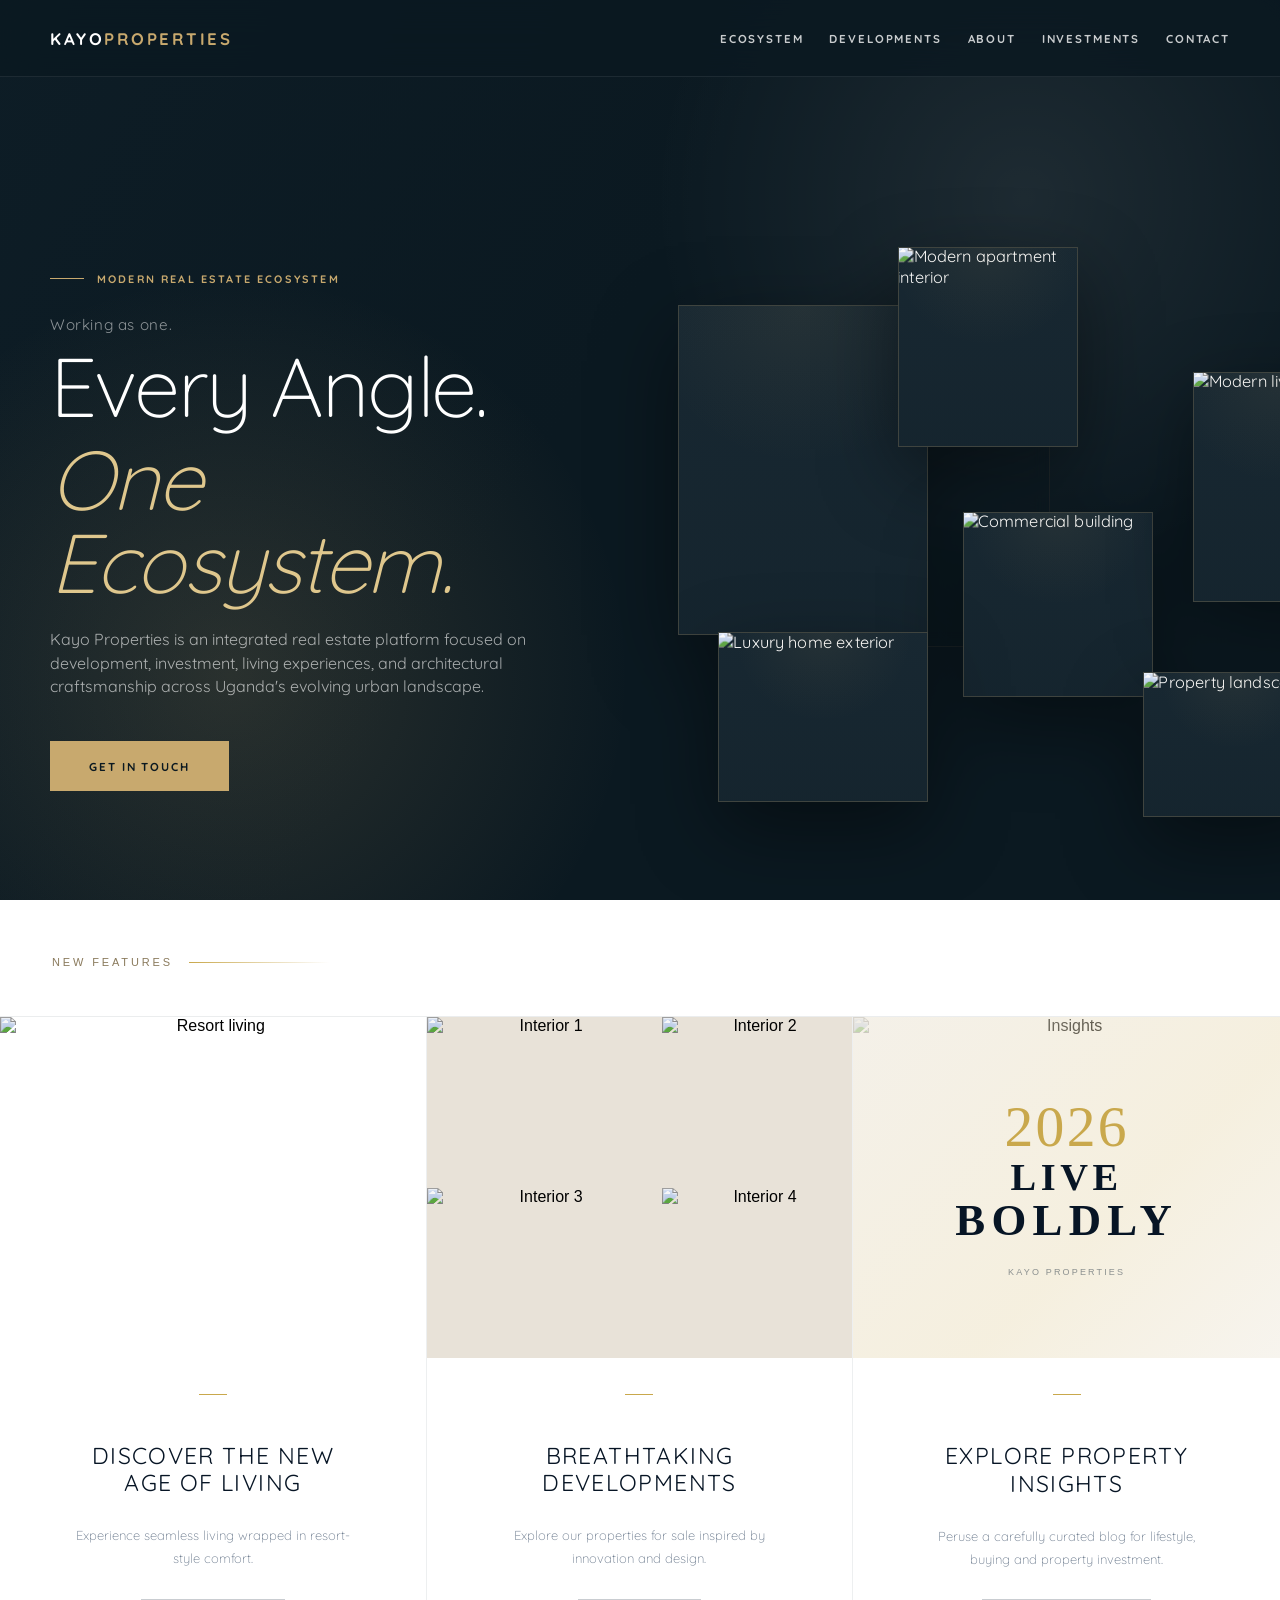
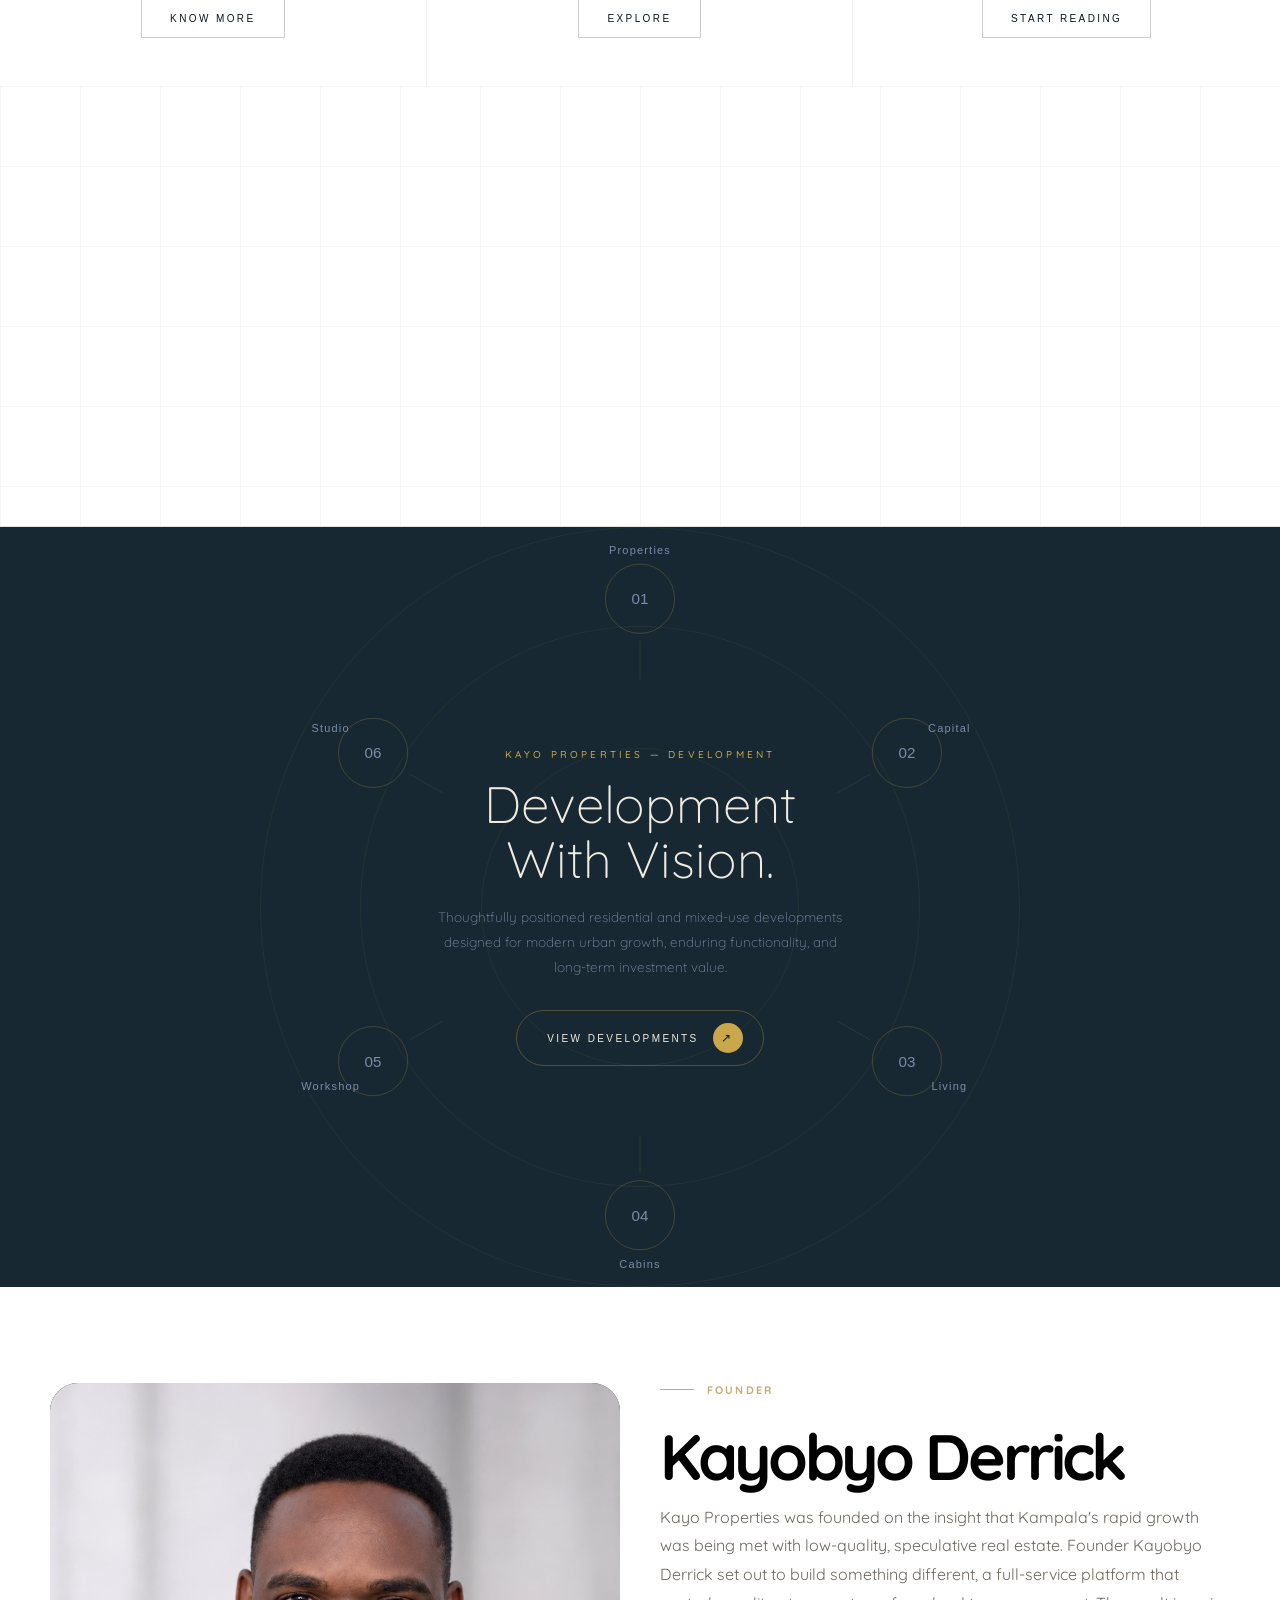
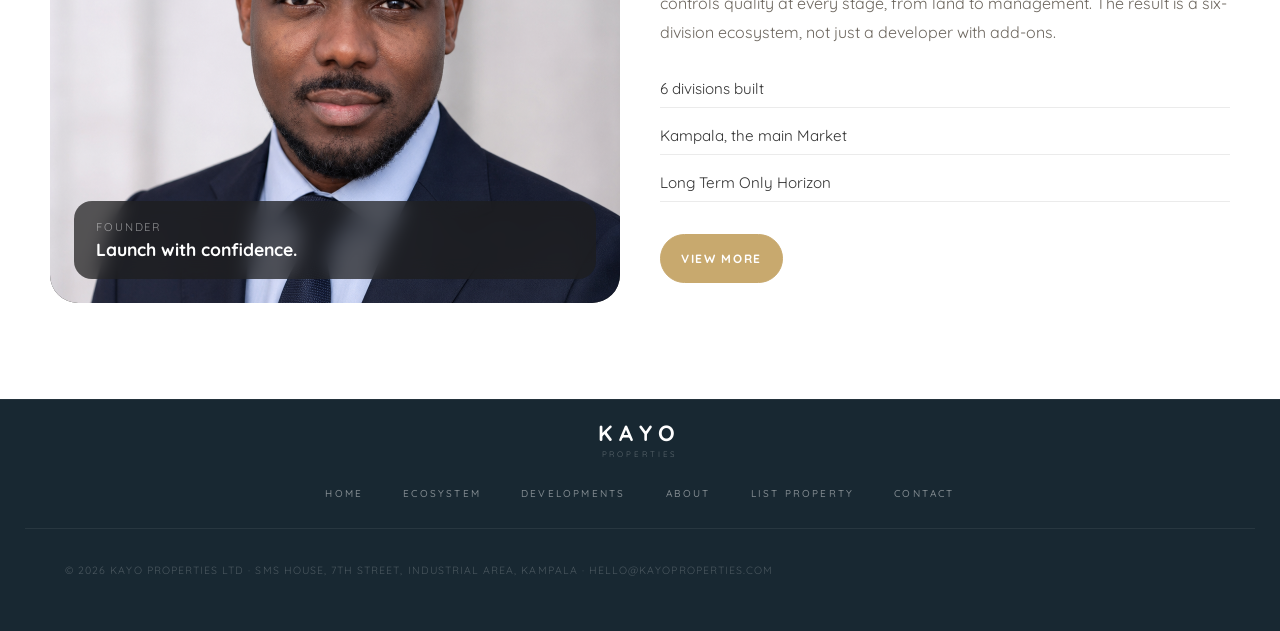
==== hass-inspired/index.html @ 973fdc42 "Initial commit" ====
<!DOCTYPE html>
<html lang="en">
<head>
    <meta charset="UTF-8">
    <meta name="viewport" content="width=device-width, initial-scale=1.0">
    <title>Kayo Properties|Home</title>
    <link rel="preconnect" href="https://fonts.googleapis.com">
    <link rel="preconnect" href="https://fonts.gstatic.com" crossorigin>
    <link href="https://fonts.googleapis.com/css2?family=Quicksand:wght@300..700&display=swap" rel="stylesheet">
    <link rel="stylesheet" href="styles.css">
</head>
<body>
<header class="site-header">
   <div class="container nav">
  <a class="brand" href="index.html">KAYO<span>PROPERTIES</span></a>

  <nav class="nav-links">
    <a href="ecosystem.html">Ecosystem</a>
    <a href="developments.html">Developments</a>
    <a href="about.html">About</a>
    <a href="investments.html">Investments</a>
    <a href="contacts.html">Contact</a>
  </nav>

  <button class="hamb" id="hambBtn" type="button" aria-label="Open menu">
    ☰
  </button>
</div>

<div class="mobile-menu" id="mobileMenu">
  <a href="ecosystem.html">Ecosystem</a>
  <a href="developments.html">Developments</a>
  <a href="about.html">About</a>
  <a href="investments.html">List Property</a>
  <a href="contacts.html">Contact</a>
</div>
               
</header>

    
  <section class="hero">
  <div class="hero-grain"></div>
  <div class="hero-inner">
    <div class="hero-text">
      <div class="kicker">Modern real estate ecosystem</div>
      <p class="hero-subtitle">Working as one.</p>
      <h1>Every Angle.<br><span>One Ecosystem.</span></h1>
      <div class="hero-lines">
        <p>Kayo Properties is an integrated real estate platform focused on development, investment, living experiences, and architectural craftsmanship across Uganda's evolving urban landscape.</p>
      
      </div>
      <div class="hero-actions">
        <a class="btn lime" href="#ecosystem">Get In Touch</a>
      </div>
    </div>
    <div class="hero-tiles">
      <!-- Video tile -->
      <div class="tile tile-video">
        <video autoplay muted loop playsinline>
          <source src="https://videos.pexels.com/video-files/2659434/2659434-hd_1920_1080_30fps.mp4" type="video/mp4">
        </video>
      </div>
      <!-- Image tiles -->
      <div class="tile tile-1">
        <img src="https://images.unsplash.com/photo-1560448204-e02f11c3d0e2?auto=format&fit=crop&w=460&q=80" alt="Modern apartment interior">
      </div>
      <div class="tile tile-2">
        <img src="https://images.unsplash.com/photo-1486406146926-c627a92ad1ab?auto=format&fit=crop&w=460&q=80" alt="Commercial building">
      </div>
      <div class="tile tile-3">
        <img src="https://images.unsplash.com/photo-1600585154340-be6161a56a0c?auto=format&fit=crop&w=460&q=80" alt="Luxury home exterior">
      </div>
      <div class="tile tile-4">
        <img src="https://images.unsplash.com/photo-1600607687939-ce8a6c25118c?auto=format&fit=crop&w=460&q=80" alt="Modern living space">
      </div>
      <div class="tile tile-5">
        <img src="https://images.unsplash.com/photo-1600566753190-17f0baa2a6c3?auto=format&fit=crop&w=460&q=80" alt="Property landscape">
      </div>
    </div>
  </div>
</section>


<!--portfolio section ------>
<section class="hc-features">
 
  <!-- HEADER -->
  <div class="hc-features-header">
    <span>New Features</span>
    <div class="label-line"></div>
  </div>
 
  <!-- TILE GRID -->
  <div class="hc-features-grid">
 
    <!-- TILE 1 — single image -->
    <div class="hf-tile">
      <div class="hf-tile-img">
        <img src="https://images.unsplash.com/photo-1600585154340-be6161a56a0c?auto=format&fit=crop&w=900&q=80" alt="Resort living">
      </div>
      <div class="hf-tile-body">
        <h3 class="hf-tile-title">Discover The New<br>Age of Living</h3>
        <p class="hf-tile-desc">Experience seamless living wrapped in resort-style comfort.</p>
        <a href="#" class="hf-tile-btn">Know More</a>
      </div>
    </div>
 
    <!-- TILE 2 — mosaic -->
    <div class="hf-tile">
      <div class="hf-tile-img mosaic">
        <img src="https://images.unsplash.com/photo-1600607687939-ce8a6c25118c?auto=format&fit=crop&w=400&q=75" alt="Interior 1" class="m-tl">
        <img src="https://images.unsplash.com/photo-1600566753190-17f0baa2a6c3?auto=format&fit=crop&w=400&q=75" alt="Interior 2" class="m-tr">
        <img src="https://images.unsplash.com/photo-1600585154526-990dced4db0d?auto=format&fit=crop&w=400&q=75" alt="Interior 3" class="m-bl">
        <img src="https://images.unsplash.com/photo-1600573472592-401b489a3cdc?auto=format&fit=crop&w=400&q=75" alt="Interior 4" class="m-br">
      </div>
      <div class="hf-tile-body">
        <h3 class="hf-tile-title">Breathtaking<br>Developments</h3>
        <p class="hf-tile-desc">Explore our properties for sale inspired by innovation and design.</p>
        <a href="#" class="hf-tile-btn">Explore</a>
      </div>
    </div>
 
    <!-- TILE 3 — overlay text -->
    <div class="hf-tile">
      <div class="hf-tile-img overlay-card">
        <img src="https://images.unsplash.com/photo-1486406146926-c627a92ad1ab?auto=format&fit=crop&w=900&q=80" alt="Insights">
        <div class="overlay-text">
          <span class="ov-year">2026</span>
          <span class="ov-live">Live</span>
          <span class="ov-boldly">Boldly</span>
          <span class="ov-brand">Kayo Properties</span>
        </div>
      </div>
      <div class="hf-tile-body">
        <h3 class="hf-tile-title">Explore Property<br>Insights</h3>
        <p class="hf-tile-desc">Peruse a carefully curated blog for lifestyle, buying and property investment.</p>
        <a href="#" class="hf-tile-btn">Start Reading</a>
      </div>
    </div>
 
  </div>
</section>
 
<!--about section-->
<section class="dark-feature" id="about">
  <div class="dark-inner">
    <div class="reveal">
      <p class="kicker">About Kayo Properties</p>
      <h2 class="section-title">Built on a<br><em>Clear Point of View.</em></h2>
    </div>

    <div class="dark-copy reveal">
      <p>
        Kayo Properties was founded on a straightforward observation: 
        Kampala was growing fast, and most of the real estate being built wasn't keeping pace with how people actually wanted to live and invest.
      </p>

      <br>

      <p>
        The platform was created to change that — not by building more, but by building more intentionally. 
        Six integrated divisions. A single long-term philosophy. One team that controls quality from land to living.
      </p>
    </div>
  </div>
</section>

  <!-- ── ORBIT WHEEL ── -->
  <div class="hc-wheel-section">
    <div class="hc-orbit-stage">

      <div class="hc-rings"></div>

      <svg id="ring-svg" viewBox="0 0 900 900" aria-hidden="true">
        <g id="orbit-wheel">
          <g id="orbit-lines"></g>
          <g id="orbit-nodes"></g>
        </g>
      </svg>

      <div class="hc-center" id="hc-center">
        <div class="hc-center-tag" id="hc-center-tag">Kayo Properties — Development</div>
        <h3 class="hc-center-title" id="hc-center-title">Development With Vision.</h3>
        <p class="hc-center-desc" id="hc-center-desc">Thoughtfully positioned residential and mixed-use developments designed for modern urban growth, enduring functionality, and long-term investment value.</p>
        <a href="#developments" class="hc-center-btn" id="hc-center-btn">View Developments <span class="btn-dot">↗</span></a>
      </div>

    </div>
  </div>





<!--- Founder section -->
<section class="section owner-section">
  <div class="container split owner-split">

    <div class="image-panel" style="position:relative;">
      <img src="assets/kayo.png" alt="Kayobyo Derrick">
      <div class="panel-card">
        <span>Founder </span>
        <strong>Launch with confidence.</strong>
      </div>
    </div>

    <div>
      <span class="kicker">Founder</span>
      <h2>Kayobyo Derrick</h2>
      <p class="lead">
        Kayo Properties was founded on the insight that Kampala's rapid growth was being
        met with low-quality, speculative real estate. Founder Kayobyo Derrick set out to
        build something different, a full-service platform that controls quality at every stage,
        from land to management. The result is a six-division ecosystem, not just a developer with add-ons.
      </p>
      <div class="owner-list">
        <p>6 divisions built</p>
        <p>Kampala, the main Market</p>
        <p>Long Term Only Horizon</p>
      </div>
      <a class="btn dark" href="developments.html"
         style="background-color:#c8a96e; border-color:#c8a96e; border-radius:999px; color:#fff;">
        View More
      </a>
    </div>

  </div>
</section>

<footer class="footer">

  <!-- Centered logo mark -->
  <div class="footer-logo-wrap">
    <div class="footer-logo">KAYO</div>
    <div class="footer-logo-sub">PROPERTIES</div>
  </div>

  <!-- Horizontal nav -->
  <nav class="footer-nav">
    <a href="#">Home</a>
    <a href="#">Ecosystem</a>
    <a href="#">Developments</a>
    <a href="#">About</a>
    <a href="#">List Property</a>
    <a href="#">Contact</a>
  </nav>

  <!-- Bottom bar -->
  <div class="footer-bottom">
    <p>© 2026 Kayo Properties Ltd · SMS House, 7th Street, Industrial Area, Kampala · <a href="mailto:hello@kayoproperties.com">hello@kayoproperties.com</a></p>
  </div>

</footer>
<script src="app.js"></script>

</body>

    </html>
---- hass-inspired/styles.css ----
:root {
  --hass-navy: #142733;
  --hass-navy-dark: #0b1921;
  --hass-charcoal: #182832;
  --hass-gold: #c8a96e;
  --hass-gold-soft: #dfc78d;
  --hass-cream: #f5f1e8;
  --hass-white: #ffffff;
  --hass-muted: rgba(255, 255, 255, 0.62);
  --serif: "Quicksand", sans-serif;
  --sans: "Quicksand", sans-serif;
}

*{
  box-sizing:border-box
}
html{
  scroll-behavior:smooth
}

body{
  margin:0;
  font-family:var(--sans);
  color:var(--ink);
  background:var(--paper)
}
a{
  color:inherit;
  text-decoration:none
}
img{
  max-width:100%;
  display:block
}
.container{
  width:min(1180px,92vw);
  margin:auto
}
.btn{
  display:inline-flex;
  align-items:center;
  justify-content:center;
  gap:.6rem;
  border:1px solid currentColor;
  padding:1rem 1.25rem;
  border-radius:999px;
  text-transform:uppercase;
  font-size:.75rem;
  letter-spacing:.14em;
  font-weight:700
}
.btn.dark{
  background:#111;
  color:#fff;
  border-color:#111
}
.btn.lime{
  background:var(--lime);
  color:#101010;
  border-color:var(--lime)
}
.btn.ghost{
  color:#fff;
  border-color:rgba(255,255,255,.35)
}


/* ==============================
   HEADER — HassConsult inspired
================================= */

.site-header {
  position: fixed;
  top: 0;
  left: 0;
  width: 100%;
  z-index: 30;
  background: rgba(11, 25, 33, 0.86);
  backdrop-filter: blur(18px);
  border-bottom: 1px solid rgba(255, 255, 255, 0.08);
}

.container {
  width: min(1180px, calc(100% - 42px));
  margin: 0 auto;
}

.nav {
  min-height: 76px;
  display: flex;
  align-items: center;
  justify-content: space-between;
}

.brand {
  color: var(--hass-white);
  font-family: var(--sans);
  font-size: 1.05rem;
  font-weight: 900;
  letter-spacing: 0.15em;
  text-decoration: none;
}

.brand span {
  color: var(--hass-gold);
}

.nav-links {
  display: flex;
  align-items: center;
  gap: 26px;
}

.nav-links a {
  color: rgba(255, 255, 255, 0.78);
  font-size: 0.72rem;
  font-weight: 700;
  letter-spacing: 0.16em;
  text-transform: uppercase;
  text-decoration: none;
  transition: color 0.25s ease;
}

.nav-links a:hover {
  color: var(--hass-gold-soft);
}

.hamb {
  display: none;
  border: 0;
  background: transparent;
  color: var(--hass-white);
  font-size: 1.8rem;
  cursor: pointer;
  line-height: 1;
  z-index: 1001;
}

.mobile-menu {
  display: none;
}

/* show hamburger on mobile/tablet */
@media (max-width: 900px) {
  .nav-links {
    display: none;
  }

  .hamb {
    display: block;
  }

  .mobile-menu {
    display: none;
    background: var(--hass-charcoal);
    padding: 20px 25px 28px;
    border-top: 1px solid rgba(255,255,255,0.08);
  }

  .mobile-menu.open {
    display: flex;
    flex-direction: column;
    gap: 18px;
  }

  .mobile-menu a {
    color: var(--hass-white);
    text-decoration: none;
    font-size: 12px;
    letter-spacing: 0.18em;
    text-transform: uppercase;
  }
}

/* ==============================
   HERO — background + floating tiles
================================= */

.hero {
  min-height: 100vh;
  position: relative;
  display: flex;
  align-items: flex-end;
  overflow: hidden;
  color: var(--hass-white);
  background: var(--hass-navy-dark);
}

/* Main background image */
.hero::before {
  content: "";
  position: absolute;
  inset: 0;
  background:
    linear-gradient(
      90deg,
      rgba(11, 25, 33, 0.96) 0%,
      rgba(11, 25, 33, 0.9) 36%,
      rgba(11, 25, 33, 0.66) 67%,
      rgba(11, 25, 33, 0.54) 100%
    ),
    linear-gradient(
      180deg,
      rgba(11, 25, 33, 0.7) 0%,
      rgba(11, 25, 33, 0.26) 42%,
      rgba(11, 25, 33, 0.92) 100%
    ),
    url("https://images.unsplash.com/photo-1600585154340-be6161a56a0c?auto=format&fit=crop&w=2200&q=85");
  background-size: cover;
  background-position: center;
  transform: scale(1.04);
  z-index: 0;
}

/* Soft editorial glow */
.hero-grain {
  position: absolute;
  inset: 0;
  background:
    radial-gradient(circle at 18% 75%, rgba(200, 169, 110, 0.16), transparent 32%),
    radial-gradient(circle at 80% 22%, rgba(255, 255, 255, 0.08), transparent 30%),
    linear-gradient(120deg, rgba(20, 39, 51, 0.28), transparent 45%);
  pointer-events: none;
  z-index: 1;
}

/* A subtle dark glass block behind floating images */
.hero-grain::after {
  content: "";
  position: absolute;
  right: 18%;
  top: 35%;
  width: 330px;
  height: 330px;
  background: rgba(11, 25, 33, 0.28);
  border: 1px solid rgba(200, 169, 110, 0.08);
  backdrop-filter: blur(8px);
}

.hero-inner {
  position: relative;
  z-index: 2;
  width: min(1180px, calc(100% - 42px));
  margin: 0 auto;
  padding: 11rem 0 5.8rem;
  display: grid;
  grid-template-columns: 0.95fr 1.05fr;
  gap: clamp(3rem, 7vw, 7rem);
  align-items: end;
}

/* ==============================
   LEFT TEXT
================================= */

.hero-text {
  max-width: 720px;
  padding-bottom: 1rem;
}

.kicker {
 
font-size: 0.68rem;
  letter-spacing: 0.2em;
  text-transform: uppercase;
  color: var(--lime, #C8A96E);
  font-weight: 700;
  display: flex;
  align-items: center;
  gap: 0.8rem;
  margin-bottom: 1.8rem;
}

.kicker::before {
  content: "";
  width: 34px;
  height: 1px;
  background: currentColor;
}

.hero-subtitle {
  margin: 0 0 0.7rem;
  color: rgba(255, 255, 255, 0.52);
  font-size: 0.95rem;
  letter-spacing: 0.04em;
}

.hero h1 {
  font-family: var(--serif, 'Georgia', serif);
  font-size: clamp(3.2rem, 6.5vw, 6rem);
  font-weight: 300;
  line-height: 1.0;
  letter-spacing: -0.03em;
  margin: 0 0 1.5rem;
}


.hero h1 span {
  display: block;
  margin-top: 0.12em;
  color: var(--hass-gold-soft);
  font-style: italic;
}

.hero-lines p {
  margin: 0;
  color: var(--hass-muted);
  font-size: clamp(1rem, 1.25vw, 1.14rem);
  line-height: 1.45;
}

.hero-italic {
  margin-top: 0.35rem !important;
  font-family: var(--serif);
  font-style: italic;
  color: rgba(255, 255, 255, 0.88) !important;
}

.hero-actions {
  margin-top: 2.7rem;
}

.hero-actions .btn.lime {
  display: inline-flex;
  align-items: center;
  justify-content: center;
  min-height: 50px;
  padding: 0 2.4rem;
  background: var(--hass-gold);
  color: var(--hass-navy-dark);
  border: 1px solid var(--hass-gold);
  border-radius: 0;
  font-size: 0.72rem;
  font-weight: 800;
  letter-spacing: 0.16em;
  text-transform: uppercase;
  text-decoration: none;
  transition: 0.28s ease;
}

.hero-actions .btn.lime:hover {
  background: var(--hass-gold-soft);
  transform: translateY(-3px);
  box-shadow: 0 18px 45px rgba(0, 0, 0, 0.24);
}

/* ==============================
   FLOATING TILE MOSAIC
================================= */

.hero-tiles {
  position: relative;
  width: 100%;
  height: 540px;
}

.tile {
  position: absolute;
  overflow: hidden;
  border-radius: 0;
  background: var(--hass-charcoal);
  border: 1px solid rgba(200, 169, 110, 0.22);
  box-shadow: 0 28px 80px rgba(0, 0, 0, 0.42);
}

.tile::after {
  content: "";
  position: absolute;
  inset: 0;
  background:
    linear-gradient(180deg, rgba(11, 25, 33, 0.02), rgba(11, 25, 33, 0.22)),
    radial-gradient(circle at 50% 0%, rgba(200, 169, 110, 0.08), transparent 45%);
  pointer-events: none;
}

.tile img,
.tile video {
  width: 100%;
  height: 100%;
  object-fit: cover;
  display: block;
  filter: saturate(0.82) contrast(1.03);
  transform: scale(1.02);
}

/* Large editorial video tile */
.tile-video {
  width: 250px;
  height: 330px;
  top: 38px;
  left: 20px;
  animation: float-1 7s ease-in-out infinite;
}

/* Top image */
.tile-1 {
   width: 180px;
  height: 200px;
  top: -20px;
  left: 240px;
  animation: float-2 7s ease-in-out infinite;
}

/* Middle dark building tile */
.tile-2 {
  width: 190px;
  height: 185px;
  top: 245px;
  left: 305px;
  animation: float-3 6.5s ease-in-out infinite;
}

/* Bottom-left home tile */
.tile-3 {
  width: 210px;
  height: 170px;
  top: 365px;
  left: 60px;
  animation: float-4 7.5s ease-in-out infinite;
}

/* Far-right interior tile */
.tile-4 {
  width: 175px;
  height: 230px;
  top: 105px;
  left: 535px;
  animation: float-5 8s ease-in-out infinite;
}

/* Bottom-right development tile */
.tile-5 {
  width: 185px;
  height: 145px;
  top: 405px;
  left: 485px;
  animation: float-2 7s ease-in-out infinite 0.5s;
}

/* Optional elegant labels on hover */
.tile:hover {
  border-color: rgba(223, 199, 141, 0.52);
}

.tile:hover img,
.tile:hover video {
  transform: scale(1.06);
  transition: transform 0.6s ease;
}

/* ==============================
   FLOATING ANIMATIONS
================================= */

@keyframes float-1 {
  0%, 100% { transform: translate(0, 0); }
  25% { transform: translate(7px, -12px); }
  50% { transform: translate(-5px, -20px); }
  75% { transform: translate(8px, -8px); }
}

@keyframes float-2 {
  0%, 100% { transform: translate(0, 0); }
  33% { transform: translate(-8px, -16px); }
  66% { transform: translate(5px, -10px); }
}

@keyframes float-3 {
  0%, 100% { transform: translate(0, 0); }
  25% { transform: translate(10px, -8px); }
  50% { transform: translate(-6px, -18px); }
  75% { transform: translate(4px, -6px); }
}

@keyframes float-4 {
  0%, 100% { transform: translate(0, 0); }
  30% { transform: translate(-5px, -14px); }
  60% { transform: translate(8px, -22px); }
}

@keyframes float-5 {
  0%, 100% { transform: translate(0, 0); }
  40% { transform: translate(-10px, -15px); }
  70% { transform: translate(6px, -24px); }
}

/* ==============================
   RESPONSIVE
================================= */

@media (max-width: 980px) {
  .nav-links {
    display: none;
  }

  .hamb {
    display: block;
  }

  .mobile-menu {
    padding: 1.1rem 21px 1.5rem;
    background: rgba(11, 25, 33, 0.98);
  }

  .mobile-menu a {
    display: block;
    padding: 0.85rem 0;
    color: rgba(255, 255, 255, 0.78);
    font-size: 0.72rem;
    font-weight: 700;
    letter-spacing: 0.16em;
    text-transform: uppercase;
    text-decoration: none;
  }

  .site-header.menu-open .mobile-menu {
    display: block;
  }

  .hero {
    align-items: flex-start;
  }

  .hero-inner {
    grid-template-columns: 1fr;
    padding: 9rem 0 4rem;
    gap: 3rem;
  }

  .hero::before {
    background:
      linear-gradient(
        180deg,
        rgba(11, 25, 33, 0.92) 0%,
        rgba(11, 25, 33, 0.78) 44%,
        rgba(11, 25, 33, 0.96) 100%
      ),
      url("https://images.unsplash.com/photo-1600585154340-be6161a56a0c?auto=format&fit=crop&w=1600&q=85");
    background-size: cover;
    background-position: center;
  }

  .hero-tiles {
    height: 390px;
    max-width: 460px;
    margin: 0 auto;
  }

  .tile-video {
    width: 165px;
    height: 225px;
    left: 0;
    top: 30px;
  }

  .tile-1 {
    width: 145px;
    height: 145px;
    left: 185px;
    top: 0;
  }

  .tile-2 {
    width: 140px;
    height: 135px;
    left: 200px;
    top: 165px;
  }

  .tile-3 {
    width: 145px;
    height: 120px;
    left: 15px;
    top: 260px;
  }

  .tile-4 {
    width: 120px;
    height: 160px;
    left: 335px;
    top: 80px;
  }

  .tile-5 {
    width: 125px;
    height: 105px;
    left: 310px;
    top: 275px;
  }
}

@media (max-width: 600px) {
  .container,
  .hero-inner {
    width: min(100% - 30px, 1180px);
  }

  .nav {
    min-height: 68px;
  }

  .brand {
    font-size: 0.88rem;
  }

  .hero h1 {
    font-size: clamp(3.25rem, 17vw, 5.3rem);
  }

  .hero-actions .btn.lime {
    width: 100%;
  }

  .hero-tiles {
    height: 330px;
    max-width: 340px;
  }

  .tile-video {
    width: 138px;
    height: 190px;
    left: 0;
    top: 30px;
  }

  .tile-1 {
    width: 120px;
    height: 120px;
    left: 150px;
    top: 0;
  }

  .tile-2 {
    width: 110px;
    height: 110px;
    left: 155px;
    top: 140px;
  }

  .tile-3 {
    width: 120px;
    height: 100px;
    left: 8px;
    top: 225px;
  }

  .tile-4 {
    display: none;
  }

  .tile-5 {
    width: 105px;
    height: 90px;
    left: 235px;
    top: 220px;
  }
}



/**about**/
/* ─── ABOUT SECTION ─────────────────── */
/* ─── ABOUT SECTION ─────────────────── */

.dark-feature{
  background:#ffffff;
  color:#1a2332;
  position:relative;
  overflow:hidden;
  border-bottom:1px solid #e5e2dc;
}

.dark-feature::before{
  content:"";
  position:absolute;
  inset:0;
  background-image:
    linear-gradient(rgba(0,0,0,.035) 1px, transparent 1px),
    linear-gradient(90deg, rgba(0,0,0,.035) 1px, transparent 1px);
  background-size:80px 80px;
  pointer-events:none;
  z-index:0;
}

.dark-inner{
  position:relative;
  z-index:1;
  max-width:1180px;
  margin:0 auto;
  padding:120px 44px;
  display:grid;
  grid-template-columns:1fr 1fr;
  gap:80px;
  align-items:center;
}

.dark-feature .kicker{
  color:#b8924a;
}

.dark-feature .section-title{
  font-family:var(--serif);
  font-size:clamp(2.6rem,5vw,5rem);
  font-weight:300;
  line-height:1;
  letter-spacing:-0.04em;
  color:#1a2332;
  margin:0;
}

.dark-feature .section-title em{
  color:#b8924a;
  font-style:italic;
}

.dark-copy{
  font-size:15px;
  line-height:1.9;
  color:#6b6560;
}

.dark-copy p{
  margin:0;
  color:#6b6560;
}

@media(max-width:768px){
  .dark-inner{
    grid-template-columns:1fr;
    gap:36px;
    padding:80px 24px;
  }

  .dark-feature .section-title{
    font-size:clamp(2.4rem,12vw,3.6rem);
  }

  .dark-copy{
    font-size:14px;
  }
}
/**portfolio section**/
/* Feature Cards Grid */
.feature-cards {
    display: grid;
    grid-template-columns: repeat(3, 1fr);
    gap: 2rem;
    margin-top: 3rem;
}

.feature-card {
    display: flex;
    flex-direction: column;
    background: #ffffff;
}

/* Image containers — fixed aspect ratio, no overflow */
.feature-card__image {
    width: 100%;
    aspect-ratio: 4 / 3;
    overflow: hidden;
    background: #111;
}

.feature-card__image img {
    width: 100%;
    height: 100%;
    object-fit: cover;
    display: block;
}

/* 2×2 photo grid for card 2 */
.feature-card__image--grid {
    display: grid;
    grid-template-columns: 1fr 1fr;
    grid-template-rows: 1fr 1fr;
    gap: 2px;
}

.feature-card__image--grid img {
    width: 100%;
    height: 100%;
    object-fit: cover;
}

/* Branded dark card */
.feature-card__image--branded {
    background: #0d1b2a;
    display: flex;
    align-items: center;
    justify-content: center;
}

.branded-card {
    text-align: center;
    color: #fff;
    padding: 1.5rem;
}

.branded-card__year {
    display: block;
    font-size: 3.5rem;
    font-weight: 300;
    color: #c9a84c; /* gold */
    letter-spacing: 0.05em;
    line-height: 1;
}

.branded-card__headline {
    display: block;
    font-size: 2.2rem;
    font-weight: 600;
    letter-spacing: 0.08em;
    line-height: 1.15;
    margin: 0.25rem 0 1rem;
    text-transform: uppercase;
}

.branded-card__logo {
    display: block;
    font-size: 0.65rem;
    letter-spacing: 0.15em;
    text-transform: uppercase;
    color: #aaa;
    line-height: 1.5;
}

/* Card body — text sits cleanly below image */
.feature-card__body {
    padding: 1.75rem 0 0;
    display: flex;
    flex-direction: column;
    gap: 0.75rem;
}

.feature-card__title {
    font-family: 'Georgia', 'Times New Roman', serif;
    font-size: 1.5rem;
    font-weight: 400;
    font-variant: small-caps;
    line-height: 1.2;
    color: #111;
    margin: 0;
    text-align: center;
}

.feature-card__desc {
    font-size: 0.875rem;
    color: #555;
    text-align: center;
    line-height: 1.6;
    margin: 0;
}

/* CTA Button */
.btn--dark {
    display: inline-block;
    background: #1a2332;
    color: #fff;
    padding: 0.85rem 2rem;
    font-size: 0.7rem;
    letter-spacing: 0.15em;
    text-transform: uppercase;
    text-decoration: none;
    text-align: center;
    border: none;
    cursor: pointer;
    align-self: center;
    width: 100%;
    margin-top: 0.5rem;
    transition: background 0.2s ease;
}

.btn--dark:hover {
    background: #2d3f55;
}

/* Responsive */
@media (max-width: 768px) {
    .feature-cards {
        grid-template-columns: 1fr;
    }
}


/* insight section */
/* INSIGHT SECTION */
@import url('https://fonts.googleapis.com/css2?family=Cormorant+Garamond:ital,wght@0,300;0,400;0,600;1,300&family=Jost:wght@300;400;500&display=swap');

.hc-features {
    width: 100%;
    background: #ffffff;
    font-family: 'Jost', sans-serif;
    overflow: hidden;
  }
 
  /* ══════════════════════════════════════
     SECTION HEADER
  ══════════════════════════════════════ */
  .hc-features-header {
    display: flex;
    align-items: center;
    gap: 16px;
    padding: 56px 52px 48px;
    border-bottom: 1px solid rgba(10, 28, 46, 0.08);
  }
  .hc-features-header span {
    font-family: 'Jost', sans-serif;
    font-size: 11px;
    font-weight: 500;
    letter-spacing: 0.26em;
    text-transform: uppercase;
    color: #8a7a5c;
    flex-shrink: 0;
  }
  .label-line {
    height: 1px;
    width: 140px;
    background: linear-gradient(90deg, #c9a84c 0%, transparent 100%);
  }
 
  /* ══════════════════════════════════════
     THREE-COLUMN TILE GRID — full width, no container
  ══════════════════════════════════════ */
  .hc-features-grid {
    display: grid;
    grid-template-columns: repeat(3, 1fr);
    width: 100%;
  }
 
  /* ══════════════════════════════════════
     INDIVIDUAL TILE
  ══════════════════════════════════════ */
  .hf-tile {
    display: flex;
    flex-direction: column;
    align-items: center;
    text-align: center;
    background: #ffffff;
    border-right: 1px solid rgba(10, 28, 46, 0.07);
    transition: background 0.35s ease;
    overflow: hidden;
  }
  .hf-tile:last-child {
    border-right: none;
  }
  .hf-tile:hover {
    background: #faf8f4;
  }
 
  /* ── IMAGE BLOCK ── */
  .hf-tile-img {
    width: 100%;
    aspect-ratio: 4 / 3.2;
    overflow: hidden;
    position: relative;
  }
  .hf-tile-img > img {
    width: 100%;
    height: 100%;
    object-fit: cover;
    display: block;
    transition: transform 0.7s ease;
    filter: brightness(0.97) saturate(0.9);
  }
  .hf-tile:hover .hf-tile-img > img {
    transform: scale(1.05);
  }
 
  /* ── MOSAIC ── */
  .hf-tile-img.mosaic {
    display: grid;
    grid-template-columns: 1.1fr 0.9fr;
    grid-template-rows: 1fr 1fr;
    gap: 2px;
    background: #e8e2d8;
  }
  .hf-tile-img.mosaic > img {
    width: 100%;
    height: 100%;
    object-fit: cover;
    transition: transform 0.7s ease;
  }
  .hf-tile:hover .hf-tile-img.mosaic > img { transform: scale(1.05); }
  .m-tl { grid-row: 1; grid-column: 1; }
  .m-tr { grid-row: 1; grid-column: 2; }
  .m-bl { grid-row: 2; grid-column: 1; }
  .m-br { grid-row: 2; grid-column: 2; }
 
  /* ── OVERLAY CARD ── */
  .hf-tile-img.overlay-card {
    position: relative;
  }
  .hf-tile-img.overlay-card > img {
    position: absolute;
    inset: 0;
    width: 100%;
    height: 100%;
    object-fit: cover;
  }
  .hf-tile-img.overlay-card::after {
    content: "";
    position: absolute;
    inset: 0;
    background: linear-gradient(135deg,
      rgba(240,235,224,0.72) 0%,
      rgba(201,168,76,0.18) 60%,
      rgba(240,235,224,0.55) 100%);
    z-index: 1;
  }
  .overlay-text {
    position: absolute;
    inset: 0;
    z-index: 2;
    display: flex;
    flex-direction: column;
    align-items: center;
    justify-content: center;
    padding: 2rem;
  }
  .ov-year {
    font-family: 'Cormorant Garamond', serif;
    font-size: clamp(2.8rem, 4.5vw, 4.4rem);
    font-weight: 300;
    color: #c9a84c;
    line-height: 1;
    letter-spacing: 0.04em;
  }
  .ov-live {
    font-family: 'Cormorant Garamond', serif;
    font-size: clamp(1.8rem, 3vw, 2.8rem);
    font-weight: 600;
    color: #071525;
    text-transform: uppercase;
    letter-spacing: 0.12em;
    line-height: 1.1;
  }
  .ov-boldly {
    font-family: 'Cormorant Garamond', serif;
    font-size: clamp(2rem, 3.5vw, 3.2rem);
    font-weight: 600;
    color: #071525;
    text-transform: uppercase;
    letter-spacing: 0.14em;
    line-height: 1;
  }
  .ov-brand {
    font-family: 'Jost', sans-serif;
    font-size: 9px;
    letter-spacing: 0.24em;
    text-transform: uppercase;
    color: rgba(10, 28, 46, 0.45);
    margin-top: 24px;
    font-weight: 400;
  }
 
  /* ── CONTENT BLOCK ── */
  .hf-tile-body {
    display: flex;
    flex-direction: column;
    align-items: center;
    padding: 36px 40px 48px;
    flex: 1;
  }
 
  /* thin gold rule above title */
  .hf-tile-body::before {
    content: "";
    display: block;
    width: 28px;
    height: 1px;
    background: #c9a84c;
    margin-bottom: 24px;
  }
 
  .hf-tile-title {
    font-family: var(--serif);
    font-size: clamp(1.25rem, 1.8vw, 1.6rem);
    font-weight: 400;
    color: #071525;
    line-height: 1.2;
    letter-spacing: 0.06em;
    text-transform: uppercase;
    margin-bottom: 14px;
  }
 
  .hf-tile-desc {
    font-family: var(--serif);
    font-size: 13px;
    color: #6b7a8d;
    line-height: 1.8;
    font-weight: 300;
    max-width: 280px;
    margin-bottom: 28px;
  }
 
  .hf-tile-btn {
    display: inline-block;
    padding: 13px 28px;
    background: transparent;
    border: 1px solid rgba(10, 28, 46, 0.22);
    color: #071525;
    font-family: 'Jost', sans-serif;
    font-size: 10px;
    letter-spacing: 0.24em;
    text-transform: uppercase;
    text-align: center;
    text-decoration: none;
    font-weight: 500;
    transition: background 0.3s ease, border-color 0.3s ease, color 0.3s ease;
    margin-top: auto;
  }
  .hf-tile-btn:hover {
    background: #c9a84c;
    border-color: #c9a84c;
    color: #ffffff;
  }
 
  /* ══════════════════════════════════════
     RESPONSIVE
  ══════════════════════════════════════ */
  @media (max-width: 900px) {
    .hc-features-header { padding: 40px 24px 36px; }
    .hc-features-grid { grid-template-columns: 1fr; }
    .hf-tile { border-right: none; border-bottom: 1px solid rgba(10,28,46,0.07); }
    .hf-tile:last-child { border-bottom: none; }
    .hf-tile-body { padding: 32px 28px 40px; }
  }


/* ══════════════════════════════════════
   WHEEL AREA
   ══════════════════════════════════════ */
.hc-wheel-section {
  position: relative;
  min-height: 660px;
  display: flex;
  align-items: center;
  justify-content: center;
  overflow: hidden;
  background: var(--hass-charcoal);
}

.hc-orbit-stage {
  position: relative;
  width: min(760px, 78vw);
  aspect-ratio: 1 / 1;
  display: flex;
  align-items: center;
  justify-content: center;
}

/* ── BACKGROUND RINGS ── */
.hc-rings,
.hc-rings::before,
.hc-rings::after {
  position: absolute;
  border-radius: 50%;
  border: 1px solid rgba(201, 168, 76, 0.07);
  pointer-events: none;
}
.hc-rings { inset: 0; }
.hc-rings::before { content: ""; inset: 13%; }
.hc-rings::after  { content: ""; inset: 29%; }

/* ── SVG ── */
#ring-svg {
  position: absolute;
  inset: 0;
  width: 100%;
  height: 100%;
  overflow: visible;
  z-index: 2;
}

#orbit-lines line {
  stroke: rgba(201, 168, 76, 0.14);
  stroke-width: 1;
}

/* ── NODES ── */
.orbit-node {
  cursor: pointer;
  pointer-events: all;
}
.node-circle {
  fill: transparent;
  stroke: rgba(201, 168, 76, 0.28);
  stroke-width: 1;
  transition: fill 0.35s ease, stroke 0.35s ease;
}
.orbit-node.active .node-circle {
  fill: #c9a84c;
  stroke: #c9a84c;
}
.orbit-node:hover .node-circle {
  fill: rgba(201, 168, 76, 0.06);
  stroke: rgba(201, 168, 76, 0.65);
}

.node-num {
  font-family: 'Jost', sans-serif;
  font-size: 18px;
  font-weight: 300;
  fill: #7a8ca8;
  text-anchor: middle;
  dominant-baseline: central;
  transition: fill 0.35s ease;
  user-select: none;
}
.orbit-node.active .node-num {
  fill: #071525;
  font-weight: 500;
}
.orbit-node:hover .node-num { fill: #f0ebe0; }

.node-label {
  font-family: 'Jost', sans-serif;
  font-size: 13px;
  font-weight: 400;
  letter-spacing: 0.11em;
  fill: #7a8ca8;
  text-anchor: middle;
  dominant-baseline: central;
  transition: fill 0.35s ease;
  user-select: none;
}
.orbit-node.active .node-label { fill: #c9a84c; }

/* ══════════════════════════════════════
   CENTER CONTENT
   ══════════════════════════════════════ */
.hc-center {
  position: relative;
  z-index: 5;
  width: min(420px, 74vw);
  text-align: center;
  display: flex;
  flex-direction: column;
  align-items: center;
}

.hc-center-tag {
  font-size: 10px;
  letter-spacing: 0.32em;
  text-transform: uppercase;
  color: #c9a84c;
  font-weight: 500;
  margin-bottom: 16px;
  transition: opacity 0.3s ease, transform 0.3s ease;
}

.hc-center-title {
  font-family: var(--serif);
  font-size: clamp(2.2rem, 4vw, 3.2rem);
  font-weight: 300;
  color: #f0ebe0;
  line-height: 1.08;
  margin: 0 0 18px;
  transition: opacity 0.3s ease, transform 0.3s ease;
}

.hc-center-desc {
  font-size: 13.5px;
  color: #7a8ca8;
  line-height: 1.85;
  font-weight: 300;
  max-width: 480px;
  margin: 0 0 30px;
  transition: opacity 0.3s ease, transform 0.3s ease;
}

/* fade-out during swap */
.hc-center.fading .hc-center-tag,
.hc-center.fading .hc-center-title,
.hc-center.fading .hc-center-desc {
  opacity: 0;
  transform: translateY(-8px);
}

/* ── CTA PILL ── */
.hc-center-btn {
  display: inline-flex;
  align-items: center;
  gap: 14px;
  background: transparent;
  border: 1px solid rgba(201, 168, 76, 0.32);
  color: #f0ebe0;
  font-family: 'Jost', sans-serif;
  font-size: 10px;
  letter-spacing: 0.24em;
  text-transform: uppercase;
  padding: 12px 20px 12px 30px;
  cursor: pointer;
  border-radius: 999px;
  text-decoration: none;
  transition: border-color 0.3s ease, background 0.3s ease;
}
.hc-center-btn:hover {
  background: rgba(201, 168, 76, 0.06);
  border-color: #c9a84c;
}
.btn-dot {
  width: 30px;
  height: 30px;
  border-radius: 50%;
  background: #c9a84c;
  display: flex;
  align-items: center;
  justify-content: center;
  color: #071525;
  font-size: 12px;
  transition: transform 0.35s ease;
  flex-shrink: 0;
}
.hc-center-btn:hover .btn-dot { transform: rotate(45deg); }

/* ══════════════════════════════════════
   RESPONSIVE
   ══════════════════════════════════════ */
@media (max-width: 900px) {
  .hc-intro { grid-template-columns: 1fr; padding: 42px 24px 36px; }
  .hc-wheel-section { min-height: 560px; }
  .hc-orbit-stage { width: min(660px, 96vw); }
}
@media (max-width: 620px) {
  .hc-wheel-section { min-height: 520px; }
  .hc-orbit-stage { width: 112vw; }
  .hc-center { width: 72vw; }
  .hc-center-title { font-size: 2rem; }
  .hc-center-desc { font-size: 12px; line-height: 1.7; }
  .hc-center-btn { font-size: 8.5px; padding: 11px 16px 11px 22px; }
  .node-label { font-size: 11px; }
  .node-num { font-size: 15px; }
}


.tab{
  padding:.8rem;
  border-radius:18px;
  background:rgba(255,255,255,.08);
  font-size:.74rem;
  text-align:center;
  text-transform:uppercase;
  letter-spacing:.12em
}
.tab.active{
  background:var(--lime);
  color:#111;
  font-weight:800
}
.search-panel{
  display:grid;
  gap:.7rem;
  margin-top:1rem
}
.field{
  background:rgba(255,255,255,.08);
  border:1px solid rgba(255,255,255,.14);
  border-radius:18px;
  padding:1rem
}
.field label{
  display:block;
  font-size:.66rem;
  text-transform:uppercase;
  letter-spacing:.15em;
  color:#aaa;
  margin-bottom:.3rem
}
.field strong{
  font-size:.95rem
}
.marquee{
  position:absolute;
  z-index:3;
  left:0;
  right:0;
  bottom:0;
  background:var(--lime);
  color:#111;
  white-space:nowrap;
  overflow:hidden;
  font-weight:900;
  text-transform:uppercase;
  letter-spacing:.14em;
  font-size:.76rem;
}
.marquee div{
  display:inline-block;
  padding:.9rem 0;
  animation:slide 22s linear infinite
}
@keyframes slide{
  from{
    transform:translateX(0)}to{transform:translateX(-50%)}
  }
.section{
  padding:6rem 0
}
.section.dark{
  background:#111;
  color:#fff;
}
.section h2{
  font-family:var(--serif);
  font-size:clamp(2.4rem,5vw,5rem);
  line-height:.95;
  margin:0 0 1rem;
  letter-spacing:-.06em
}
.lead{
  max-width:720px;
  line-height:1.8;
  color:#6d675f;
}
.dark .lead{
  color:#cfc8bd
}
.split{
  display:grid;
  grid-template-columns:1fr 1fr;
  gap:3rem;
  align-items:center
}
.cards{
  display:grid;
  grid-template-columns:repeat(3,1fr);
  gap:1rem;
  margin-top:2rem
}
.property-card{
  background:#fff;
  border-radius:28px;
  overflow:hidden;
  box-shadow:0 18px 60px rgba(0,0,0,.08);
  border:1px solid rgba(0,0,0,.06);
}
.thumb{
  height:245px;
  background:linear-gradient(135deg,#272727,#767064);
  position:relative;
}
.thumb::after{
  content:"Image placeholder";
  position:absolute;
  inset:auto 1rem 1rem auto;
  color:#fff;
  font-size:.7rem;
  letter-spacing:.14em;
  text-transform:uppercase
}
.badge{
  position:absolute;
  top:1rem;
  left:1rem;
  background:#fff;
  border-radius:999px;
  padding:.45rem .7rem;
  font-size:.66rem;
  text-transform:uppercase;
  font-weight:800;
  letter-spacing:.12em;
}
.property-body{
  padding:1.2rem;
}
.property-body h3{
  margin:.2rem 0 .7rem;
  font-size:1.05rem;
}
.meta{
  display:flex;
  gap:.8rem;
  flex-wrap:wrap;
  color:#777;
  font-size:.85rem;
}
.price{
  margin-top:1rem;
  font-weight:900
}
.feature-grid{
  display:grid;
  grid-template-columns:repeat(4,1fr);
  gap:1rem;
  margin-top:2rem
}
.feature{
  border:1px solid rgba(255,255,255,.14);
  border-radius:26px;
  padding:1.4rem;
  background:rgba(255,255,255,.04)
}
.feature h3{
  margin:.4rem 0
}
.feature p{
  color:#bbb;
  line-height:1.6;
}
.image-panel {
  border-radius: 28px;
  background: linear-gradient(135deg, #161616, #51514b);
  position: relative;
  overflow: hidden;

  /* Let height follow the image naturally on mobile */
  min-height: 520px;
}

.image-panel > img {
  width: 100%;
  height: 100%;
  object-fit: cover;
  object-position: center top;
  display: block;
  position: absolute;
  inset: 0;
}

/* ── MOBILE FIX ── */
@media (max-width: 860px) {
  .image-panel {
    min-height: unset;      /* remove fixed height */
    height: auto;           /* let it breathe */
    aspect-ratio: 4 / 5;   /* portrait ratio — shows full face + shoulders */
    position: relative;
  }

  .image-panel > img {
    position: absolute;
    inset: 0;
    width: 100%;
    height: 100%;
    object-fit: cover;
    object-position: center 10%;  /* pulls image up slightly to show full face */
  }
}

@media (max-width: 500px) {
  .image-panel {
    aspect-ratio: 3 / 4;   /* slightly taller on small phones */
    border-radius: 22px;
  }
}
.page-hero{
  padding:11rem 0 5rem;
  background:#111;
  color:#fff;
}
.page-hero h1{
  font-family:var(--serif);
  font-size:clamp(3.2rem,8vw,8rem);
  line-height:.86;margin:0;
  letter-spacing:-.06em;
}
.filters{
  display:grid;
  grid-template-columns:repeat(4,1fr);
  gap:.8rem;margin:2rem 0
}
.filters input,
.filters select,
.filters button,
.contact input,
.contact textarea{
  width:100%;
  padding:1rem;
  border-radius:999px;
  border:1px solid rgba(0,0,0,.12);
  background:#fff
}
.contact textarea{
  border-radius:24px;
  min-height:140px;
}
.contact{
  display:grid;
  gap:.8rem;
}

/**********************************owner section**************************/
/* ── OWNER SECTION ── */
.owner-split {
  align-items: start;
  gap: 2.5rem;
}

.owner-section .image-panel {
  min-height: 520px;
  border-radius: 28px;
}

.panel-card {
  position: absolute;
  bottom: 1.5rem;
  left: 1.5rem;
  right: 1.5rem;
  background: rgba(30, 30, 30, 0.72);
  backdrop-filter: blur(10px);
  border-radius: 18px;
  padding: 1.2rem 1.4rem;
  display: flex;
  flex-direction: column;
  gap: 0.3rem;
}
.panel-card span {
  font-size: 0.7rem;
  letter-spacing: 0.16em;
  text-transform: uppercase;
  color: rgba(255,255,255,0.5);
}
.panel-card strong {
  font-size: 1.1rem;
  color: #fff;
  font-weight: 700;
  line-height: 1.2;
}

.owner-list {
  margin: 1.4rem 0 2rem;
  display: flex;
  flex-direction: column;
  gap: 0.5rem;
}
.owner-list p {
  margin: 0;
  font-size: 0.95rem;
  color: #333;
  padding: 0.6rem 0;
  border-bottom: 1px solid rgba(0,0,0,0.08);
}

/* ── MOBILE ── */
@media (max-width: 860px) {
  .owner-split {
    grid-template-columns: 1fr !important;
    gap: 2rem;
  }

  .owner-section .image-panel {
    min-height: 360px;
    border-radius: 22px;
    width: 100%;
  }

  .owner-section h2 {
    font-size: clamp(2.4rem, 10vw, 3.4rem);
    letter-spacing: -0.03em;
  }

  .owner-section .lead {
    font-size: 0.95rem;
    line-height: 1.75;
  }
}

@media (max-width: 500px) {
  .owner-section .image-panel {
    min-height: 300px;
  }
}

/* ══════════════════════════════════════
   FOOTER
══════════════════════════════════════ */
.footer {
  background : var(--hass-charcoal);
  
  font-family: var(--sans);
  display: flex;
  flex-direction: column;
  align-items: center;
  padding: 22px 25px 18px;
  border-top: 1px solid rgba(255,255,255,0.05);
}

/* ── Logo ── */
.footer-logo-wrap {
  display: flex;
  flex-direction: column;
  align-items: center;
  margin-bottom: 28px;
}
.footer-logo {
  font-family: var(--serif);
  font-size: 22px;
  font-weight: 700;
  letter-spacing: 0.32em;
  color: #ffffff;
  line-height: 1;
}
.footer-logo-sub {
  font-size: 8px;
  letter-spacing: 0.36em;
  text-transform: uppercase;
  color: rgba(255,255,255,0.3);
  font-weight: 400;
  margin-top: 5px;
}

/* ── Nav ── */
.footer-nav {
  display: flex;
  align-items: center;
  gap: 40px;
  margin-bottom: 28px;
  flex-wrap: wrap;
  justify-content: center;
}
.footer-nav a {
  font-size: 10px;
  font-weight: 500;
  letter-spacing: 0.22em;
  text-transform: uppercase;
  color: rgba(255,255,255,0.45);
  text-decoration: none;
  transition: color 0.25s;
}
.footer-nav a:hover {
  color: #c9a84c;
}

/* ── Bottom bar ── */
.footer-bottom {
  border-top: 1px solid rgba(255,255,255,0.07);
  width: 100%;
  padding-top: 16px;
  text-align: center;
}
.footer-bottom p {
  font-size: 10.5px;
  color: rgba(255,255,255,0.22);
  letter-spacing: 0.1em;
  text-transform: uppercase;
  line-height: 1.8;
}
.footer-bottom a {
  color: rgba(255,255,255,0.22);
  text-decoration: none;
  transition: color 0.25s;
}
.footer-bottom a:hover {
  color: #c9a84c;
}

/* ── Responsive ── */
@media (max-width: 640px) {
  .footer {
    padding: 26px 10px 16px;
  }
  .footer-nav {
    gap: 20px;
    margin-bottom: 22px;
  }
  .footer-bottom p {
    font-size: 9.5px;
    letter-spacing: 0.06em;
  }
}

/****************developments page**************************************/

 .lc-page {
   width: 100%; 
   padding: 60px 0 80px; 
  }

/* ══ FILTER BAR ══ */
.lc-filter-bar {
  max-width: 1240px;
  margin: 0 auto;
  padding: 48px 40px 0;
  display: flex;
  align-items: center;
  gap: 10px;
  flex-wrap: wrap;
}

.lc-filter-group {
  display: flex;
  align-items: center;
  gap: 10px;
}

.lc-filter-divider {
  width: 1px;
  height: 28px;
  background: rgba(13,28,38,0.15);
  margin: 0 6px;
  flex-shrink: 0;
}

.lc-filter-btn {
  padding: 9px 22px;
  font-family: var(--sans);
  font-size: 10px;
  font-weight: 600;
  letter-spacing: 0.18em;
  text-transform: uppercase;
  border: 1px solid rgba(13,28,38,0.18);
  background: transparent;
  color: var(--navy);
  cursor: pointer;
  transition: all 0.25s ease;
  white-space: nowrap;
  flex-shrink: 0;
}
.lc-filter-btn:hover { 
  background: var(--navy); 
  border-color: var(--navy); 
  color: #fff; 
}
.lc-filter-btn.active { 
  background: var(--gold); 
  border-color: var(--gold); 
  color: var(--navy); 
}
.lc-filter-btn.active:hover { 
  background: #1a3244;
   border-color: #1a3244; 
   color: white; 
  }

/* ── DROPDOWNS ── */
.lc-filter-dropdown { 
  position: relative; 
  flex-shrink: 0; 
}

.lc-dropdown-menu {
  display: none;
  position: absolute;
  top: calc(100% + 6px);
  left: 0;
  min-width: 220px;
  background: #fff;
  border: 1px solid rgba(13,28,38,0.12);
  box-shadow: 0 8px 24px rgba(13,28,38,0.12);
  z-index: 300;
  padding: 8px 0;
}
.lc-dropdown-menu.open { 
  display: block; 
}

.lc-dropdown-item {
  display: flex;
  align-items: center;
  gap: 10px;
  padding: 11px 18px;
  font-family: var(--sans);
  font-size: 10px;
  font-weight: 600;
  letter-spacing: 0.15em;
  text-transform: uppercase;
  color: var(--navy);
  cursor: pointer;
  transition: background 0.2s;
  white-space: nowrap;
}
.lc-dropdown-item:hover { 
  background: rgba(13,28,38,0.05); 
}
.lc-dropdown-item input[type="radio"] { 
  accent-color: var(--gold); 
  cursor: pointer; flex-shrink: 0;
 }

/* ── ACTIVE TAGS ── */
.lc-active-filters { 
  display: flex; 
  flex-wrap: wrap; 
  gap: 6px; 
  align-items: center; 
}
.lc-filter-tag {
  display: inline-flex;
   align-items: center; 
   gap: 6px; 
   padding: 5px 12px;
  background: rgba(13,28,38,0.06);
   border: 1px solid rgba(13,28,38,0.12);
  font-family: var(--sans); 
  font-size: 9px; 
  font-weight: 600;
  letter-spacing: 0.15em; 
  text-transform: uppercase; 
  color: var(--navy);
}
.lc-filter-tag button { 
  background: none; 
  border: none; 
  cursor: pointer; 
  color: var(--navy); 
  font-size: 13px; 
  line-height: 1; 
  padding: 0; 
  opacity: 0.5; 
  transition: opacity 0.2s;
 }
.lc-filter-tag button:hover { 
  opacity: 1; 
}

/* ── NO RESULTS ── */
.lc-no-results { 
  display: none; 
  text-align: center; 
  padding: 80px 40px; 
  font-size: 13px; 
  font-weight: 600; 
  letter-spacing: 0.1em; 
  text-transform: uppercase; 
  color: var(--muted); 
}

/* ══ GROUP ══ */
.lc-group { 
  max-width: 1240px; 
  margin: 0 auto; 
  padding: 56px 40px 0; 
}
.lc-group-heading {
  font-family: var(--serif); 
  font-size: clamp(1.5rem, 2.5vw, 2rem); 
  font-weight: 300;
  color: var(--navy); 
  letter-spacing: 0.05em; 
  margin-bottom: 32px; 
  padding-bottom: 16px;
  border-bottom: 1px solid rgba(13,28,38,0.1); 
  display: flex; 
  align-items: center;
   gap: 18px;
}
.lc-group-heading::before { 
  content: ""; 
  display: inline-block; 
  width: 28px; 
  height: 1px; 
  background: var(--gold);
   flex-shrink: 0; 
  }

/* ══ GRID ══ */
.lc-grid { 
  display: grid; 
  grid-template-columns: repeat(3, 1fr); 
  gap: 2px; 
  background: rgba(13,28,38,0.07);
 }

/* ══ CARD ══ */
.lc-card {
   background: var(--card-bg); 
   display: flex;
    flex-direction: column; 
    position: relative; 
    transition: box-shadow 0.35s ease; 
  }
.lc-card:hover { 
  z-index: 2; 
  box-shadow: 0 14px 52px rgba(13,28,38,0.13); 
}

.lc-card__img {
   width: 100%; 
   aspect-ratio: 407 / 365; 
   overflow: hidden; 
   position: relative;
   background: #d6cfc4;
   }
.lc-card__img img { 
  width: 100%; 
  height: 100%; 
  object-fit: cover; 
  display: block; 
  transition: transform 0.7s ease; 
}
.lc-card:hover .lc-card__img img { 
  transform: scale(1.05); 
}

.lc-card__status { 
  position: absolute; 
  top: 14px; 
  left: 14px; 
  background: var(--navy); 
  color: #fff; 
  font-size: 9px; 
  font-weight: 600; 
  letter-spacing: 0.18em; 
  text-transform: uppercase; 
  padding: 5px 12px; 
  z-index: 2; 
}
.lc-card__status.sold {
   background: rgba(13,28,38,0.52); 
  }

.lc-card__body { 
  padding: 26px 28px 30px; 
  display: flex;
  flex-direction: column; 
  flex: 1; 
  border-top: 1px solid rgba(13,28,38,0.06); 
}

.lc-card__name { 
  font-family: var(--serif); 
  font-size: 1.3rem; 
  font-weight: 600; 
  letter-spacing: 0.06em; 
  color: var(--navy); 
  margin-bottom: 5px; 
  text-transform: uppercase; 
}
.lc-card__location { 
  font-size: 9.5px; 
  font-weight: 500; 
  letter-spacing: 0.2em;
   text-transform: uppercase; 
   color: var(--muted); 
   margin-bottom: 20px; 
  }

.lc-card__stats {
   display: flex; 
   gap: 32px; 
   margin-bottom: 18px; 
   padding-bottom: 18px; 
   border-bottom: 1px solid rgba(13,28,38,0.07); 
  }
.lc-stat {
   display: flex; 
   flex-direction: column; 
   gap: 4px; 
  }
.lc-stat__label { 
  font-size: 9px; 
  font-weight: 600; 
  letter-spacing: 0.2em; 
  text-transform: uppercase; 
  color: var(--muted); 
  display: flex; 
  align-items: center; 
  gap: 5px; 
}
.lc-stat__label svg {
   opacity: 0.45; 
   flex-shrink: 0; 
  }
.lc-stat__value {
   font-family: var(--serif);
    font-size: 1rem;
     font-weight: 400; 
     color: var(--navy);
     }
.lc-stat__value.sold-out { 
  color: var(--muted); 
  font-style: italic; 
  font-size: 0.88rem; 
}

.lc-card__floorplan { 
  display: flex; 
  align-items: center; 
  gap: 7px; 
  margin-bottom: 16px; 
  font-size: 9.5px; 
  font-weight: 600; 
  letter-spacing: 0.17em; 
  text-transform: uppercase; 
  color: var(--muted);
 }
.lc-card__floorplan a { 
  color: var(--gold);
   text-decoration: none; 
   transition: color 0.2s; 
  }
.lc-card__floorplan a:hover { 
  color: var(--navy); 
}

.lc-card__actions { 
  display: flex; 
  gap: 8px; 
  flex-wrap: wrap; 
  margin-top: auto; 
}
.lc-btn { 
  display: inline-flex; 
  align-items: center; 
  justify-content: center; 
  padding: 10px 18px;
  font-family: var(--sans); 
  font-size: 9.5px; 
  font-weight: 600; 
  letter-spacing: 0.17em; 
  text-transform: uppercase;
  text-decoration: none; 
  cursor: pointer; 
  transition: background 0.25s, color 0.25s, border-color 0.25s; 
  white-space: nowrap; 
}
.lc-btn--outline { 
  background: transparent; 
  border: 1px solid rgba(13,28,38,0.4); 
  color: var(--navy); 
}
.lc-btn--outline:hover { 
   background: #1a3244; 
  border-color: #1a3244; 
  color: white;

}
.lc-btn--dark { 
 background: #1a3244; 
  border-color: #1a3244; 
  color: white;
}
.lc-btn--dark:hover { 
 background: transparent; 
  border: 1px solid rgba(13,28,38,0.4); 
  color: var(--navy); 
}


/* ══ RESPONSIVE ══ */
@media (max-width: 768px) {
  .nav { 
    padding: 0 20px; 
  }
  .nav-links { 
    display: none; 
  }
  .hamb {
     display: block;
    }

  .lc-filter-bar {
    padding: 24px 16px 16px;
    gap: 12px;
    flex-direction: column;
    align-items: stretch;
  }

  /* ── Status row: compact scrollable pills ── */
  .lc-filter-group.status-group {
    display: flex;
    flex-wrap: nowrap;
    overflow-x: auto;
    -webkit-overflow-scrolling: touch;
    scrollbar-width: none;
    gap: 6px;
    padding-bottom: 2px;
  }
  .lc-filter-group.status-group::-webkit-scrollbar { 
    display: none; 
  }
  .lc-filter-group.status-group .lc-filter-btn {
    flex-shrink: 0;
    padding: 7px 14px;
    font-size: 9px;
    letter-spacing: 0.14em;
  }

  /* ── Price + Location: compact side by side ── */
  .lc-filter-group.dropdown-group {
    display: grid;
    grid-template-columns: 1fr 1fr;
    gap: 6px;
  }
  .lc-filter-group.dropdown-group .lc-filter-dropdown { width: 100%; }
  .lc-filter-group.dropdown-group .lc-filter-btn {
    width: 100%;
    justify-content: center;
    padding: 7px 10px;
    font-size: 9px;
    letter-spacing: 0.12em;
  }

  /* Dropdown panel full width */
  .lc-filter-group.dropdown-group .lc-dropdown-menu {
    left: 0;
    right: 0;
    min-width: unset;
    width: 100%;
  }

  /* ── Active tags ── */
  .lc-active-filters {
    width: 100%;
    display: flex;
    flex-wrap: wrap;
    gap: 6px;
  }
  .lc-filter-tag {
    font-size: 8.5px;
    padding: 4px 10px;
  }

  /* Hide desktop divider */
  .lc-filter-divider { display: none; }

  .lc-group { padding: 36px 16px 0; }
}

@media (max-width: 580px) {
  .lc-grid { grid-template-columns: 1fr; background: transparent; gap: 16px; }
  .lc-card { border: 1px solid rgba(13,28,38,0.07); }
  .lc-card__body { padding: 20px 18px 24px; }
}

/**kwetu residence details**/
.site-nav {
  position: fixed;
  top: 0; left: 0; right: 0;
  z-index: 500;
  display: grid;
  grid-template-columns: 1fr auto 1fr;
  align-items: center;
  padding: 0 40px;
  height: 68px;
  background: rgba(13,28,38,0.95);
  backdrop-filter: blur(14px);
  border-bottom: 1px solid rgba(201,168,76,0.18);
  transition: background 0.3s;
}

.nav-back {
  display: inline-flex;
  align-items: center;
  gap: 8px;
  font-size: 9px;
  font-weight: 700;
  letter-spacing: 0.2em;
  text-transform: uppercase;
  color: rgba(255,255,255,0.5);
  text-decoration: none;
  transition: color 0.2s;
  justify-self: start;
}
.nav-back svg {
  flex-shrink: 0;
  transition: transform 0.2s;
}
.nav-back:hover {
    color: var(--gold); 
}
.nav-back:hover svg { 
    transform: translateX(-4px); 
}

.nav-logo {
  font-family: var(--sans);
  font-weight: 700;
  font-size: 13px;
  letter-spacing: 0.2em;
  text-transform: uppercase;
  color: #fff;
  text-decoration: none;
  justify-self: center;
}
.nav-logo span {
     color: var(--gold); 
    }

.nav-cta {
  justify-self: end;
  padding: 8px 20px;
  border: 1px solid var(--gold);
  color: var(--gold);
  font-size: 9px;
  font-weight: 700;
  letter-spacing: 0.2em;
  text-transform: uppercase;
  text-decoration: none;
  transition: all 0.25s;
  white-space: nowrap;
}
.nav-cta:hover { 
    background: var(--gold); 
    color: var(--navy); 
}

@media (max-width: 600px) {
  .site-nav { 
    padding: 0 20px; 
}
  .nav-logo { 
    font-size: 11px; 
    letter-spacing: 0.14em; 
}
  .nav-back span {
     display: none; 
    } /* show only the arrow on very small screens */
  .nav-cta {
     padding: 7px 14px; 
     font-size: 8.5px; 
    }
}


/* ════════════ HERO VIDEO ════════════ */
.hero{
  position:relative;height:100vh;min-height:580px;
  display:flex;flex-direction:column;justify-content:flex-end;
  overflow:hidden;
  background:cover no-repeat;
}
.hero-video{
  position:absolute;inset:0;width:100%;height:100%;
  object-fit:cover;z-index:0;
}
.hero-overlay{
  position:absolute;inset:0;z-index:1;
  background:linear-gradient(
    to top,
    rgba(13,28,38,0.88) 0%,
    rgba(13,28,38,0.4) 45%,
    rgba(13,28,38,0.15) 100%
  );
}
.hero-badge{
  position:absolute;top:100px;left:52px;z-index:2;
  display:inline-flex;align-items:center;gap:8px;
  font-size:8.5px;font-weight:700;letter-spacing:0.3em;text-transform:uppercase;
  color:var(--gold);border:1px solid rgba(201,168,76,0.35);
  padding:7px 16px;background:rgba(13,28,38,0.5);
  backdrop-filter:blur(8px);
}
.hero-badge::before{
    content:'';
    width:6px;
    height:6px;
    border-radius:50%;
    background:var(--gold);
    animation:pulse 2s infinite;
}
@keyframes pulse{
    0%,100%{opacity:1;}50%{opacity:0.3;}
}

.hero-content{
  position:relative;z-index:2;
  padding:0 52px 72px;
}
.hero-dev-name{
  font-family:var(--serif);
  font-size:clamp(3.5rem,8vw,6.5rem);
  font-weight:300;color:#fff;
  letter-spacing:0.06em;line-height:0.92;
  margin-bottom:14px;
}
.hero-dev-sub{
  font-size:10px;font-weight:600;letter-spacing:0.28em;text-transform:uppercase;
  color:rgba(255,255,255,0.5);margin-bottom:44px;
}
.hero-stats{
  display:flex;gap:0;
  border:1px solid rgba(255,255,255,0.1);
  backdrop-filter:blur(8px);
  background:rgba(13,28,38,0.45);
  width:fit-content;
}
.hero-stat{
  padding:20px 36px;
  border-right:1px solid rgba(255,255,255,0.1);
  display:flex;flex-direction:column;gap:7px;
}
.hero-stat:last-child{border-right:none;}
.hero-stat__icon-label{
  display:flex;align-items:center;gap:7px;
  font-size:8px;font-weight:700;letter-spacing:0.24em;text-transform:uppercase;
  color:rgba(255,255,255,0.4);
}
.hero-stat__value{
  font-family:var(--serif);font-size:1.2rem;font-weight:300;
  color:#fff;letter-spacing:0.04em;
}
.hero-stat__value a{color:var(--gold);text-decoration:none;}
.hero-stat__value a:hover{text-decoration:underline;}

.hero-scroll-hint{
  position:absolute;right:52px;bottom:52px;z-index:2;
  display:flex;flex-direction:column;align-items:center;gap:10px;
  font-size:7.5px;letter-spacing:0.28em;text-transform:uppercase;
  color:rgba(255,255,255,0.35);
}
.scroll-line{
    width:1px;
    height:56px;
    background:linear-gradient(to bottom,var(--gold),transparent);
    animation:grow 2s ease-in-out infinite;
}
@keyframes grow{0%,100%{transform:scaleY(1);opacity:0.8;}50%{transform:scaleY(0.4);opacity:0.2;}}

/* ════════════ SECTION TAG ════════════ */
.section-tag{
  display:flex;align-items:center;gap:12px;
  font-size:8.5px;font-weight:700;letter-spacing:0.32em;text-transform:uppercase;
  color:var(--gold);margin-bottom:18px;
}
.section-tag::before{content:'';display:block;width:22px;height:1px;background:var(--gold);flex-shrink:0;}

/* ════════════ WELCOME SPLIT ════════════ */
.welcome{display:grid;grid-template-columns:1fr 1fr;min-height:85vh;}
.welcome-text{
  background:var(--cream);padding:96px 72px;
  display:flex;flex-direction:column;justify-content:center;
}
.welcome-text h2{
  font-family:var(--serif);font-size:clamp(2rem,3.2vw,2.8rem);
  font-weight:300;color:var(--navy);letter-spacing:0.03em;
  line-height:1.28;margin-bottom:26px;
}
.welcome-text p{
  font-size:13.5px;line-height:1.95;color:#4e5e6a;
  font-weight:400;max-width:500px;margin-bottom:18px;
}
.welcome-img{position:relative;overflow:hidden;}
.welcome-img img{width:100%;height:100%;object-fit:cover;display:block;transition:transform 0.9s ease;}
.welcome-img:hover img{transform:scale(1.04);}

.quick-facts{
  display:flex;gap:0;margin-top:36px;
  border:1px solid rgba(13,28,38,0.1);
}
.quick-fact{
  padding:18px 28px;border-right:1px solid rgba(13,28,38,0.1);
  flex:1;
}
.quick-fact:last-child{border-right:none;}
.quick-fact__label{font-size:8px;font-weight:700;letter-spacing:0.22em;text-transform:uppercase;color:var(--muted);margin-bottom:6px;}
.quick-fact__value{font-family:var(--serif);font-size:1.1rem;font-weight:400;color:var(--navy);}

.cta-link{
  display:inline-flex;align-items:center;gap:10px;margin-top:32px;
  font-size:9.5px;font-weight:700;letter-spacing:0.2em;text-transform:uppercase;
  color:var(--navy);text-decoration:none;
  border-bottom:1px solid var(--gold);padding-bottom:4px;width:fit-content;
  transition:color 0.2s,gap 0.2s;
}
.cta-link:hover{color:var(--gold);gap:16px;}
.cta-link svg{transition:transform 0.2s;}
.cta-link:hover svg{transform:translateX(4px);}

/* ════════════ FEATURE SECTIONS ════════════ */
.feature{display:grid;grid-template-columns:1fr 1fr;min-height:68vh;}
.feature.flip{direction:rtl;}
.feature.flip>*{direction:ltr;}
.feat-img{overflow:hidden;position:relative;}
.feat-img img{width:100%;height:100%;object-fit:cover;display:block;transition:transform 0.9s ease;}
.feat-img:hover img{transform:scale(1.04);}
.feat-text{
  padding:76px 68px;
  display:flex;flex-direction:column;justify-content:center;
  background:#fff;
}
.feature.cream .feat-text{background:var(--cream);}
.feat-text h3{
  font-family:var(--serif);font-size:clamp(1.7rem,2.6vw,2.4rem);
  font-weight:300;color:var(--navy);letter-spacing:0.03em;
  line-height:1.28;margin-bottom:22px;
}
.feat-text p{font-size:13.5px;line-height:1.92;color:#4e5e6a;margin-bottom:16px;}

/* ════════════ FULL WIDTH IMAGE ════════════ */
.full-img{position:relative;height:65vh;overflow:hidden;}
.full-img img{width:100%;height:100%;object-fit:cover;display:block;}
.full-img-cover{
  position:absolute;inset:0;
  background:rgba(13,28,38,0.42);
  display:flex;flex-direction:column;align-items:center;justify-content:center;
  text-align:center;gap:14px;padding:40px;
}
.full-img-cover span{font-size:9px;font-weight:700;letter-spacing:0.3em;text-transform:uppercase;color:rgba(255,255,255,0.5);}
.full-img-cover h2{
  font-family:var(--serif);font-size:clamp(2.2rem,5vw,4rem);
  font-weight:300;color:#fff;letter-spacing:0.06em;max-width:680px;line-height:1.2;
}

/* ════════════ TWO IMAGE ROW ════════════ */
.img-row{display:grid;grid-template-columns:1fr 1fr;}
.img-row-col{position:relative;height:480px;overflow:hidden;}
.img-row-col img{width:100%;height:100%;object-fit:cover;display:block;transition:transform 0.9s ease;}
.img-row-col:hover img{transform:scale(1.04);}
.img-cap{
  position:absolute;bottom:0;left:0;right:0;
  padding:22px 26px;
  background:linear-gradient(to top,rgba(13,28,38,0.78),transparent);
  font-family:var(--serif);font-size:1rem;font-weight:300;
  color:#fff;letter-spacing:0.05em;
}

/* ════════════ PERKS ════════════ */
.perks{background:var(--navy);padding:96px 72px;text-align:center;}
.perks .section-tag{justify-content:center;}
.perks h2{
  font-family:var(--serif);font-size:clamp(1.9rem,3.5vw,3rem);
  font-weight:300;color:#fff;letter-spacing:0.04em;margin-bottom:60px;
}
.perks-grid{
  display:grid;grid-template-columns:repeat(4,1fr);
  gap:1px;background:rgba(201,168,76,0.1);
  max-width:1100px;margin:0 auto 56px;
  border:1px solid rgba(201,168,76,0.1);
}
.perk{
  background:#0d1c26;padding:36px 24px;
  display:flex;flex-direction:column;align-items:center;gap:16px;
  transition:background 0.3s;
}
.perk:hover{background:rgba(201,168,76,0.07);}
.perk-ico{
  width:44px;height:44px;
  border:1px solid rgba(201,168,76,0.28);
  display:flex;align-items:center;justify-content:center;
  color:var(--gold);flex-shrink:0;
}
.perk-lbl{font-family:var(--serif);font-size:0.95rem;font-weight:400;color:rgba(255,255,255,0.85);letter-spacing:0.04em;text-align:center;line-height:1.4;}
.perks-dl{
  display:inline-flex;align-items:center;gap:10px;
  padding:13px 30px;border:1px solid var(--gold);
  font-size:9px;font-weight:700;letter-spacing:0.2em;text-transform:uppercase;
  color:var(--gold);text-decoration:none;transition:all 0.25s;
}
.perks-dl:hover{background:var(--gold);color:var(--navy);}

/* ════════════ SUMMARY BAR ════════════ */
.summary{
  background:var(--stone);
  padding:60px 72px;
  display:flex;align-items:center;justify-content:space-between;
  flex-wrap:wrap;gap:36px;
}
.sum-dev{display:flex;flex-direction:column;gap:4px;}
.sum-eyebrow{font-size:8px;font-weight:700;letter-spacing:0.28em;text-transform:uppercase;color:var(--muted);}
.sum-name{font-family:var(--serif);font-size:2.2rem;font-weight:300;color:var(--navy);letter-spacing:0.07em;}
.sum-facts{display:flex;gap:52px;flex-wrap:wrap;}
.sum-fact{display:flex;flex-direction:column;gap:6px;}
.sum-fact-label{font-size:8px;font-weight:700;letter-spacing:0.24em;text-transform:uppercase;color:var(--muted);}
.sum-fact-val{font-family:var(--serif);font-size:1.4rem;font-weight:300;color:var(--navy);}
.sum-btn{
  display:inline-flex;align-items:center;gap:10px;
  padding:13px 28px;background:var(--navy);
  font-size:9px;font-weight:700;letter-spacing:0.2em;text-transform:uppercase;
  color:#fff;text-decoration:none;border:1px solid var(--navy);transition:all 0.25s;
}
.sum-btn:hover{background:transparent;color:var(--navy);}

/* ════════════ CONTACT / ENQUIRY ════════════ */
.enquiry{display:grid;grid-template-columns:1fr 1fr;min-height:620px;}
.enquiry-img{position:relative;overflow:hidden;}
.enquiry-img img{width:100%;height:100%;object-fit:cover;display:block;}
.enquiry-img::after{content:'';position:absolute;inset:0;background:rgba(13,28,38,0.28);}
.enquiry-form-wrap{
  background:var(--navy);
  padding:72px 64px;
  display:flex;flex-direction:column;justify-content:center;
}
.enquiry-form-wrap .section-tag{color:var(--gold);}
.enquiry-form-wrap h3{
  font-family:var(--serif);font-size:2.2rem;font-weight:300;
  color:#fff;margin-bottom:8px;letter-spacing:0.04em;
}
.enquiry-form-wrap > p{
  font-size:12px;line-height:1.85;color:rgba(255,255,255,0.45);margin-bottom:32px;
}
.f-row{display:grid;grid-template-columns:1fr 1fr;gap:14px;margin-bottom:14px;}
.f-field{display:flex;flex-direction:column;gap:7px;margin-bottom:14px;}
.f-field label{font-size:8px;font-weight:700;letter-spacing:0.24em;text-transform:uppercase;color:rgba(255,255,255,0.38);}
.f-field input,
.f-field select,
.f-field textarea{
  background:rgba(255,255,255,0.05);
  border:1px solid rgba(255,255,255,0.1);
  padding:13px 15px;font-family:var(--sans);font-size:12px;font-weight:500;
  color:#fff;outline:none;width:100%;transition:border-color 0.2s;
}
.f-field input::placeholder,.f-field textarea::placeholder{color:rgba(255,255,255,0.2);}
.f-field input:focus,.f-field select:focus,.f-field textarea:focus{border-color:var(--gold);}
.f-field select option{background:var(--navy);color:#fff;}
.f-field textarea{resize:vertical;min-height:90px;}
.f-submit{
  display:flex;align-items:center;justify-content:center;gap:10px;
  width:100%;padding:14px;margin-top:6px;
  background:var(--gold);border:1px solid var(--gold);
  font-family:var(--sans);font-size:9.5px;font-weight:700;letter-spacing:0.2em;
  text-transform:uppercase;color:var(--navy);cursor:pointer;transition:all 0.25s;
}
.f-submit:hover{background:transparent;color:var(--gold);}

/* ════════════ FOOTER ════════════ */
.site-footer{background:#060f15;padding:80px 72px 36px;}
.ft-grid{display:grid;grid-template-columns:2fr 1fr 1fr 1fr;gap:56px;margin-bottom:60px;}
.ft-brand-name{font-family:var(--sans);font-weight:700;font-size:13px;letter-spacing:0.2em;text-transform:uppercase;color:#fff;text-decoration:none;display:block;margin-bottom:18px;}
.ft-brand-name span{color:var(--gold);}
.ft-brand p{font-size:12px;line-height:1.85;color:rgba(255,255,255,0.35);max-width:270px;margin-bottom:22px;}
.ft-contact{font-size:11.5px;color:rgba(255,255,255,0.4);line-height:2.1;}
.ft-contact a{color:var(--gold);text-decoration:none;}
.ft-col h4{font-size:8px;font-weight:700;letter-spacing:0.28em;text-transform:uppercase;color:rgba(255,255,255,0.25);margin-bottom:18px;}
.ft-col a{display:block;font-size:11.5px;font-weight:500;color:rgba(255,255,255,0.45);text-decoration:none;margin-bottom:9px;letter-spacing:0.04em;transition:color 0.2s;}
.ft-col a:hover{color:var(--gold);}
.ft-bottom{border-top:1px solid rgba(255,255,255,0.06);padding-top:28px;display:flex;align-items:center;justify-content:space-between;flex-wrap:wrap;gap:14px;}
.ft-copy{font-size:10px;color:rgba(255,255,255,0.2);letter-spacing:0.1em;}
.ft-socials{display:flex;gap:10px;}
.ft-socials a{width:32px;height:32px;border:1px solid rgba(255,255,255,0.1);display:flex;align-items:center;justify-content:center;color:rgba(255,255,255,0.35);text-decoration:none;font-size:12px;transition:all 0.25s;}
.ft-socials a:hover{border-color:var(--gold);color:var(--gold);}

/* ════════════ REVEAL ════════════ */
.reveal{opacity:0;transform:translateY(28px);transition:opacity 0.75s ease,transform 0.75s ease;}
.reveal.in{opacity:1;transform:none;}
.reveal-l{opacity:0;transform:translateX(-28px);transition:opacity 0.75s ease,transform 0.75s ease;}
.reveal-l.in{opacity:1;transform:none;}
.reveal-r{opacity:0;transform:translateX(28px);transition:opacity 0.75s ease,transform 0.75s ease;}
.reveal-r.in{opacity:1;transform:none;}

/* ════════════ RESPONSIVE ════════════ */
@media(max-width:1024px){
  .perks-grid{grid-template-columns:repeat(2,1fr);}
  .ft-grid{grid-template-columns:1fr 1fr;gap:36px;}
}
@media(max-width:768px){
  .site-nav{padding:0 20px;}
  .nav-links{display:none;}
  .hamb{display:block;}

  .hero-badge{left:20px;top:88px;}
  .hero-content{padding:0 20px 56px;}
  .hero-stats{flex-direction:column;width:100%;}
  .hero-stat{border-right:none;border-bottom:1px solid rgba(255,255,255,0.1);padding:16px 20px;}
  .hero-stat:last-child{border-bottom:none;}
  .hero-scroll-hint{display:none;}

  .welcome{grid-template-columns:1fr;}
  .welcome-text{padding:56px 24px;}
  .welcome-img{height:340px;}
  .quick-facts{flex-direction:column;}
  .quick-fact{border-right:none;border-bottom:1px solid rgba(13,28,38,0.08);}

  .feature{grid-template-columns:1fr;}
  .feature.flip{direction:ltr;}
  .feat-img{height:300px;}
  .feat-text{padding:48px 24px;}

  .full-img{height:52vh;}

  .img-row{grid-template-columns:1fr;}
  .img-row-col{height:300px;}

  .perks{padding:60px 20px;}
  .perks-grid{grid-template-columns:repeat(2,1fr);}

  .summary{padding:48px 20px;flex-direction:column;align-items:flex-start;}
  .sum-facts{gap:28px;}

  .enquiry{grid-template-columns:1fr;}
  .enquiry-img{height:260px;}
  .enquiry-form-wrap{padding:48px 24px;}
  .f-row{grid-template-columns:1fr;}

  .site-footer{padding:56px 20px 28px;}
  .ft-grid{grid-template-columns:1fr;gap:32px;}
  .ft-bottom{flex-direction:column;align-items:flex-start;}

}

/**ecosystem**/



/* ════════════════════════════════════════════
   INTRO SECTION — HASS layout:
   Left column: "THE HASS INDEX" heading + 3 paragraphs
   Right column: 4 big stats stacked vertically
   Full-width, white background
════════════════════════════════════════════ */
.intro-section {
  border-bottom: 1px solid var(--border);
}
 
.intro-inner {
  max-width: var(--page-max);
  margin: 0 auto;
  display: grid;
  grid-template-columns: 1fr 320px;
  gap: 0;
  padding: 0 40px;
  min-height: 480px;
}
 
/* Left */
.intro-left {
  padding: 72px 60px 72px 0;
  border-right: 1px solid var(--border);
}
 
.intro-heading {
  font-family: 'Cormorant Garamond', serif;
  font-size: clamp(28px, 3.5vw, 44px);
  font-weight: 400;
  color: var(--navy);
  letter-spacing: 0.04em;
  margin-bottom: 36px;
  line-height: 1.1;
}
 
.intro-body {
  font-size: 14px;
  line-height: 1.85;
  color: var(--muted);
  font-weight: 300;
  margin-bottom: 22px;
  max-width: 640px;
}
 
.intro-body:last-child { margin-bottom: 0; }
 
/* Right — stats stacked vertically, like HASS */
.intro-right {
  display: flex;
  flex-direction: column;
}
 
.stat-block {
  padding: 36px 32px;
  border-bottom: 1px solid var(--border);
  flex: 1;
  display: flex;
  flex-direction: column;
  justify-content: center;
}
 
.stat-block.last { border-bottom: none; }
 
.stat-num {
  font-family: 'Cormorant Garamond', serif;
  font-size: clamp(44px, 5.5vw, 72px);
  font-weight: 300;
  color: var(--navy);
  line-height: 1;
  letter-spacing: -0.02em;
  margin-bottom: 8px;
}
 
/* Text-based stat (e.g. "Kampala") */
.stat-num.stat-text {
  font-size: clamp(22px, 2.8vw, 34px);
  font-weight: 400;
  letter-spacing: 0.02em;
}
 
.stat-num.small {
  font-size: clamp(18px, 2.2vw, 26px);
}
 
.stat-label {
  font-size: 9px;
  letter-spacing: 0.28em;
  text-transform: uppercase;
  color: var(--lighter);
  font-weight: 500;
  line-height: 1.4;
}
 
 
/* ════════════════════════════════════════════
   IMAGE GRID — HASS: 1 large image left,
   2 small images stacked right, caption below
════════════════════════════════════════════ */
.img-grid-section {
  border-bottom: 1px solid var(--border);
  max-width: var(--page-max);
  margin: 0 auto;
  padding: 0 40px;
}
 
.img-grid-inner {
  display: grid;
  grid-template-columns: 1fr 296px;
  gap: 0;
  height: 380px;
  border-left: 1px solid var(--border);
  border-right: 1px solid var(--border);
}
 
.img-large {
  border-right: 1px solid var(--border);
  overflow: hidden;
}
 
.img-small-stack {
  display: grid;
  grid-template-rows: 1fr 1fr;
}
 
.img-small {
  border-bottom: 1px solid var(--border);
  overflow: hidden;
}
 
.img-small:last-child { border-bottom: none; }
 
/* Placeholder visuals (stand in for real photos) */
.img-placeholder {
  width: 100%;
  height: 100%;
  position: relative;
  overflow: hidden;
  display: flex;
  align-items: flex-end;
  padding: 14px 18px;
}
 
.img-grid-overlay {
  position: absolute;
  inset: 0;
  background-image:
    linear-gradient(rgba(255,255,255,0.035) 1px, transparent 1px),
    linear-gradient(90deg, rgba(255,255,255,0.035) 1px, transparent 1px);
  background-size: 32px 32px;
}
 
.img-caption-label {
  position: relative;
  z-index: 2;
  font-size: 9px;
  letter-spacing: 0.22em;
  text-transform: uppercase;
  color: rgba(255,255,255,0.4);
}
 
.img-watermark {
  position: absolute;
  bottom: -10px;
  right: 14px;
  font-family: 'Cormorant Garamond', serif;
  font-size: 110px;
  font-weight: 300;
  color: rgba(255,255,255,0.05);
  line-height: 1;
  user-select: none;
  z-index: 1;
}
 
/* Per-placeholder colour tones */
.vis-01 { background: linear-gradient(145deg, #1a2340 0%, #243060 100%); }
.vis-02 { background: linear-gradient(145deg, #0f1e2e 0%, #1a3248 100%); }
.vis-03 { background: linear-gradient(145deg, #1c1a10 0%, #342e18 100%); }
.vis-04 { background: linear-gradient(145deg, #0a1810 0%, #152818 100%); }
.vis-05 { background: linear-gradient(145deg, #1e100a 0%, #321a10 100%); }
.vis-06 { background: linear-gradient(145deg, #180a22 0%, #280f38 100%); }
 
/* Caption below image grid */
.img-grid-caption {
  font-size: 9px;
  letter-spacing: 0.28em;
  text-transform: uppercase;
  color: var(--lighter);
  text-align: right;
  padding: 12px 0 0;
  font-weight: 500;
}
 
 
/* ════════════════════════════════════════════
   REPORT BLOCKS — HASS "special reports":
   Large image left + text right (or reversed)
   Separated by full-width border
════════════════════════════════════════════ */
.report-block {
  border-bottom: 1px solid var(--border);
  max-width: var(--page-max);
  margin: 0 auto;
  padding: 0 40px;
  display: grid;
  grid-template-columns: 280px 1fr;
  gap: 0;
  min-height: 360px;
}
 
/* Alternating: image on right */
.report-block.reverse {
  grid-template-columns: 1fr 280px;
}
 
.report-block.reverse .report-img-col { order: 2; }
.report-block.reverse .report-text-col { order: 1; }
 
.report-img-col {
  border-right: 1px solid var(--border);
  overflow: hidden;
}
 
.report-block.reverse .report-img-col {
  border-right: none;
  border-left: 1px solid var(--border);
}
 
.report-img {
  width: 100%;
  height: 100%;
  min-height: 360px;
}
 
.report-text-col {
  padding: 52px 56px;
  display: flex;
  flex-direction: column;
  justify-content: center;
}
 
/* Small gold tag above title — like HASS "Coast Report" label */
.report-tag {
  font-size: 9px;
  letter-spacing: 0.26em;
  text-transform: uppercase;
  color: var(--gold);
  font-weight: 500;
  margin-bottom: 16px;
  display: block;
}
 
.report-title {
  font-family: 'Cormorant Garamond', serif;
  font-size: clamp(22px, 2.8vw, 34px);
  font-weight: 400;
  color: var(--navy);
  line-height: 1.2;
  letter-spacing: 0.01em;
  margin-bottom: 20px;
}
 
.report-body {
  font-size: 14px;
  line-height: 1.82;
  color: var(--muted);
  font-weight: 300;
  margin-bottom: 14px;
  max-width: 560px;
}
 
.report-body:last-of-type { margin-bottom: 28px; }
 
/* "READ THE FULL REPORT" style link — HASS exact */
.report-read-link {
  font-size: 10px;
  letter-spacing: 0.22em;
  text-transform: uppercase;
  color: var(--navy);
  font-weight: 600;
  display: inline-flex;
  align-items: center;
  gap: 8px;
  border-bottom: 1px solid var(--navy);
  padding-bottom: 3px;
  width: fit-content;
  transition: color 0.2s, border-color 0.2s, gap 0.2s;
}
 
.report-read-link:hover {
  color: var(--gold);
  border-bottom-color: var(--gold);
  gap: 14px;
}
 
 
/* ════════════════════════════════════════════
   INDEX SECTION — HASS quarterly archive:
   Thumbnail dots across top, then entries below
   Each entry: year | quarter | two links
════════════════════════════════════════════ */
.index-section {
  max-width: var(--page-max);
  margin: 0 auto;
  padding: 0 40px;
  border-bottom: 2px solid var(--border);
}
 
/* Dot thumbnails — pagination like HASS numbered dots */
.index-thumb-row {
  display: flex;
  gap: 6px;
  padding: 40px 0 0;
  border-top: 1px solid var(--border);
}
 
.index-thumb {
  width: 38px;
  height: 38px;
  background: var(--offwhite);
  border: 1px solid var(--border);
  cursor: pointer;
  transition: background 0.2s, border-color 0.2s;
  position: relative;
  overflow: hidden;
}
 
.index-thumb::after {
  content: '';
  position: absolute;
  inset: 0;
  background: var(--navy);
  transform: scaleY(0);
  transform-origin: bottom;
  transition: transform 0.2s ease;
}
 
.index-thumb.active::after { transform: scaleY(1); }
.index-thumb:hover::after  { transform: scaleY(0.5); }
 
/* "Division Index" label — like HASS "Quarter Index" */
.index-label-row {
  font-size: 10px;
  letter-spacing: 0.24em;
  text-transform: uppercase;
  color: var(--lighter);
  padding: 20px 0 0;
  font-weight: 500;
}
 
/* Entry rows */
.index-entries {}
 
.index-entry {
  display: grid;
  grid-template-columns: 140px 80px 1fr;
  gap: 0;
  border-top: 1px solid var(--border);
  min-height: 80px;
  align-items: center;
  transition: background 0.2s;
  cursor: default;
}
 
.index-entry:hover { background: var(--offwhite); }
 
/* Hidden entries (not on current page) */
.index-entry.hidden { display: none; }
 
/* Year — big serif like HASS "2026" */
.index-year {
  font-family: 'Cormorant Garamond', serif;
  font-size: 32px;
  font-weight: 300;
  color: var(--navy);
  letter-spacing: -0.01em;
  padding: 20px 0;
  border-right: 1px solid var(--border);
  padding-right: 24px;
}
 
/* Quarter — bold serif, like HASS "Q1" */
.index-quarter {
  font-family: 'Cormorant Garamond', serif;
  font-size: 32px;
  font-weight: 300;
  color: var(--navy);
  padding: 20px 24px;
  border-right: 1px solid var(--border);
  letter-spacing: -0.01em;
}
 
/* Links — "Property Index / Land Index" style */
.index-links {
  display: flex;
  gap: 24px;
  padding: 20px 32px;
}
 
.index-link {
  font-size: 11px;
  letter-spacing: 0.12em;
  text-transform: uppercase;
  color: var(--navy);
  font-weight: 500;
  border-bottom: 1px solid var(--border);
  padding-bottom: 2px;
  transition: color 0.2s, border-color 0.2s;
}
 
.index-link:hover {
  color: var(--gold);
  border-bottom-color: var(--gold);
}
 
 
/* ════════════════════════════════════════════
   FOOTER — HASS dark navy footer exactly:
   4 columns, subscribe row, social row, bottom
════════════════════════════════════════════ */
.site-footer {
  background: var(--navy);
  color: rgba(255,255,255,0.65);
}
 
/* Columns */
.footer-cols {
  display: grid;
  grid-template-columns: 2fr 1fr 1fr 1fr;
  gap: 0;
  padding: 60px 40px;
  border-bottom: 1px solid rgba(255,255,255,0.08);
  max-width: var(--page-max);
  margin: 0 auto;
}
 
.footer-col { padding-right: 40px; }
.footer-col:last-child { padding-right: 0; }
 
.footer-brand-name {
  font-family: 'Cormorant Garamond', serif;
  font-size: 18px;
  font-weight: 600;
  color: #ffffff;
  letter-spacing: 0.08em;
  margin-bottom: 14px;
}
 
.footer-tagline {
  font-size: 13px;
  line-height: 1.75;
  color: rgba(255,255,255,0.45);
  font-weight: 300;
  margin-bottom: 24px;
}
 
.footer-address {
  font-size: 12px;
  line-height: 1.9;
  color: rgba(255,255,255,0.35);
  font-weight: 300;
}
 
.footer-col-title {
  font-size: 9px;
  letter-spacing: 0.28em;
  text-transform: uppercase;
  color: rgba(255,255,255,0.35);
  font-weight: 500;
  margin-bottom: 20px;
}
 
.footer-links { list-style: none; }
 
.footer-links li { margin-bottom: 10px; }
 
.footer-links a {
  font-size: 12px;
  letter-spacing: 0.04em;
  color: rgba(255,255,255,0.55);
  font-weight: 300;
  transition: color 0.2s;
}
 
.footer-links a:hover { color: rgba(255,255,255,0.9); }
 
/* Subscribe row — "SUBSCRIBE / input / SUBMIT / WE'LL BE IN TOUCH" */
.footer-subscribe-row {
  max-width: var(--page-max);
  margin: 0 auto;
  display: flex;
  align-items: center;
  gap: 24px;
  padding: 32px 40px;
  border-bottom: 1px solid rgba(255,255,255,0.08);
  flex-wrap: wrap;
}
 
.footer-subscribe-label {
  font-size: 10px;
  letter-spacing: 0.28em;
  text-transform: uppercase;
  color: rgba(255,255,255,0.45);
  font-weight: 500;
  flex-shrink: 0;
}
 
.footer-subscribe-form {
  display: flex;
  gap: 0;
  flex: 1;
  max-width: 400px;
}
 
.footer-sub-input {
  font-family: 'Helvetica Neue', Arial, sans-serif;
  font-size: 12px;
  letter-spacing: 0.06em;
  padding: 10px 18px;
  background: transparent;
  border: 1px solid rgba(255,255,255,0.18);
  border-right: none;
  color: #ffffff;
  outline: none;
  flex: 1;
  transition: border-color 0.2s;
}
 
.footer-sub-input::placeholder {
  color: rgba(255,255,255,0.3);
  text-transform: uppercase;
  letter-spacing: 0.1em;
  font-size: 10px;
}
 
.footer-sub-input:focus { border-color: var(--gold); }
 
.footer-sub-btn {
  font-family: 'Helvetica Neue', Arial, sans-serif;
  font-size: 10px;
  letter-spacing: 0.22em;
  text-transform: uppercase;
  background: var(--gold);
  color: #ffffff;
  border: none;
  padding: 10px 22px;
  cursor: pointer;
  font-weight: 500;
  transition: opacity 0.2s;
  flex-shrink: 0;
}
 
.footer-sub-btn:hover { opacity: 0.85; }
 
.footer-sub-confirm {
  font-size: 10px;
  letter-spacing: 0.22em;
  text-transform: uppercase;
  color: var(--gold);
  font-weight: 500;
  display: none; /* shown by JS after submit */
  flex-shrink: 0;
}
 
/* Social row */
.footer-social-row {
  max-width: var(--page-max);
  margin: 0 auto;
  display: flex;
  align-items: center;
  gap: 28px;
  padding: 24px 40px;
  border-bottom: 1px solid rgba(255,255,255,0.08);
}
 
.footer-social-label {
  font-size: 9px;
  letter-spacing: 0.28em;
  text-transform: uppercase;
  color: rgba(255,255,255,0.3);
  font-weight: 500;
  flex-shrink: 0;
}
 
.footer-social-links {
  display: flex;
  gap: 24px;
  flex-wrap: wrap;
}
 
.footer-social-links a {
  font-size: 10px;
  letter-spacing: 0.14em;
  text-transform: uppercase;
  color: rgba(255,255,255,0.4);
  transition: color 0.2s;
}
 
.footer-social-links a:hover { color: rgba(255,255,255,0.85); }
 
/* Bottom bar */
.footer-bottom {
  max-width: var(--page-max);
  margin: 0 auto;
  display: flex;
  justify-content: space-between;
  align-items: center;
  padding: 22px 40px;
}
 
.footer-copy {
  font-size: 11px;
  color: rgba(255,255,255,0.25);
  font-weight: 300;
  letter-spacing: 0.04em;
}
 
.footer-legal {
  display: flex;
  gap: 24px;
}
 
.footer-legal a {
  font-size: 10px;
  letter-spacing: 0.12em;
  text-transform: uppercase;
  color: rgba(255,255,255,0.25);
  transition: color 0.2s;
}
 
.footer-legal a:hover { color: rgba(255,255,255,0.6); }
 
 
/* ════════════════════════════════════════════
   SCROLL REVEAL
════════════════════════════════════════════ */
.reveal {
  opacity: 0;
  transform: translateY(16px);
  transition:
    opacity  0.6s cubic-bezier(0.22,1,0.36,1),
    transform 0.6s cubic-bezier(0.22,1,0.36,1);
}
 
.reveal.visible {
  opacity: 1;
  transform: none;
}
 
 
/* ════════════════════════════════════════════
   RESPONSIVE
════════════════════════════════════════════ */
@media (max-width: 1024px) {
  .intro-inner       { grid-template-columns: 1fr; padding: 0 32px; }
  .intro-left        { border-right: none; border-bottom: 1px solid var(--border); padding: 56px 0; }
  .intro-right       { flex-direction: row; flex-wrap: wrap; }
  .stat-block        { flex: 1 1 50%; border-bottom: 1px solid var(--border); border-right: 1px solid var(--border); min-width: 160px; }
  .stat-block:nth-child(2n) { border-right: none; }
  .stat-block.last   { border-bottom: none; }
 
  .img-grid-section  { padding: 0 32px; }
  .img-grid-inner    { height: 280px; }
 
  .report-block,
  .report-block.reverse { grid-template-columns: 1fr; padding: 0 32px; }
  .report-block.reverse .report-img-col,
  .report-block.reverse .report-text-col { order: unset; }
  .report-img-col    { border-right: none; border-bottom: 1px solid var(--border); }
  .report-block.reverse .report-img-col { border-left: none; border-bottom: 1px solid var(--border); }
  .report-img        { min-height: 220px; }
  .report-text-col   { padding: 40px 0; }
 
  .index-section     { padding: 0 32px; }
  .footer-cols       { grid-template-columns: 1fr 1fr; gap: 40px; padding: 48px 32px; }
  .footer-subscribe-row { padding: 28px 32px; }
  .footer-social-row { padding: 20px 32px; }
  .footer-bottom     { padding: 20px 32px; }
}
 
@media (max-width: 768px) {
  .topbar            { padding: 8px 20px; }
 
  /* Nav collapse */
  .header-inner      { grid-template-columns: 1fr auto; padding: 0 20px; }
  .nav-left,
  .nav-right         { display: none; }
  .hamb              { display: block; }
  .brand             { justify-self: start; }
 
  .intro-inner       { padding: 0 20px; }
  .intro-left        { padding: 48px 0; }
  .intro-right       { flex-direction: column; }
  .stat-block        { flex: 1 1 auto; border-right: none !important; }
  .stat-block.last   { border-bottom: 1px solid var(--border); }
 
  .img-grid-section  { padding: 0 20px; }
  .img-grid-inner    { grid-template-columns: 1fr; height: auto; }
  .img-large         { border-right: none; height: 220px; }
  .img-small-stack   { grid-template-columns: 1fr 1fr; height: 140px; grid-template-rows: 1fr; }
  .img-small         { border-bottom: none; }
  .img-small:first-child { border-right: 1px solid var(--border); }
 
  .report-block,
  .report-block.reverse { padding: 0 20px; }
  .report-text-col   { padding: 36px 0; }
 
  .index-section     { padding: 0 20px; }
  .index-entry       { grid-template-columns: 100px 60px 1fr; }
  .index-year,
  .index-quarter     { font-size: 24px; padding: 16px 16px 16px 0; }
  .index-links       { padding: 16px 16px; gap: 14px; flex-wrap: wrap; }
 
  .footer-cols       { grid-template-columns: 1fr; padding: 40px 20px; gap: 32px; }
  .footer-col        { padding-right: 0; }
  .footer-subscribe-row { flex-direction: column; align-items: flex-start; padding: 24px 20px; gap: 16px; }
  .footer-subscribe-form { max-width: 100%; width: 100%; }
  .footer-sub-input  { flex: 1; }
  .footer-social-row { padding: 20px; flex-direction: column; align-items: flex-start; gap: 14px; }
  .footer-bottom     { flex-direction: column; gap: 12px; align-items: flex-start; padding: 20px; }
}
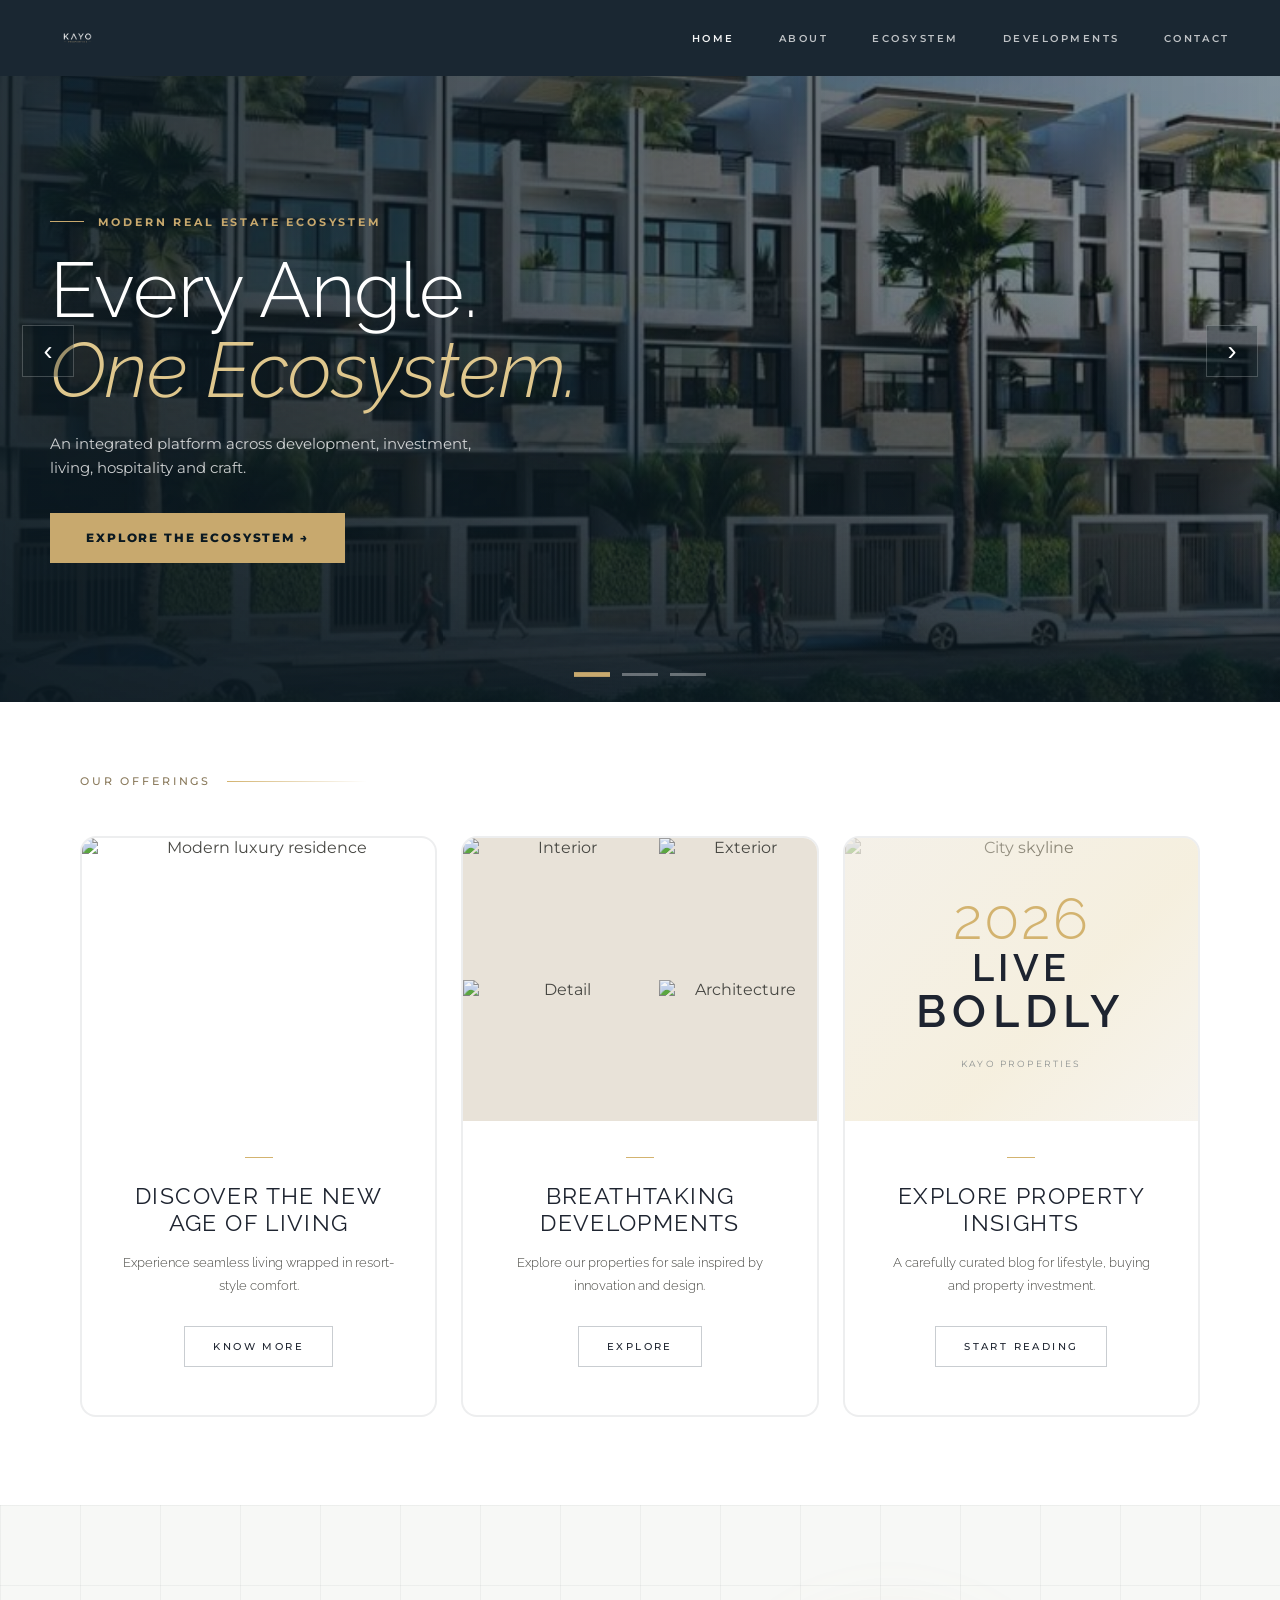
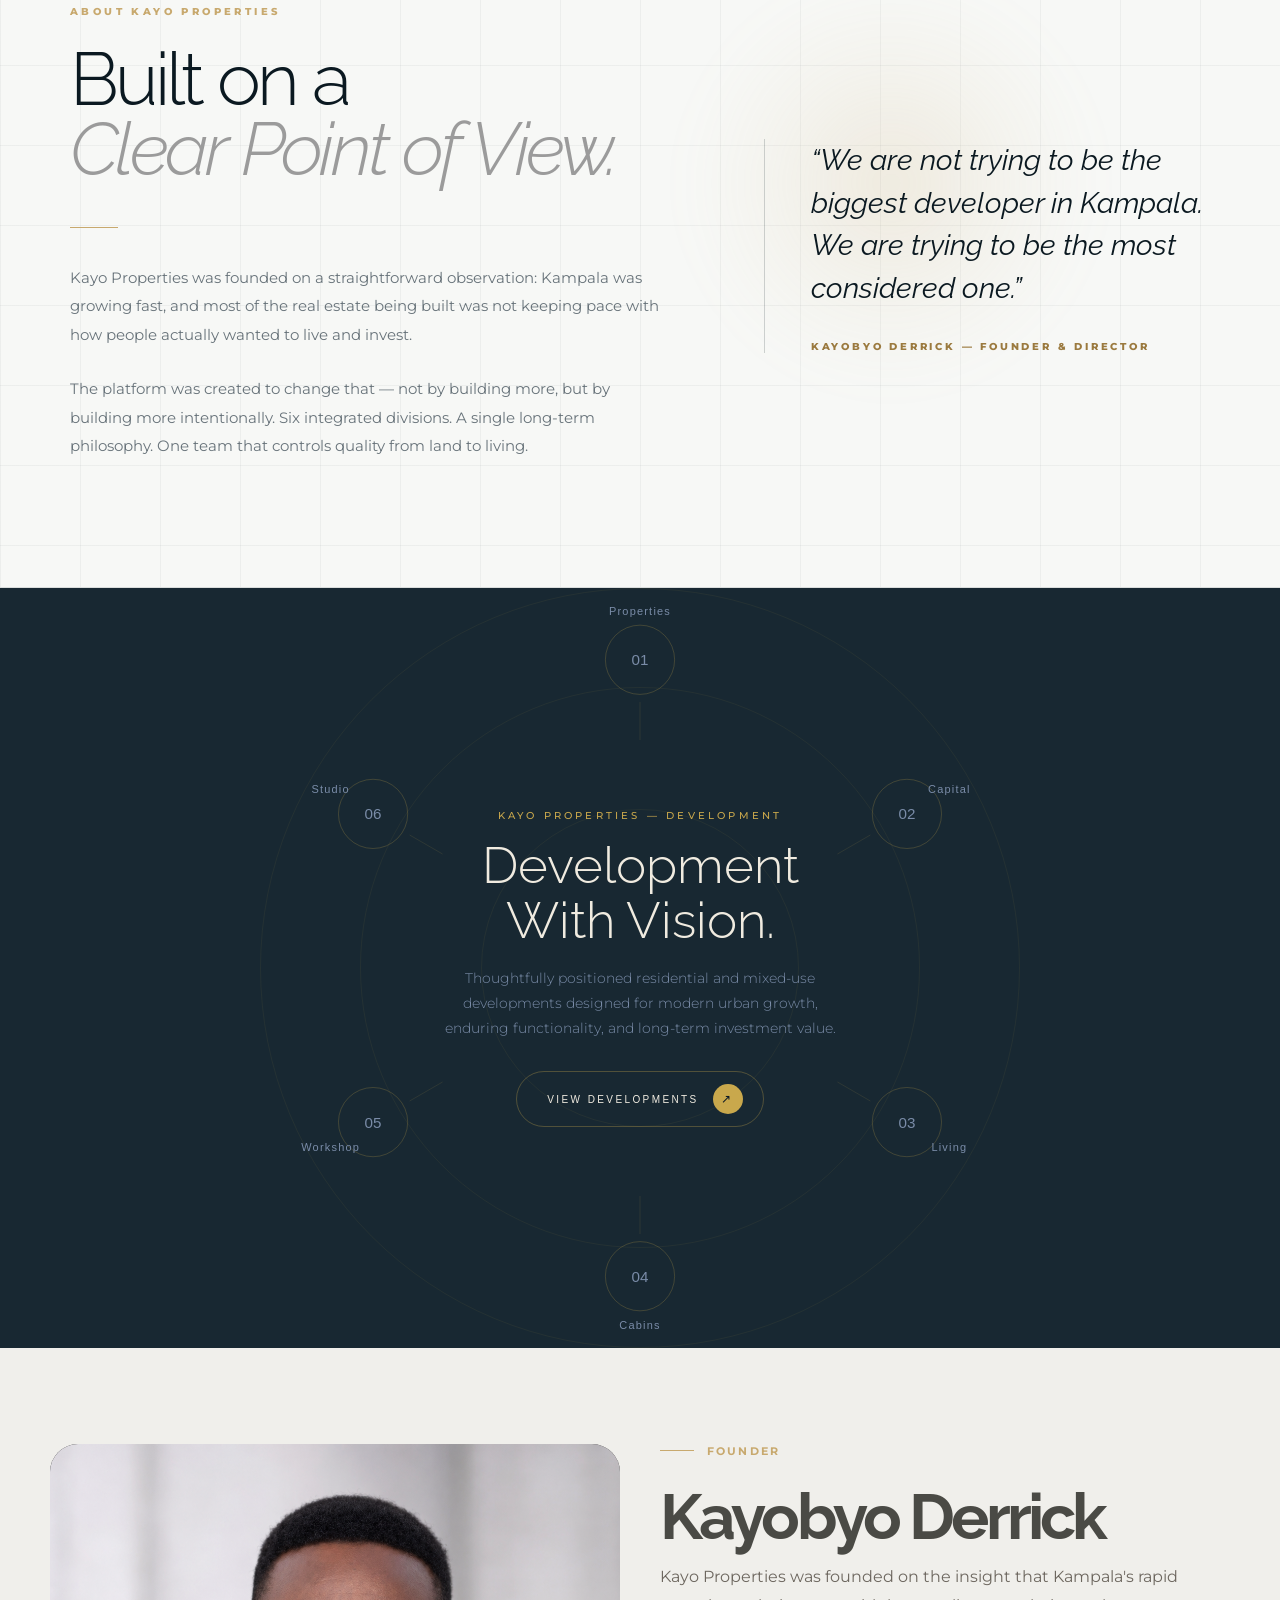
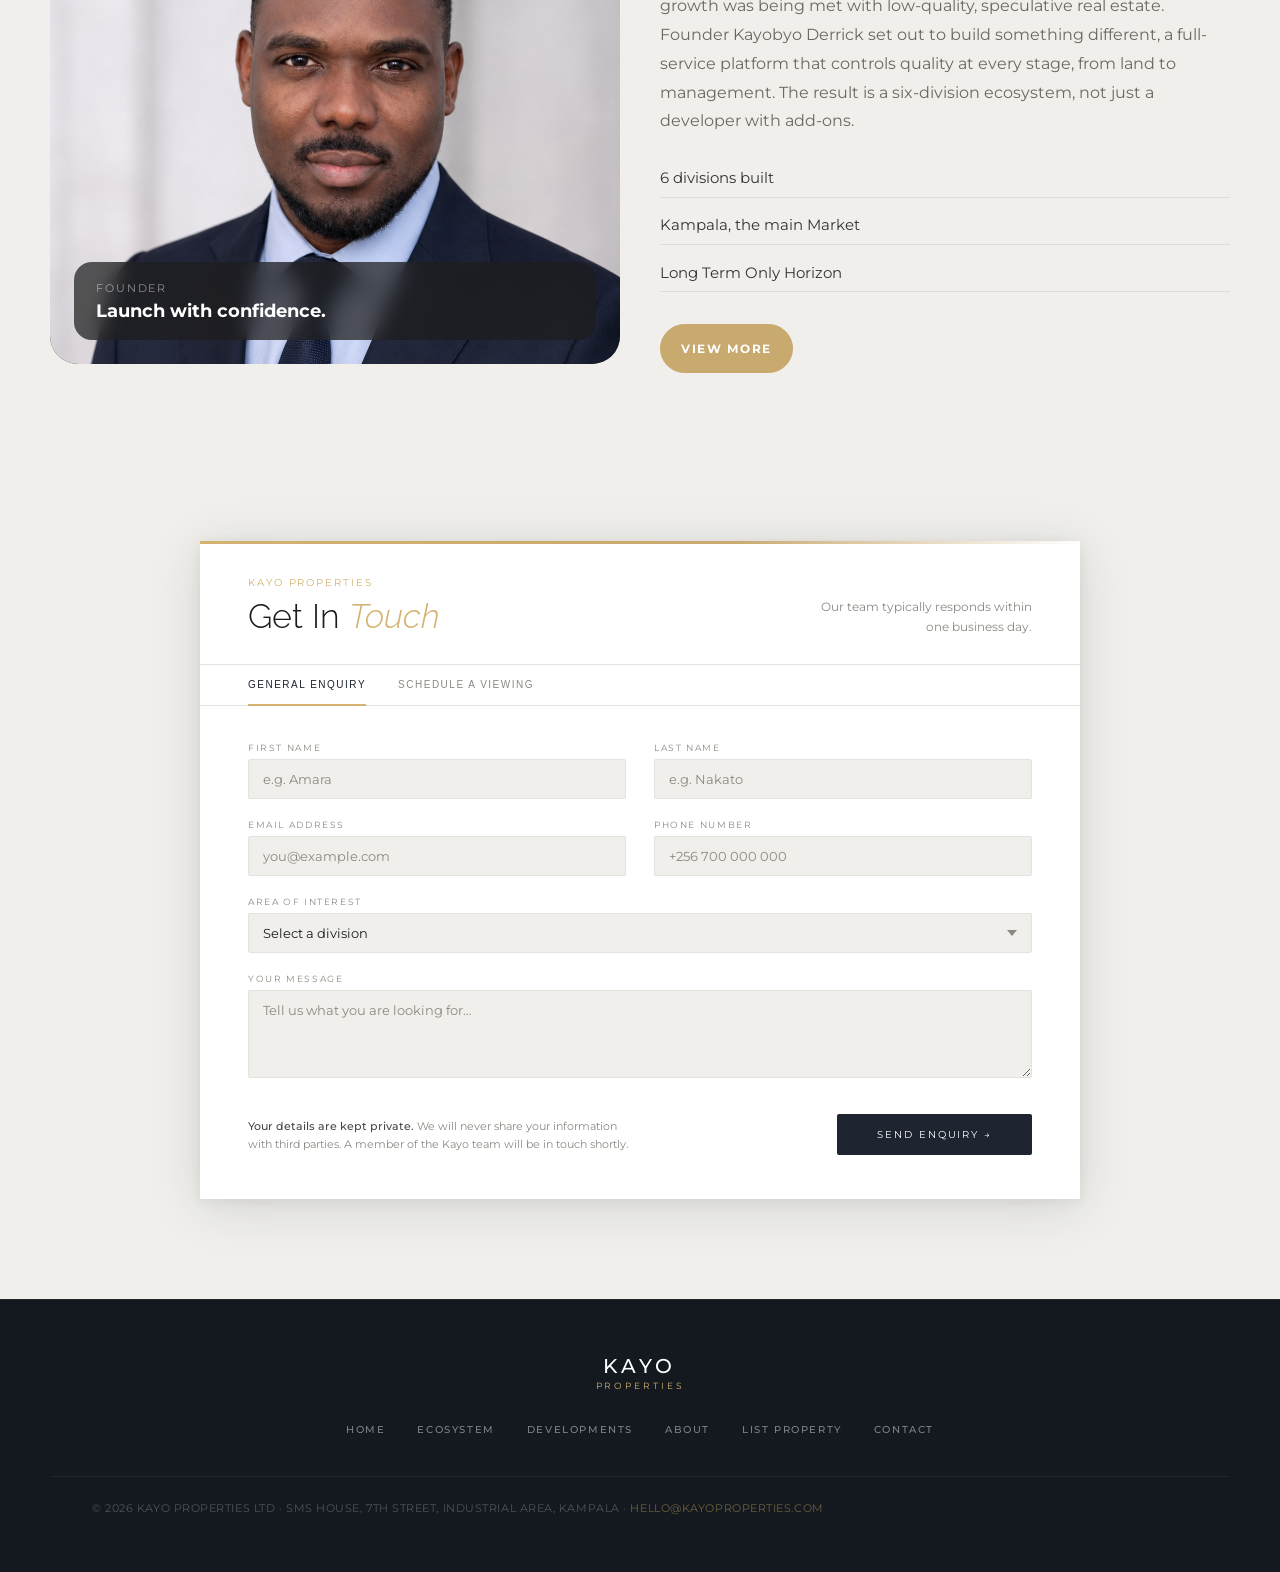
==== commit 75b824d7: "adjusted details page, changed hero section on ladning page to image slider" ====
--- a/hass-inspired/index.html
+++ b/hass-inspired/index.html
@@ -12,13 +12,16 @@
 <body>
 <header class="site-header">
    <div class="container nav">
-  <a class="brand" href="index.html">KAYO<span>PROPERTIES</span></a>
+  <a class="brand" href="index.html" aria-label="Kayo Properties home">
+    <img class="brand-logo" src="assets/logo.png" alt="Kayo Properties logo"
+         onerror="this.onerror=null;this.src='https://placehold.co/150x40?text=Kayo+Logo';">
+  </a>
 
   <nav class="nav-links">
+    <a href="index.html">Home</a>
+    <a href="#about">About</a>
     <a href="ecosystem.html">Ecosystem</a>
     <a href="developments.html">Developments</a>
-    <a href="about.html">About</a>
-    <a href="investments.html">Investments</a>
     <a href="contacts.html">Contact</a>
   </nav>
 
@@ -28,140 +31,163 @@
 </div>
 
 <div class="mobile-menu" id="mobileMenu">
-  <a href="ecosystem.html">Ecosystem</a>
-  <a href="developments.html">Developments</a>
-  <a href="about.html">About</a>
-  <a href="investments.html">List Property</a>
-  <a href="contacts.html">Contact</a>
+  <a href="index.html">Home</a>
+    <a href="#about">About</a>
+    <a href="ecosystem.html">Ecosystem</a>
+    <a href="developments.html">Developments</a>
+    <a href="contacts.html">Contact</a>
 </div>
                
 </header>
 
     
-  <section class="hero">
-  <div class="hero-grain"></div>
-  <div class="hero-inner">
-    <div class="hero-text">
-      <div class="kicker">Modern real estate ecosystem</div>
-      <p class="hero-subtitle">Working as one.</p>
-      <h1>Every Angle.<br><span>One Ecosystem.</span></h1>
-      <div class="hero-lines">
-        <p>Kayo Properties is an integrated real estate platform focused on development, investment, living experiences, and architectural craftsmanship across Uganda's evolving urban landscape.</p>
-      
-      </div>
-      <div class="hero-actions">
-        <a class="btn lime" href="#ecosystem">Get In Touch</a>
-      </div>
-    </div>
-    <div class="hero-tiles">
-      <!-- Video tile -->
-      <div class="tile tile-video">
-        <video autoplay muted loop playsinline>
-          <source src="https://videos.pexels.com/video-files/2659434/2659434-hd_1920_1080_30fps.mp4" type="video/mp4">
-        </video>
-      </div>
-      <!-- Image tiles -->
-      <div class="tile tile-1">
-        <img src="https://images.unsplash.com/photo-1560448204-e02f11c3d0e2?auto=format&fit=crop&w=460&q=80" alt="Modern apartment interior">
-      </div>
-      <div class="tile tile-2">
-        <img src="https://images.unsplash.com/photo-1486406146926-c627a92ad1ab?auto=format&fit=crop&w=460&q=80" alt="Commercial building">
-      </div>
-      <div class="tile tile-3">
-        <img src="https://images.unsplash.com/photo-1600585154340-be6161a56a0c?auto=format&fit=crop&w=460&q=80" alt="Luxury home exterior">
-      </div>
-      <div class="tile tile-4">
-        <img src="https://images.unsplash.com/photo-1600607687939-ce8a6c25118c?auto=format&fit=crop&w=460&q=80" alt="Modern living space">
-      </div>
-      <div class="tile tile-5">
-        <img src="https://images.unsplash.com/photo-1600566753190-17f0baa2a6c3?auto=format&fit=crop&w=460&q=80" alt="Property landscape">
-      </div>
-    </div>
-  </div>
-</section>
+  <!-- HERO IMAGE SLIDER — replace assets/slide-*.jpg with real images later -->
+  <section class="hero-slider" id="heroSlider" aria-label="Featured properties" aria-roledescription="carousel">
+    <div class="hero-track">
+
+      <article class="hero-slide is-active" aria-roledescription="slide">
+        <img class="hero-slide-img" src="assets/house1.jpeg" alt="Modern real estate ecosystem"
+             onerror="this.onerror=null;this.src='https://placehold.co/1600x900/0b1921/c8a96e?text=Slide+1';">
+        <div class="hero-slide-scrim"></div>
+        <div class="hero-slide-content">
+          <p class="hero-slide-eyebrow">Modern Real Estate Ecosystem</p>
+          <h1 class="hero-slide-title">Every Angle.<br><em>One Ecosystem.</em></h1>
+          <p class="hero-slide-text">An integrated platform across development, investment, living, hospitality and craft.</p>
+          <a class="hero-slide-btn" href="#ecosystem">Explore the Ecosystem →</a>
+        </div>
+      </article>
+
+      <article class="hero-slide" aria-roledescription="slide" aria-hidden="true">
+        <img class="hero-slide-img" src="assets/kwetu2.jpg" alt="Developments"
+             onerror="this.onerror=null;this.src='https://placehold.co/1600x900/142733/dfc78d?text=Slide+2';">
+        <div class="hero-slide-scrim"></div>
+        <div class="hero-slide-content">
+          <p class="hero-slide-eyebrow">Now Selling — Naguru</p>
+          <h1 class="hero-slide-title">Kwetu Residence.<br><em>City Living.</em></h1>
+          <p class="hero-slide-text">Contemporary condominium living in one of Kampala's most connected neighbourhoods.</p>
+          <a class="hero-slide-btn" href="developments.html">View Developments →</a>
+        </div>
+      </article>
+
+      <article class="hero-slide" aria-roledescription="slide" aria-hidden="true">
+        <img class="hero-slide-img" src="assets/house3.jpeg" alt="Investment"
+             onerror="this.onerror=null;this.src='https://placehold.co/1600x900/182832/c8a96e?text=Slide+3';">
+        <div class="hero-slide-scrim"></div>
+        <div class="hero-slide-content">
+          <p class="hero-slide-eyebrow">Built for the Long Term</p>
+          <h1 class="hero-slide-title">Invest With<br><em>Conviction.</em></h1>
+          <p class="hero-slide-text">Carefully selected opportunities shaped around rental yield and lasting value.</p>
+          <a class="hero-slide-btn" href="contacts.html">Get in Touch →</a>
+        </div>
+      </article>
+
+    </div>
+
+    <button class="hero-arrow hero-prev" type="button" aria-label="Previous slide">&#8249;</button>
+    <button class="hero-arrow hero-next" type="button" aria-label="Next slide">&#8250;</button>
+    <div class="hero-dots" id="heroDots" role="tablist" aria-label="Choose slide"></div>
+  </section>
 
 
 <!--portfolio section ------>
 <section class="hc-features">
- 
-  <!-- HEADER -->
-  <div class="hc-features-header">
-    <span>New Features</span>
-    <div class="label-line"></div>
-  </div>
- 
-  <!-- TILE GRID -->
-  <div class="hc-features-grid">
- 
-    <!-- TILE 1 — single image -->
-    <div class="hf-tile">
-      <div class="hf-tile-img">
-        <img src="https://images.unsplash.com/photo-1600585154340-be6161a56a0c?auto=format&fit=crop&w=900&q=80" alt="Resort living">
-      </div>
-      <div class="hf-tile-body">
-        <h3 class="hf-tile-title">Discover The New<br>Age of Living</h3>
-        <p class="hf-tile-desc">Experience seamless living wrapped in resort-style comfort.</p>
-        <a href="#" class="hf-tile-btn">Know More</a>
-      </div>
-    </div>
- 
-    <!-- TILE 2 — mosaic -->
-    <div class="hf-tile">
-      <div class="hf-tile-img mosaic">
-        <img src="https://images.unsplash.com/photo-1600607687939-ce8a6c25118c?auto=format&fit=crop&w=400&q=75" alt="Interior 1" class="m-tl">
-        <img src="https://images.unsplash.com/photo-1600566753190-17f0baa2a6c3?auto=format&fit=crop&w=400&q=75" alt="Interior 2" class="m-tr">
-        <img src="https://images.unsplash.com/photo-1600585154526-990dced4db0d?auto=format&fit=crop&w=400&q=75" alt="Interior 3" class="m-bl">
-        <img src="https://images.unsplash.com/photo-1600573472592-401b489a3cdc?auto=format&fit=crop&w=400&q=75" alt="Interior 4" class="m-br">
-      </div>
-      <div class="hf-tile-body">
-        <h3 class="hf-tile-title">Breathtaking<br>Developments</h3>
-        <p class="hf-tile-desc">Explore our properties for sale inspired by innovation and design.</p>
-        <a href="#" class="hf-tile-btn">Explore</a>
-      </div>
-    </div>
- 
-    <!-- TILE 3 — overlay text -->
-    <div class="hf-tile">
-      <div class="hf-tile-img overlay-card">
-        <img src="https://images.unsplash.com/photo-1486406146926-c627a92ad1ab?auto=format&fit=crop&w=900&q=80" alt="Insights">
-        <div class="overlay-text">
-          <span class="ov-year">2026</span>
-          <span class="ov-live">Live</span>
-          <span class="ov-boldly">Boldly</span>
-          <span class="ov-brand">Kayo Properties</span>
-        </div>
-      </div>
-      <div class="hf-tile-body">
-        <h3 class="hf-tile-title">Explore Property<br>Insights</h3>
-        <p class="hf-tile-desc">Peruse a carefully curated blog for lifestyle, buying and property investment.</p>
-        <a href="#" class="hf-tile-btn">Start Reading</a>
-      </div>
-    </div>
- 
+  <div class="hc-features-inner">
+ 
+    <div class="hc-features-header">
+      <span>Our Offerings</span>
+      <div class="label-line"></div>
+    </div>
+ 
+    <div class="hc-features-grid">
+ 
+      <!-- Tile 1: Single hero image -->
+      <div class="hf-tile">
+        <div class="hf-tile-img">
+          <img src="https://images.unsplash.com/photo-1600585154340-be6161a56a0c?w=900&q=80" alt="Modern luxury residence" />
+        </div>
+        <div class="hf-tile-body">
+          <h3 class="hf-tile-title">Discover the New<br>Age of Living</h3>
+          <p class="hf-tile-desc">Experience seamless living wrapped in resort-style comfort.</p>
+          <a href="#" class="hf-tile-btn">Know More</a>
+        </div>
+      </div>
+ 
+      <!-- Tile 2: Mosaic image grid -->
+      <div class="hf-tile">
+        <div class="hf-tile-img mosaic">
+          <img class="m-tl" src="https://images.unsplash.com/photo-1512917774080-9991f1c4c750?w=600&q=80" alt="Interior" />
+          <img class="m-tr" src="https://images.unsplash.com/photo-1600607687920-4e2a09cf159d?w=600&q=80" alt="Exterior" />
+          <img class="m-bl" src="https://images.unsplash.com/photo-1600566753086-00f18fb6b3ea?w=600&q=80" alt="Detail" />
+          <img class="m-br" src="https://images.unsplash.com/photo-1600585154526-990dced4db0d?w=600&q=80" alt="Architecture" />
+        </div>
+        <div class="hf-tile-body">
+          <h3 class="hf-tile-title">Breathtaking<br>Developments</h3>
+          <p class="hf-tile-desc">Explore our properties for sale inspired by innovation and design.</p>
+          <a href="#" class="hf-tile-btn">Explore</a>
+        </div>
+      </div>
+ 
+      <!-- Tile 3: Overlay card -->
+      <div class="hf-tile">
+        <div class="hf-tile-img overlay-card">
+          <img src="https://images.unsplash.com/photo-1486325212027-8081e485255e?w=900&q=80" alt="City skyline" />
+          <div class="overlay-text">
+            <span class="ov-year">2026</span>
+            <span class="ov-live">Live</span>
+            <span class="ov-boldly">Boldly</span>
+            <span class="ov-brand">Kayo Properties</span>
+          </div>
+        </div>
+        <div class="hf-tile-body">
+          <h3 class="hf-tile-title">Explore Property<br>Insights</h3>
+          <p class="hf-tile-desc">A carefully curated blog for lifestyle, buying and property investment.</p>
+          <a href="#" class="hf-tile-btn">Start Reading</a>
+        </div>
+      </div>
+ 
+    </div>
   </div>
 </section>
  
-<!--about section-->
-<section class="dark-feature" id="about">
-  <div class="dark-inner">
-    <div class="reveal">
-      <p class="kicker">About Kayo Properties</p>
-      <h2 class="section-title">Built on a<br><em>Clear Point of View.</em></h2>
-    </div>
-
-    <div class="dark-copy reveal">
+<!-- ABOUT SECTION -->
+<section class="about-feature" id="about">
+  <div class="about-inner">
+
+    <div class="about-left">
+      <p class="about-kicker">About Kayo Properties</p>
+
+      <h2 class="about-title">
+        Built on a<br>
+        <em>Clear Point of View.</em>
+      </h2>
+
+      <div class="about-line"></div>
+
+      <div class="about-copy">
+        <p>
+          Kayo Properties was founded on a straightforward observation:
+          Kampala was growing fast, and most of the real estate being built
+          was not keeping pace with how people actually wanted to live and invest.
+        </p>
+
+        <p>
+          The platform was created to change that — not by building more,
+          but by building more intentionally. Six integrated divisions.
+          A single long-term philosophy. One team that controls quality
+          from land to living.
+        </p>
+      </div>
+    </div>
+
+    <div class="about-quote">
       <p>
-        Kayo Properties was founded on a straightforward observation: 
-        Kampala was growing fast, and most of the real estate being built wasn't keeping pace with how people actually wanted to live and invest.
+        “We are not trying to be the biggest developer in Kampala.
+        We are trying to be the most considered one.”
       </p>
 
-      <br>
-
-      <p>
-        The platform was created to change that — not by building more, but by building more intentionally. 
-        Six integrated divisions. A single long-term philosophy. One team that controls quality from land to living.
-      </p>
-    </div>
+      <span>Kayobyo Derrick — Founder & Director</span>
+    </div>
+
   </div>
 </section>
 
@@ -227,6 +253,170 @@
   </div>
 </section>
 
+<!----form-->
+<div class="kayo-enquiry-wrap">
+  <div class="kayo-enquiry" id="kayoForm">
+ 
+    <div class="kayo-enquiry__header">
+      <div>
+        <p class="kayo-enquiry__eyebrow">Kayo Properties</p>
+        <h2 class="kayo-enquiry__title">Get In <em>Touch</em></h2>
+      </div>
+      <p class="kayo-enquiry__subtitle">Our team typically responds within one business day.</p>
+    </div>
+ 
+    <div class="kayo-enquiry__tabs">
+      <button class="kayo-tab active" data-tab="enquiry">General Enquiry</button>
+      <button class="kayo-tab" data-tab="booking">Schedule a Viewing</button>
+    </div>
+ 
+    <form id="kayoFormEl" novalidate>
+ 
+      <div class="kayo-enquiry__body">
+ 
+        <!-- General Enquiry -->
+        <div class="kayo-panel active" id="panel-enquiry">
+          <div class="kayo-grid">
+            <div class="kayo-field">
+              <label for="eq-fname">First Name</label>
+              <input id="eq-fname" type="text" placeholder="e.g. Amara" />
+            </div>
+            <div class="kayo-field">
+              <label for="eq-lname">Last Name</label>
+              <input id="eq-lname" type="text" placeholder="e.g. Nakato" />
+            </div>
+            <div class="kayo-field">
+              <label for="eq-email">Email Address</label>
+              <input id="eq-email" type="email" placeholder="you@example.com" />
+            </div>
+            <div class="kayo-field">
+              <label for="eq-phone">Phone Number</label>
+              <input id="eq-phone" type="tel" placeholder="+256 700 000 000" />
+            </div>
+            <div class="kayo-field kayo-span3">
+              <label for="eq-interest">Area of Interest</label>
+              <select id="eq-interest">
+                <option value="" disabled selected>Select a division</option>
+                <option>Development &amp; Investment</option>
+                <option>Property Management</option>
+                <option>Hospitality &amp; Living</option>
+                <option>Architectural Finishing</option>
+                <option>Land Acquisition</option>
+                <option>General Information</option>
+              </select>
+            </div>
+            <div class="kayo-field kayo-span3">
+              <label for="eq-message">Your Message</label>
+              <textarea id="eq-message" placeholder="Tell us what you are looking for…"></textarea>
+            </div>
+          </div>
+        </div>
+ 
+        <!-- Schedule a Viewing -->
+        <div class="kayo-panel" id="panel-booking">
+          <div class="kayo-grid">
+            <div class="kayo-field">
+              <label for="bk-fname">First Name</label>
+              <input id="bk-fname" type="text" placeholder="e.g. Amara" />
+            </div>
+            <div class="kayo-field">
+              <label for="bk-lname">Last Name</label>
+              <input id="bk-lname" type="text" placeholder="e.g. Nakato" />
+            </div>
+            <div class="kayo-field">
+              <label for="bk-email">Email Address</label>
+              <input id="bk-email" type="email" placeholder="you@example.com" />
+            </div>
+            <div class="kayo-field">
+              <label for="bk-phone">Phone Number</label>
+              <input id="bk-phone" type="tel" placeholder="+256 700 000 000" />
+            </div>
+          </div>
+ 
+          <div class="kayo-form-divider"></div>
+ 
+          <div class="kayo-grid kayo-grid--3">
+            <div class="kayo-field kayo-span2">
+              <label for="bk-property">Development / Property</label>
+              <select id="bk-property">
+                <option value="" disabled selected>Select a development</option>
+                <option>Kayo Residences — Kololo</option>
+                <option>Kayo Heights — Naguru</option>
+                <option>Kayo Court — Muyenga</option>
+                <option>Kayo Office Suites — CBD</option>
+                <option>Other / Not Sure Yet</option>
+              </select>
+            </div>
+            <div class="kayo-field">
+              <label for="bk-type">Unit Type</label>
+              <select id="bk-type">
+                <option value="" disabled selected>Type</option>
+                <option>Studio</option>
+                <option>1 Bedroom</option>
+                <option>2 Bedrooms</option>
+                <option>3 Bedrooms</option>
+                <option>Penthouse</option>
+                <option>Commercial</option>
+              </select>
+            </div>
+            <div class="kayo-field">
+              <label for="bk-date">Preferred Date</label>
+              <input id="bk-date" type="date" />
+            </div>
+            <div class="kayo-field">
+              <label for="bk-time">Preferred Time</label>
+              <select id="bk-time">
+                <option value="" disabled selected>Time slot</option>
+                <option>9:00 AM – 10:00 AM</option>
+                <option>10:00 AM – 11:00 AM</option>
+                <option>11:00 AM – 12:00 PM</option>
+                <option>1:00 PM – 2:00 PM</option>
+                <option>2:00 PM – 3:00 PM</option>
+                <option>3:00 PM – 4:00 PM</option>
+              </select>
+            </div>
+            <div class="kayo-field">
+              <label for="bk-budget">Budget Range (USD)</label>
+              <select id="bk-budget">
+                <option value="" disabled selected>Budget</option>
+                <option>Under $50,000</option>
+                <option>$50,000 – $100,000</option>
+                <option>$100,000 – $250,000</option>
+                <option>$250,000 – $500,000</option>
+                <option>Above $500,000</option>
+              </select>
+            </div>
+            <div class="kayo-field kayo-span3">
+              <label for="bk-notes">Additional Notes</label>
+              <textarea id="bk-notes" placeholder="Anything we should know before the viewing…" style="min-height:72px;"></textarea>
+            </div>
+          </div>
+        </div>
+ 
+      </div>
+ 
+      <div class="kayo-enquiry__footer">
+        <p class="kayo-enquiry__note">
+          <strong>Your details are kept private.</strong> We will never share your information with third parties. A member of the Kayo team will be in touch shortly.
+        </p>
+        <button type="submit" class="kayo-btn" id="submitBtn">Send Enquiry →</button>
+      </div>
+ 
+    </form>
+ 
+    <div class="kayo-success" id="kayoSuccess">
+      <div class="kayo-success__icon">
+        <svg width="20" height="20" viewBox="0 0 20 20" fill="none" stroke="currentColor" stroke-width="1.5" stroke-linecap="round" stroke-linejoin="round">
+          <polyline points="4 10 8 14 16 6"/>
+        </svg>
+      </div>
+      <h3 class="kayo-success__heading">Thank You</h3>
+      <p class="kayo-success__text">Your enquiry has been received. A member of the Kayo Properties team will be in contact within one business day.</p>
+    </div>
+ 
+  </div>
+</div>
+
 <footer class="footer">
 
   <!-- Centered logo mark -->
@@ -253,6 +443,59 @@
 </footer>
 <script src="app.js"></script>
 
+<!-- HERO SLIDER -->
+<script>
+(function () {
+  const slider = document.getElementById('heroSlider');
+  if (!slider) return;
+  const slides = Array.from(slider.querySelectorAll('.hero-slide'));
+  const dotsWrap = slider.querySelector('#heroDots');
+  const prev = slider.querySelector('.hero-prev');
+  const next = slider.querySelector('.hero-next');
+  let i = 0, timer = null;
+  const DELAY = 5500;
+
+  // build dots
+  slides.forEach((_, idx) => {
+    const d = document.createElement('button');
+    d.type = 'button';
+    d.className = 'hero-dot' + (idx === 0 ? ' is-active' : '');
+    d.setAttribute('role', 'tab');
+    d.setAttribute('aria-label', 'Go to slide ' + (idx + 1));
+    d.addEventListener('click', () => go(idx, true));
+    dotsWrap.appendChild(d);
+  });
+  const dots = Array.from(dotsWrap.children);
+
+  function go(n, user) {
+    i = (n + slides.length) % slides.length;
+    slides.forEach((s, idx) => {
+      const active = idx === i;
+      s.classList.toggle('is-active', active);
+      s.setAttribute('aria-hidden', active ? 'false' : 'true');
+    });
+    dots.forEach((d, idx) => d.classList.toggle('is-active', idx === i));
+    if (user) restart();
+  }
+  const nextSlide = () => go(i + 1);
+  const prevSlide = () => go(i - 1);
+
+  function restart() { stop(); timer = setInterval(nextSlide, DELAY); }
+  function stop() { if (timer) clearInterval(timer); }
+
+  next.addEventListener('click', () => go(i + 1, true));
+  prev.addEventListener('click', () => go(i - 1, true));
+  slider.addEventListener('mouseenter', stop);
+  slider.addEventListener('mouseleave', restart);
+  document.addEventListener('keydown', e => {
+    if (e.key === 'ArrowRight') nextSlide();
+    if (e.key === 'ArrowLeft') prevSlide();
+  });
+
+  restart();
+})();
+</script>
+
 </body>
 
     </html>
--- a/hass-inspired/styles.css
+++ b/hass-inspired/styles.css
@@ -1,3 +1,14 @@
+@import url('https://fonts.googleapis.com/css2?family=Montserrat:wght@400;500;600;700;800&family=Raleway:wght@200;300;400;500&display=swap');
+
+/* Cascade layer order — lowest priority first. The universal reset lives in the
+   lowest layer so it no longer clobbers the (layered) ecosystem section rules,
+   while unlayered rules still win over both, exactly as before. */
+@layer reset, kayo-snippet-additions;
+/* Cleaned CSS: duplicate rules merged and sections grouped once. */
+
+/* =========================================================
+   01 Global / Base
+   ========================================================= */
 :root {
   --hass-navy: #142733;
   --hass-navy-dark: #0b1921;
@@ -7,77 +18,201 @@
   --hass-cream: #f5f1e8;
   --hass-white: #ffffff;
   --hass-muted: rgba(255, 255, 255, 0.62);
-  --serif: "Quicksand", sans-serif;
-  --sans: "Quicksand", sans-serif;
-}
-
-*{
-  box-sizing:border-box
-}
-html{
-  scroll-behavior:smooth
-}
-
-body{
-  margin:0;
-  font-family:var(--sans);
-  color:var(--ink);
-  background:var(--paper)
-}
-a{
-  color:inherit;
-  text-decoration:none
-}
-img{
-  max-width:100%;
-  display:block
-}
-.container{
-  width:min(1180px,92vw);
-  margin:auto
-}
-.btn{
-  display:inline-flex;
-  align-items:center;
-  justify-content:center;
-  gap:.6rem;
-  border:1px solid currentColor;
-  padding:1rem 1.25rem;
-  border-radius:999px;
-  text-transform:uppercase;
-  font-size:.75rem;
-  letter-spacing:.14em;
-  font-weight:700
-}
-.btn.dark{
-  background:#111;
-  color:#fff;
-  border-color:#111
-}
-.btn.lime{
-  background:var(--lime);
-  color:#101010;
-  border-color:var(--lime)
-}
-.btn.ghost{
-  color:#fff;
-  border-color:rgba(255,255,255,.35)
-}
-
-
-/* ==============================
-   HEADER — HassConsult inspired
-================================= */
-
+ --serif:'Raleway','Helvetica Neue',Arial,sans-serif;
+  --sans:'Montserrat','Helvetica Neue',Arial,sans-serif;
+  --navy: #1e2430;
+  --navy-light: #2c3345;
+  --gold-muted: #8a7a5c;
+  --stone: #f0efeb;
+  --stone-mid: #e4e2dc;
+  --text-dark: #1a1c20;
+  --text-body: #4a4a45;
+  --text-subtle: #8a8a82;
+  --white: #ffffff;
+  
+  --radius: 2px;
+  --shadow: 0 8px 48px rgba(30,36,48,0.13), 0 2px 12px rgba(30,36,48,0.07);
+  --navy-deep: #141920;
+  --gold-soft: #d4b87a;
+  --stone-dark: #d6d3cb;
+  --ease-out: cubic-bezier(0.16, 1, 0.3, 1); 
+  --text:#13222a;
+  --muted:#6f7b7d;
+  --light:#9aa5a8;
+  --gold:#d3b36f;
+  --gold2:#e2c784;
+  --page:1280px;
+
+  /* ---- Shared font tokens (uniform across every page) ---- */
+  --ff-body: 'Montserrat','Helvetica Neue',Arial,sans-serif;
+  --ff-display: 'Raleway','Helvetica Neue',Arial,sans-serif;
+
+  /* ---- Tokens required by the merged Ecosystem sections ---- */
+  --border:#d9d8d1;
+  --warm:#eef0ec;
+  --off:#f7f7f3;
+  --offwhite:#f7f7f3;   /* alias used by older ecosystem rules */
+  --black:#06141b;
+  --navy2:#0b202b;
+  --lighter:#9aa5a8;    /* alias of --light */
+  --page-max:1280px;    /* alias of --page */
+
+  /* ---- Accent fallbacks referenced elsewhere in the sheet ---- */
+  --lime:#c8a96e;
+  --cream:#f5f1e8;
+}
+
+  
+
+
+* {
+  box-sizing: border-box;
+}
+
+html {
+  scroll-behavior: smooth;
+}
+
+body {
+  margin: 0;
+  font-family: var(--ff-body);
+  color: var(--text-body);
+  background: var(--stone);
+  overflow-x: hidden;
+}
+
+a {
+  color: inherit;
+  text-decoration: none;
+}
+
+img {
+  max-width: 100%;
+  display: block;
+}
+
+.container {
+  width: min(1180px, calc(100% - 42px));
+  margin: 0 auto;
+}
+
+.btn {
+  display: inline-flex;
+  align-items: center;
+  justify-content: center;
+  gap: .6rem;
+  border: 1px solid currentColor;
+  padding: 1rem 1.25rem;
+  border-radius: 999px;
+  text-transform: uppercase;
+  font-size: .75rem;
+  letter-spacing: .14em;
+  font-weight: 700;
+}
+
+.btn.dark {
+  background: #111;
+  color: #fff;
+  border-color: #111;
+}
+
+.btn.lime {
+  background: var(--lime);
+  color: #101010;
+  border-color: var(--lime);
+}
+
+.btn.ghost {
+  color: #fff;
+  border-color: rgba(255,255,255,.35);
+}
+
+.btn--dark {
+  display: inline-block;
+  background: #1a2332;
+  color: #fff;
+  padding: 0.85rem 2rem;
+  font-size: 0.7rem;
+  letter-spacing: 0.15em;
+  text-transform: uppercase;
+  text-decoration: none;
+  text-align: center;
+  border: none;
+  cursor: pointer;
+  align-self: center;
+  width: 100%;
+  margin-top: 0.5rem;
+  transition: background 0.2s ease;
+}
+
+.btn--dark:hover {
+  background: #2d3f55;
+}
+
+.btn-dot {
+  width: 30px;
+  height: 30px;
+  border-radius: 50%;
+  background: #c9a84c;
+  display: flex;
+  align-items: center;
+  justify-content: center;
+  color: #071525;
+  font-size: 12px;
+  transition: transform 0.35s ease;
+  flex-shrink: 0;
+}
+
+@layer reset {
+  *, *::before, *::after {
+    box-sizing: border-box;
+    margin: 0;
+    padding: 0;
+  }
+}
+
+.btn-primary {
+  font-family: var(--ff-body);
+  font-size: 10px;
+  letter-spacing: 0.22em;
+  text-transform: uppercase;
+  color: var(--navy-deep);
+  background: var(--gold);
+  border: none;
+  padding: 16px 44px;
+  cursor: pointer;
+  transition: background 0.25s, transform 0.25s;
+}
+
+.btn-primary:hover {
+  background: var(--gold-soft);
+  transform: translateY(-1px);
+}
+
+@media (prefers-reduced-motion: reduce) {
+  *, *::before, *::after {
+    animation-duration: 0.01ms !important;
+    transition-duration: 0.01ms !important;
+  }
+}
+
+/* =========================================================
+   02 Header / Main Navigation
+   ========================================================= */
 .site-header {
   position: fixed;
   top: 0;
   left: 0;
   width: 100%;
-  z-index: 30;
-  background: rgba(11, 25, 33, 0.86);
-  backdrop-filter: blur(18px);
-  border-bottom: 1px solid rgba(255, 255, 255, 0.08);
+  z-index: 1000;
+  background: #1a2732;           /* was: rgba(11,25,33,0.86) */
+  backdrop-filter: none;         /* was: blur(18px) */
+  -webkit-backdrop-filter: none;
+  border-bottom: none;           /* was: 1px solid rgba(255,255,255,0.08) */
+}
+/* prevents fixed header from covering the first section */
+body {
+  padding-top: 76px;
 }
 
 .container {
@@ -92,39 +227,57 @@
   justify-content: space-between;
 }
 
+/* LOGO */
+/* NEW — logo becomes an image placeholder box */
 .brand {
-  color: var(--hass-white);
+  color: rgba(255, 255, 255, 0.85);   /* was: var(--hass-white) */
   font-family: var(--sans);
-  font-size: 1.05rem;
-  font-weight: 900;
-  letter-spacing: 0.15em;
+  font-size: 0.82rem;                 /* was: 1.05rem */
+  font-weight: 700;                   /* was: 900 */
+  letter-spacing: 0.22em;            /* was: 0.15em */
   text-decoration: none;
+  text-transform: uppercase;
 }
 
 .brand span {
-  color: var(--hass-gold);
-}
-
+  color: rgba(255, 255, 255, 0.85);   /* was: var(--hass-gold) — removes gold tint */
+}
+
+/* Logo image placeholder (drop a real logo into the src to replace) */
+.brand {
+  display: inline-flex;
+  align-items: center;
+}
+
+.brand-logo {
+  display: block;
+  height: 40px;
+  width: auto;
+  object-fit: contain;
+}
+/* DESKTOP NAV */
 .nav-links {
   display: flex;
   align-items: center;
-  gap: 26px;
+  gap: 44px; /* even spacing between nav items */
 }
 
 .nav-links a {
-  color: rgba(255, 255, 255, 0.78);
-  font-size: 0.72rem;
-  font-weight: 700;
-  letter-spacing: 0.16em;
+  color: rgba(255, 255, 255, 0.72);
+  font-size: 0.65rem;
+  font-weight: 600;
+  letter-spacing: 0.24em; /* increased spacing inside each word */
   text-transform: uppercase;
   text-decoration: none;
   transition: color 0.25s ease;
-}
-
-.nav-links a:hover {
-  color: var(--hass-gold-soft);
-}
-
+  white-space: nowrap;
+}
+
+.nav-links a:hover,
+.nav-links a.active {
+  color: rgba(255, 255, 255, 0.95);
+}
+/* HAMBURGER */
 .hamb {
   display: none;
   border: 0;
@@ -136,11 +289,12 @@
   z-index: 1001;
 }
 
+/* MOBILE MENU */
 .mobile-menu {
   display: none;
 }
 
-/* show hamburger on mobile/tablet */
+/* MOBILE / TABLET */
 @media (max-width: 900px) {
   .nav-links {
     display: none;
@@ -154,7 +308,7 @@
     display: none;
     background: var(--hass-charcoal);
     padding: 20px 25px 28px;
-    border-top: 1px solid rgba(255,255,255,0.08);
+    border-top: 1px solid rgba(255, 255, 255, 0.08);
   }
 
   .mobile-menu.open {
@@ -172,27 +326,26 @@
   }
 }
 
-/* ==============================
-   HERO — background + floating tiles
-================================= */
-
+/* =========================================================
+   03 Hero
+   ========================================================= */
 .hero {
-  min-height: 100vh;
+  min-height: 400px;
   position: relative;
   display: flex;
   align-items: flex-end;
   overflow: hidden;
   color: var(--hass-white);
-  background: var(--hass-navy-dark);
-}
-
-/* Main background image */
+  background: var(--navy-deep);
+  height: 56vh;
+  padding-top: 68px;
+}
+
 .hero::before {
   content: "";
   position: absolute;
   inset: 0;
-  background:
-    linear-gradient(
+  background: linear-gradient(
       90deg,
       rgba(11, 25, 33, 0.96) 0%,
       rgba(11, 25, 33, 0.9) 36%,
@@ -212,19 +365,16 @@
   z-index: 0;
 }
 
-/* Soft editorial glow */
 .hero-grain {
   position: absolute;
   inset: 0;
-  background:
-    radial-gradient(circle at 18% 75%, rgba(200, 169, 110, 0.16), transparent 32%),
+  background: radial-gradient(circle at 18% 75%, rgba(200, 169, 110, 0.16), transparent 32%),
     radial-gradient(circle at 80% 22%, rgba(255, 255, 255, 0.08), transparent 30%),
     linear-gradient(120deg, rgba(20, 39, 51, 0.28), transparent 45%);
   pointer-events: none;
   z-index: 1;
 }
 
-/* A subtle dark glass block behind floating images */
 .hero-grain::after {
   content: "";
   position: absolute;
@@ -249,18 +399,13 @@
   align-items: end;
 }
 
-/* ==============================
-   LEFT TEXT
-================================= */
-
 .hero-text {
   max-width: 720px;
   padding-bottom: 1rem;
 }
 
 .kicker {
- 
-font-size: 0.68rem;
+  font-size: 0.68rem;
   letter-spacing: 0.2em;
   text-transform: uppercase;
   color: var(--lime, #C8A96E);
@@ -293,7 +438,6 @@
   letter-spacing: -0.03em;
   margin: 0 0 1.5rem;
 }
-
 
 .hero h1 span {
   display: block;
@@ -344,179 +488,65 @@
   box-shadow: 0 18px 45px rgba(0, 0, 0, 0.24);
 }
 
-/* ==============================
-   FLOATING TILE MOSAIC
-================================= */
-
-.hero-tiles {
+.hero-content {
   position: relative;
+  z-index: 2;
+  padding: 0 52px 56px;
   width: 100%;
-  height: 540px;
-}
-
-.tile {
-  position: absolute;
-  overflow: hidden;
-  border-radius: 0;
-  background: var(--hass-charcoal);
-  border: 1px solid rgba(200, 169, 110, 0.22);
-  box-shadow: 0 28px 80px rgba(0, 0, 0, 0.42);
-}
-
-.tile::after {
-  content: "";
-  position: absolute;
-  inset: 0;
-  background:
-    linear-gradient(180deg, rgba(11, 25, 33, 0.02), rgba(11, 25, 33, 0.22)),
-    radial-gradient(circle at 50% 0%, rgba(200, 169, 110, 0.08), transparent 45%);
-  pointer-events: none;
-}
-
-.tile img,
-.tile video {
-  width: 100%;
-  height: 100%;
-  object-fit: cover;
+}
+
+.hero-eyebrow {
+  font-size: 10px;
+  letter-spacing: 0.24em;
+  text-transform: uppercase;
+  color: var(--gold);
+  margin-bottom: 16px;
+  display: flex;
+  align-items: center;
+  gap: 14px;
+  opacity: 0;
+  transform: translateY(16px);
+  animation: fadeUp 0.9s var(--ease-out) 0.2s forwards;
+}
+
+.hero-eyebrow::before {
+  content: '';
   display: block;
-  filter: saturate(0.82) contrast(1.03);
-  transform: scale(1.02);
-}
-
-/* Large editorial video tile */
-.tile-video {
-  width: 250px;
-  height: 330px;
-  top: 38px;
-  left: 20px;
-  animation: float-1 7s ease-in-out infinite;
-}
-
-/* Top image */
-.tile-1 {
-   width: 180px;
-  height: 200px;
-  top: -20px;
-  left: 240px;
-  animation: float-2 7s ease-in-out infinite;
-}
-
-/* Middle dark building tile */
-.tile-2 {
-  width: 190px;
-  height: 185px;
-  top: 245px;
-  left: 305px;
-  animation: float-3 6.5s ease-in-out infinite;
-}
-
-/* Bottom-left home tile */
-.tile-3 {
-  width: 210px;
-  height: 170px;
-  top: 365px;
-  left: 60px;
-  animation: float-4 7.5s ease-in-out infinite;
-}
-
-/* Far-right interior tile */
-.tile-4 {
-  width: 175px;
-  height: 230px;
-  top: 105px;
-  left: 535px;
-  animation: float-5 8s ease-in-out infinite;
-}
-
-/* Bottom-right development tile */
-.tile-5 {
-  width: 185px;
-  height: 145px;
-  top: 405px;
-  left: 485px;
-  animation: float-2 7s ease-in-out infinite 0.5s;
-}
-
-/* Optional elegant labels on hover */
-.tile:hover {
-  border-color: rgba(223, 199, 141, 0.52);
-}
-
-.tile:hover img,
-.tile:hover video {
-  transform: scale(1.06);
-  transition: transform 0.6s ease;
-}
-
-/* ==============================
-   FLOATING ANIMATIONS
-================================= */
-
-@keyframes float-1 {
-  0%, 100% { transform: translate(0, 0); }
-  25% { transform: translate(7px, -12px); }
-  50% { transform: translate(-5px, -20px); }
-  75% { transform: translate(8px, -8px); }
-}
-
-@keyframes float-2 {
-  0%, 100% { transform: translate(0, 0); }
-  33% { transform: translate(-8px, -16px); }
-  66% { transform: translate(5px, -10px); }
-}
-
-@keyframes float-3 {
-  0%, 100% { transform: translate(0, 0); }
-  25% { transform: translate(10px, -8px); }
-  50% { transform: translate(-6px, -18px); }
-  75% { transform: translate(4px, -6px); }
-}
-
-@keyframes float-4 {
-  0%, 100% { transform: translate(0, 0); }
-  30% { transform: translate(-5px, -14px); }
-  60% { transform: translate(8px, -22px); }
-}
-
-@keyframes float-5 {
-  0%, 100% { transform: translate(0, 0); }
-  40% { transform: translate(-10px, -15px); }
-  70% { transform: translate(6px, -24px); }
-}
-
-/* ==============================
-   RESPONSIVE
-================================= */
+  width: 40px;
+  height: 1px;
+  background: var(--gold);
+  opacity: 0.5;
+}
+
+.hero-title {
+  font-family: var(--ff-display);
+  font-size: clamp(3rem, 6vw, 5.5rem);
+  font-weight: 300;
+  color: var(--white);
+  line-height: 1.05;
+  letter-spacing: 0.01em;
+  opacity: 0;
+  transform: translateY(24px);
+  animation: fadeUp 1s var(--ease-out) 0.4s forwards;
+}
+
+.hero-title em {
+  font-style: italic;
+  color: var(--gold-soft);
+}
+
+.hero-rule {
+  width: 52px;
+  height: 1px;
+  background: var(--gold);
+  margin-top: 28px;
+  opacity: 0;
+  transform: scaleX(0);
+  transform-origin: left;
+  animation: scaleIn 0.8s var(--ease-out) 0.7s forwards;
+}
 
 @media (max-width: 980px) {
-  .nav-links {
-    display: none;
-  }
-
-  .hamb {
-    display: block;
-  }
-
-  .mobile-menu {
-    padding: 1.1rem 21px 1.5rem;
-    background: rgba(11, 25, 33, 0.98);
-  }
-
-  .mobile-menu a {
-    display: block;
-    padding: 0.85rem 0;
-    color: rgba(255, 255, 255, 0.78);
-    font-size: 0.72rem;
-    font-weight: 700;
-    letter-spacing: 0.16em;
-    text-transform: uppercase;
-    text-decoration: none;
-  }
-
-  .site-header.menu-open .mobile-menu {
-    display: block;
-  }
-
   .hero {
     align-items: flex-start;
   }
@@ -528,8 +558,7 @@
   }
 
   .hero::before {
-    background:
-      linear-gradient(
+    background: linear-gradient(
         180deg,
         rgba(11, 25, 33, 0.92) 0%,
         rgba(11, 25, 33, 0.78) 44%,
@@ -590,17 +619,8 @@
 }
 
 @media (max-width: 600px) {
-  .container,
-  .hero-inner {
+  .container, .hero-inner {
     width: min(100% - 30px, 1180px);
-  }
-
-  .nav {
-    min-height: 68px;
-  }
-
-  .brand {
-    font-size: 0.88rem;
   }
 
   .hero h1 {
@@ -656,481 +676,487 @@
   }
 }
 
-
-
-/**about**/
-/* ─── ABOUT SECTION ─────────────────── */
-/* ─── ABOUT SECTION ─────────────────── */
-
-.dark-feature{
-  background:#ffffff;
-  color:#1a2332;
-  position:relative;
-  overflow:hidden;
-  border-bottom:1px solid #e5e2dc;
-}
-
-.dark-feature::before{
-  content:"";
-  position:absolute;
-  inset:0;
-  background-image:
-    linear-gradient(rgba(0,0,0,.035) 1px, transparent 1px),
-    linear-gradient(90deg, rgba(0,0,0,.035) 1px, transparent 1px);
-  background-size:80px 80px;
-  pointer-events:none;
-  z-index:0;
-}
-
-.dark-inner{
-  position:relative;
-  z-index:1;
-  max-width:1180px;
-  margin:0 auto;
-  padding:120px 44px;
-  display:grid;
-  grid-template-columns:1fr 1fr;
-  gap:80px;
-  align-items:center;
-}
-
-.dark-feature .kicker{
-  color:#b8924a;
-}
-
-.dark-feature .section-title{
-  font-family:var(--serif);
-  font-size:clamp(2.6rem,5vw,5rem);
-  font-weight:300;
-  line-height:1;
-  letter-spacing:-0.04em;
-  color:#1a2332;
-  margin:0;
-}
-
-.dark-feature .section-title em{
-  color:#b8924a;
-  font-style:italic;
-}
-
-.dark-copy{
-  font-size:15px;
-  line-height:1.9;
-  color:#6b6560;
-}
-
-.dark-copy p{
-  margin:0;
-  color:#6b6560;
-}
-
-@media(max-width:768px){
-  .dark-inner{
-    grid-template-columns:1fr;
-    gap:36px;
-    padding:80px 24px;
-  }
-
-  .dark-feature .section-title{
-    font-size:clamp(2.4rem,12vw,3.6rem);
-  }
-
-  .dark-copy{
-    font-size:14px;
-  }
-}
-/**portfolio section**/
-/* Feature Cards Grid */
-.feature-cards {
-    display: grid;
-    grid-template-columns: repeat(3, 1fr);
-    gap: 2rem;
-    margin-top: 3rem;
-}
-
-.feature-card {
-    display: flex;
+@media (max-width: 640px) {
+  .hero-content {
+    padding: 0 24px 44px;
+  }
+}
+
+@media (max-width:768px) {
+  .hero-badge {
+    left: 20px;
+    top: 88px;
+  }
+
+  .hero-content {
+    padding: 0 20px 56px;
+  }
+
+  .hero-stats {
     flex-direction: column;
-    background: #ffffff;
-}
-
-/* Image containers — fixed aspect ratio, no overflow */
-.feature-card__image {
     width: 100%;
-    aspect-ratio: 4 / 3;
-    overflow: hidden;
-    background: #111;
-}
-
-.feature-card__image img {
-    width: 100%;
-    height: 100%;
-    object-fit: cover;
-    display: block;
-}
-
-/* 2×2 photo grid for card 2 */
-.feature-card__image--grid {
-    display: grid;
-    grid-template-columns: 1fr 1fr;
-    grid-template-rows: 1fr 1fr;
-    gap: 2px;
-}
-
-.feature-card__image--grid img {
-    width: 100%;
-    height: 100%;
-    object-fit: cover;
-}
-
-/* Branded dark card */
-.feature-card__image--branded {
-    background: #0d1b2a;
-    display: flex;
-    align-items: center;
-    justify-content: center;
-}
-
-.branded-card {
-    text-align: center;
-    color: #fff;
-    padding: 1.5rem;
-}
-
-.branded-card__year {
-    display: block;
-    font-size: 3.5rem;
-    font-weight: 300;
-    color: #c9a84c; /* gold */
-    letter-spacing: 0.05em;
-    line-height: 1;
-}
-
-.branded-card__headline {
-    display: block;
-    font-size: 2.2rem;
-    font-weight: 600;
-    letter-spacing: 0.08em;
-    line-height: 1.15;
-    margin: 0.25rem 0 1rem;
-    text-transform: uppercase;
-}
-
-.branded-card__logo {
-    display: block;
-    font-size: 0.65rem;
-    letter-spacing: 0.15em;
-    text-transform: uppercase;
-    color: #aaa;
-    line-height: 1.5;
-}
-
-/* Card body — text sits cleanly below image */
-.feature-card__body {
-    padding: 1.75rem 0 0;
-    display: flex;
-    flex-direction: column;
-    gap: 0.75rem;
-}
-
-.feature-card__title {
-    font-family: 'Georgia', 'Times New Roman', serif;
-    font-size: 1.5rem;
-    font-weight: 400;
-    font-variant: small-caps;
-    line-height: 1.2;
-    color: #111;
-    margin: 0;
-    text-align: center;
-}
-
-.feature-card__desc {
-    font-size: 0.875rem;
-    color: #555;
-    text-align: center;
-    line-height: 1.6;
-    margin: 0;
-}
-
-/* CTA Button */
-.btn--dark {
-    display: inline-block;
-    background: #1a2332;
-    color: #fff;
-    padding: 0.85rem 2rem;
-    font-size: 0.7rem;
-    letter-spacing: 0.15em;
-    text-transform: uppercase;
-    text-decoration: none;
-    text-align: center;
-    border: none;
-    cursor: pointer;
-    align-self: center;
-    width: 100%;
-    margin-top: 0.5rem;
-    transition: background 0.2s ease;
-}
-
-.btn--dark:hover {
-    background: #2d3f55;
-}
-
-/* Responsive */
-@media (max-width: 768px) {
-    .feature-cards {
-        grid-template-columns: 1fr;
-    }
-}
-
-
-/* insight section */
-/* INSIGHT SECTION */
-@import url('https://fonts.googleapis.com/css2?family=Cormorant+Garamond:ital,wght@0,300;0,400;0,600;1,300&family=Jost:wght@300;400;500&display=swap');
-
+  }
+
+  .hero-stat {
+    border-right: none;
+    border-bottom: 1px solid rgba(255,255,255,0.1);
+    padding: 16px 20px;
+  }
+
+  .hero-stat:last-child {
+    border-bottom: none;
+  }
+
+  .hero-scroll-hint {
+    display: none;
+  }
+}
+
+/* =========================================================
+   04 About Section
+   ========================================================= */
+.about-feature {
+  position: relative;
+  overflow: hidden;
+  background: #f7f8f6;
+  color: #0b1921;
+  border-bottom: 1px solid rgba(11,25,33,.12);
+}
+
+.about-feature::before {
+  content: "";
+  position: absolute;
+  inset: 0;
+  background-image: linear-gradient(rgba(11,25,33,.045) 1px, transparent 1px),
+    linear-gradient(90deg, rgba(11,25,33,.045) 1px, transparent 1px);
+  background-size: 80px 80px;
+  pointer-events: none;
+  z-index: 0;
+}
+
+.about-feature::after {
+  content: "";
+  position: absolute;
+  width: 420px;
+  height: 420px;
+  border-radius: 50%;
+  right: 14%;
+  top: 10%;
+  background: radial-gradient(
+    circle,
+    rgba(200,169,110,.18),
+    rgba(200,169,110,.06) 38%,
+    transparent 70%
+  );
+  filter: blur(22px);
+  pointer-events: none;
+  z-index: 0;
+}
+
+.about-inner {
+  position: relative;
+  z-index: 1;
+  max-width: 1180px;
+  margin: 0 auto;
+  padding: 100px 20px;
+  display: grid;
+  grid-template-columns: 1.15fr .85fr;
+  gap: 90px;
+  align-items: center;
+}
+
+.about-kicker {
+  margin: 0 0 26px;
+  font-size: 10px;
+  letter-spacing: .34em;
+  text-transform: uppercase;
+  color: #c8a96e;
+  font-weight: 800;
+}
+
+.about-title {
+  margin: 0;
+  font-family: var(--serif);
+  font-size: clamp(3.2rem,5.8vw,5.8rem);
+  font-weight: 300;
+  line-height: .95;
+  letter-spacing: -.05em;
+  color: #0b1921;
+}
+
+.about-title em {
+  color: #9b9b9b;
+  font-style: italic;
+  font-weight: 300;
+}
+
+.about-line {
+  width: 48px;
+  height: 1px;
+  background: #c8a96e;
+  margin: 42px 0 36px;
+}
+
+.about-copy {
+  max-width: 760px;
+}
+
+.about-copy p {
+  margin: 0 0 26px;
+  font-size: 15px;
+  line-height: 1.9;
+  color: #68737a;
+}
+
+.about-quote {
+  position: relative;
+  padding-left: 46px;
+  border-left: 1px solid rgba(11,25,33,.18);
+}
+
+.about-quote p {
+  margin: 0 0 30px;
+  font-family: var(--serif);
+  font-size: clamp(1.5rem,2.3vw,2.2rem);
+  line-height: 1.45;
+  font-style: italic;
+  color: #0b1921;
+}
+
+.about-quote span {
+  display: block;
+  font-size: 10px;
+  letter-spacing: .28em;
+  text-transform: uppercase;
+  color: #9b7a3f;
+  font-weight: 800;
+}
+
+@media (max-width:900px) {
+  .about-inner {
+    grid-template-columns: 1fr;
+    gap: 54px;
+    padding: 96px 30px;
+  }
+
+  .about-title {
+    font-size: clamp(3rem,12vw,4.8rem);
+  }
+
+  .about-quote {
+    padding-left: 28px;
+  }
+}
+
+@media (max-width:560px) {
+  .about-inner {
+    padding: 78px 24px;
+  }
+
+  .about-kicker {
+    font-size: 9px;
+    letter-spacing: .28em;
+  }
+
+  .about-title {
+    font-size: clamp(2.8rem,15vw,4rem);
+  }
+
+  .about-copy p {
+    font-size: 14px;
+    line-height: 1.8;
+  }
+
+  .about-quote p {
+    font-size: 1.35rem;
+  }
+
+  .about-quote span {
+    font-size: 8.5px;
+    letter-spacing: .22em;
+  }
+}
+
+/* =========================================================
+   05 Portfolio / Feature Cards
+   ========================================================= */
 .hc-features {
-    width: 100%;
-    background: #ffffff;
-    font-family: 'Jost', sans-serif;
-    overflow: hidden;
-  }
- 
-  /* ══════════════════════════════════════
-     SECTION HEADER
-  ══════════════════════════════════════ */
-  .hc-features-header {
-    display: flex;
-    align-items: center;
-    gap: 16px;
-    padding: 56px 52px 48px;
-    border-bottom: 1px solid rgba(10, 28, 46, 0.08);
-  }
-  .hc-features-header span {
-    font-family: 'Jost', sans-serif;
-    font-size: 11px;
-    font-weight: 500;
-    letter-spacing: 0.26em;
-    text-transform: uppercase;
-    color: #8a7a5c;
-    flex-shrink: 0;
-  }
-  .label-line {
-    height: 1px;
-    width: 140px;
-    background: linear-gradient(90deg, #c9a84c 0%, transparent 100%);
-  }
- 
-  /* ══════════════════════════════════════
-     THREE-COLUMN TILE GRID — full width, no container
-  ══════════════════════════════════════ */
+  width: 100%;
+  background: #ffffff;
+  font-family: var(--sans);
+  padding: 72px 0 88px;
+}
+
+.hc-features-inner {
+  max-width: 1200px;
+  margin: 0 auto;
+  padding: 0 40px;
+}
+
+.hc-features-header {
+  display: flex;
+  align-items: center;
+  gap: 16px;
+  margin-bottom: 48px;
+}
+
+.hc-features-header span {
+  font-family: var(--sans);
+  font-size: 11px;
+  font-weight: 500;
+  letter-spacing: 0.26em;
+  text-transform: uppercase;
+  color: var(--gold-muted);
+  flex-shrink: 0;
+}
+
+.label-line {
+  height: 1px;
+  width: 140px;
+  background: linear-gradient(90deg, var(--gold) 0%, transparent 100%);
+}
+
+.hc-features-grid {
+  display: grid;
+  grid-template-columns: repeat(3, 1fr);
+  gap: 24px;
+}
+
+.hf-tile {
+  display: flex;
+  flex-direction: column;
+  align-items: center;
+  text-align: center;
+  background: #ffffff;
+  border-radius: 16px;
+  border: 2px solid rgba(7,21,37,0.07);
+  box-shadow: var(--shadow-tile);
+  overflow: hidden;
+  transition: box-shadow 0.35s ease, transform 0.35s ease;
+}
+
+.hf-tile:hover {
+  box-shadow: var(--shadow-hover);
+  transform: translateY(-6px);
+}
+
+.hf-tile-img {
+  width: 100%;
+  aspect-ratio: 4 / 3.2;
+  overflow: hidden;
+  position: relative;
+  border-radius: var(--radius-tile) var(--radius-tile) 0 0;
+}
+
+.hf-tile-img > img {
+  width: 100%;
+  height: 100%;
+  object-fit: cover;
+  display: block;
+  transition: transform 0.7s ease;
+  filter: brightness(0.97) saturate(0.9);
+}
+
+.hf-tile:hover .hf-tile-img > img {
+  transform: scale(1.05);
+}
+
+.hf-tile-img.mosaic {
+  display: grid;
+  grid-template-columns: 1.1fr 0.9fr;
+  grid-template-rows: 1fr 1fr;
+  gap: 2px;
+  background: #e8e2d8;
+}
+
+.hf-tile-img.mosaic > img {
+  width: 100%;
+  height: 100%;
+  object-fit: cover;
+  transition: transform 0.7s ease;
+}
+
+.hf-tile:hover .hf-tile-img.mosaic > img {
+  transform: scale(1.05);
+}
+
+.m-tl {
+  grid-row: 1;
+  grid-column: 1;
+}
+
+.m-tr {
+  grid-row: 1;
+  grid-column: 2;
+}
+
+.m-bl {
+  grid-row: 2;
+  grid-column: 1;
+}
+
+.m-br {
+  grid-row: 2;
+  grid-column: 2;
+}
+
+.hf-tile-img.overlay-card {
+  position: relative;
+}
+
+.hf-tile-img.overlay-card > img {
+  position: absolute;
+  inset: 0;
+  width: 100%;
+  height: 100%;
+  object-fit: cover;
+}
+
+.hf-tile-img.overlay-card::after {
+  content: "";
+  position: absolute;
+  inset: 0;
+  background: linear-gradient(135deg,
+        rgba(240,235,224,0.72) 0%,
+        rgba(201,168,76,0.18) 60%,
+        rgba(240,235,224,0.55) 100%);
+  z-index: 1;
+}
+
+.overlay-text {
+  position: absolute;
+  inset: 0;
+  z-index: 2;
+  display: flex;
+  flex-direction: column;
+  align-items: center;
+  justify-content: center;
+  padding: 2rem;
+}
+
+.ov-year {
+  font-family: var(--serif);
+  font-size: clamp(2.8rem, 4.5vw, 4.4rem);
+  font-weight: 300;
+  color: var(--gold);
+  line-height: 1;
+  letter-spacing: 0.04em;
+}
+
+.ov-live {
+  font-family: var(--serif);
+  font-size: clamp(1.8rem, 3vw, 2.8rem);
+  font-weight: 600;
+  color: var(--navy);
+  text-transform: uppercase;
+  letter-spacing: 0.12em;
+  line-height: 1.1;
+}
+
+.ov-boldly {
+  font-family: var(--serif);
+  font-size: clamp(2rem, 3.5vw, 3.2rem);
+  font-weight: 600;
+  color: var(--navy);
+  text-transform: uppercase;
+  letter-spacing: 0.14em;
+  line-height: 1;
+}
+
+.ov-brand {
+  font-family: var(--sans);
+  font-size: 9px;
+  letter-spacing: 0.24em;
+  text-transform: uppercase;
+  color: rgba(10,28,46,0.45);
+  margin-top: 24px;
+  font-weight: 400;
+}
+
+.hf-tile-body {
+  display: flex;
+  flex-direction: column;
+  align-items: center;
+  padding: 36px 40px 48px;
+  flex: 1;
+}
+
+.hf-tile-body::before {
+  content: "";
+  display: block;
+  width: 28px;
+  height: 1px;
+  background: var(--gold);
+  margin-bottom: 24px;
+}
+
+.hf-tile-title {
+  font-family: var(--serif);
+  font-size: clamp(1.25rem, 1.8vw, 1.6rem);
+  font-weight: 400;
+  color: var(--navy);
+  line-height: 1.2;
+  letter-spacing: 0.06em;
+  text-transform: uppercase;
+  margin-bottom: 14px;
+}
+
+.hf-tile-desc {
+  font-family: var(--serif);
+  font-size: 13px;
+  color: var(--text-soft);
+  line-height: 1.8;
+  font-weight: 300;
+  max-width: 280px;
+  margin-bottom: 28px;
+}
+
+.hf-tile-btn {
+  display: inline-block;
+  padding: 13px 28px;
+  background: transparent;
+  border: 1px solid rgba(10,28,46,0.22);
+  color: var(--navy);
+  font-family: var(--sans);
+  font-size: 10px;
+  letter-spacing: 0.24em;
+  text-transform: uppercase;
+  text-decoration: none;
+  font-weight: 500;
+  transition: background 0.3s ease, border-color 0.3s ease, color 0.3s ease;
+  margin-top: auto;
+}
+
+.hf-tile-btn:hover {
+  background: var(--gold);
+  border-color: var(--gold);
+  color: #ffffff;
+}
+
+@media (max-width: 960px) {
+  .hc-features-inner {
+    padding: 0 24px;
+  }
+
   .hc-features-grid {
-    display: grid;
-    grid-template-columns: repeat(3, 1fr);
-    width: 100%;
-  }
- 
-  /* ══════════════════════════════════════
-     INDIVIDUAL TILE
-  ══════════════════════════════════════ */
-  .hf-tile {
-    display: flex;
-    flex-direction: column;
-    align-items: center;
-    text-align: center;
-    background: #ffffff;
-    border-right: 1px solid rgba(10, 28, 46, 0.07);
-    transition: background 0.35s ease;
-    overflow: hidden;
-  }
-  .hf-tile:last-child {
-    border-right: none;
-  }
-  .hf-tile:hover {
-    background: #faf8f4;
-  }
- 
-  /* ── IMAGE BLOCK ── */
-  .hf-tile-img {
-    width: 100%;
-    aspect-ratio: 4 / 3.2;
-    overflow: hidden;
-    position: relative;
-  }
-  .hf-tile-img > img {
-    width: 100%;
-    height: 100%;
-    object-fit: cover;
-    display: block;
-    transition: transform 0.7s ease;
-    filter: brightness(0.97) saturate(0.9);
-  }
-  .hf-tile:hover .hf-tile-img > img {
-    transform: scale(1.05);
-  }
- 
-  /* ── MOSAIC ── */
-  .hf-tile-img.mosaic {
-    display: grid;
-    grid-template-columns: 1.1fr 0.9fr;
-    grid-template-rows: 1fr 1fr;
-    gap: 2px;
-    background: #e8e2d8;
-  }
-  .hf-tile-img.mosaic > img {
-    width: 100%;
-    height: 100%;
-    object-fit: cover;
-    transition: transform 0.7s ease;
-  }
-  .hf-tile:hover .hf-tile-img.mosaic > img { transform: scale(1.05); }
-  .m-tl { grid-row: 1; grid-column: 1; }
-  .m-tr { grid-row: 1; grid-column: 2; }
-  .m-bl { grid-row: 2; grid-column: 1; }
-  .m-br { grid-row: 2; grid-column: 2; }
- 
-  /* ── OVERLAY CARD ── */
-  .hf-tile-img.overlay-card {
-    position: relative;
-  }
-  .hf-tile-img.overlay-card > img {
-    position: absolute;
-    inset: 0;
-    width: 100%;
-    height: 100%;
-    object-fit: cover;
-  }
-  .hf-tile-img.overlay-card::after {
-    content: "";
-    position: absolute;
-    inset: 0;
-    background: linear-gradient(135deg,
-      rgba(240,235,224,0.72) 0%,
-      rgba(201,168,76,0.18) 60%,
-      rgba(240,235,224,0.55) 100%);
-    z-index: 1;
-  }
-  .overlay-text {
-    position: absolute;
-    inset: 0;
-    z-index: 2;
-    display: flex;
-    flex-direction: column;
-    align-items: center;
-    justify-content: center;
-    padding: 2rem;
-  }
-  .ov-year {
-    font-family: 'Cormorant Garamond', serif;
-    font-size: clamp(2.8rem, 4.5vw, 4.4rem);
-    font-weight: 300;
-    color: #c9a84c;
-    line-height: 1;
-    letter-spacing: 0.04em;
-  }
-  .ov-live {
-    font-family: 'Cormorant Garamond', serif;
-    font-size: clamp(1.8rem, 3vw, 2.8rem);
-    font-weight: 600;
-    color: #071525;
-    text-transform: uppercase;
-    letter-spacing: 0.12em;
-    line-height: 1.1;
-  }
-  .ov-boldly {
-    font-family: 'Cormorant Garamond', serif;
-    font-size: clamp(2rem, 3.5vw, 3.2rem);
-    font-weight: 600;
-    color: #071525;
-    text-transform: uppercase;
-    letter-spacing: 0.14em;
-    line-height: 1;
-  }
-  .ov-brand {
-    font-family: 'Jost', sans-serif;
-    font-size: 9px;
-    letter-spacing: 0.24em;
-    text-transform: uppercase;
-    color: rgba(10, 28, 46, 0.45);
-    margin-top: 24px;
-    font-weight: 400;
-  }
- 
-  /* ── CONTENT BLOCK ── */
+    grid-template-columns: 1fr;
+    gap: 20px;
+  }
+
   .hf-tile-body {
-    display: flex;
-    flex-direction: column;
-    align-items: center;
-    padding: 36px 40px 48px;
-    flex: 1;
-  }
- 
-  /* thin gold rule above title */
-  .hf-tile-body::before {
-    content: "";
-    display: block;
-    width: 28px;
-    height: 1px;
-    background: #c9a84c;
-    margin-bottom: 24px;
-  }
- 
-  .hf-tile-title {
-    font-family: var(--serif);
-    font-size: clamp(1.25rem, 1.8vw, 1.6rem);
-    font-weight: 400;
-    color: #071525;
-    line-height: 1.2;
-    letter-spacing: 0.06em;
-    text-transform: uppercase;
-    margin-bottom: 14px;
-  }
- 
-  .hf-tile-desc {
-    font-family: var(--serif);
-    font-size: 13px;
-    color: #6b7a8d;
-    line-height: 1.8;
-    font-weight: 300;
-    max-width: 280px;
-    margin-bottom: 28px;
-  }
- 
-  .hf-tile-btn {
-    display: inline-block;
-    padding: 13px 28px;
-    background: transparent;
-    border: 1px solid rgba(10, 28, 46, 0.22);
-    color: #071525;
-    font-family: 'Jost', sans-serif;
-    font-size: 10px;
-    letter-spacing: 0.24em;
-    text-transform: uppercase;
-    text-align: center;
-    text-decoration: none;
-    font-weight: 500;
-    transition: background 0.3s ease, border-color 0.3s ease, color 0.3s ease;
-    margin-top: auto;
-  }
-  .hf-tile-btn:hover {
-    background: #c9a84c;
-    border-color: #c9a84c;
-    color: #ffffff;
-  }
- 
-  /* ══════════════════════════════════════
-     RESPONSIVE
-  ══════════════════════════════════════ */
-  @media (max-width: 900px) {
-    .hc-features-header { padding: 40px 24px 36px; }
-    .hc-features-grid { grid-template-columns: 1fr; }
-    .hf-tile { border-right: none; border-bottom: 1px solid rgba(10,28,46,0.07); }
-    .hf-tile:last-child { border-bottom: none; }
-    .hf-tile-body { padding: 32px 28px 40px; }
-  }
-
-
-/* ══════════════════════════════════════
-   WHEEL AREA
-   ══════════════════════════════════════ */
+    padding: 32px 28px 40px;
+  }
+}
+
+@media (min-width: 961px) and (max-width: 1100px) {
+  .hc-features-grid {
+    gap: 18px;
+  }
+}
+
+/* =========================================================
+   06 Ecosystem Wheel
+   ========================================================= */
 .hc-wheel-section {
   position: relative;
   min-height: 660px;
@@ -1150,20 +1176,27 @@
   justify-content: center;
 }
 
-/* ── BACKGROUND RINGS ── */
-.hc-rings,
-.hc-rings::before,
-.hc-rings::after {
+.hc-rings, .hc-rings::before, .hc-rings::after {
   position: absolute;
   border-radius: 50%;
   border: 1px solid rgba(201, 168, 76, 0.07);
   pointer-events: none;
 }
-.hc-rings { inset: 0; }
-.hc-rings::before { content: ""; inset: 13%; }
-.hc-rings::after  { content: ""; inset: 29%; }
-
-/* ── SVG ── */
+
+.hc-rings {
+  inset: 0;
+}
+
+.hc-rings::before {
+  content: "";
+  inset: 13%;
+}
+
+.hc-rings::after {
+  content: "";
+  inset: 29%;
+}
+
 #ring-svg {
   position: absolute;
   inset: 0;
@@ -1178,21 +1211,23 @@
   stroke-width: 1;
 }
 
-/* ── NODES ── */
 .orbit-node {
   cursor: pointer;
   pointer-events: all;
 }
+
 .node-circle {
   fill: transparent;
   stroke: rgba(201, 168, 76, 0.28);
   stroke-width: 1;
   transition: fill 0.35s ease, stroke 0.35s ease;
 }
+
 .orbit-node.active .node-circle {
   fill: #c9a84c;
   stroke: #c9a84c;
 }
+
 .orbit-node:hover .node-circle {
   fill: rgba(201, 168, 76, 0.06);
   stroke: rgba(201, 168, 76, 0.65);
@@ -1208,11 +1243,15 @@
   transition: fill 0.35s ease;
   user-select: none;
 }
+
 .orbit-node.active .node-num {
   fill: #071525;
   font-weight: 500;
 }
-.orbit-node:hover .node-num { fill: #f0ebe0; }
+
+.orbit-node:hover .node-num {
+  fill: #f0ebe0;
+}
 
 .node-label {
   font-family: 'Jost', sans-serif;
@@ -1225,11 +1264,11 @@
   transition: fill 0.35s ease;
   user-select: none;
 }
-.orbit-node.active .node-label { fill: #c9a84c; }
-
-/* ══════════════════════════════════════
-   CENTER CONTENT
-   ══════════════════════════════════════ */
+
+.orbit-node.active .node-label {
+  fill: #c9a84c;
+}
+
 .hc-center {
   position: relative;
   z-index: 5;
@@ -1270,15 +1309,11 @@
   transition: opacity 0.3s ease, transform 0.3s ease;
 }
 
-/* fade-out during swap */
-.hc-center.fading .hc-center-tag,
-.hc-center.fading .hc-center-title,
-.hc-center.fading .hc-center-desc {
+.hc-center.fading .hc-center-tag, .hc-center.fading .hc-center-title, .hc-center.fading .hc-center-desc {
   opacity: 0;
   transform: translateY(-8px);
 }
 
-/* ── CTA PILL ── */
 .hc-center-btn {
   display: inline-flex;
   align-items: center;
@@ -1296,216 +1331,261 @@
   text-decoration: none;
   transition: border-color 0.3s ease, background 0.3s ease;
 }
+
 .hc-center-btn:hover {
   background: rgba(201, 168, 76, 0.06);
   border-color: #c9a84c;
 }
-.btn-dot {
-  width: 30px;
-  height: 30px;
-  border-radius: 50%;
-  background: #c9a84c;
-  display: flex;
-  align-items: center;
-  justify-content: center;
-  color: #071525;
-  font-size: 12px;
-  transition: transform 0.35s ease;
-  flex-shrink: 0;
-}
-.hc-center-btn:hover .btn-dot { transform: rotate(45deg); }
-
-/* ══════════════════════════════════════
-   RESPONSIVE
-   ══════════════════════════════════════ */
+
+.hc-center-btn:hover .btn-dot {
+  transform: rotate(45deg);
+}
+
 @media (max-width: 900px) {
-  .hc-intro { grid-template-columns: 1fr; padding: 42px 24px 36px; }
-  .hc-wheel-section { min-height: 560px; }
-  .hc-orbit-stage { width: min(660px, 96vw); }
-}
+  .hc-intro {
+    grid-template-columns: 1fr;
+    padding: 42px 24px 36px;
+  }
+
+  .hc-wheel-section {
+    min-height: 560px;
+  }
+
+  .hc-orbit-stage {
+    width: min(660px, 96vw);
+  }
+}
+
 @media (max-width: 620px) {
-  .hc-wheel-section { min-height: 520px; }
-  .hc-orbit-stage { width: 112vw; }
-  .hc-center { width: 72vw; }
-  .hc-center-title { font-size: 2rem; }
-  .hc-center-desc { font-size: 12px; line-height: 1.7; }
-  .hc-center-btn { font-size: 8.5px; padding: 11px 16px 11px 22px; }
-  .node-label { font-size: 11px; }
-  .node-num { font-size: 15px; }
-}
-
-
-.tab{
-  padding:.8rem;
-  border-radius:18px;
-  background:rgba(255,255,255,.08);
-  font-size:.74rem;
-  text-align:center;
-  text-transform:uppercase;
-  letter-spacing:.12em
-}
-.tab.active{
-  background:var(--lime);
-  color:#111;
-  font-weight:800
-}
-.search-panel{
-  display:grid;
-  gap:.7rem;
-  margin-top:1rem
-}
-.field{
-  background:rgba(255,255,255,.08);
-  border:1px solid rgba(255,255,255,.14);
-  border-radius:18px;
-  padding:1rem
-}
-.field label{
-  display:block;
-  font-size:.66rem;
-  text-transform:uppercase;
-  letter-spacing:.15em;
-  color:#aaa;
-  margin-bottom:.3rem
-}
-.field strong{
-  font-size:.95rem
-}
-.marquee{
-  position:absolute;
-  z-index:3;
-  left:0;
-  right:0;
-  bottom:0;
-  background:var(--lime);
-  color:#111;
-  white-space:nowrap;
-  overflow:hidden;
-  font-weight:900;
-  text-transform:uppercase;
-  letter-spacing:.14em;
-  font-size:.76rem;
-}
-.marquee div{
-  display:inline-block;
-  padding:.9rem 0;
-  animation:slide 22s linear infinite
-}
-@keyframes slide{
-  from{
-    transform:translateX(0)}to{transform:translateX(-50%)}
-  }
-.section{
-  padding:6rem 0
-}
-.section.dark{
-  background:#111;
-  color:#fff;
-}
-.section h2{
-  font-family:var(--serif);
-  font-size:clamp(2.4rem,5vw,5rem);
-  line-height:.95;
-  margin:0 0 1rem;
-  letter-spacing:-.06em
-}
-.lead{
-  max-width:720px;
-  line-height:1.8;
-  color:#6d675f;
-}
-.dark .lead{
-  color:#cfc8bd
-}
-.split{
-  display:grid;
-  grid-template-columns:1fr 1fr;
-  gap:3rem;
-  align-items:center
-}
-.cards{
-  display:grid;
-  grid-template-columns:repeat(3,1fr);
-  gap:1rem;
-  margin-top:2rem
-}
-.property-card{
-  background:#fff;
-  border-radius:28px;
-  overflow:hidden;
-  box-shadow:0 18px 60px rgba(0,0,0,.08);
-  border:1px solid rgba(0,0,0,.06);
-}
-.thumb{
-  height:245px;
-  background:linear-gradient(135deg,#272727,#767064);
-  position:relative;
-}
-.thumb::after{
-  content:"Image placeholder";
-  position:absolute;
-  inset:auto 1rem 1rem auto;
-  color:#fff;
-  font-size:.7rem;
-  letter-spacing:.14em;
-  text-transform:uppercase
-}
-.badge{
-  position:absolute;
-  top:1rem;
-  left:1rem;
-  background:#fff;
-  border-radius:999px;
-  padding:.45rem .7rem;
-  font-size:.66rem;
-  text-transform:uppercase;
-  font-weight:800;
-  letter-spacing:.12em;
-}
-.property-body{
-  padding:1.2rem;
-}
-.property-body h3{
-  margin:.2rem 0 .7rem;
-  font-size:1.05rem;
-}
-.meta{
-  display:flex;
-  gap:.8rem;
-  flex-wrap:wrap;
-  color:#777;
-  font-size:.85rem;
-}
-.price{
-  margin-top:1rem;
-  font-weight:900
-}
-.feature-grid{
-  display:grid;
-  grid-template-columns:repeat(4,1fr);
-  gap:1rem;
-  margin-top:2rem
-}
-.feature{
-  border:1px solid rgba(255,255,255,.14);
-  border-radius:26px;
-  padding:1.4rem;
-  background:rgba(255,255,255,.04)
-}
-.feature h3{
-  margin:.4rem 0
-}
-.feature p{
-  color:#bbb;
-  line-height:1.6;
-}
+  .hc-wheel-section {
+    min-height: 520px;
+  }
+
+  .hc-orbit-stage {
+    width: 112vw;
+  }
+
+  .hc-center {
+    width: 72vw;
+  }
+
+  .hc-center-title {
+    font-size: 2rem;
+  }
+
+  .hc-center-desc {
+    font-size: 12px;
+    line-height: 1.7;
+  }
+
+  .hc-center-btn {
+    font-size: 8.5px;
+    padding: 11px 16px 11px 22px;
+  }
+
+  .node-label {
+    font-size: 11px;
+  }
+
+  .node-num {
+    font-size: 15px;
+  }
+}
+
+/* =========================================================
+   07 General Sections / Cards
+   ========================================================= */
+.tab {
+  padding: .8rem;
+  border-radius: 18px;
+  background: rgba(255,255,255,.08);
+  font-size: .74rem;
+  text-align: center;
+  text-transform: uppercase;
+  letter-spacing: .12em;
+}
+
+.tab.active {
+  background: var(--lime);
+  color: #111;
+  font-weight: 800;
+}
+
+.search-panel {
+  display: grid;
+  gap: .7rem;
+  margin-top: 1rem;
+}
+
+.field {
+  background: rgba(255,255,255,.08);
+  border: 1px solid rgba(255,255,255,.14);
+  border-radius: 18px;
+  padding: 1rem;
+}
+
+.field label {
+  display: block;
+  font-size: .66rem;
+  text-transform: uppercase;
+  letter-spacing: .15em;
+  color: #aaa;
+  margin-bottom: .3rem;
+}
+
+.field strong {
+  font-size: .95rem;
+}
+
+.marquee {
+  position: absolute;
+  z-index: 3;
+  left: 0;
+  right: 0;
+  bottom: 0;
+  background: var(--lime);
+  color: #111;
+  white-space: nowrap;
+  overflow: hidden;
+  font-weight: 900;
+  text-transform: uppercase;
+  letter-spacing: .14em;
+  font-size: .76rem;
+}
+
+.marquee div {
+  display: inline-block;
+  padding: .9rem 0;
+  animation: slide 22s linear infinite;
+}
+
+.section {
+  padding: 6rem 0;
+}
+
+.section.dark {
+  background: #111;
+  color: #fff;
+}
+
+.section h2 {
+  font-family: var(--serif);
+  font-size: clamp(2.4rem,5vw,5rem);
+  line-height: .95;
+  margin: 0 0 1rem;
+  letter-spacing: -.06em;
+}
+
+.lead {
+  max-width: 720px;
+  line-height: 1.8;
+  color: #6d675f;
+}
+
+.split {
+  display: grid;
+  grid-template-columns: 1fr 1fr;
+  gap: 3rem;
+  align-items: center;
+}
+
+.cards {
+  display: grid;
+  grid-template-columns: repeat(3,1fr);
+  gap: 1rem;
+  margin-top: 2rem;
+}
+
+.property-card {
+  background: #fff;
+  border-radius: 28px;
+  overflow: hidden;
+  box-shadow: 0 18px 60px rgba(0,0,0,.08);
+  border: 1px solid rgba(0,0,0,.06);
+}
+
+.thumb {
+  height: 245px;
+  background: linear-gradient(135deg,#272727,#767064);
+  position: relative;
+}
+
+.thumb::after {
+  content: "Image placeholder";
+  position: absolute;
+  inset: auto 1rem 1rem auto;
+  color: #fff;
+  font-size: .7rem;
+  letter-spacing: .14em;
+  text-transform: uppercase;
+}
+
+.badge {
+  position: absolute;
+  top: 1rem;
+  left: 1rem;
+  background: #fff;
+  border-radius: 999px;
+  padding: .45rem .7rem;
+  font-size: .66rem;
+  text-transform: uppercase;
+  font-weight: 800;
+  letter-spacing: .12em;
+}
+
+.property-body {
+  padding: 1.2rem;
+}
+
+.property-body h3 {
+  margin: .2rem 0 .7rem;
+  font-size: 1.05rem;
+}
+
+.meta {
+  display: flex;
+  gap: .8rem;
+  flex-wrap: wrap;
+  color: #777;
+  font-size: .85rem;
+}
+
+.price {
+  margin-top: 1rem;
+  font-weight: 900;
+}
+
+.feature-grid {
+  display: grid;
+  grid-template-columns: repeat(4,1fr);
+  gap: 1rem;
+  margin-top: 2rem;
+}
+
+.feature {
+  border: 1px solid rgba(255,255,255,.14);
+  border-radius: 26px;
+  padding: 1.4rem;
+  background: rgba(255,255,255,.04);
+  display: grid;
+  grid-template-columns: 1fr 1fr;
+  min-height: 68vh;
+}
+
+.feature h3 {
+  margin: .4rem 0;
+}
+
+.feature p {
+  color: #bbb;
+  line-height: 1.6;
+}
+
 .image-panel {
   border-radius: 28px;
   background: linear-gradient(135deg, #161616, #51514b);
   position: relative;
   overflow: hidden;
-
-  /* Let height follow the image naturally on mobile */
   min-height: 520px;
 }
 
@@ -1519,12 +1599,102 @@
   inset: 0;
 }
 
-/* ── MOBILE FIX ── */
+.page-hero {
+  padding: 11rem 0 5rem;
+  background: #111;
+  color: #fff;
+}
+
+.page-hero h1 {
+  font-family: var(--serif);
+  font-size: clamp(3.2rem,8vw,8rem);
+  line-height: .86;
+  margin: 0;
+  letter-spacing: -.06em;
+}
+
+.filters {
+  display: grid;
+  grid-template-columns: repeat(4,1fr);
+  gap: .8rem;
+  margin: 2rem 0;
+}
+
+.filters input, .filters select, .filters button, .contact input, .contact textarea {
+  width: 100%;
+  padding: 1rem;
+  border-radius: 999px;
+  border: 1px solid rgba(0,0,0,.12);
+  background: #fff;
+}
+
+.contact textarea {
+  border-radius: 24px;
+  min-height: 140px;
+}
+
+.contact {
+  display: grid;
+  gap: .8rem;
+}
+
+.section-tag {
+  display: flex;
+  align-items: center;
+  gap: 12px;
+  font-size: 8.5px;
+  font-weight: 700;
+  letter-spacing: 0.32em;
+  text-transform: uppercase;
+  color: var(--gold);
+  margin-bottom: 18px;
+}
+
+.section-tag::before {
+  content: '';
+  display: block;
+  width: 22px;
+  height: 1px;
+  background: var(--gold);
+  flex-shrink: 0;
+}
+
+.feature.flip {
+  direction: rtl;
+}
+
+.feature.flip>* {
+  direction: ltr;
+}
+
+.feature.cream .feat-text {
+  background: var(--cream);
+}
+
+.section-label {
+  font-size: 9px;
+  letter-spacing: 0.22em;
+  text-transform: uppercase;
+  color: var(--gold);
+  display: flex;
+  align-items: center;
+  gap: 12px;
+  margin-bottom: 32px;
+}
+
+.section-label::after {
+  content: '';
+  display: block;
+  width: 48px;
+  height: 1px;
+  background: linear-gradient(90deg, var(--gold) 0%, transparent 100%);
+}
+
 @media (max-width: 860px) {
   .image-panel {
-    min-height: unset;      /* remove fixed height */
-    height: auto;           /* let it breathe */
-    aspect-ratio: 4 / 5;   /* portrait ratio — shows full face + shoulders */
+    min-height: unset;
+    height: auto;
+    aspect-ratio: 4 / 5;
     position: relative;
   }
 
@@ -1534,54 +1704,30 @@
     width: 100%;
     height: 100%;
     object-fit: cover;
-    object-position: center 10%;  /* pulls image up slightly to show full face */
+    object-position: center 10%;
   }
 }
 
 @media (max-width: 500px) {
   .image-panel {
-    aspect-ratio: 3 / 4;   /* slightly taller on small phones */
+    aspect-ratio: 3 / 4;
     border-radius: 22px;
   }
 }
-.page-hero{
-  padding:11rem 0 5rem;
-  background:#111;
-  color:#fff;
-}
-.page-hero h1{
-  font-family:var(--serif);
-  font-size:clamp(3.2rem,8vw,8rem);
-  line-height:.86;margin:0;
-  letter-spacing:-.06em;
-}
-.filters{
-  display:grid;
-  grid-template-columns:repeat(4,1fr);
-  gap:.8rem;margin:2rem 0
-}
-.filters input,
-.filters select,
-.filters button,
-.contact input,
-.contact textarea{
-  width:100%;
-  padding:1rem;
-  border-radius:999px;
-  border:1px solid rgba(0,0,0,.12);
-  background:#fff
-}
-.contact textarea{
-  border-radius:24px;
-  min-height:140px;
-}
-.contact{
-  display:grid;
-  gap:.8rem;
-}
-
-/**********************************owner section**************************/
-/* ── OWNER SECTION ── */
+
+@media (max-width:768px) {
+  .feature {
+    grid-template-columns: 1fr;
+  }
+
+  .feature.flip {
+    direction: ltr;
+  }
+}
+
+/* =========================================================
+   08 Owner Section
+   ========================================================= */
 .owner-split {
   align-items: start;
   gap: 2.5rem;
@@ -1605,12 +1751,14 @@
   flex-direction: column;
   gap: 0.3rem;
 }
+
 .panel-card span {
   font-size: 0.7rem;
   letter-spacing: 0.16em;
   text-transform: uppercase;
   color: rgba(255,255,255,0.5);
 }
+
 .panel-card strong {
   font-size: 1.1rem;
   color: #fff;
@@ -1624,6 +1772,7 @@
   flex-direction: column;
   gap: 0.5rem;
 }
+
 .owner-list p {
   margin: 0;
   font-size: 0.95rem;
@@ -1632,7 +1781,6 @@
   border-bottom: 1px solid rgba(0,0,0,0.08);
 }
 
-/* ── MOBILE ── */
 @media (max-width: 860px) {
   .owner-split {
     grid-template-columns: 1fr !important;
@@ -1662,112 +1810,339 @@
   }
 }
 
-/* ══════════════════════════════════════
-   FOOTER
-══════════════════════════════════════ */
+/* =========================================================
+   09 Footer
+   ========================================================= */
 .footer {
-  background : var(--hass-charcoal);
-  
+  background: var(--navy-deep);
   font-family: var(--sans);
   display: flex;
   flex-direction: column;
   align-items: center;
-  padding: 22px 25px 18px;
-  border-top: 1px solid rgba(255,255,255,0.05);
-}
-
-/* ── Logo ── */
+  padding: 56px 52px 32px;
+  border-top: 1px solid rgba(196,165,90,0.10);
+  text-align: center;
+}
+
 .footer-logo-wrap {
   display: flex;
   flex-direction: column;
   align-items: center;
-  margin-bottom: 28px;
-}
+  margin-bottom: 32px;
+}
+
 .footer-logo {
-  font-family: var(--serif);
-  font-size: 22px;
-  font-weight: 700;
+  font-family: var(--ff-body);
+  font-size: 20px;
+  font-weight: 500;
+  letter-spacing: 0.22em;
+  color: var(--white);
+  line-height: 1;
+}
+
+.footer-logo-sub {
+  font-size: 9px;
   letter-spacing: 0.32em;
-  color: #ffffff;
-  line-height: 1;
-}
-.footer-logo-sub {
-  font-size: 8px;
-  letter-spacing: 0.36em;
-  text-transform: uppercase;
-  color: rgba(255,255,255,0.3);
+  text-transform: uppercase;
+  color: var(--gold);
   font-weight: 400;
-  margin-top: 5px;
-}
-
-/* ── Nav ── */
+  margin-top: 4px;
+  font-family: var(--ff-body);
+}
+
 .footer-nav {
   display: flex;
   align-items: center;
-  gap: 40px;
-  margin-bottom: 28px;
+  gap: 8px 32px;
+  margin-bottom: 40px;
   flex-wrap: wrap;
   justify-content: center;
 }
+
 .footer-nav a {
   font-size: 10px;
   font-weight: 500;
-  letter-spacing: 0.22em;
+  letter-spacing: 0.16em;
   text-transform: uppercase;
   color: rgba(255,255,255,0.45);
   text-decoration: none;
-  transition: color 0.25s;
-}
+  transition: color 0.2s;
+}
+
 .footer-nav a:hover {
-  color: #c9a84c;
-}
-
-/* ── Bottom bar ── */
+  color: var(--gold);
+}
+
 .footer-bottom {
-  border-top: 1px solid rgba(255,255,255,0.07);
+  border-top: 1px solid rgba(255,255,255,0.06);
   width: 100%;
-  padding-top: 16px;
+  padding-top: 24px;
   text-align: center;
-}
+  max-width: var(--page-max);
+  margin: 0 auto;
+  display: flex;
+  justify-content: space-between;
+  align-items: center;
+  padding: 22px 40px;
+}
+
 .footer-bottom p {
-  font-size: 10.5px;
-  color: rgba(255,255,255,0.22);
+  font-size: 11px;
+  color: rgba(255,255,255,0.25);
+  letter-spacing: 0.05em;
+  text-transform: uppercase;
+  line-height: 1.7;
+}
+
+.footer-bottom a {
+  color: rgba(196,165,90,0.5);
+  text-decoration: none;
+  transition: color 0.2s;
+}
+
+.footer-bottom a:hover {
+  color: var(--gold);
+}
+
+.site-footer {
+  background: var(--navy);
+  padding: 80px 72px 36px;
+  color: rgba(255,255,255,0.65);
+}
+
+.ft-grid {
+  display: grid;
+  grid-template-columns: 2fr 1fr 1fr 1fr;
+  gap: 56px;
+  margin-bottom: 60px;
+}
+
+.ft-brand-name {
+  font-family: var(--sans);
+  font-weight: 700;
+  font-size: 13px;
+  letter-spacing: 0.2em;
+  text-transform: uppercase;
+  color: #fff;
+  text-decoration: none;
+  display: block;
+  margin-bottom: 18px;
+}
+
+.ft-brand-name span {
+  color: var(--gold);
+}
+
+.ft-brand p {
+  font-size: 12px;
+  line-height: 1.85;
+  color: rgba(255,255,255,0.35);
+  max-width: 270px;
+  margin-bottom: 22px;
+}
+
+.ft-contact {
+  font-size: 11.5px;
+  color: rgba(255,255,255,0.4);
+  line-height: 2.1;
+}
+
+.ft-contact a {
+  color: var(--gold);
+  text-decoration: none;
+}
+
+.ft-col h4 {
+  font-size: 8px;
+  font-weight: 700;
+  letter-spacing: 0.28em;
+  text-transform: uppercase;
+  color: rgba(255,255,255,0.25);
+  margin-bottom: 18px;
+}
+
+.ft-col a {
+  display: block;
+  font-size: 11.5px;
+  font-weight: 500;
+  color: rgba(255,255,255,0.45);
+  text-decoration: none;
+  margin-bottom: 9px;
+  letter-spacing: 0.04em;
+  transition: color 0.2s;
+}
+
+.ft-col a:hover {
+  color: var(--gold);
+}
+
+.ft-bottom {
+  border-top: 1px solid rgba(255,255,255,0.06);
+  padding-top: 28px;
+  display: flex;
+  align-items: center;
+  justify-content: space-between;
+  flex-wrap: wrap;
+  gap: 14px;
+}
+
+.ft-copy {
+  font-size: 10px;
+  color: rgba(255,255,255,0.2);
   letter-spacing: 0.1em;
-  text-transform: uppercase;
-  line-height: 1.8;
-}
-.footer-bottom a {
-  color: rgba(255,255,255,0.22);
+}
+
+.ft-socials {
+  display: flex;
+  gap: 10px;
+}
+
+.ft-socials a {
+  width: 32px;
+  height: 32px;
+  border: 1px solid rgba(255,255,255,0.1);
+  display: flex;
+  align-items: center;
+  justify-content: center;
+  color: rgba(255,255,255,0.35);
   text-decoration: none;
-  transition: color 0.25s;
-}
-.footer-bottom a:hover {
-  color: #c9a84c;
-}
-
-/* ── Responsive ── */
+  font-size: 12px;
+  transition: all 0.25s;
+}
+
+.ft-socials a:hover {
+  border-color: var(--gold);
+  color: var(--gold);
+}
+
+.footer-cols {
+  display: grid;
+  grid-template-columns: 2fr 1fr 1fr 1fr;
+  gap: 0;
+  padding: 60px 40px;
+  border-bottom: 1px solid rgba(255,255,255,0.08);
+  max-width: var(--page-max);
+  margin: 0 auto;
+}
+
+.footer-links {
+  list-style: none;
+}
+
+.footer-links li {
+  margin-bottom: 10px;
+}
+
+.footer-links a {
+  font-size: 12px;
+  letter-spacing: 0.04em;
+  color: rgba(255,255,255,0.55);
+  font-weight: 300;
+  transition: color 0.2s;
+}
+
+.footer-links a:hover {
+  color: rgba(255,255,255,0.9);
+}
+
+.footer-copy {
+  font-size: 11px;
+  color: rgba(255,255,255,0.25);
+  font-weight: 300;
+  letter-spacing: 0.04em;
+}
+
+.footer-legal {
+  display: flex;
+  gap: 24px;
+}
+
+.footer-legal a {
+  font-size: 10px;
+  letter-spacing: 0.12em;
+  text-transform: uppercase;
+  color: rgba(255,255,255,0.25);
+  transition: color 0.2s;
+}
+
+.footer-legal a:hover {
+  color: rgba(255,255,255,0.6);
+}
+
+@media (max-width: 768px) {
+  .footer-cols {
+    grid-template-columns: 1fr;
+    padding: 40px 20px;
+    gap: 32px;
+  }
+
+  .footer-bottom {
+    flex-direction: column;
+    gap: 12px;
+    align-items: flex-start;
+    padding: 20px;
+  }
+}
+
 @media (max-width: 640px) {
   .footer {
-    padding: 26px 10px 16px;
-  }
+    padding: 44px 28px 28px;
+  }
+
   .footer-nav {
-    gap: 20px;
+    gap: 8px 20px;
     margin-bottom: 22px;
   }
+
   .footer-bottom p {
     font-size: 9.5px;
     letter-spacing: 0.06em;
   }
 }
 
-/****************developments page**************************************/
-
- .lc-page {
-   width: 100%; 
-   padding: 60px 0 80px; 
-  }
-
-/* ══ FILTER BAR ══ */
+@media (max-width:1024px) {
+  .ft-grid {
+    grid-template-columns: 1fr 1fr;
+    gap: 36px;
+  }
+}
+
+@media (max-width:768px) {
+  .site-footer {
+    padding: 56px 20px 28px;
+  }
+
+  .ft-grid {
+    grid-template-columns: 1fr;
+    gap: 32px;
+  }
+
+  .ft-bottom {
+    flex-direction: column;
+    align-items: flex-start;
+  }
+}
+
+@media (max-width: 1024px) {
+  .footer-cols {
+    grid-template-columns: 1fr 1fr;
+    gap: 40px;
+    padding: 48px 32px;
+  }
+
+  .footer-bottom {
+    padding: 20px 32px;
+  }
+}
+
+/* =========================================================
+   10 Developments Page
+   ========================================================= */
+.lc-page {
+  width: 100%;
+  padding: 60px 0 80px;
+}
+
 .lc-filter-bar {
   max-width: 1240px;
   margin: 0 auto;
@@ -1807,26 +2182,28 @@
   white-space: nowrap;
   flex-shrink: 0;
 }
-.lc-filter-btn:hover { 
-  background: var(--navy); 
-  border-color: var(--navy); 
-  color: #fff; 
-}
-.lc-filter-btn.active { 
-  background: var(--gold); 
-  border-color: var(--gold); 
-  color: var(--navy); 
-}
-.lc-filter-btn.active:hover { 
+
+.lc-filter-btn:hover {
+  background: var(--navy);
+  border-color: var(--navy);
+  color: #fff;
+}
+
+.lc-filter-btn.active {
+  background: var(--gold);
+  border-color: var(--gold);
+  color: var(--navy);
+}
+
+.lc-filter-btn.active:hover {
   background: #1a3244;
-   border-color: #1a3244; 
-   color: white; 
-  }
-
-/* ── DROPDOWNS ── */
-.lc-filter-dropdown { 
-  position: relative; 
-  flex-shrink: 0; 
+  border-color: #1a3244;
+  color: white;
+}
+
+.lc-filter-dropdown {
+  position: relative;
+  flex-shrink: 0;
 }
 
 .lc-dropdown-menu {
@@ -1841,8 +2218,9 @@
   z-index: 300;
   padding: 8px 0;
 }
-.lc-dropdown-menu.open { 
-  display: block; 
+
+.lc-dropdown-menu.open {
+  display: block;
 }
 
 .lc-dropdown-item {
@@ -1860,286 +2238,293 @@
   transition: background 0.2s;
   white-space: nowrap;
 }
-.lc-dropdown-item:hover { 
-  background: rgba(13,28,38,0.05); 
-}
-.lc-dropdown-item input[type="radio"] { 
-  accent-color: var(--gold); 
-  cursor: pointer; flex-shrink: 0;
- }
-
-/* ── ACTIVE TAGS ── */
-.lc-active-filters { 
-  display: flex; 
-  flex-wrap: wrap; 
-  gap: 6px; 
-  align-items: center; 
-}
+
+.lc-dropdown-item:hover {
+  background: rgba(13,28,38,0.05);
+}
+
+.lc-dropdown-item input[type="radio"] {
+  accent-color: var(--gold);
+  cursor: pointer;
+  flex-shrink: 0;
+}
+
+.lc-active-filters {
+  display: flex;
+  flex-wrap: wrap;
+  gap: 6px;
+  align-items: center;
+}
+
 .lc-filter-tag {
   display: inline-flex;
-   align-items: center; 
-   gap: 6px; 
-   padding: 5px 12px;
+  align-items: center;
+  gap: 6px;
+  padding: 5px 12px;
   background: rgba(13,28,38,0.06);
-   border: 1px solid rgba(13,28,38,0.12);
-  font-family: var(--sans); 
-  font-size: 9px; 
+  border: 1px solid rgba(13,28,38,0.12);
+  font-family: var(--sans);
+  font-size: 9px;
   font-weight: 600;
-  letter-spacing: 0.15em; 
-  text-transform: uppercase; 
+  letter-spacing: 0.15em;
+  text-transform: uppercase;
   color: var(--navy);
 }
-.lc-filter-tag button { 
-  background: none; 
-  border: none; 
-  cursor: pointer; 
-  color: var(--navy); 
-  font-size: 13px; 
-  line-height: 1; 
-  padding: 0; 
-  opacity: 0.5; 
+
+.lc-filter-tag button {
+  background: none;
+  border: none;
+  cursor: pointer;
+  color: var(--navy);
+  font-size: 13px;
+  line-height: 1;
+  padding: 0;
+  opacity: 0.5;
   transition: opacity 0.2s;
- }
-.lc-filter-tag button:hover { 
-  opacity: 1; 
-}
-
-/* ── NO RESULTS ── */
-.lc-no-results { 
-  display: none; 
-  text-align: center; 
-  padding: 80px 40px; 
-  font-size: 13px; 
-  font-weight: 600; 
-  letter-spacing: 0.1em; 
-  text-transform: uppercase; 
-  color: var(--muted); 
-}
-
-/* ══ GROUP ══ */
-.lc-group { 
-  max-width: 1240px; 
-  margin: 0 auto; 
-  padding: 56px 40px 0; 
-}
+}
+
+.lc-filter-tag button:hover {
+  opacity: 1;
+}
+
+.lc-no-results {
+  display: none;
+  text-align: center;
+  padding: 80px 40px;
+  font-size: 13px;
+  font-weight: 600;
+  letter-spacing: 0.1em;
+  text-transform: uppercase;
+  color: var(--muted);
+}
+
+.lc-group {
+  max-width: 1240px;
+  margin: 0 auto;
+  padding: 56px 40px 0;
+}
+
 .lc-group-heading {
-  font-family: var(--serif); 
-  font-size: clamp(1.5rem, 2.5vw, 2rem); 
+  font-family: var(--serif);
+  font-size: clamp(1.5rem, 2.5vw, 2rem);
   font-weight: 300;
-  color: var(--navy); 
-  letter-spacing: 0.05em; 
-  margin-bottom: 32px; 
+  color: var(--navy);
+  letter-spacing: 0.05em;
+  margin-bottom: 32px;
   padding-bottom: 16px;
-  border-bottom: 1px solid rgba(13,28,38,0.1); 
-  display: flex; 
-  align-items: center;
-   gap: 18px;
-}
-.lc-group-heading::before { 
-  content: ""; 
-  display: inline-block; 
-  width: 28px; 
-  height: 1px; 
+  border-bottom: 1px solid rgba(13,28,38,0.1);
+  display: flex;
+  align-items: center;
+  gap: 18px;
+}
+
+.lc-group-heading::before {
+  content: "";
+  display: inline-block;
+  width: 28px;
+  height: 1px;
   background: var(--gold);
-   flex-shrink: 0; 
-  }
-
-/* ══ GRID ══ */
-.lc-grid { 
-  display: grid; 
-  grid-template-columns: repeat(3, 1fr); 
-  gap: 2px; 
+  flex-shrink: 0;
+}
+
+.lc-grid {
+  display: grid;
+  grid-template-columns: repeat(3, 1fr);
+  gap: 2px;
   background: rgba(13,28,38,0.07);
- }
-
-/* ══ CARD ══ */
+}
+
 .lc-card {
-   background: var(--card-bg); 
-   display: flex;
-    flex-direction: column; 
-    position: relative; 
-    transition: box-shadow 0.35s ease; 
-  }
-.lc-card:hover { 
-  z-index: 2; 
-  box-shadow: 0 14px 52px rgba(13,28,38,0.13); 
+  background: var(--card-bg);
+  display: flex;
+  flex-direction: column;
+  position: relative;
+  transition: box-shadow 0.35s ease;
+}
+
+.lc-card:hover {
+  z-index: 2;
+  box-shadow: 0 14px 52px rgba(13,28,38,0.13);
 }
 
 .lc-card__img {
-   width: 100%; 
-   aspect-ratio: 407 / 365; 
-   overflow: hidden; 
-   position: relative;
-   background: #d6cfc4;
-   }
-.lc-card__img img { 
-  width: 100%; 
-  height: 100%; 
-  object-fit: cover; 
-  display: block; 
-  transition: transform 0.7s ease; 
-}
-.lc-card:hover .lc-card__img img { 
-  transform: scale(1.05); 
-}
-
-.lc-card__status { 
-  position: absolute; 
-  top: 14px; 
-  left: 14px; 
-  background: var(--navy); 
-  color: #fff; 
-  font-size: 9px; 
-  font-weight: 600; 
-  letter-spacing: 0.18em; 
-  text-transform: uppercase; 
-  padding: 5px 12px; 
-  z-index: 2; 
-}
+  width: 100%;
+  aspect-ratio: 407 / 365;
+  overflow: hidden;
+  position: relative;
+  background: #d6cfc4;
+}
+
+.lc-card__img img {
+  width: 100%;
+  height: 100%;
+  object-fit: cover;
+  display: block;
+  transition: transform 0.7s ease;
+}
+
+.lc-card:hover .lc-card__img img {
+  transform: scale(1.05);
+}
+
+.lc-card__status {
+  position: absolute;
+  top: 14px;
+  left: 14px;
+  background: var(--navy);
+  color: #fff;
+  font-size: 9px;
+  font-weight: 600;
+  letter-spacing: 0.18em;
+  text-transform: uppercase;
+  padding: 5px 12px;
+  z-index: 2;
+}
+
 .lc-card__status.sold {
-   background: rgba(13,28,38,0.52); 
-  }
-
-.lc-card__body { 
-  padding: 26px 28px 30px; 
-  display: flex;
-  flex-direction: column; 
-  flex: 1; 
-  border-top: 1px solid rgba(13,28,38,0.06); 
-}
-
-.lc-card__name { 
-  font-family: var(--serif); 
-  font-size: 1.3rem; 
-  font-weight: 600; 
-  letter-spacing: 0.06em; 
-  color: var(--navy); 
-  margin-bottom: 5px; 
-  text-transform: uppercase; 
-}
-.lc-card__location { 
-  font-size: 9.5px; 
-  font-weight: 500; 
+  background: rgba(13,28,38,0.52);
+}
+
+.lc-card__body {
+  padding: 26px 28px 30px;
+  display: flex;
+  flex-direction: column;
+  flex: 1;
+  border-top: 1px solid rgba(13,28,38,0.06);
+}
+
+.lc-card__name {
+  font-family: var(--serif);
+  font-size: 1.3rem;
+  font-weight: 600;
+  letter-spacing: 0.06em;
+  color: var(--navy);
+  margin-bottom: 5px;
+  text-transform: uppercase;
+}
+
+.lc-card__location {
+  font-size: 9.5px;
+  font-weight: 500;
   letter-spacing: 0.2em;
-   text-transform: uppercase; 
-   color: var(--muted); 
-   margin-bottom: 20px; 
-  }
+  text-transform: uppercase;
+  color: var(--muted);
+  margin-bottom: 20px;
+}
 
 .lc-card__stats {
-   display: flex; 
-   gap: 32px; 
-   margin-bottom: 18px; 
-   padding-bottom: 18px; 
-   border-bottom: 1px solid rgba(13,28,38,0.07); 
-  }
+  display: flex;
+  gap: 32px;
+  margin-bottom: 18px;
+  padding-bottom: 18px;
+  border-bottom: 1px solid rgba(13,28,38,0.07);
+}
+
 .lc-stat {
-   display: flex; 
-   flex-direction: column; 
-   gap: 4px; 
-  }
-.lc-stat__label { 
-  font-size: 9px; 
-  font-weight: 600; 
-  letter-spacing: 0.2em; 
-  text-transform: uppercase; 
-  color: var(--muted); 
-  display: flex; 
-  align-items: center; 
-  gap: 5px; 
-}
+  display: flex;
+  flex-direction: column;
+  gap: 4px;
+}
+
+.lc-stat__label {
+  font-size: 9px;
+  font-weight: 600;
+  letter-spacing: 0.2em;
+  text-transform: uppercase;
+  color: var(--muted);
+  display: flex;
+  align-items: center;
+  gap: 5px;
+}
+
 .lc-stat__label svg {
-   opacity: 0.45; 
-   flex-shrink: 0; 
-  }
+  opacity: 0.45;
+  flex-shrink: 0;
+}
+
 .lc-stat__value {
-   font-family: var(--serif);
-    font-size: 1rem;
-     font-weight: 400; 
-     color: var(--navy);
-     }
-.lc-stat__value.sold-out { 
-  color: var(--muted); 
-  font-style: italic; 
-  font-size: 0.88rem; 
-}
-
-.lc-card__floorplan { 
-  display: flex; 
-  align-items: center; 
-  gap: 7px; 
-  margin-bottom: 16px; 
-  font-size: 9.5px; 
-  font-weight: 600; 
-  letter-spacing: 0.17em; 
-  text-transform: uppercase; 
+  font-family: var(--serif);
+  font-size: 1rem;
+  font-weight: 400;
+  color: var(--navy);
+}
+
+.lc-stat__value.sold-out {
   color: var(--muted);
- }
-.lc-card__floorplan a { 
+  font-style: italic;
+  font-size: 0.88rem;
+}
+
+.lc-card__floorplan {
+  display: flex;
+  align-items: center;
+  gap: 7px;
+  margin-bottom: 16px;
+  font-size: 9.5px;
+  font-weight: 600;
+  letter-spacing: 0.17em;
+  text-transform: uppercase;
+  color: var(--muted);
+}
+
+.lc-card__floorplan a {
   color: var(--gold);
-   text-decoration: none; 
-   transition: color 0.2s; 
-  }
-.lc-card__floorplan a:hover { 
-  color: var(--navy); 
-}
-
-.lc-card__actions { 
-  display: flex; 
-  gap: 8px; 
-  flex-wrap: wrap; 
-  margin-top: auto; 
-}
-.lc-btn { 
-  display: inline-flex; 
-  align-items: center; 
-  justify-content: center; 
+  text-decoration: none;
+  transition: color 0.2s;
+}
+
+.lc-card__floorplan a:hover {
+  color: var(--navy);
+}
+
+.lc-card__actions {
+  display: flex;
+  gap: 8px;
+  flex-wrap: wrap;
+  margin-top: auto;
+}
+
+.lc-btn {
+  display: inline-flex;
+  align-items: center;
+  justify-content: center;
   padding: 10px 18px;
-  font-family: var(--sans); 
-  font-size: 9.5px; 
-  font-weight: 600; 
-  letter-spacing: 0.17em; 
-  text-transform: uppercase;
-  text-decoration: none; 
-  cursor: pointer; 
-  transition: background 0.25s, color 0.25s, border-color 0.25s; 
-  white-space: nowrap; 
-}
-.lc-btn--outline { 
-  background: transparent; 
-  border: 1px solid rgba(13,28,38,0.4); 
-  color: var(--navy); 
-}
-.lc-btn--outline:hover { 
-   background: #1a3244; 
-  border-color: #1a3244; 
+  font-family: var(--sans);
+  font-size: 9.5px;
+  font-weight: 600;
+  letter-spacing: 0.17em;
+  text-transform: uppercase;
+  text-decoration: none;
+  cursor: pointer;
+  transition: background 0.25s, color 0.25s, border-color 0.25s;
+  white-space: nowrap;
+}
+
+.lc-btn--outline {
+  background: transparent;
+  border: 1px solid rgba(13,28,38,0.4);
+  color: var(--navy);
+}
+
+.lc-btn--outline:hover {
+  background: #1a3244;
+  border-color: #1a3244;
   color: white;
-
-}
-.lc-btn--dark { 
- background: #1a3244; 
-  border-color: #1a3244; 
+}
+
+.lc-btn--dark {
+  background: #1a3244;
+  border-color: #1a3244;
   color: white;
 }
-.lc-btn--dark:hover { 
- background: transparent; 
-  border: 1px solid rgba(13,28,38,0.4); 
-  color: var(--navy); 
-}
-
-
-/* ══ RESPONSIVE ══ */
+
+.lc-btn--dark:hover {
+  background: transparent;
+  border: 1px solid rgba(13,28,38,0.4);
+  color: var(--navy);
+}
+
 @media (max-width: 768px) {
-  .nav { 
-    padding: 0 20px; 
-  }
-  .nav-links { 
-    display: none; 
-  }
-  .hamb {
-     display: block;
-    }
-
   .lc-filter-bar {
     padding: 24px 16px 16px;
     gap: 12px;
@@ -2147,7 +2532,6 @@
     align-items: stretch;
   }
 
-  /* ── Status row: compact scrollable pills ── */
   .lc-filter-group.status-group {
     display: flex;
     flex-wrap: nowrap;
@@ -2157,9 +2541,11 @@
     gap: 6px;
     padding-bottom: 2px;
   }
-  .lc-filter-group.status-group::-webkit-scrollbar { 
-    display: none; 
-  }
+
+  .lc-filter-group.status-group::-webkit-scrollbar {
+    display: none;
+  }
+
   .lc-filter-group.status-group .lc-filter-btn {
     flex-shrink: 0;
     padding: 7px 14px;
@@ -2167,13 +2553,16 @@
     letter-spacing: 0.14em;
   }
 
-  /* ── Price + Location: compact side by side ── */
   .lc-filter-group.dropdown-group {
     display: grid;
     grid-template-columns: 1fr 1fr;
     gap: 6px;
   }
-  .lc-filter-group.dropdown-group .lc-filter-dropdown { width: 100%; }
+
+  .lc-filter-group.dropdown-group .lc-filter-dropdown {
+    width: 100%;
+  }
+
   .lc-filter-group.dropdown-group .lc-filter-btn {
     width: 100%;
     justify-content: center;
@@ -2182,7 +2571,6 @@
     letter-spacing: 0.12em;
   }
 
-  /* Dropdown panel full width */
   .lc-filter-group.dropdown-group .lc-dropdown-menu {
     left: 0;
     right: 0;
@@ -2190,34 +2578,51 @@
     width: 100%;
   }
 
-  /* ── Active tags ── */
   .lc-active-filters {
     width: 100%;
     display: flex;
     flex-wrap: wrap;
     gap: 6px;
   }
+
   .lc-filter-tag {
     font-size: 8.5px;
     padding: 4px 10px;
   }
 
-  /* Hide desktop divider */
-  .lc-filter-divider { display: none; }
-
-  .lc-group { padding: 36px 16px 0; }
+  .lc-filter-divider {
+    display: none;
+  }
+
+  .lc-group {
+    padding: 36px 16px 0;
+  }
 }
 
 @media (max-width: 580px) {
-  .lc-grid { grid-template-columns: 1fr; background: transparent; gap: 16px; }
-  .lc-card { border: 1px solid rgba(13,28,38,0.07); }
-  .lc-card__body { padding: 20px 18px 24px; }
-}
-
-/**kwetu residence details**/
+  .lc-grid {
+    grid-template-columns: 1fr;
+    background: transparent;
+    gap: 16px;
+  }
+
+  .lc-card {
+    border: 1px solid rgba(13,28,38,0.07);
+  }
+
+  .lc-card__body {
+    padding: 20px 18px 24px;
+  }
+}
+
+/* =========================================================
+   11 Kwetu Details Navigation
+   ========================================================= */
 .site-nav {
   position: fixed;
-  top: 0; left: 0; right: 0;
+  top: 0;
+  left: 0;
+  right: 0;
   z-index: 500;
   display: grid;
   grid-template-columns: 1fr auto 1fr;
@@ -2243,15 +2648,18 @@
   transition: color 0.2s;
   justify-self: start;
 }
+
 .nav-back svg {
   flex-shrink: 0;
   transition: transform 0.2s;
 }
+
 .nav-back:hover {
-    color: var(--gold); 
-}
-.nav-back:hover svg { 
-    transform: translateX(-4px); 
+  color: var(--gold);
+}
+
+.nav-back:hover svg {
+  transform: translateX(-4px);
 }
 
 .nav-logo {
@@ -2264,9 +2672,10 @@
   text-decoration: none;
   justify-self: center;
 }
+
 .nav-logo span {
-     color: var(--gold); 
-    }
+  color: var(--gold);
+}
 
 .nav-cta {
   justify-self: end;
@@ -2281,408 +2690,950 @@
   transition: all 0.25s;
   white-space: nowrap;
 }
-.nav-cta:hover { 
-    background: var(--gold); 
-    color: var(--navy); 
+
+.nav-cta:hover {
+  background: var(--gold);
+  color: var(--navy);
 }
 
 @media (max-width: 600px) {
-  .site-nav { 
-    padding: 0 20px; 
-}
-  .nav-logo { 
-    font-size: 11px; 
-    letter-spacing: 0.14em; 
-}
+  .site-nav {
+    padding: 0 20px;
+  }
+
+  .nav-logo {
+    font-size: 11px;
+    letter-spacing: 0.14em;
+  }
+
   .nav-back span {
-     display: none; 
-    } /* show only the arrow on very small screens */
+    display: none;
+  }
+
   .nav-cta {
-     padding: 7px 14px; 
-     font-size: 8.5px; 
-    }
-}
-
-
-/* ════════════ HERO VIDEO ════════════ */
-.hero{
-  position:relative;height:100vh;min-height:580px;
-  display:flex;flex-direction:column;justify-content:flex-end;
-  overflow:hidden;
-  background:cover no-repeat;
-}
-.hero-video{
-  position:absolute;inset:0;width:100%;height:100%;
-  object-fit:cover;z-index:0;
-}
-.hero-overlay{
-  position:absolute;inset:0;z-index:1;
-  background:linear-gradient(
-    to top,
-    rgba(13,28,38,0.88) 0%,
-    rgba(13,28,38,0.4) 45%,
-    rgba(13,28,38,0.15) 100%
-  );
-}
-.hero-badge{
-  position:absolute;top:100px;left:52px;z-index:2;
-  display:inline-flex;align-items:center;gap:8px;
-  font-size:8.5px;font-weight:700;letter-spacing:0.3em;text-transform:uppercase;
-  color:var(--gold);border:1px solid rgba(201,168,76,0.35);
-  padding:7px 16px;background:rgba(13,28,38,0.5);
-  backdrop-filter:blur(8px);
-}
-.hero-badge::before{
-    content:'';
-    width:6px;
-    height:6px;
-    border-radius:50%;
-    background:var(--gold);
-    animation:pulse 2s infinite;
-}
-@keyframes pulse{
-    0%,100%{opacity:1;}50%{opacity:0.3;}
-}
-
-.hero-content{
-  position:relative;z-index:2;
-  padding:0 52px 72px;
-}
-.hero-dev-name{
-  font-family:var(--serif);
-  font-size:clamp(3.5rem,8vw,6.5rem);
-  font-weight:300;color:#fff;
-  letter-spacing:0.06em;line-height:0.92;
-  margin-bottom:14px;
-}
-.hero-dev-sub{
-  font-size:10px;font-weight:600;letter-spacing:0.28em;text-transform:uppercase;
-  color:rgba(255,255,255,0.5);margin-bottom:44px;
-}
-.hero-stats{
-  display:flex;gap:0;
-  border:1px solid rgba(255,255,255,0.1);
-  backdrop-filter:blur(8px);
-  background:rgba(13,28,38,0.45);
-  width:fit-content;
-}
-.hero-stat{
-  padding:20px 36px;
-  border-right:1px solid rgba(255,255,255,0.1);
-  display:flex;flex-direction:column;gap:7px;
-}
-.hero-stat:last-child{border-right:none;}
-.hero-stat__icon-label{
-  display:flex;align-items:center;gap:7px;
-  font-size:8px;font-weight:700;letter-spacing:0.24em;text-transform:uppercase;
-  color:rgba(255,255,255,0.4);
-}
-.hero-stat__value{
-  font-family:var(--serif);font-size:1.2rem;font-weight:300;
-  color:#fff;letter-spacing:0.04em;
-}
-.hero-stat__value a{color:var(--gold);text-decoration:none;}
-.hero-stat__value a:hover{text-decoration:underline;}
-
-.hero-scroll-hint{
-  position:absolute;right:52px;bottom:52px;z-index:2;
-  display:flex;flex-direction:column;align-items:center;gap:10px;
-  font-size:7.5px;letter-spacing:0.28em;text-transform:uppercase;
-  color:rgba(255,255,255,0.35);
-}
-.scroll-line{
-    width:1px;
-    height:56px;
-    background:linear-gradient(to bottom,var(--gold),transparent);
-    animation:grow 2s ease-in-out infinite;
-}
-@keyframes grow{0%,100%{transform:scaleY(1);opacity:0.8;}50%{transform:scaleY(0.4);opacity:0.2;}}
-
-/* ════════════ SECTION TAG ════════════ */
-.section-tag{
-  display:flex;align-items:center;gap:12px;
-  font-size:8.5px;font-weight:700;letter-spacing:0.32em;text-transform:uppercase;
-  color:var(--gold);margin-bottom:18px;
-}
-.section-tag::before{content:'';display:block;width:22px;height:1px;background:var(--gold);flex-shrink:0;}
-
-/* ════════════ WELCOME SPLIT ════════════ */
-.welcome{display:grid;grid-template-columns:1fr 1fr;min-height:85vh;}
-.welcome-text{
-  background:var(--cream);padding:96px 72px;
-  display:flex;flex-direction:column;justify-content:center;
-}
-.welcome-text h2{
-  font-family:var(--serif);font-size:clamp(2rem,3.2vw,2.8rem);
-  font-weight:300;color:var(--navy);letter-spacing:0.03em;
-  line-height:1.28;margin-bottom:26px;
-}
-.welcome-text p{
-  font-size:13.5px;line-height:1.95;color:#4e5e6a;
-  font-weight:400;max-width:500px;margin-bottom:18px;
-}
-.welcome-img{position:relative;overflow:hidden;}
-.welcome-img img{width:100%;height:100%;object-fit:cover;display:block;transition:transform 0.9s ease;}
-.welcome-img:hover img{transform:scale(1.04);}
-
-.quick-facts{
-  display:flex;gap:0;margin-top:36px;
-  border:1px solid rgba(13,28,38,0.1);
-}
-.quick-fact{
-  padding:18px 28px;border-right:1px solid rgba(13,28,38,0.1);
-  flex:1;
-}
-.quick-fact:last-child{border-right:none;}
-.quick-fact__label{font-size:8px;font-weight:700;letter-spacing:0.22em;text-transform:uppercase;color:var(--muted);margin-bottom:6px;}
-.quick-fact__value{font-family:var(--serif);font-size:1.1rem;font-weight:400;color:var(--navy);}
-
-.cta-link{
-  display:inline-flex;align-items:center;gap:10px;margin-top:32px;
-  font-size:9.5px;font-weight:700;letter-spacing:0.2em;text-transform:uppercase;
-  color:var(--navy);text-decoration:none;
-  border-bottom:1px solid var(--gold);padding-bottom:4px;width:fit-content;
-  transition:color 0.2s,gap 0.2s;
-}
-.cta-link:hover{color:var(--gold);gap:16px;}
-.cta-link svg{transition:transform 0.2s;}
-.cta-link:hover svg{transform:translateX(4px);}
-
-/* ════════════ FEATURE SECTIONS ════════════ */
-.feature{display:grid;grid-template-columns:1fr 1fr;min-height:68vh;}
-.feature.flip{direction:rtl;}
-.feature.flip>*{direction:ltr;}
-.feat-img{overflow:hidden;position:relative;}
-.feat-img img{width:100%;height:100%;object-fit:cover;display:block;transition:transform 0.9s ease;}
-.feat-img:hover img{transform:scale(1.04);}
-.feat-text{
-  padding:76px 68px;
-  display:flex;flex-direction:column;justify-content:center;
-  background:#fff;
-}
-.feature.cream .feat-text{background:var(--cream);}
-.feat-text h3{
-  font-family:var(--serif);font-size:clamp(1.7rem,2.6vw,2.4rem);
-  font-weight:300;color:var(--navy);letter-spacing:0.03em;
-  line-height:1.28;margin-bottom:22px;
-}
-.feat-text p{font-size:13.5px;line-height:1.92;color:#4e5e6a;margin-bottom:16px;}
-
-/* ════════════ FULL WIDTH IMAGE ════════════ */
-.full-img{position:relative;height:65vh;overflow:hidden;}
-.full-img img{width:100%;height:100%;object-fit:cover;display:block;}
-.full-img-cover{
-  position:absolute;inset:0;
-  background:rgba(13,28,38,0.42);
-  display:flex;flex-direction:column;align-items:center;justify-content:center;
-  text-align:center;gap:14px;padding:40px;
-}
-.full-img-cover span{font-size:9px;font-weight:700;letter-spacing:0.3em;text-transform:uppercase;color:rgba(255,255,255,0.5);}
-.full-img-cover h2{
-  font-family:var(--serif);font-size:clamp(2.2rem,5vw,4rem);
-  font-weight:300;color:#fff;letter-spacing:0.06em;max-width:680px;line-height:1.2;
-}
-
-/* ════════════ TWO IMAGE ROW ════════════ */
-.img-row{display:grid;grid-template-columns:1fr 1fr;}
-.img-row-col{position:relative;height:480px;overflow:hidden;}
-.img-row-col img{width:100%;height:100%;object-fit:cover;display:block;transition:transform 0.9s ease;}
-.img-row-col:hover img{transform:scale(1.04);}
-.img-cap{
-  position:absolute;bottom:0;left:0;right:0;
-  padding:22px 26px;
-  background:linear-gradient(to top,rgba(13,28,38,0.78),transparent);
-  font-family:var(--serif);font-size:1rem;font-weight:300;
-  color:#fff;letter-spacing:0.05em;
-}
-
-/* ════════════ PERKS ════════════ */
-.perks{background:var(--navy);padding:96px 72px;text-align:center;}
-.perks .section-tag{justify-content:center;}
-.perks h2{
-  font-family:var(--serif);font-size:clamp(1.9rem,3.5vw,3rem);
-  font-weight:300;color:#fff;letter-spacing:0.04em;margin-bottom:60px;
-}
-.perks-grid{
-  display:grid;grid-template-columns:repeat(4,1fr);
-  gap:1px;background:rgba(201,168,76,0.1);
-  max-width:1100px;margin:0 auto 56px;
-  border:1px solid rgba(201,168,76,0.1);
-}
-.perk{
-  background:#0d1c26;padding:36px 24px;
-  display:flex;flex-direction:column;align-items:center;gap:16px;
-  transition:background 0.3s;
-}
-.perk:hover{background:rgba(201,168,76,0.07);}
-.perk-ico{
-  width:44px;height:44px;
-  border:1px solid rgba(201,168,76,0.28);
-  display:flex;align-items:center;justify-content:center;
-  color:var(--gold);flex-shrink:0;
-}
-.perk-lbl{font-family:var(--serif);font-size:0.95rem;font-weight:400;color:rgba(255,255,255,0.85);letter-spacing:0.04em;text-align:center;line-height:1.4;}
-.perks-dl{
-  display:inline-flex;align-items:center;gap:10px;
-  padding:13px 30px;border:1px solid var(--gold);
-  font-size:9px;font-weight:700;letter-spacing:0.2em;text-transform:uppercase;
-  color:var(--gold);text-decoration:none;transition:all 0.25s;
-}
-.perks-dl:hover{background:var(--gold);color:var(--navy);}
-
-/* ════════════ SUMMARY BAR ════════════ */
-.summary{
-  background:var(--stone);
-  padding:60px 72px;
-  display:flex;align-items:center;justify-content:space-between;
-  flex-wrap:wrap;gap:36px;
-}
-.sum-dev{display:flex;flex-direction:column;gap:4px;}
-.sum-eyebrow{font-size:8px;font-weight:700;letter-spacing:0.28em;text-transform:uppercase;color:var(--muted);}
-.sum-name{font-family:var(--serif);font-size:2.2rem;font-weight:300;color:var(--navy);letter-spacing:0.07em;}
-.sum-facts{display:flex;gap:52px;flex-wrap:wrap;}
-.sum-fact{display:flex;flex-direction:column;gap:6px;}
-.sum-fact-label{font-size:8px;font-weight:700;letter-spacing:0.24em;text-transform:uppercase;color:var(--muted);}
-.sum-fact-val{font-family:var(--serif);font-size:1.4rem;font-weight:300;color:var(--navy);}
-.sum-btn{
-  display:inline-flex;align-items:center;gap:10px;
-  padding:13px 28px;background:var(--navy);
-  font-size:9px;font-weight:700;letter-spacing:0.2em;text-transform:uppercase;
-  color:#fff;text-decoration:none;border:1px solid var(--navy);transition:all 0.25s;
-}
-.sum-btn:hover{background:transparent;color:var(--navy);}
-
-/* ════════════ CONTACT / ENQUIRY ════════════ */
-.enquiry{display:grid;grid-template-columns:1fr 1fr;min-height:620px;}
-.enquiry-img{position:relative;overflow:hidden;}
-.enquiry-img img{width:100%;height:100%;object-fit:cover;display:block;}
-.enquiry-img::after{content:'';position:absolute;inset:0;background:rgba(13,28,38,0.28);}
-.enquiry-form-wrap{
-  background:var(--navy);
-  padding:72px 64px;
-  display:flex;flex-direction:column;justify-content:center;
-}
-.enquiry-form-wrap .section-tag{color:var(--gold);}
-.enquiry-form-wrap h3{
-  font-family:var(--serif);font-size:2.2rem;font-weight:300;
-  color:#fff;margin-bottom:8px;letter-spacing:0.04em;
-}
-.enquiry-form-wrap > p{
-  font-size:12px;line-height:1.85;color:rgba(255,255,255,0.45);margin-bottom:32px;
-}
-.f-row{display:grid;grid-template-columns:1fr 1fr;gap:14px;margin-bottom:14px;}
-.f-field{display:flex;flex-direction:column;gap:7px;margin-bottom:14px;}
-.f-field label{font-size:8px;font-weight:700;letter-spacing:0.24em;text-transform:uppercase;color:rgba(255,255,255,0.38);}
-.f-field input,
-.f-field select,
-.f-field textarea{
-  background:rgba(255,255,255,0.05);
-  border:1px solid rgba(255,255,255,0.1);
-  padding:13px 15px;font-family:var(--sans);font-size:12px;font-weight:500;
-  color:#fff;outline:none;width:100%;transition:border-color 0.2s;
-}
-.f-field input::placeholder,.f-field textarea::placeholder{color:rgba(255,255,255,0.2);}
-.f-field input:focus,.f-field select:focus,.f-field textarea:focus{border-color:var(--gold);}
-.f-field select option{background:var(--navy);color:#fff;}
-.f-field textarea{resize:vertical;min-height:90px;}
-.f-submit{
-  display:flex;align-items:center;justify-content:center;gap:10px;
-  width:100%;padding:14px;margin-top:6px;
-  background:var(--gold);border:1px solid var(--gold);
-  font-family:var(--sans);font-size:9.5px;font-weight:700;letter-spacing:0.2em;
-  text-transform:uppercase;color:var(--navy);cursor:pointer;transition:all 0.25s;
-}
-.f-submit:hover{background:transparent;color:var(--gold);}
-
-/* ════════════ FOOTER ════════════ */
-.site-footer{background:#060f15;padding:80px 72px 36px;}
-.ft-grid{display:grid;grid-template-columns:2fr 1fr 1fr 1fr;gap:56px;margin-bottom:60px;}
-.ft-brand-name{font-family:var(--sans);font-weight:700;font-size:13px;letter-spacing:0.2em;text-transform:uppercase;color:#fff;text-decoration:none;display:block;margin-bottom:18px;}
-.ft-brand-name span{color:var(--gold);}
-.ft-brand p{font-size:12px;line-height:1.85;color:rgba(255,255,255,0.35);max-width:270px;margin-bottom:22px;}
-.ft-contact{font-size:11.5px;color:rgba(255,255,255,0.4);line-height:2.1;}
-.ft-contact a{color:var(--gold);text-decoration:none;}
-.ft-col h4{font-size:8px;font-weight:700;letter-spacing:0.28em;text-transform:uppercase;color:rgba(255,255,255,0.25);margin-bottom:18px;}
-.ft-col a{display:block;font-size:11.5px;font-weight:500;color:rgba(255,255,255,0.45);text-decoration:none;margin-bottom:9px;letter-spacing:0.04em;transition:color 0.2s;}
-.ft-col a:hover{color:var(--gold);}
-.ft-bottom{border-top:1px solid rgba(255,255,255,0.06);padding-top:28px;display:flex;align-items:center;justify-content:space-between;flex-wrap:wrap;gap:14px;}
-.ft-copy{font-size:10px;color:rgba(255,255,255,0.2);letter-spacing:0.1em;}
-.ft-socials{display:flex;gap:10px;}
-.ft-socials a{width:32px;height:32px;border:1px solid rgba(255,255,255,0.1);display:flex;align-items:center;justify-content:center;color:rgba(255,255,255,0.35);text-decoration:none;font-size:12px;transition:all 0.25s;}
-.ft-socials a:hover{border-color:var(--gold);color:var(--gold);}
-
-/* ════════════ REVEAL ════════════ */
-.reveal{opacity:0;transform:translateY(28px);transition:opacity 0.75s ease,transform 0.75s ease;}
-.reveal.in{opacity:1;transform:none;}
-.reveal-l{opacity:0;transform:translateX(-28px);transition:opacity 0.75s ease,transform 0.75s ease;}
-.reveal-l.in{opacity:1;transform:none;}
-.reveal-r{opacity:0;transform:translateX(28px);transition:opacity 0.75s ease,transform 0.75s ease;}
-.reveal-r.in{opacity:1;transform:none;}
-
-/* ════════════ RESPONSIVE ════════════ */
-@media(max-width:1024px){
-  .perks-grid{grid-template-columns:repeat(2,1fr);}
-  .ft-grid{grid-template-columns:1fr 1fr;gap:36px;}
-}
-@media(max-width:768px){
-  .site-nav{padding:0 20px;}
-  .nav-links{display:none;}
-  .hamb{display:block;}
-
-  .hero-badge{left:20px;top:88px;}
-  .hero-content{padding:0 20px 56px;}
-  .hero-stats{flex-direction:column;width:100%;}
-  .hero-stat{border-right:none;border-bottom:1px solid rgba(255,255,255,0.1);padding:16px 20px;}
-  .hero-stat:last-child{border-bottom:none;}
-  .hero-scroll-hint{display:none;}
-
-  .welcome{grid-template-columns:1fr;}
-  .welcome-text{padding:56px 24px;}
-  .welcome-img{height:340px;}
-  .quick-facts{flex-direction:column;}
-  .quick-fact{border-right:none;border-bottom:1px solid rgba(13,28,38,0.08);}
-
-  .feature{grid-template-columns:1fr;}
-  .feature.flip{direction:ltr;}
-  .feat-img{height:300px;}
-  .feat-text{padding:48px 24px;}
-
-  .full-img{height:52vh;}
-
-  .img-row{grid-template-columns:1fr;}
-  .img-row-col{height:300px;}
-
-  .perks{padding:60px 20px;}
-  .perks-grid{grid-template-columns:repeat(2,1fr);}
-
-  .summary{padding:48px 20px;flex-direction:column;align-items:flex-start;}
-  .sum-facts{gap:28px;}
-
-  .enquiry{grid-template-columns:1fr;}
-  .enquiry-img{height:260px;}
-  .enquiry-form-wrap{padding:48px 24px;}
-  .f-row{grid-template-columns:1fr;}
-
-  .site-footer{padding:56px 20px 28px;}
-  .ft-grid{grid-template-columns:1fr;gap:32px;}
-  .ft-bottom{flex-direction:column;align-items:flex-start;}
-
-}
-
-/**ecosystem**/
-
-
-
-/* ════════════════════════════════════════════
-   INTRO SECTION — HASS layout:
-   Left column: "THE HASS INDEX" heading + 3 paragraphs
-   Right column: 4 big stats stacked vertically
-   Full-width, white background
-════════════════════════════════════════════ */
+    padding: 7px 14px;
+    font-size: 8.5px;
+  }
+}
+
+@media (max-width:768px) {
+  .site-nav {
+    padding: 0 20px;
+  }
+}
+
+/* =========================================================
+   12 Enquiry Form
+   ========================================================= */
+.kayo-enquiry-wrap {
+  display: flex;
+  justify-content: center;
+  padding: 72px 24px 100px;
+}
+
+.kayo-enquiry {
+  width: 100%;
+  max-width: 880px;
+  background: var(--hass-white);
+  border: 1px solid var(--hass-stone-mid);
+  box-shadow: var(--shadow);
+  position: relative;
+  overflow: hidden;
+}
+
+.kayo-enquiry::before {
+  content: '';
+  position: absolute;
+  top: 0;
+  left: 0;
+  right: 0;
+  height: 3px;
+  background: linear-gradient(90deg, var(--gold) 0%, var(--hass-gold) 60%, transparent 100%);
+}
+
+.kayo-enquiry__header {
+  padding: 36px 48px 28px;
+  border-bottom: 1px solid var(--stone-mid);
+  display: flex;
+  align-items: flex-end;
+  justify-content: space-between;
+  gap: 24px;
+}
+
+.kayo-enquiry__eyebrow {
+  font-size: 9.5px;
+  letter-spacing: 0.2em;
+  text-transform: uppercase;
+  color: var(--gold);
+  margin-bottom: 8px;
+}
+
+.kayo-enquiry__title {
+  font-family: var(--ff-display);
+  font-size: 2.1rem;
+  font-weight: 300;
+  color: var(--text-dark);
+  line-height: 1.2;
+}
+
+.kayo-enquiry__title em {
+  font-style: italic;
+  color: var(--gold);
+}
+
+.kayo-enquiry__subtitle {
+  font-size: 12px;
+  color: var(--text-subtle);
+  line-height: 1.65;
+  max-width: 220px;
+  text-align: right;
+  flex-shrink: 0;
+}
+
+.kayo-enquiry__tabs {
+  display: flex;
+  border-bottom: 1px solid var(--stone-mid);
+  padding: 0 48px;
+}
+
+.kayo-tab {
+  font-size: 10px;
+  letter-spacing: 0.15em;
+  text-transform: uppercase;
+  color: var(--text-subtle);
+  padding: 14px 0;
+  margin-right: 32px;
+  cursor: pointer;
+  border: none;
+  border-bottom: 2px solid transparent;
+  margin-bottom: -1px;
+  background: none;
+  outline: none;
+  transition: color .2s, border-color .2s;
+}
+
+.kayo-tab:hover {
+  color: var(--text-dark);
+}
+
+.kayo-tab.active {
+  color: var(--navy);
+  border-bottom-color: var(--gold);
+}
+
+.kayo-enquiry__body {
+  padding: 36px 48px 36px;
+}
+
+.kayo-panel {
+  display: none;
+}
+
+.kayo-panel.active {
+  display: block;
+}
+
+.kayo-grid {
+  display: grid;
+  grid-template-columns: 1fr 1fr;
+  gap: 20px 28px;
+}
+
+.kayo-grid--3 {
+  grid-template-columns: 1fr 1fr 1fr;
+}
+
+.kayo-span2 {
+  grid-column: span 2;
+}
+
+.kayo-span3 {
+  grid-column: 1 / -1;
+}
+
+.kayo-field {
+  display: flex;
+  flex-direction: column;
+  gap: 6px;
+}
+
+.kayo-field label {
+  font-size: 9px;
+  letter-spacing: 0.18em;
+  text-transform: uppercase;
+  color: var(--text-subtle);
+}
+
+.kayo-field input, .kayo-field select, .kayo-field textarea {
+  font-family: var(--ff-body);
+  font-size: 13px;
+  color: var(--text-dark);
+  background: var(--stone);
+  border: 1px solid var(--stone-mid);
+  border-radius: var(--radius);
+  padding: 11px 14px;
+  outline: none;
+  transition: border-color .2s, background .2s;
+  -webkit-appearance: none;
+  appearance: none;
+}
+
+.kayo-field input::placeholder, .kayo-field textarea::placeholder {
+  color: var(--text-subtle);
+}
+
+.kayo-field input:focus, .kayo-field select:focus, .kayo-field textarea:focus {
+  border-color: var(--gold);
+  background: var(--white);
+}
+
+.kayo-field textarea {
+  resize: vertical;
+  min-height: 88px;
+}
+
+.kayo-field select {
+  background-image: url("data:image/svg+xml,%3Csvg xmlns='http://www.w3.org/2000/svg' width='10' height='6'%3E%3Cpath d='M0 0l5 6 5-6z' fill='%238a8a82'/%3E%3C/svg%3E");
+  background-repeat: no-repeat;
+  background-position: right 14px center;
+  padding-right: 36px;
+  cursor: pointer;
+}
+
+.kayo-form-divider {
+  height: 1px;
+  background: var(--stone-mid);
+  margin: 28px 0;
+}
+
+.kayo-enquiry__footer {
+  padding: 0 48px 44px;
+  display: flex;
+  align-items: center;
+  justify-content: space-between;
+  gap: 24px;
+  flex-wrap: wrap;
+}
+
+.kayo-enquiry__note {
+  font-size: 11px;
+  color: var(--text-subtle);
+  line-height: 1.65;
+  max-width: 380px;
+}
+
+.kayo-enquiry__note strong {
+  color: var(--text-body);
+  font-weight: 500;
+}
+
+.kayo-btn {
+  font-family: var(--ff-body);
+  font-size: 9.5px;
+  letter-spacing: 0.2em;
+  text-transform: uppercase;
+  background: var(--navy);
+  color: var(--white);
+  border: none;
+  padding: 15px 40px;
+  cursor: pointer;
+  transition: background .2s;
+  white-space: nowrap;
+  border-radius: var(--radius);
+}
+
+.kayo-btn:hover {
+  background: var(--navy-light);
+}
+
+.kayo-success {
+  display: none;
+  flex-direction: column;
+  align-items: center;
+  justify-content: center;
+  padding: 64px 48px;
+  text-align: center;
+}
+
+.kayo-success__icon {
+  width: 52px;
+  height: 52px;
+  border: 1.5px solid var(--gold);
+  border-radius: 50%;
+  display: flex;
+  align-items: center;
+  justify-content: center;
+  margin-bottom: 24px;
+}
+
+.kayo-success__icon svg {
+  stroke: var(--gold);
+}
+
+.kayo-success__heading {
+  font-family: var(--ff-display);
+  font-size: 1.75rem;
+  font-weight: 300;
+  color: var(--text-dark);
+  margin-bottom: 12px;
+}
+
+.kayo-success__text {
+  font-size: 13px;
+  color: var(--text-subtle);
+  line-height: 1.75;
+  max-width: 360px;
+}
+
+@media (max-width: 700px) {
+  .kayo-enquiry__header {
+    flex-direction: column;
+    align-items: flex-start;
+    padding: 28px 24px 22px;
+  }
+
+  .kayo-enquiry__subtitle {
+    text-align: left;
+    max-width: 100%;
+  }
+
+  .kayo-enquiry__tabs {
+    padding: 0 24px;
+  }
+
+  .kayo-enquiry__body {
+    padding: 28px 24px 28px;
+  }
+
+  .kayo-enquiry__footer {
+    padding: 0 24px 36px;
+    flex-direction: column;
+    align-items: flex-start;
+  }
+
+  .kayo-grid, .kayo-grid--3 {
+    grid-template-columns: 1fr;
+  }
+
+  .kayo-span2, .kayo-span3 {
+    grid-column: span 1;
+  }
+
+  .kayo-success {
+    padding: 48px 24px;
+  }
+}
+
+/* =========================================================
+   13 Kwetu Residence Detail Sections
+   ========================================================= */
+.welcome {
+  display: grid;
+  grid-template-columns: 1fr 1fr;
+  min-height: 85vh;
+}
+
+.welcome-text {
+  background: var(--cream);
+  padding: 96px 72px;
+  display: flex;
+  flex-direction: column;
+  justify-content: center;
+}
+
+.welcome-text h2 {
+  font-family: var(--serif);
+  font-size: clamp(2rem,3.2vw,2.8rem);
+  font-weight: 300;
+  color: var(--navy);
+  letter-spacing: 0.03em;
+  line-height: 1.28;
+  margin-bottom: 26px;
+}
+
+.welcome-text p {
+  font-size: 13.5px;
+  line-height: 1.95;
+  color: #4e5e6a;
+  font-weight: 400;
+  max-width: 500px;
+  margin-bottom: 18px;
+}
+
+.welcome-img {
+  position: relative;
+  overflow: hidden;
+}
+
+.welcome-img img {
+  width: 100%;
+  height: 100%;
+  object-fit: cover;
+  display: block;
+  transition: transform 0.9s ease;
+}
+
+.welcome-img:hover img {
+  transform: scale(1.04);
+}
+
+.quick-facts {
+  display: flex;
+  gap: 0;
+  margin-top: 36px;
+  border: 1px solid rgba(13,28,38,0.1);
+}
+
+.quick-fact {
+  padding: 18px 28px;
+  border-right: 1px solid rgba(13,28,38,0.1);
+  flex: 1;
+}
+
+.quick-fact:last-child {
+  border-right: none;
+}
+
+.quick-fact__label {
+  font-size: 8px;
+  font-weight: 700;
+  letter-spacing: 0.22em;
+  text-transform: uppercase;
+  color: var(--muted);
+  margin-bottom: 6px;
+}
+
+.quick-fact__value {
+  font-family: var(--serif);
+  font-size: 1.1rem;
+  font-weight: 400;
+  color: var(--navy);
+}
+
+.cta-link {
+  display: inline-flex;
+  align-items: center;
+  gap: 10px;
+  margin-top: 32px;
+  font-size: 9.5px;
+  font-weight: 700;
+  letter-spacing: 0.2em;
+  text-transform: uppercase;
+  color: var(--navy);
+  text-decoration: none;
+  border-bottom: 1px solid var(--gold);
+  padding-bottom: 4px;
+  width: fit-content;
+  transition: color 0.2s,gap 0.2s;
+}
+
+.cta-link:hover {
+  color: var(--gold);
+  gap: 16px;
+}
+
+.cta-link svg {
+  transition: transform 0.2s;
+}
+
+.cta-link:hover svg {
+  transform: translateX(4px);
+}
+
+.feat-img {
+  overflow: hidden;
+  position: relative;
+}
+
+.feat-img img {
+  width: 100%;
+  height: 100%;
+  object-fit: cover;
+  display: block;
+  transition: transform 0.9s ease;
+}
+
+.feat-img:hover img {
+  transform: scale(1.04);
+}
+
+.feat-text {
+  padding: 76px 68px;
+  display: flex;
+  flex-direction: column;
+  justify-content: center;
+  background: #fff;
+}
+
+.feat-text h3 {
+  font-family: var(--serif);
+  font-size: clamp(1.7rem,2.6vw,2.4rem);
+  font-weight: 300;
+  color: var(--navy);
+  letter-spacing: 0.03em;
+  line-height: 1.28;
+  margin-bottom: 22px;
+}
+
+.feat-text p {
+  font-size: 13.5px;
+  line-height: 1.92;
+  color: #4e5e6a;
+  margin-bottom: 16px;
+}
+
+.full-img {
+  position: relative;
+  height: 65vh;
+  overflow: hidden;
+}
+
+.full-img img {
+  width: 100%;
+  height: 100%;
+  object-fit: cover;
+  display: block;
+}
+
+.full-img-cover {
+  position: absolute;
+  inset: 0;
+  background: rgba(13,28,38,0.42);
+  display: flex;
+  flex-direction: column;
+  align-items: center;
+  justify-content: center;
+  text-align: center;
+  gap: 14px;
+  padding: 40px;
+}
+
+.full-img-cover span {
+  font-size: 9px;
+  font-weight: 700;
+  letter-spacing: 0.3em;
+  text-transform: uppercase;
+  color: rgba(255,255,255,0.5);
+}
+
+.full-img-cover h2 {
+  font-family: var(--serif);
+  font-size: clamp(2.2rem,5vw,4rem);
+  font-weight: 300;
+  color: #fff;
+  letter-spacing: 0.06em;
+  max-width: 680px;
+  line-height: 1.2;
+}
+
+.img-row {
+  display: grid;
+  grid-template-columns: 1fr 1fr;
+}
+
+.img-row-col {
+  position: relative;
+  height: 480px;
+  overflow: hidden;
+}
+
+.img-row-col img {
+  width: 100%;
+  height: 100%;
+  object-fit: cover;
+  display: block;
+  transition: transform 0.9s ease;
+}
+
+.img-row-col:hover img {
+  transform: scale(1.04);
+}
+
+.perks {
+  background: var(--navy);
+  padding: 96px 72px;
+  text-align: center;
+}
+
+.perks .section-tag {
+  justify-content: center;
+}
+
+.perks h2 {
+  font-family: var(--serif);
+  font-size: clamp(1.9rem,3.5vw,3rem);
+  font-weight: 300;
+  color: #fff;
+  letter-spacing: 0.04em;
+  margin-bottom: 60px;
+}
+
+.perks-grid {
+  display: grid;
+  grid-template-columns: repeat(4,1fr);
+  gap: 1px;
+  background: rgba(201,168,76,0.1);
+  max-width: 1100px;
+  margin: 0 auto 56px;
+  border: 1px solid rgba(201,168,76,0.1);
+}
+
+.perk {
+  background: #0d1c26;
+  padding: 36px 24px;
+  display: flex;
+  flex-direction: column;
+  align-items: center;
+  gap: 16px;
+  transition: background 0.3s;
+}
+
+.perk:hover {
+  background: rgba(201,168,76,0.07);
+}
+
+.perk-ico {
+  width: 44px;
+  height: 44px;
+  border: 1px solid rgba(201,168,76,0.28);
+  display: flex;
+  align-items: center;
+  justify-content: center;
+  color: var(--gold);
+  flex-shrink: 0;
+}
+
+.perk-lbl {
+  font-family: var(--serif);
+  font-size: 0.95rem;
+  font-weight: 400;
+  color: rgba(255,255,255,0.85);
+  letter-spacing: 0.04em;
+  text-align: center;
+  line-height: 1.4;
+}
+
+.perks-dl {
+  display: inline-flex;
+  align-items: center;
+  gap: 10px;
+  padding: 13px 30px;
+  border: 1px solid var(--gold);
+  font-size: 9px;
+  font-weight: 700;
+  letter-spacing: 0.2em;
+  text-transform: uppercase;
+  color: var(--gold);
+  text-decoration: none;
+  transition: all 0.25s;
+}
+
+.perks-dl:hover {
+  background: var(--gold);
+  color: var(--navy);
+}
+
+.summary {
+  background: var(--stone);
+  padding: 60px 72px;
+  display: flex;
+  align-items: center;
+  justify-content: space-between;
+  flex-wrap: wrap;
+  gap: 36px;
+}
+
+.sum-dev {
+  display: flex;
+  flex-direction: column;
+  gap: 4px;
+}
+
+.sum-eyebrow {
+  font-size: 8px;
+  font-weight: 700;
+  letter-spacing: 0.28em;
+  text-transform: uppercase;
+  color: var(--muted);
+}
+
+.sum-name {
+  font-family: var(--serif);
+  font-size: 2.2rem;
+  font-weight: 300;
+  color: var(--navy);
+  letter-spacing: 0.07em;
+}
+
+.sum-facts {
+  display: flex;
+  gap: 52px;
+  flex-wrap: wrap;
+}
+
+.sum-fact {
+  display: flex;
+  flex-direction: column;
+  gap: 6px;
+}
+
+.sum-fact-label {
+  font-size: 8px;
+  font-weight: 700;
+  letter-spacing: 0.24em;
+  text-transform: uppercase;
+  color: var(--muted);
+}
+
+.sum-fact-val {
+  font-family: var(--serif);
+  font-size: 1.4rem;
+  font-weight: 300;
+  color: var(--navy);
+}
+
+.sum-btn {
+  display: inline-flex;
+  align-items: center;
+  gap: 10px;
+  padding: 13px 28px;
+  background: var(--navy);
+  font-size: 9px;
+  font-weight: 700;
+  letter-spacing: 0.2em;
+  text-transform: uppercase;
+  color: #fff;
+  text-decoration: none;
+  border: 1px solid var(--navy);
+  transition: all 0.25s;
+}
+
+.sum-btn:hover {
+  background: transparent;
+  color: var(--navy);
+}
+
+.enquiry {
+  display: grid;
+  grid-template-columns: 1fr 1fr;
+  min-height: 620px;
+}
+
+.enquiry-img {
+  position: relative;
+  overflow: hidden;
+}
+
+.enquiry-img img {
+  width: 100%;
+  height: 100%;
+  object-fit: cover;
+  display: block;
+}
+
+.enquiry-img::after {
+  content: '';
+  position: absolute;
+  inset: 0;
+  background: rgba(13,28,38,0.28);
+}
+
+.enquiry-form-wrap {
+  background: var(--navy);
+  padding: 72px 64px;
+  display: flex;
+  flex-direction: column;
+  justify-content: center;
+}
+
+.enquiry-form-wrap .section-tag {
+  color: var(--gold);
+}
+
+.enquiry-form-wrap h3 {
+  font-family: var(--serif);
+  font-size: 2.2rem;
+  font-weight: 300;
+  color: #fff;
+  margin-bottom: 8px;
+  letter-spacing: 0.04em;
+}
+
+.enquiry-form-wrap > p {
+  font-size: 12px;
+  line-height: 1.85;
+  color: rgba(255,255,255,0.45);
+  margin-bottom: 32px;
+}
+
+.f-row {
+  display: grid;
+  grid-template-columns: 1fr 1fr;
+  gap: 14px;
+  margin-bottom: 14px;
+}
+
+.f-field {
+  display: flex;
+  flex-direction: column;
+  gap: 7px;
+  margin-bottom: 14px;
+}
+
+.f-field label {
+  font-size: 8px;
+  font-weight: 700;
+  letter-spacing: 0.24em;
+  text-transform: uppercase;
+  color: rgba(255,255,255,0.38);
+}
+
+.f-field input, .f-field select, .f-field textarea {
+  background: rgba(255,255,255,0.05);
+  border: 1px solid rgba(255,255,255,0.1);
+  padding: 13px 15px;
+  font-family: var(--sans);
+  font-size: 12px;
+  font-weight: 500;
+  color: #fff;
+  outline: none;
+  width: 100%;
+  transition: border-color 0.2s;
+}
+
+.f-field input::placeholder,.f-field textarea::placeholder {
+  color: rgba(255,255,255,0.2);
+}
+
+.f-field input:focus,.f-field select:focus,.f-field textarea:focus {
+  border-color: var(--gold);
+}
+
+.f-field select option {
+  background: var(--navy);
+  color: #fff;
+}
+
+.f-field textarea {
+  resize: vertical;
+  min-height: 90px;
+}
+
+.f-submit {
+  display: flex;
+  align-items: center;
+  justify-content: center;
+  gap: 10px;
+  width: 100%;
+  padding: 14px;
+  margin-top: 6px;
+  background: var(--gold);
+  border: 1px solid var(--gold);
+  font-family: var(--sans);
+  font-size: 9.5px;
+  font-weight: 700;
+  letter-spacing: 0.2em;
+  text-transform: uppercase;
+  color: var(--navy);
+  cursor: pointer;
+  transition: all 0.25s;
+}
+
+.f-submit:hover {
+  background: transparent;
+  color: var(--gold);
+}
+
+@media (max-width:1024px) {
+  .perks-grid {
+    grid-template-columns: repeat(2,1fr);
+  }
+}
+
+@media (max-width:768px) {
+  .welcome {
+    grid-template-columns: 1fr;
+  }
+
+  .welcome-text {
+    padding: 56px 24px;
+  }
+
+  .welcome-img {
+    height: 340px;
+  }
+
+  .quick-facts {
+    flex-direction: column;
+  }
+
+  .quick-fact {
+    border-right: none;
+    border-bottom: 1px solid rgba(13,28,38,0.08);
+  }
+
+  .feat-img {
+    height: 300px;
+  }
+
+  .feat-text {
+    padding: 48px 24px;
+  }
+
+  .full-img {
+    height: 52vh;
+  }
+
+  .img-row {
+    grid-template-columns: 1fr;
+  }
+
+  .img-row-col {
+    height: 300px;
+  }
+
+  .perks {
+    padding: 60px 20px;
+  }
+
+  .perks-grid {
+    grid-template-columns: repeat(2,1fr);
+  }
+
+  .summary {
+    padding: 48px 20px;
+    flex-direction: column;
+    align-items: flex-start;
+  }
+
+  .sum-facts {
+    gap: 28px;
+  }
+
+  .enquiry {
+    grid-template-columns: 1fr;
+  }
+
+  .enquiry-img {
+    height: 260px;
+  }
+
+  .enquiry-form-wrap {
+    padding: 48px 24px;
+  }
+
+  .f-row {
+    grid-template-columns: 1fr;
+  }
+}
+
+/* =========================================================
+   14 HASS-Style Ecosystem / Index Sections
+   ========================================================= */
 .intro-section {
   border-bottom: 1px solid var(--border);
 }
- 
+
 .intro-inner {
   max-width: var(--page-max);
   margin: 0 auto;
@@ -2692,15 +3643,14 @@
   padding: 0 40px;
   min-height: 480px;
 }
- 
-/* Left */
+
 .intro-left {
   padding: 72px 60px 72px 0;
   border-right: 1px solid var(--border);
 }
- 
+
 .intro-heading {
-  font-family: 'Cormorant Garamond', serif;
+  font-family: var(--ff-display);
   font-size: clamp(28px, 3.5vw, 44px);
   font-weight: 400;
   color: var(--navy);
@@ -2708,7 +3658,7 @@
   margin-bottom: 36px;
   line-height: 1.1;
 }
- 
+
 .intro-body {
   font-size: 14px;
   line-height: 1.85;
@@ -2717,15 +3667,16 @@
   margin-bottom: 22px;
   max-width: 640px;
 }
- 
-.intro-body:last-child { margin-bottom: 0; }
- 
-/* Right — stats stacked vertically, like HASS */
+
+.intro-body:last-child {
+  margin-bottom: 0;
+}
+
 .intro-right {
   display: flex;
   flex-direction: column;
 }
- 
+
 .stat-block {
   padding: 36px 32px;
   border-bottom: 1px solid var(--border);
@@ -2734,11 +3685,13 @@
   flex-direction: column;
   justify-content: center;
 }
- 
-.stat-block.last { border-bottom: none; }
- 
+
+.stat-block.last {
+  border-bottom: none;
+}
+
 .stat-num {
-  font-family: 'Cormorant Garamond', serif;
+  font-family: var(--ff-display);
   font-size: clamp(44px, 5.5vw, 72px);
   font-weight: 300;
   color: var(--navy);
@@ -2746,18 +3699,17 @@
   letter-spacing: -0.02em;
   margin-bottom: 8px;
 }
- 
-/* Text-based stat (e.g. "Kampala") */
+
 .stat-num.stat-text {
   font-size: clamp(22px, 2.8vw, 34px);
   font-weight: 400;
   letter-spacing: 0.02em;
 }
- 
+
 .stat-num.small {
   font-size: clamp(18px, 2.2vw, 26px);
 }
- 
+
 .stat-label {
   font-size: 9px;
   letter-spacing: 0.28em;
@@ -2766,19 +3718,14 @@
   font-weight: 500;
   line-height: 1.4;
 }
- 
- 
-/* ════════════════════════════════════════════
-   IMAGE GRID — HASS: 1 large image left,
-   2 small images stacked right, caption below
-════════════════════════════════════════════ */
+
 .img-grid-section {
   border-bottom: 1px solid var(--border);
   max-width: var(--page-max);
   margin: 0 auto;
   padding: 0 40px;
 }
- 
+
 .img-grid-inner {
   display: grid;
   grid-template-columns: 1fr 296px;
@@ -2787,25 +3734,26 @@
   border-left: 1px solid var(--border);
   border-right: 1px solid var(--border);
 }
- 
+
 .img-large {
   border-right: 1px solid var(--border);
   overflow: hidden;
 }
- 
+
 .img-small-stack {
   display: grid;
   grid-template-rows: 1fr 1fr;
 }
- 
+
 .img-small {
   border-bottom: 1px solid var(--border);
   overflow: hidden;
 }
- 
-.img-small:last-child { border-bottom: none; }
- 
-/* Placeholder visuals (stand in for real photos) */
+
+.img-small:last-child {
+  border-bottom: none;
+}
+
 .img-placeholder {
   width: 100%;
   height: 100%;
@@ -2815,16 +3763,530 @@
   align-items: flex-end;
   padding: 14px 18px;
 }
- 
+
 .img-grid-overlay {
   position: absolute;
   inset: 0;
-  background-image:
-    linear-gradient(rgba(255,255,255,0.035) 1px, transparent 1px),
+  background-image: linear-gradient(rgba(255,255,255,0.035) 1px, transparent 1px),
     linear-gradient(90deg, rgba(255,255,255,0.035) 1px, transparent 1px);
   background-size: 32px 32px;
 }
- 
+
+.vis-01 {
+  background: linear-gradient(145deg, #1a2340 0%, #243060 100%);
+}
+
+.vis-02 {
+  background: linear-gradient(145deg, #0f1e2e 0%, #1a3248 100%);
+}
+
+.vis-03 {
+  background: linear-gradient(145deg, #1c1a10 0%, #342e18 100%);
+}
+
+.vis-04 {
+  background: linear-gradient(145deg, #0a1810 0%, #152818 100%);
+}
+
+.vis-05 {
+  background: linear-gradient(145deg, #1e100a 0%, #321a10 100%);
+}
+
+.vis-06 {
+  background: linear-gradient(145deg, #180a22 0%, #280f38 100%);
+}
+
+.img-grid-caption {
+  font-size: 9px;
+  letter-spacing: 0.28em;
+  text-transform: uppercase;
+  color: var(--lighter);
+  text-align: right;
+  padding: 12px 0 0;
+  font-weight: 500;
+}
+
+.report-block {
+  border-bottom: 1px solid var(--border);
+  max-width: var(--page-max);
+  margin: 0 auto;
+  padding: 0 40px;
+  display: grid;
+  grid-template-columns: 280px 1fr;
+  gap: 0;
+  min-height: 360px;
+}
+
+.report-block.reverse {
+  grid-template-columns: 1fr 280px;
+}
+
+.report-block.reverse .report-img-col {
+  order: 2;
+  border-right: none;
+  border-left: 1px solid var(--border);
+}
+
+.report-block.reverse .report-text-col {
+  order: 1;
+}
+
+.report-img-col {
+  border-right: 1px solid var(--border);
+  overflow: hidden;
+}
+
+.report-img {
+  width: 100%;
+  height: 100%;
+  min-height: 360px;
+}
+
+.report-text-col {
+  padding: 52px 56px;
+  display: flex;
+  flex-direction: column;
+  justify-content: center;
+}
+
+.report-tag {
+  font-size: 9px;
+  letter-spacing: 0.26em;
+  text-transform: uppercase;
+  color: var(--gold);
+  font-weight: 500;
+  margin-bottom: 16px;
+  display: block;
+}
+
+.report-title {
+  font-family: var(--ff-display);
+  font-size: clamp(22px, 2.8vw, 34px);
+  font-weight: 400;
+  color: var(--navy);
+  line-height: 1.2;
+  letter-spacing: 0.01em;
+  margin-bottom: 20px;
+}
+
+.report-body {
+  font-size: 14px;
+  line-height: 1.82;
+  color: var(--muted);
+  font-weight: 300;
+  margin-bottom: 14px;
+  max-width: 560px;
+}
+
+.report-body:last-of-type {
+  margin-bottom: 28px;
+}
+
+.report-read-link {
+  font-size: 10px;
+  letter-spacing: 0.22em;
+  text-transform: uppercase;
+  color: var(--navy);
+  font-weight: 600;
+  display: inline-flex;
+  align-items: center;
+  gap: 8px;
+  border-bottom: 1px solid var(--navy);
+  padding-bottom: 3px;
+  width: fit-content;
+  transition: color 0.2s, border-color 0.2s, gap 0.2s;
+}
+
+.report-read-link:hover {
+  color: var(--gold);
+  border-bottom-color: var(--gold);
+  gap: 14px;
+}
+
+.index-section {
+  max-width: var(--page-max);
+  margin: 0 auto;
+  padding: 0 40px;
+  border-bottom: 2px solid var(--border);
+}
+
+.index-thumb-row {
+  display: flex;
+  gap: 6px;
+  padding: 40px 0 0;
+  border-top: 1px solid var(--border);
+}
+
+.index-thumb {
+  width: 38px;
+  height: 38px;
+  background: var(--offwhite);
+  border: 1px solid var(--border);
+  cursor: pointer;
+  transition: background 0.2s, border-color 0.2s;
+  position: relative;
+  overflow: hidden;
+}
+
+.index-thumb::after {
+  content: '';
+  position: absolute;
+  inset: 0;
+  background: var(--navy);
+  transform: scaleY(0);
+  transform-origin: bottom;
+  transition: transform 0.2s ease;
+}
+
+.index-thumb.active::after {
+  transform: scaleY(1);
+}
+
+.index-thumb:hover::after {
+  transform: scaleY(0.5);
+}
+
+.index-label-row {
+  font-size: 10px;
+  letter-spacing: 0.24em;
+  text-transform: uppercase;
+  color: var(--lighter);
+  padding: 20px 0 0;
+  font-weight: 500;
+}
+
+.index-entry {
+  display: grid;
+  grid-template-columns: 140px 80px 1fr;
+  gap: 0;
+  border-top: 1px solid var(--border);
+  min-height: 80px;
+  align-items: center;
+  transition: background 0.2s;
+  cursor: default;
+}
+
+.index-entry:hover {
+  background: var(--offwhite);
+}
+
+.index-entry.hidden {
+  display: none;
+}
+
+.index-year {
+  font-family: 'Cormorant Garamond', serif;
+  font-size: 32px;
+  font-weight: 300;
+  color: var(--navy);
+  letter-spacing: -0.01em;
+  padding: 20px 0;
+  border-right: 1px solid var(--border);
+  padding-right: 24px;
+}
+
+.index-quarter {
+  font-family: 'Cormorant Garamond', serif;
+  font-size: 32px;
+  font-weight: 300;
+  color: var(--navy);
+  padding: 20px 24px;
+  border-right: 1px solid var(--border);
+  letter-spacing: -0.01em;
+}
+
+.index-links {
+  display: flex;
+  gap: 24px;
+  padding: 20px 32px;
+}
+
+.index-link {
+  font-size: 11px;
+  letter-spacing: 0.12em;
+  text-transform: uppercase;
+  color: var(--navy);
+  font-weight: 500;
+  border-bottom: 1px solid var(--border);
+  padding-bottom: 2px;
+  transition: color 0.2s, border-color 0.2s;
+}
+
+.index-link:hover {
+  color: var(--gold);
+  border-bottom-color: var(--gold);
+}
+
+@media (max-width: 768px) {
+  .intro-inner {
+    padding: 0 20px;
+  }
+
+  .intro-left {
+    padding: 48px 0;
+  }
+
+  .intro-right {
+    flex-direction: column;
+  }
+
+  .stat-block {
+    flex: 1 1 auto;
+    border-right: none !important;
+  }
+
+  .stat-block.last {
+    border-bottom: 1px solid var(--border);
+  }
+
+  .img-grid-section {
+    padding: 0 20px;
+  }
+
+  .img-grid-inner {
+    grid-template-columns: 1fr;
+    height: auto;
+  }
+
+  .img-large {
+    border-right: none;
+    height: 220px;
+  }
+
+  .img-small-stack {
+    grid-template-columns: 1fr 1fr;
+    height: 140px;
+    grid-template-rows: 1fr;
+  }
+
+  .img-small {
+    border-bottom: none;
+  }
+
+  .img-small:first-child {
+    border-right: 1px solid var(--border);
+  }
+
+  .report-block, .report-block.reverse {
+    padding: 0 20px;
+  }
+
+  .report-text-col {
+    padding: 36px 0;
+  }
+
+  .index-section {
+    padding: 0 20px;
+  }
+
+  .index-entry {
+    grid-template-columns: 100px 60px 1fr;
+  }
+
+  .index-year, .index-quarter {
+    font-size: 24px;
+    padding: 16px 16px 16px 0;
+  }
+
+  .index-links {
+    padding: 16px 16px;
+    gap: 14px;
+    flex-wrap: wrap;
+  }
+}
+
+@media (max-width: 1024px) {
+  .intro-inner {
+    grid-template-columns: 1fr;
+    padding: 0 32px;
+  }
+
+  .intro-left {
+    border-right: none;
+    border-bottom: 1px solid var(--border);
+    padding: 56px 0;
+  }
+
+  .intro-right {
+    flex-direction: row;
+    flex-wrap: wrap;
+  }
+
+  .stat-block {
+    flex: 1 1 50%;
+    border-bottom: 1px solid var(--border);
+    border-right: 1px solid var(--border);
+    min-width: 160px;
+  }
+
+  .stat-block:nth-child(2n) {
+    border-right: none;
+  }
+
+  .stat-block.last {
+    border-bottom: none;
+  }
+
+  .img-grid-section {
+    padding: 0 32px;
+  }
+
+  .img-grid-inner {
+    height: 280px;
+  }
+
+  .report-block, .report-block.reverse {
+    grid-template-columns: 1fr;
+    padding: 0 32px;
+  }
+
+  .report-block.reverse .report-img-col, .report-block.reverse .report-text-col {
+    order: unset;
+  }
+
+  .report-img-col {
+    border-right: none;
+    border-bottom: 1px solid var(--border);
+  }
+
+  .report-block.reverse .report-img-col {
+    border-left: none;
+    border-bottom: 1px solid var(--border);
+  }
+
+  .report-img {
+    min-height: 220px;
+  }
+
+  .report-text-col {
+    padding: 40px 0;
+  }
+
+  .index-section {
+    padding: 0 32px;
+  }
+}
+
+/* =========================================================
+   15 Reveal / Scroll Animations
+   ========================================================= */
+.reveal {
+  opacity: 0;
+  transform: translateY(36px);
+  transition: opacity 0.9s var(--ease-out), transform 0.9s var(--ease-out);
+}
+
+.reveal.in {
+  opacity: 1;
+  transform: none;
+}
+
+.reveal-l {
+  opacity: 0;
+  transform: translateX(-28px);
+  transition: opacity 0.75s ease,transform 0.75s ease;
+}
+
+.reveal-l.in {
+  opacity: 1;
+  transform: none;
+}
+
+.reveal-r {
+  opacity: 0;
+  transform: translateX(28px);
+  transition: opacity 0.75s ease,transform 0.75s ease;
+}
+
+.reveal-r.in {
+  opacity: 1;
+  transform: none;
+}
+
+.reveal.visible {
+  opacity: 1;
+  transform: translateY(0);
+}
+
+.reveal-left {
+  opacity: 0;
+  transform: translateX(-40px);
+  transition: opacity 0.9s var(--ease-out), transform 0.9s var(--ease-out);
+}
+
+.reveal-left.visible {
+  opacity: 1;
+  transform: translateX(0);
+}
+
+.reveal-right {
+  opacity: 0;
+  transform: translateX(40px);
+  transition: opacity 0.9s var(--ease-out), transform 0.9s var(--ease-out);
+}
+
+.reveal-right.visible {
+  opacity: 1;
+  transform: translateX(0);
+}
+
+.stagger > * {
+  opacity: 0;
+  transform: translateY(24px);
+  transition: opacity 0.7s var(--ease-out), transform 0.7s var(--ease-out);
+}
+
+.stagger.visible > *:nth-child(1) {
+  opacity: 1;
+  transform: none;
+  transition-delay: 0s;
+}
+
+.stagger.visible > *:nth-child(2) {
+  opacity: 1;
+  transform: none;
+  transition-delay: 0.12s;
+}
+
+.stagger.visible > *:nth-child(3) {
+  opacity: 1;
+  transform: none;
+  transition-delay: 0.24s;
+}
+
+.stagger.visible > *:nth-child(4) {
+  opacity: 1;
+  transform: none;
+  transition-delay: 0.36s;
+}
+
+.stagger.visible > *:nth-child(5) {
+  opacity: 1;
+  transform: none;
+  transition-delay: 0.48s;
+}
+
+/* =========================================================
+   16 Other / Utilities
+   ========================================================= */
+.dark .lead {
+  color: #cfc8bd;
+}
+
+.img-cap {
+  position: absolute;
+  bottom: 0;
+  left: 0;
+  right: 0;
+  padding: 22px 26px;
+  background: linear-gradient(to top,rgba(13,28,38,0.78),transparent);
+  font-family: var(--serif);
+  font-size: 1rem;
+  font-weight: 300;
+  color: #fff;
+  letter-spacing: 0.05em;
+}
+
 .img-caption-label {
   position: relative;
   z-index: 2;
@@ -2833,7 +4295,7 @@
   text-transform: uppercase;
   color: rgba(255,255,255,0.4);
 }
- 
+
 .img-watermark {
   position: absolute;
   bottom: -10px;
@@ -2846,554 +4308,2125 @@
   user-select: none;
   z-index: 1;
 }
- 
-/* Per-placeholder colour tones */
-.vis-01 { background: linear-gradient(145deg, #1a2340 0%, #243060 100%); }
-.vis-02 { background: linear-gradient(145deg, #0f1e2e 0%, #1a3248 100%); }
-.vis-03 { background: linear-gradient(145deg, #1c1a10 0%, #342e18 100%); }
-.vis-04 { background: linear-gradient(145deg, #0a1810 0%, #152818 100%); }
-.vis-05 { background: linear-gradient(145deg, #1e100a 0%, #321a10 100%); }
-.vis-06 { background: linear-gradient(145deg, #180a22 0%, #280f38 100%); }
- 
-/* Caption below image grid */
-.img-grid-caption {
-  font-size: 9px;
-  letter-spacing: 0.28em;
-  text-transform: uppercase;
-  color: var(--lighter);
-  text-align: right;
-  padding: 12px 0 0;
-  font-weight: 500;
-}
- 
- 
-/* ════════════════════════════════════════════
-   REPORT BLOCKS — HASS "special reports":
-   Large image left + text right (or reversed)
-   Separated by full-width border
-════════════════════════════════════════════ */
-.report-block {
-  border-bottom: 1px solid var(--border);
-  max-width: var(--page-max);
-  margin: 0 auto;
-  padding: 0 40px;
-  display: grid;
-  grid-template-columns: 280px 1fr;
-  gap: 0;
-  min-height: 360px;
-}
- 
-/* Alternating: image on right */
-.report-block.reverse {
-  grid-template-columns: 1fr 280px;
-}
- 
-.report-block.reverse .report-img-col { order: 2; }
-.report-block.reverse .report-text-col { order: 1; }
- 
-.report-img-col {
-  border-right: 1px solid var(--border);
-  overflow: hidden;
-}
- 
-.report-block.reverse .report-img-col {
-  border-right: none;
-  border-left: 1px solid var(--border);
-}
- 
-.report-img {
+
+/* =========================================================
+   Animations
+   ========================================================= */
+@keyframes float-1 {
+0%, 100% { transform: translate(0, 0); }
+  25% { transform: translate(7px, -12px); }
+  50% { transform: translate(-5px, -20px); }
+  75% { transform: translate(8px, -8px); }
+}
+
+@keyframes float-2 {
+0%, 100% { transform: translate(0, 0); }
+  33% { transform: translate(-8px, -16px); }
+  66% { transform: translate(5px, -10px); }
+}
+
+@keyframes float-3 {
+0%, 100% { transform: translate(0, 0); }
+  25% { transform: translate(10px, -8px); }
+  50% { transform: translate(-6px, -18px); }
+  75% { transform: translate(4px, -6px); }
+}
+
+@keyframes float-4 {
+0%, 100% { transform: translate(0, 0); }
+  30% { transform: translate(-5px, -14px); }
+  60% { transform: translate(8px, -22px); }
+}
+
+@keyframes float-5 {
+0%, 100% { transform: translate(0, 0); }
+  40% { transform: translate(-10px, -15px); }
+  70% { transform: translate(6px, -24px); }
+}
+
+@keyframes slide {
+from{
+    transform:translateX(0)}to{transform:translateX(-50%)}
+}
+
+@keyframes fadeUp {
+to { opacity: 1; transform: translateY(0); }
+}
+
+@keyframes scaleIn {
+to { opacity: 1; transform: scaleX(1); }
+}
+
+/* =========================================================
+   15 Extracted Homepage Snippet Additions
+   Source: Pasted code(7).html
+   Added in a cascade layer so the previous main CSS keeps priority.
+   Global resets/header overrides from the snippet were excluded.
+   ========================================================= */
+@layer kayo-snippet-additions {
+/* INTRO — HASS index structure */
+.intro-section{
+  border-bottom:1px solid var(--border);
+  background:var(--white)}
+  .intro-inner{
+    max-width:var(--page);
+    margin:0 auto;
+    padding:0 44px;
+    display:grid;
+    grid-template-columns:1fr 340px;
+    min-height:540px
+  }
+  .intro-left{
+    padding:84px 74px 84px 0;
+    border-right:1px solid var(--border)
+  }
+  .kicker{
+    font-size:10px;
+    letter-spacing:.3em;
+    text-transform:uppercase;
+    color:var(--gold);
+    font-weight:600;
+    margin-bottom:22px
+  }
+  .intro-heading{
+    font-family:var(--serif);
+    font-size:clamp(40px,5vw,72px);
+    font-weight:300;
+    line-height:1.04;
+    color:var(--navy);
+    letter-spacing:.02em;
+    margin-bottom:34px
+  }
+  .intro-heading em{
+    font-style:italic;
+    color:#d3b36f
+  }
+  .intro-body{
+    max-width:720px;
+    font-size:14px;
+    line-height:1.95;
+    color:var(--muted);
+    margin-bottom:22px
+  }
+  .intro-right{
+    display:flex;
+    flex-direction:column
+  }
+  .stat-block{
+    flex:1;
+    padding:38px 34px;
+    border-bottom:1px solid var(--border);
+    display:flex;
+    flex-direction:column;
+    justify-content:center
+  }
+  .stat-block:last-child{
+    border-bottom:0
+  }
+  .stat-num{
+    font-family:var(--serif);
+    font-size:clamp(46px,5vw,76px);
+    font-weight:300;
+    color:var(--navy);
+    line-height:1;
+    letter-spacing:-.02em;
+    margin-bottom:10px
+  }
+  .stat-num.text{
+    font-size:clamp(24px,2.7vw,38px)
+  }
+  .stat-label{
+    font-size:9px;
+    letter-spacing:.28em;
+    text-transform:uppercase;
+    color:var(--light);
+    font-weight:600;
+    line-height:1.5
+  }
+
+/* Image grid */
+.image-grid-section{
+  max-width:var(--page);
+  margin:0 auto;
+  padding:0 44px;
+  border-bottom:1px solid var(--border)
+}
+.image-grid{
+  height:390px;
+  display:grid;
+  grid-template-columns:1fr 320px;
+  border-left:1px solid var(--border);
+  border-right:1px solid var(--border)
+}
+.image-main{
+  border-right:1px solid var(--border);
+  overflow:hidden
+}
+.image-stack{
+  display:grid;
+  grid-template-rows:1fr 1fr
+}
+.image-small{
+  border-bottom:1px solid var(--border);
+  overflow:hidden
+}
+.image-small:last-child{
+  border-bottom:0
+}
+.visual{
+  height:100%;
+  position:relative;
+  overflow:hidden;
+  padding:18px;
+  display:flex;
+  align-items:flex-end;
+  background:#111
+}
+.visual:before{
+  content:"";
+  position:absolute;
+  inset:0;
+  background-image:linear-gradient(rgba(255,255,255,.045) 1px,transparent 1px),linear-gradient(90deg,rgba(255,255,255,.045) 1px,transparent 1px);
+  background-size:34px 34px
+}
+.visual-label{
+  position:relative;
+  z-index:2;
+  font-size:9px;
+  letter-spacing:.24em;
+  text-transform:uppercase;
+  color:white;
+}
+.visual-num{
+  position:absolute;
+  right:16px;
+  bottom:-16px;
+  font-family:var(--serif);
+  font-size:116px;
+  font-weight:300;
+  color:rgba(255,255,255,.06);
+  line-height:1
+}
+.v1{
+  background:linear-gradient(145deg,#071923,#18313b)
+}
+.v2{
+  background:linear-gradient(145deg,#071923,#12313d)
+}
+.v3{
+  background:linear-gradient(145deg,#1b1a15,#51421f)
+}
+.v4{
+  background:linear-gradient(145deg,#071923,#16362f)
+}
+.v5{
+  background:linear-gradient(145deg,#171411,#4d361b)
+}
+.v6{
+  background:linear-gradient(145deg,#101f2a,#253748)
+}
+.caption{
+  padding:14px 0 0;
+  text-align:right;
+  font-size:9px;
+  letter-spacing:.28em;
+  color:var(--light);
+  text-transform:uppercase;
+  font-weight:600
+}
+.visual-img {
+  position: absolute;
+  inset: 0;
   width: 100%;
   height: 100%;
-  min-height: 360px;
-}
- 
-.report-text-col {
-  padding: 52px 56px;
+  object-fit: cover;
+  object-position: center;
+  z-index: 0;
+  transition: transform 0.8s ease;
+}
+
+/* keep label and number above overlays */
+.visual-label,
+.visual-num {
+  z-index: 3;
+}
+
+.visual:hover .visual-img {
+  transform: scale(1.04);
+}
+
+/* Reports */
+.report-block{
+  max-width:var(--page);
+  margin:0 auto;
+  padding:0 44px;
+  display:grid;
+  grid-template-columns:300px 1fr;
+  min-height:390px;
+  border-bottom:1px solid var(--border);
+  align-items:center;
+}
+.report-block.reverse{
+  grid-template-columns:1fr 300px
+}
+.report-block.reverse .report-img{
+  order:2;
+  border-right:0;
+  border-left:1px solid var(--border)
+}
+.report-block.reverse .report-text{
+  order:1
+}
+.report-img{
+  border-right:1px solid var(--border);
+  overflow:hidden;
+  height:390px;
+  align-self:center;
+}
+
+.report-visual{
+  width:100%;
+  height:390px;
+  min-height:390px;
+  position:relative;
+  overflow:hidden;
+  transition:transform .8s cubic-bezier(.22,1,.36,1);
+}
+
+.report-photo{
+  width:100%;
+  height:100%;
+  display:block;
+  object-fit:cover;
+  object-position:center;
+}
+
+.report-block:hover .report-visual{
+  transform:scale(1.025);
+}
+
+.visual-label{
+  position:absolute;
+  left:24px;
+  bottom:24px;
+  z-index:2;
+  color:#fff;
+  font-size:10px;
+  letter-spacing:.25em;
+  text-transform:uppercase;
+  font-weight:600;
+}
+
+.report-visual::after{
+  content:"";
+  position:absolute;
+  inset:0;
+  background:linear-gradient(
+    to bottom,
+    rgba(0,0,0,.05),
+    rgba(0,0,0,.35)
+  );
+  z-index:1;
+}
+.report-visual{
+  height:100%;
+  min-height:390px;
+  transition:transform .8s cubic-bezier(.22,1,.36,1)
+}
+.report-block:hover .report-visual{
+  transform:scale(1.025)
+}
+.report-text{
+  padding:60px 64px;
+  display:flex;
+  flex-direction:column;
+  justify-content:center
+}
+.report-tag{
+  display:block;
+  font-size:9px;
+  letter-spacing:.27em;
+  text-transform:uppercase;
+  color:var(--gold);
+  font-weight:700;
+  margin-bottom:18px
+}
+.report-title{
+  font-family:var(--serif);
+  font-size:clamp(28px,3vw,42px);
+  font-weight:400;
+  color:var(--navy);
+  line-height:1.14;
+  margin-bottom:22px
+}
+.report-body{
+  max-width:700px;
+  font-size:14px;
+  line-height:1.9;
+  color:var(--muted);
+  margin-bottom:16px
+}
+.report-link{
+  margin-top:14px;
+  display:inline-flex;
+  width:fit-content;
+  align-items:center;
+  gap:9px;
+  font-size:10px;
+  letter-spacing:.22em;
+  text-transform:uppercase;
+  color:var(--navy);
+  font-weight:700;
+  border-bottom:1px solid var(--navy);
+  padding-bottom:4px;
+  transition:.25s
+}
+.report-link:hover{
+  color:var(--gold);
+  border-color:var(--gold);
+  gap:16px
+}
+
+/* Index */
+.index-section{
+  max-width:var(--page);
+  margin:0 auto;
+  padding:46px 44px 0;
+  border-bottom:2px solid var(--border)
+}
+.index-thumbs{
+  display:flex;
+  gap:6px;
+  border-top:1px solid var(--border);
+  padding-top:40px
+}
+.index-thumb{
+  width:40px;
+  height:40px;
+  border:1px solid var(--border);
+  background:var(--off);
+  cursor:pointer;
+  position:relative;
+  overflow:hidden
+}
+.index-thumb:after{
+  content:"";
+  position:absolute;
+  inset:0;
+  background:var(--navy);
+  transform:scaleY(0);
+  transform-origin:bottom;
+  transition:transform .25s;
+}
+.index-thumb:hover:after{
+  transform:scaleY(.5)
+}
+.index-thumb.active:after{
+  transform:scaleY(1)
+}
+.index-label{
+  padding-top:20px;
+  font-size:10px;
+  letter-spacing:.26em;
+  text-transform:uppercase;
+  color:var(--light);
+  font-weight:700
+}
+.index-entry{
+  display:grid;
+  grid-template-columns:150px 90px 1fr;
+  align-items:center;
+  min-height:86px;
+  border-top:1px solid var(--border);
+  transition:background .25s
+}
+.index-entry:hover{
+  background:var(--off)
+}
+.index-entry.hidden{
+  display:none
+}
+.index-year,.index-quarter{
+  font-family:var(--serif);
+  font-size:34px;
+  font-weight:300;
+  color:var(--navy);
+  line-height:1;
+  padding:24px 24px 24px 0;
+  border-right:1px solid var(--border)
+}
+.index-quarter{
+  padding-left:24px
+}
+.index-links{
+  display:flex;
+  gap:28px;
+  flex-wrap:wrap;
+  padding:24px 34px
+}
+.index-link{
+  font-size:11px;
+  letter-spacing:.14em;
+  text-transform:uppercase;
+  color:var(--navy);
+  font-weight:700;
+  border-bottom:1px solid var(--border);
+  padding-bottom:3px;transition:.25s
+}
+.index-link:hover{
+  color:var(--gold);
+  border-color:var(--gold)
+}
+
+/* Pillars/process/cards */
+.split-section{
+  background:var(--warm);
+  border-bottom:1px solid var(--border)
+}
+.split-head{
+  max-width:var(--page);
+  margin:0 auto;
+  display:grid;
+  grid-template-columns:340px 1fr;
+  padding:0 44px;
+  border-bottom:1px solid var(--border)
+}
+.split-left{
+  padding:52px 40px 52px 0;
+  border-right:1px solid var(--border)
+}
+.section-title{
+  font-family:var(--serif);
+  font-size:clamp(30px,3.2vw,44px);
+  line-height:1.15;
+  font-weight:400;
+  color:var(--navy)
+}
+.section-title em{
+  font-style:italic;
+  color:#8d9898
+}
+.split-right{
+  padding:52px 60px
+}
+.section-copy{
+  font-size:14px;
+  line-height:1.9;
+  color:var(--muted);
+  max-width:720px
+}
+.grid-4{
+  max-width:var(--page);
+  margin:0 auto;
+  padding:0 44px;
+  display:grid;
+  grid-template-columns:repeat(4,1fr)
+}
+.mini-card{
+  padding:46px 34px;
+  border-right:1px solid var(--border);
+  background:var(--white);
+  transition:background .25s
+}
+.mini-card:first-child{
+  border-left:1px solid var(--border)
+}
+.mini-card:hover{
+  background:var(--off)
+}
+.mini-num{
+  font-family:var(--serif);
+  font-size:54px;
+  font-weight:300;
+  color:rgba(7,25,35,.28);
+  margin-bottom:18px
+}
+.mini-title{
+  font-size:11px;
+  line-height:1.6;
+  letter-spacing:.16em;
+  text-transform:uppercase;
+  color:var(--navy);
+  font-weight:700;
+  margin-bottom:12px
+}
+.mini-desc{
+  font-size:13px;
+  line-height:1.75;
+  color:var(--muted)
+}
+
+
+/**featured band reveal section**/
+
+.featured-band{
+  max-width:var(--page);
+  margin:0 auto;
+  padding:0 44px;
+  display:grid;
+  grid-template-columns:1fr 1fr;
+  border-bottom:2px solid var(--border);
+}
+
+.featured-item{
+  display:grid;
+  grid-template-columns:260px 1fr;
+  border-right:1px solid var(--border);
+  align-items:stretch;
+  min-height:260px;
+}
+
+
+.featured-item:last-child{
+  border-right:0;
+}
+
+.featured-img{
+  width:100%;
+  height:100%;
+  /**min-height:360px;**/ aspect-ratio: 1 / 1;
+  position:relative;
+  overflow:hidden;
+  border-right:1px solid var(--border);
+}
+
+.featured-photo{
+  width:100%;
+  height:100%;
+  display:block;
+  object-fit:cover;
+  object-position:center;
+  transition:transform .8s cubic-bezier(.22,1,.36,1);
+}
+
+.featured-item:hover .featured-photo{
+  transform:scale(1.04);
+}
+
+.featured-img::after{
+  content:"";
+  position:absolute;
+  inset:0;
+  background:linear-gradient(
+    to bottom,
+    rgba(0,0,0,.05),
+    rgba(0,0,0,.45)
+  );
+  z-index:1;
+}
+
+.featured-img .visual-label{
+  position:absolute;
+  left:18px;
+  bottom:18px;
+  z-index:2;
+  color:#fff;
+  font-size:9px;
+  letter-spacing:.22em;
+  text-transform:uppercase;
+  font-weight:600;
+  line-height:1.5;
+}
+
+.featured-body{
+  padding:42px 44px;display:flex;
+  flex-direction:column;
+  justify-content:center;
+
+}
+
+.featured-tag{
+  display:block;
+  font-size:9px;
+  letter-spacing:.24em;
+  color:var(--gold);
+  text-transform:uppercase;
+  font-weight:700;
+  margin-bottom:16px;
+}
+
+.featured-title{
+  font-family:var(--serif);
+  font-size:28px;
+  line-height:1.2;
+  font-weight:400;
+  color:var(--navy);
+  margin-bottom:16px;
+}
+
+.featured-desc{
+  font-size:13px;
+  line-height:1.85;
+  color:var(--muted);
+  margin-bottom:22px;
+}
+
+/**journal/ real estate design and urban growth**/
+.journal-grid{
+  max-width:var(--page);
+  margin:0 auto;
+  padding:52px 44px;
+  display:grid;
+  grid-template-columns:repeat(3,1fr);
+  gap:38px
+}
+.journal-card{
+  cursor:pointer
+}
+.journal-visual{
+  height:220px;
+  margin-bottom:24px;
+  overflow:hidden
+}
+.journal-cat{
+  font-size:9px;
+  letter-spacing:.3em;
+  text-transform:uppercase;
+  color:var(--gold);
+  margin-bottom:10px;
+  font-weight:700
+}
+.journal-title{
+  font-family:var(--serif);
+  font-size:22px;
+  font-weight:400;
+  color:var(--navy);
+  line-height:1.25;
+  margin-bottom:12px
+}
+.journal-excerpt{
+  font-size:12px;
+  line-height:1.7;
+  color:var(--muted);
+}
+.journal-visual {
+  position: relative;
+  overflow: hidden;
+  aspect-ratio: 16 / 9;  /* or 4/3, 1/1 — whichever fits your grid */
+}
+
+.journal-img {
+  width: 100%;
+  height: 100%;
+  object-fit: cover;
+  object-position: center;
+  display: block;
+  transition: transform .8s cubic-bezier(.22, 1, .36, 1);
+}
+
+.journal-card:hover .journal-img {
+  transform: scale(1.04);
+}
+
+.journal-visual .visual-label {
+  position: absolute;
+  bottom: 12px;
+  left: 14px;
+  z-index: 2;
+  color: #fff;
+  font-size: 9px;
+  letter-spacing: .22em;
+  text-transform: uppercase;
+  font-weight: 600;
+}
+
+
+
+.quote{
+  font-family:var(--serif);
+  font-size:clamp(30px,4vw,56px);
+  line-height:1.28;
+  font-style:italic;
+  color:var(--white);
+  text-align:center;
+  max-width:900px;
+  margin:0 auto
+}
+.quote-attr{
+  margin-top:34px;
+  font-size:10px;
+  letter-spacing:.3em;
+  text-transform:uppercase;
+  color:rgba(200,183,158,.7)
+}
+.team-grid{
+  max-width:var(--page);
+  margin:0 auto;
+  padding:52px 44px;
+  display:grid;
+  grid-template-columns:repeat(3,1fr);
+  gap:2px
+}
+.team-card{
+  background:var(--black);
+  transition:transform .35s,box-shadow .35s
+}
+.team-card:hover{
+  transform:translateY(-6px);
+  box-shadow:0 24px 64px rgba(0,0,0,.25);
+  z-index:2
+}
+.portrait{
+  height:420px;
+  display:flex;
+  align-items:center;
+  justify-content:center;
+  position:relative;
+  overflow:hidden
+}
+.portrait:before{
+  content:"";
+  position:absolute;
+  inset:0;
+  background-image:linear-gradient(rgba(255,255,255,.04) 1px,transparent 1px),linear-gradient(90deg,rgba(255,255,255,.04) 1px,transparent 1px);
+  background-size:40px 40px
+}
+.initials{
+  font-family:var(--serif);
+  font-size:82px;
+  color:rgba(255,255,255,.18);
+  position:relative
+}
+.team-info{
+  padding:28px;
+  background:#070707;
+  border-top:1px solid rgba(165,158,150,.14)
+}
+.team-role{
+  font-size:9px;
+  letter-spacing:.28em;
+  text-transform:uppercase;
+  color:var(--gold2);
+  margin-bottom:8px
+}
+.team-name{
+  font-family:var(--serif);
+  font-size:25px;
+  color:var(--white);
+  font-weight:400;
+  margin-bottom:6px
+}
+.team-div{
+  font-size:10px;
+  color:rgba(255,255,255,.32);
+  letter-spacing:.08em;
+  margin-bottom:16px
+}
+.team-bio{
+  font-size:12px;
+  line-height:1.7;
+  color:rgba(255,255,255,.45)
+}
+
+
+/* footer */
+.site-footer{background:#06141b;color:rgba(255,255,255,.65)}.footer-wrap{max-width:var(--page);margin:0 auto}.footer-cols{padding:64px 44px;display:grid;grid-template-columns:2fr 1fr 1fr 1fr;gap:50px;border-bottom:1px solid rgba(255,255,255,.08)}.footer-brand{font-family:var(--serif);font-size:22px;letter-spacing:.1em;color:var(--white);text-transform:uppercase;margin-bottom:16px}.footer-text{font-size:13px;line-height:1.8;color:rgba(255,255,255,.45);max-width:420px}.footer-title{font-size:9px;letter-spacing:.28em;text-transform:uppercase;color:rgba(255,255,255,.34);font-weight:700;margin-bottom:20px}.footer-links{list-style:none}.footer-links li{margin-bottom:11px}.footer-links a{font-size:12px;color:rgba(255,255,255,.55);transition:color .2s}.footer-links a:hover{color:var(--white)}.footer-bottom{padding:24px 44px;display:flex;justify-content:space-between;gap:24px}.footer-copy,.footer-legal a{font-size:10px;letter-spacing:.1em;text-transform:uppercase;color:rgba(255,255,255,.28)}.footer-legal{display:flex;gap:24px}
+
+/* animations */
+.reveal{opacity:0;transform:translateY(18px);transition:opacity .7s cubic-bezier(.22,1,.36,1),transform .7s cubic-bezier(.22,1,.36,1)}.reveal.visible{opacity:1;transform:translateY(0)}
+
+@media(max-width:1024px){.intro-inner,.split-head,.dark-inner{grid-template-columns:1fr}.intro-left,.split-left{border-right:0;border-bottom:1px solid var(--border);padding-right:0}.intro-right{flex-direction:row;flex-wrap:wrap}.stat-block{flex:1 1 50%;border-right:1px solid var(--border)}.stat-block:nth-child(2n){border-right:0}.report-block,.report-block.reverse{grid-template-columns:1fr}.report-block.reverse .report-img,.report-block.reverse .report-text{order:unset}.report-img,.report-block.reverse .report-img{border-right:0;border-left:0;border-bottom:1px solid var(--border)}.grid-4{grid-template-columns:1fr 1fr}.featured-band{grid-template-columns:1fr}.featured-item{border-right:0;border-bottom:1px solid var(--border)}.journal-grid,.team-grid{grid-template-columns:1fr 1fr}.footer-cols{grid-template-columns:1fr 1fr}}
+@media(max-width:768px){.wrap,.intro-inner,.image-grid-section,.report-block,.report-block.reverse,.index-section,.split-head,.grid-4,.featured-band,.journal-grid,.team-grid,.footer-cols,.footer-bottom{padding-left:22px;padding-right:22px}.intro-left{padding-top:54px;padding-bottom:54px}.intro-right{flex-direction:column}.stat-block{border-right:0}.image-grid{grid-template-columns:1fr;height:auto}.image-main{height:240px;border-right:0}.image-stack{grid-template-columns:1fr 1fr;grid-template-rows:none;height:150px}.image-small:first-child{border-right:1px solid var(--border)}.report-text{padding:42px 0}.report-visual{min-height:240px}.index-entry{grid-template-columns:96px 60px 1fr}.index-year,.index-quarter{font-size:25px;padding:18px 12px 18px 0}.index-quarter{padding-left:12px}.index-links{padding:18px;gap:14px}.grid-4,.journal-grid,.team-grid{grid-template-columns:1fr}.featured-item{grid-template-columns:1fr}.featured-img{min-height:170px}.footer-cols{grid-template-columns:1fr}.footer-bottom{flex-direction:column;align-items:flex-start}.dark-inner{padding:80px 22px}.quote-wrap{padding:90px 22px}}
+@media(max-width:900px){
+  .featured-band{
+    grid-template-columns:1fr;
+    padding:0 24px;
+  }
+
+  .featured-item{
+    grid-template-columns:160px 1fr;
+    border-right:0;
+    border-bottom:1px solid var(--border);
+  }
+
+  .featured-img{
+    height:240px;
+    min-height:240px;
+  }
+
+  .featured-body{
+    padding:34px 28px;
+  }
+}
+
+@media(max-width:600px){
+  .featured-band{
+    padding:0 24px;
+  }
+
+  .featured-item{
+    grid-template-columns:1fr;
+  }
+
+  .featured-img{
+    width:100%;
+    height:300px;
+    min-height:300px;
+    border-right:0;
+    border-bottom:1px solid var(--border);
+  }
+
+  .featured-body{
+    padding:34px 0;
+  }
+
+  .featured-title{
+    font-size:25px;
+  }
+}
+}
+
+/* =========================================================
+   17 Hero Image Slider (index.html)
+   ========================================================= */
+.hero-slider {
+  position: relative;
+  width: 100%;
+  height: clamp(460px, 78vh, 760px);
+  overflow: hidden;
+  background: var(--hass-navy-dark);
+  margin-top: -76px;          /* sit under the fixed header */
+}
+
+.hero-track {
+  position: absolute;
+  inset: 0;
+}
+
+.hero-slide {
+  position: absolute;
+  inset: 0;
+  opacity: 0;
+  visibility: hidden;
+  transition: opacity 1s var(--ease-out);
+  z-index: 1;
+}
+
+.hero-slide.is-active {
+  opacity: 1;
+  visibility: visible;
+  z-index: 2;
+}
+
+.hero-slide-img {
+  position: absolute;
+  inset: 0;
+  width: 100%;
+  height: 100%;
+  object-fit: cover;
+  object-position: center;
+  transform: scale(1.06);
+}
+
+.hero-slide.is-active .hero-slide-img {
+  animation: heroZoom 7s ease-out forwards;
+}
+
+@keyframes heroZoom {
+  from { transform: scale(1.12); }
+  to   { transform: scale(1); }
+}
+
+.hero-slide-scrim {
+  position: absolute;
+  inset: 0;
+  background: linear-gradient(
+      90deg,
+      rgba(11, 25, 33, 0.86) 0%,
+      rgba(11, 25, 33, 0.62) 45%,
+      rgba(11, 25, 33, 0.30) 100%),
+    linear-gradient(180deg, rgba(11, 25, 33, 0.20) 40%, rgba(11, 25, 33, 0.80) 100%);
+}
+
+.hero-slide-content {
+  position: relative;
+  z-index: 3;
+  max-width: min(1180px, calc(100% - 84px));
+  margin: 0 auto;
+  height: 100%;
   display: flex;
   flex-direction: column;
   justify-content: center;
-}
- 
-/* Small gold tag above title — like HASS "Coast Report" label */
-.report-tag {
-  font-size: 9px;
+  align-items: flex-start;
+  padding-top: 76px;
+  color: var(--hass-white);
+}
+
+.hero-slide.is-active .hero-slide-eyebrow,
+.hero-slide.is-active .hero-slide-title,
+.hero-slide.is-active .hero-slide-text,
+.hero-slide.is-active .hero-slide-btn {
+  animation: heroUp 0.9s var(--ease-out) backwards;
+}
+
+.hero-slide.is-active .hero-slide-title { animation-delay: 0.12s; }
+.hero-slide.is-active .hero-slide-text  { animation-delay: 0.24s; }
+.hero-slide.is-active .hero-slide-btn   { animation-delay: 0.36s; }
+
+@keyframes heroUp {
+  from { opacity: 0; transform: translateY(26px); }
+  to   { opacity: 1; transform: translateY(0); }
+}
+
+.hero-slide-eyebrow {
+  font-size: 0.68rem;
   letter-spacing: 0.26em;
   text-transform: uppercase;
+  color: var(--hass-gold);
+  font-weight: 700;
+  margin-bottom: 1.4rem;
+  display: flex;
+  align-items: center;
+  gap: 0.85rem;
+}
+
+.hero-slide-eyebrow::before {
+  content: "";
+  width: 34px;
+  height: 1px;
+  background: var(--hass-gold);
+}
+
+.hero-slide-title {
+  font-family: var(--ff-display);
+  font-size: clamp(2.6rem, 6vw, 5.2rem);
+  font-weight: 300;
+  line-height: 1.04;
+  letter-spacing: -0.01em;
+  margin: 0 0 1.3rem;
+}
+
+.hero-slide-title em {
+  font-style: italic;
+  color: var(--hass-gold-soft);
+}
+
+.hero-slide-text {
+  max-width: 460px;
+  font-size: clamp(0.95rem, 1.2vw, 1.08rem);
+  line-height: 1.6;
+  color: rgba(255, 255, 255, 0.78);
+  margin: 0 0 2rem;
+}
+
+.hero-slide-btn {
+  display: inline-flex;
+  align-items: center;
+  min-height: 50px;
+  padding: 0 2.2rem;
+  background: var(--hass-gold);
+  color: var(--hass-navy-dark);
+  border: 1px solid var(--hass-gold);
+  font-size: 0.72rem;
+  font-weight: 800;
+  letter-spacing: 0.16em;
+  text-transform: uppercase;
+  text-decoration: none;
+  transition: 0.28s ease;
+}
+
+.hero-slide-btn:hover {
+  background: var(--hass-gold-soft);
+  transform: translateY(-3px);
+  box-shadow: 0 18px 45px rgba(0, 0, 0, 0.3);
+}
+
+/* Arrows */
+.hero-arrow {
+  position: absolute;
+  top: 50%;
+  transform: translateY(-50%);
+  z-index: 5;
+  width: 52px;
+  height: 52px;
+  display: flex;
+  align-items: center;
+  justify-content: center;
+  font-size: 1.7rem;
+  line-height: 1;
+  color: var(--hass-white);
+  background: rgba(11, 25, 33, 0.32);
+  border: 1px solid rgba(255, 255, 255, 0.22);
+  cursor: pointer;
+  transition: background 0.25s, border-color 0.25s;
+}
+
+.hero-arrow:hover {
+  background: var(--hass-gold);
+  border-color: var(--hass-gold);
+  color: var(--hass-navy-dark);
+}
+
+.hero-prev { left: 22px; }
+.hero-next { right: 22px; }
+
+/* Dots */
+.hero-dots {
+  position: absolute;
+  bottom: 26px;
+  left: 50%;
+  transform: translateX(-50%);
+  z-index: 5;
+  display: flex;
+  gap: 12px;
+}
+
+.hero-dot {
+  width: 36px;
+  height: 3px;
+  padding: 0;
+  border: none;
+  background: rgba(255, 255, 255, 0.34);
+  cursor: pointer;
+  transition: background 0.25s, transform 0.25s;
+}
+
+.hero-dot.is-active {
+  background: var(--hass-gold);
+  transform: scaleY(1.6);
+}
+
+@media (max-width: 768px) {
+  .hero-slider { height: clamp(420px, 70vh, 620px); }
+  .hero-arrow { width: 42px; height: 42px; font-size: 1.4rem; }
+  .hero-prev { left: 12px; }
+  .hero-next { right: 12px; }
+  .hero-slide-content { max-width: calc(100% - 40px); }
+}
+
+/* =========================================================
+   18 Contact Page (HASS-style)
+   ========================================================= */
+.cc-eyebrow {
+  font-size: 0.62rem;
+  letter-spacing: 0.28em;
+  text-transform: uppercase;
+  font-weight: 700;
+  color: var(--hass-gold);
+  display: flex;
+  align-items: center;
+  gap: 0.8rem;
+  margin: 0 0 1.1rem;
+}
+
+.cc-eyebrow::before {
+  content: "";
+  width: 28px;
+  height: 1px;
+  background: currentColor;
+}
+
+.cc-eyebrow--center {
+  justify-content: center;
+}
+
+.cc-eyebrow--gold {
+  color: var(--hass-gold);
+}
+
+/* HERO */
+.cc-hero {
+  position: relative;
+  min-height: 460px;
+  display: flex;
+  align-items: center;
+  justify-content: center;
+  overflow: hidden;
+  margin-top: -76px;
+  background: var(--hass-navy-dark);
+}
+
+.cc-hero-img {
+  position: absolute;
+  inset: 0;
+  width: 100%;
+  height: 100%;
+  object-fit: cover;
+  object-position: center;
+}
+
+.cc-hero-scrim {
+  position: absolute;
+  inset: 0;
+  background: linear-gradient(180deg, rgba(11,25,33,0.72), rgba(11,25,33,0.88));
+}
+
+.cc-hero-inner {
+  position: relative;
+  z-index: 2;
+  text-align: center;
+  padding: 120px 24px 64px;
+  color: var(--hass-white);
+}
+
+.cc-hero-title {
+  font-family: var(--ff-display);
+  font-size: clamp(2.8rem, 6vw, 5rem);
+  font-weight: 300;
+  line-height: 1.04;
+  margin: 0 0 1rem;
+}
+
+.cc-hero-title em {
+  font-style: italic;
+  color: var(--hass-gold-soft);
+}
+
+.cc-hero-sub {
+  max-width: 540px;
+  margin: 0 auto;
+  font-size: 1rem;
+  line-height: 1.7;
+  color: rgba(255,255,255,0.7);
+}
+
+/* GET IN TOUCH */
+.cc-getintouch {
+  text-align: center;
+  padding: 88px 24px;
+  background: var(--white);
+  border-bottom: 1px solid var(--border);
+}
+
+.cc-bigmail {
+  display: inline-block;
+  font-family: var(--ff-display);
+  font-size: clamp(1.8rem, 4.4vw, 3.4rem);
+  font-weight: 300;
+  color: var(--hass-navy);
+  letter-spacing: -0.01em;
+  text-decoration: none;
+  padding-bottom: 6px;
+  border-bottom: 1px solid var(--border);
+  transition: color 0.25s, border-color 0.25s;
+}
+
+.cc-bigmail:hover {
+  color: var(--hass-gold);
+  border-color: var(--hass-gold);
+}
+
+.cc-getintouch-note {
+  max-width: 460px;
+  margin: 22px auto 0;
+  font-size: 0.9rem;
+  line-height: 1.7;
+  color: var(--muted);
+}
+
+/* INFO CARDS */
+.cc-info {
+  max-width: 1180px;
+  margin: 0 auto;
+  padding: 80px 24px;
+  display: grid;
+  grid-template-columns: repeat(3, 1fr);
+  gap: 24px;
+}
+
+.cc-card {
+  text-align: center;
+  padding: 48px 28px;
+  background: var(--off);
+  border: 1px solid var(--border);
+  transition: transform 0.35s var(--ease-out), box-shadow 0.35s var(--ease-out);
+  display: flex;
+  flex-direction: column;
+  align-items: center;
+}
+
+.cc-card:hover {
+  transform: translateY(-6px);
+  box-shadow: 0 22px 50px rgba(20,39,51,0.12);
+}
+
+.cc-card-icon {
+  width: 56px;
+  height: 56px;
+  border-radius: 50%;
+  display: flex;
+  align-items: center;
+  justify-content: center;
+  background: var(--hass-navy);
+  color: var(--hass-gold);
+  margin-bottom: 22px;
+}
+
+.cc-card-icon svg { width: 22px; height: 22px; }
+
+.cc-card-title {
+  font-size: 0.72rem;
+  letter-spacing: 0.22em;
+  text-transform: uppercase;
+  color: var(--hass-navy);
+  font-weight: 700;
+  margin: 0 0 14px;
+}
+
+.cc-card-line {
+  display: block;
+  font-size: 0.95rem;
+  line-height: 1.9;
+  color: var(--muted);
+  text-decoration: none;
+}
+
+a.cc-card-line:hover { color: var(--hass-gold); }
+
+/* WORKING HOURS over image */
+.cc-hours {
+  position: relative;
+  overflow: hidden;
+  background: var(--hass-charcoal);
+}
+
+.cc-hours-img {
+  position: absolute;
+  inset: 0;
+  width: 100%;
+  height: 100%;
+  object-fit: cover;
+  opacity: 0.22;
+}
+
+.cc-hours-scrim {
+  position: absolute;
+  inset: 0;
+  background: linear-gradient(180deg, rgba(11,25,33,0.82), rgba(11,25,33,0.92));
+}
+
+.cc-hours-inner {
+  position: relative;
+  z-index: 2;
+  max-width: 600px;
+  margin: 0 auto;
+  padding: 92px 24px;
+  text-align: center;
+  color: var(--hass-white);
+}
+
+.cc-hours-title {
+  font-family: var(--ff-display);
+  font-size: clamp(2rem, 3.5vw, 3rem);
+  font-weight: 300;
+  margin: 0 0 32px;
+}
+
+.cc-hours-list {
+  list-style: none;
+  padding: 0;
+  margin: 0 0 28px;
+}
+
+.cc-hours-list li {
+  display: flex;
+  justify-content: space-between;
+  gap: 16px;
+  padding: 16px 4px;
+  border-bottom: 1px solid rgba(255,255,255,0.1);
+  font-size: 0.95rem;
+}
+
+.cc-hours-list li span:first-child {
+  color: rgba(255,255,255,0.62);
+  letter-spacing: 0.04em;
+}
+
+.cc-hours-list li span:last-child {
+  color: var(--hass-gold-soft);
+  font-weight: 500;
+}
+
+.cc-hours-note {
+  font-size: 0.85rem;
+  line-height: 1.7;
+  color: rgba(255,255,255,0.5);
+}
+
+/* FORM + MAP */
+.cc-main {
+  max-width: 1180px;
+  margin: 0 auto;
+  padding: 90px 24px;
+  display: grid;
+  grid-template-columns: 1.05fr 0.95fr;
+  gap: 56px;
+  align-items: start;
+}
+
+.cc-form-title {
+  font-family: var(--ff-display);
+  font-size: clamp(2rem, 3.4vw, 3rem);
+  font-weight: 300;
+  color: var(--hass-navy);
+  line-height: 1.1;
+  margin: 0 0 36px;
+}
+
+.cc-form-title em { font-style: italic; color: var(--hass-gold); }
+
+.cc-form-grid {
+  display: grid;
+  grid-template-columns: 1fr 1fr;
+  gap: 22px 20px;
+}
+
+.cc-field { display: flex; flex-direction: column; }
+.cc-field--full { grid-column: 1 / -1; }
+
+.cc-field label {
+  font-size: 0.62rem;
+  letter-spacing: 0.18em;
+  text-transform: uppercase;
+  color: var(--text-subtle);
+  font-weight: 600;
+  margin-bottom: 9px;
+}
+
+.cc-field input,
+.cc-field select,
+.cc-field textarea {
+  font-family: var(--ff-body);
+  font-size: 0.92rem;
+  color: var(--text-dark);
+  background: transparent;
+  border: none;
+  border-bottom: 1px solid var(--stone-dark);
+  padding: 10px 2px;
+  outline: none;
+  transition: border-color 0.25s;
+}
+
+.cc-field textarea { resize: vertical; min-height: 92px; }
+
+.cc-field input:focus,
+.cc-field select:focus,
+.cc-field textarea:focus {
+  border-color: var(--hass-gold);
+}
+
+.cc-form-submit {
+  display: flex;
+  align-items: center;
+  gap: 22px;
+  margin-top: 34px;
+  flex-wrap: wrap;
+}
+
+.cc-form-note {
+  font-size: 0.78rem;
+  line-height: 1.6;
+  color: var(--text-subtle);
+}
+
+.cc-form-success {
+  display: none;
+  flex-direction: column;
+  align-items: flex-start;
+  gap: 12px;
+  padding: 40px;
+  background: var(--off);
+  border: 1px solid var(--border);
+}
+
+.cc-tick {
+  width: 46px;
+  height: 46px;
+  border-radius: 50%;
+  display: flex;
+  align-items: center;
+  justify-content: center;
+  background: var(--hass-navy);
+  color: var(--hass-gold);
+}
+
+.cc-form-success h4 {
+  font-family: var(--ff-display);
+  font-size: 1.5rem;
+  font-weight: 400;
+  color: var(--hass-navy);
+  margin: 0;
+}
+
+.cc-form-success p {
+  font-size: 0.9rem;
+  line-height: 1.7;
+  color: var(--muted);
+  margin: 0;
+}
+
+/* MAP */
+.cc-map-side { position: relative; }
+
+.cc-map-side iframe {
+  width: 100%;
+  height: 420px;
+  border: 1px solid var(--border);
+  filter: grayscale(0.3) contrast(1.05);
+  display: block;
+}
+
+.cc-map-card {
+  background: var(--hass-navy);
+  color: var(--hass-white);
+  padding: 28px 30px;
+  margin-top: -60px;
+  margin-left: 24px;
+  position: relative;
+  z-index: 2;
+  max-width: 320px;
+  box-shadow: 0 22px 50px rgba(0,0,0,0.22);
+}
+
+.cc-map-name {
+  font-family: var(--ff-display);
+  font-size: 1.4rem;
+  margin: 0 0 10px;
+}
+
+.cc-map-addr {
+  font-size: 0.85rem;
+  line-height: 1.8;
+  color: rgba(255,255,255,0.6);
+  margin: 0 0 16px;
+}
+
+.cc-map-dir {
+  font-size: 0.68rem;
+  letter-spacing: 0.18em;
+  text-transform: uppercase;
+  font-weight: 700;
+  color: var(--hass-gold);
+  text-decoration: none;
+}
+
+.cc-map-dir:hover { color: var(--hass-gold-soft); }
+
+/* SOCIAL + SUBSCRIBE */
+.cc-connect {
+  background: var(--hass-navy-dark);
+  text-align: center;
+  padding: 90px 24px;
+}
+
+.cc-connect-inner { max-width: 620px; margin: 0 auto; }
+
+.cc-connect-title {
+  font-family: var(--ff-display);
+  font-size: clamp(2rem, 3.6vw, 3rem);
+  font-weight: 300;
+  color: var(--hass-white);
+  margin: 0 0 36px;
+}
+
+.cc-social {
+  display: flex;
+  justify-content: center;
+  gap: 16px;
+  margin-bottom: 44px;
+}
+
+.cc-social-link {
+  width: 46px;
+  height: 46px;
+  display: flex;
+  align-items: center;
+  justify-content: center;
+  border: 1px solid rgba(255,255,255,0.18);
+  color: rgba(255,255,255,0.7);
+  transition: all 0.28s var(--ease-out);
+}
+
+.cc-social-link svg { width: 18px; height: 18px; }
+
+.cc-social-link:hover {
+  background: var(--hass-gold);
+  border-color: var(--hass-gold);
+  color: var(--hass-navy-dark);
+  transform: translateY(-4px);
+}
+
+.cc-subscribe {
+  display: flex;
+  gap: 0;
+  max-width: 440px;
+  margin: 0 auto;
+  position: relative;
+  flex-wrap: wrap;
+  justify-content: center;
+}
+
+.cc-subscribe input {
+  flex: 1;
+  min-width: 220px;
+  font-family: var(--ff-body);
+  font-size: 0.9rem;
+  padding: 14px 18px;
+  background: transparent;
+  border: 1px solid rgba(255,255,255,0.2);
+  border-right: none;
+  color: var(--hass-white);
+  outline: none;
+  transition: border-color 0.25s;
+}
+
+.cc-subscribe input::placeholder { color: rgba(255,255,255,0.4); }
+.cc-subscribe input:focus { border-color: var(--hass-gold); }
+
+.cc-subscribe button {
+  font-family: var(--ff-body);
+  font-size: 0.68rem;
+  letter-spacing: 0.2em;
+  text-transform: uppercase;
+  font-weight: 700;
+  padding: 14px 30px;
+  background: var(--hass-gold);
+  color: var(--hass-navy-dark);
+  border: 1px solid var(--hass-gold);
+  cursor: pointer;
+  transition: background 0.25s;
+}
+
+.cc-subscribe button:hover { background: var(--hass-gold-soft); }
+
+.cc-subscribe.is-sent input,
+.cc-subscribe.is-sent button { opacity: 0; pointer-events: none; }
+
+.cc-subscribe-confirm {
+  position: absolute;
+  inset: 0;
+  display: flex;
+  align-items: center;
+  justify-content: center;
+  font-size: 0.7rem;
+  letter-spacing: 0.22em;
+  text-transform: uppercase;
+  font-weight: 700;
+  color: var(--hass-gold-soft);
+  opacity: 0;
+  transition: opacity 0.4s ease 0.15s;
+}
+
+.cc-subscribe-confirm.show { opacity: 1; }
+
+/* RESPONSIVE */
+@media (max-width: 900px) {
+  .cc-info { grid-template-columns: 1fr; gap: 18px; padding: 60px 24px; }
+  .cc-main { grid-template-columns: 1fr; gap: 48px; padding: 64px 24px; }
+  .cc-map-card { margin-left: auto; margin-right: auto; }
+}
+
+@media (max-width: 560px) {
+  .cc-form-grid { grid-template-columns: 1fr; }
+  .cc-hero { min-height: 380px; }
+  .cc-getintouch, .cc-connect { padding: 64px 22px; }
+}
+
+/* =========================================================
+   19 Kwetu Details — Lakehills-style additions
+   ========================================================= */
+.kd-why {
+  background: var(--navy);
+  padding: 96px 8%;
+}
+
+.kd-why-head {
+  text-align: center;
+  margin-bottom: 56px;
+}
+
+.kd-why-head h2 {
+  font-family: var(--serif);
+  font-size: clamp(2rem, 3.4vw, 3rem);
+  font-weight: 300;
+  color: #fff;
+  line-height: 1.2;
+  margin-top: 14px;
+}
+
+.kd-why-grid {
+  display: grid;
+  grid-template-columns: 0.9fr 1.1fr;
+  gap: 56px;
+  align-items: center;
+  max-width: 1200px;
+  margin: 0 auto;
+}
+
+.kd-why-img {
+  overflow: hidden;
+  height: 100%;
+}
+
+.kd-why-img img {
+  width: 100%;
+  height: 100%;
+  min-height: 440px;
+  object-fit: cover;
+  display: block;
+  transition: transform 0.9s ease;
+}
+
+.kd-why-img:hover img { transform: scale(1.04); }
+
+.kd-why-list { display: flex; flex-direction: column; }
+
+.kd-why-item {
+  display: flex;
+  gap: 24px;
+  padding: 24px 0;
+  border-bottom: 1px solid rgba(255, 255, 255, 0.1);
+}
+
+.kd-why-item:first-child { padding-top: 0; }
+
+.kd-why-num {
+  font-family: var(--serif);
+  font-size: 1.7rem;
+  font-weight: 300;
   color: var(--gold);
-  font-weight: 500;
-  margin-bottom: 16px;
+  min-width: 44px;
+  line-height: 1;
+}
+
+.kd-why-item h4 {
+  font-size: 0.78rem;
+  letter-spacing: 0.14em;
+  text-transform: uppercase;
+  color: #fff;
+  font-weight: 600;
+  margin-bottom: 9px;
+}
+
+.kd-why-item p {
+  font-size: 0.86rem;
+  line-height: 1.7;
+  color: rgba(255, 255, 255, 0.58);
+}
+
+/* Location & Map + pricing summary */
+.kd-location {
+  display: grid;
+  grid-template-columns: 1.3fr 0.7fr;
+  min-height: 540px;
+}
+
+.kd-loc-map iframe {
+  width: 100%;
+  height: 100%;
+  min-height: 540px;
+  border: 0;
   display: block;
-}
- 
-.report-title {
-  font-family: 'Cormorant Garamond', serif;
-  font-size: clamp(22px, 2.8vw, 34px);
+  filter: grayscale(0.25) contrast(1.05);
+}
+
+.kd-loc-summary {
+  background: var(--cream);
+  padding: 76px 56px;
+  display: flex;
+  flex-direction: column;
+  justify-content: center;
+}
+
+.kd-loc-summary h3 {
+  font-family: var(--serif);
+  font-size: clamp(1.8rem, 2.6vw, 2.4rem);
+  font-weight: 300;
+  color: var(--navy);
+  line-height: 1.25;
+  margin: 14px 0 18px;
+}
+
+.kd-loc-intro {
+  font-size: 0.9rem;
+  line-height: 1.85;
+  color: #4e5e6a;
+  margin-bottom: 28px;
+}
+
+.kd-summary-list {
+  list-style: none;
+  margin: 0 0 30px;
+  padding: 0;
+}
+
+.kd-summary-list li {
+  display: flex;
+  justify-content: space-between;
+  gap: 18px;
+  padding: 14px 0;
+  border-bottom: 1px solid rgba(13, 28, 38, 0.1);
+}
+
+.kd-summary-list li span {
+  font-size: 0.68rem;
+  letter-spacing: 0.14em;
+  text-transform: uppercase;
+  color: #8a8a82;
+  flex-shrink: 0;
+}
+
+.kd-summary-list li strong {
+  font-size: 0.88rem;
+  color: var(--navy);
+  font-weight: 600;
+  text-align: right;
+}
+
+.kd-summary-btn {
+  display: block;
+  text-align: center;
+  background: var(--navy);
+  color: #fff;
+  padding: 16px;
+  font-size: 0.68rem;
+  letter-spacing: 0.2em;
+  text-transform: uppercase;
+  font-weight: 600;
+  text-decoration: none;
+  margin-bottom: 18px;
+  transition: background 0.25s, color 0.25s;
+}
+
+.kd-summary-btn:hover { background: var(--gold); color: var(--navy); }
+
+@media (max-width: 900px) {
+  .kd-why { padding: 72px 24px; }
+  .kd-why-grid { grid-template-columns: 1fr; gap: 32px; }
+  .kd-why-img img { min-height: 280px; }
+  .kd-location { grid-template-columns: 1fr; }
+  .kd-loc-map iframe { min-height: 360px; }
+  .kd-loc-summary { padding: 56px 28px; }
+}
+
+/* =========================================================
+   20 Kwetu Details — autoplay video hero + contained
+   (Lakehills-style) layout. These classes are used only by
+   kwetu-details.html, so the overrides are page-scoped.
+   ========================================================= */
+
+/* ---- HERO: full-bleed autoplay video ---- */
+.hero {
+  height: clamp(560px, 88vh, 800px);
+  min-height: 560px;
+  display: block;
+  position: relative;
+  overflow: hidden;
+  background: var(--navy-deep);
+  padding-top: 0;
+}
+.hero::before { display: none; }          /* drop the old unsplash overlay */
+
+.hero-video {
+  position: absolute;
+  inset: 0;
+  width: 100%;
+  height: 100%;
+  object-fit: cover;
+  z-index: 0;
+}
+
+.hero-overlay {
+  position: absolute;
+  inset: 0;
+  z-index: 1;
+  background:
+    linear-gradient(90deg, rgba(11,25,33,0.86) 0%, rgba(11,25,33,0.5) 52%, rgba(11,25,33,0.24) 100%),
+    linear-gradient(180deg, rgba(11,25,33,0.30) 0%, rgba(11,25,33,0.16) 42%, rgba(11,25,33,0.9) 100%);
+}
+
+.hero-badge {
+  position: absolute;
+  top: 92px;
+  left: 7%;
+  z-index: 3;
+  display: inline-flex;
+  align-items: center;
+  gap: 9px;
+  padding: 9px 16px;
+  background: rgba(255,255,255,0.08);
+  border: 1px solid rgba(255,255,255,0.2);
+  -webkit-backdrop-filter: blur(6px);
+  backdrop-filter: blur(6px);
+  font-size: 0.6rem;
+  letter-spacing: 0.18em;
+  text-transform: uppercase;
+  color: #fff;
+  font-weight: 600;
+}
+.hero-badge svg { color: var(--gold); width: 8px; height: 8px; }
+
+.hero-content {
+  position: absolute;
+  left: 7%;
+  bottom: 84px;
+  z-index: 3;
+  width: min(900px, 86%);
+  padding: 0;
+}
+
+.hero-dev-name {
+  font-family: var(--serif);
+  font-size: clamp(2.6rem, 6vw, 5rem);
+  font-weight: 300;
+  line-height: 1.02;
+  letter-spacing: 0.01em;
+  color: #fff;
+}
+
+.hero-dev-sub {
+  margin-top: 14px;
+  font-size: 0.7rem;
+  letter-spacing: 0.22em;
+  text-transform: uppercase;
+  color: var(--gold-soft);
+  font-weight: 600;
+}
+
+.hero-stats {
+  display: flex;
+  flex-wrap: wrap;
+  margin-top: 32px;
+  border-top: 1px solid rgba(255,255,255,0.18);
+  padding-top: 6px;
+}
+.hero-stat {
+  padding: 16px 38px 0 0;
+  margin-right: 38px;
+  border-right: 1px solid rgba(255,255,255,0.14);
+}
+.hero-stat:last-child { border-right: 0; margin-right: 0; padding-right: 0; }
+.hero-stat__icon-label {
+  display: flex;
+  align-items: center;
+  gap: 8px;
+  margin-bottom: 8px;
+  font-size: 0.56rem;
+  letter-spacing: 0.16em;
+  text-transform: uppercase;
+  color: rgba(255,255,255,0.62);
+}
+.hero-stat__icon-label svg { color: var(--gold); }
+.hero-stat__value,
+.hero-stat__value a {
+  font-family: var(--serif);
+  font-size: 1.12rem;
   font-weight: 400;
+  color: #fff;
+  text-decoration: none;
+}
+.hero-stat__value a:hover { color: var(--gold); }
+
+.hero-scroll-hint {
+  position: absolute;
+  left: 50%;
+  bottom: 20px;
+  transform: translateX(-50%);
+  z-index: 3;
+  display: flex;
+  flex-direction: column;
+  align-items: center;
+  gap: 8px;
+  font-size: 0.54rem;
+  letter-spacing: 0.24em;
+  text-transform: uppercase;
+  color: rgba(255,255,255,0.5);
+}
+.hero-scroll-hint .scroll-line {
+  width: 1px;
+  height: 36px;
+  background: linear-gradient(rgba(255,255,255,0.55), transparent);
+}
+
+/* ---- Contained content sections (no full-width images) ---- */
+.welcome {
+  max-width: 1180px;
+  margin: 0 auto;
+  padding: 92px 32px;
+  grid-template-columns: 1.05fr 0.95fr;
+  gap: 60px;
+  min-height: 0;
+  align-items: center;
+}
+.welcome-text { background: transparent; padding: 0; }
+.welcome-img { max-height: 480px; border-radius: 3px; }
+
+.feature {
+  max-width: 1180px;
+  margin: 0 auto;
+  padding: 64px 32px;
+  grid-template-columns: 1fr 1fr;
+  gap: 60px;
+  min-height: 0;
+  align-items: center;
+  border: 0;
+  border-radius: 0;
+  background: transparent;
+}
+.feature.cream { background: transparent; }
+.feature.cream .feat-text { background: transparent; }
+.feat-img { height: 460px; border-radius: 3px; }
+.feat-text { background: transparent; padding: 0; }
+
+.full-img {
+  max-width: 1180px;
+  margin: 0 auto;
+  height: 440px;
+  border-radius: 3px;
+}
+
+.img-row {
+  max-width: 1180px;
+  margin: 0 auto;
+  padding: 0 32px;
+  gap: 24px;
+}
+.img-row-col { height: 400px; border-radius: 3px; }
+
+.enquiry {
+  max-width: 1180px;
+  margin: 0 auto;
+  padding: 0 32px;
+  min-height: 0;
+}
+.enquiry-img { border-radius: 3px 0 0 3px; min-height: 560px; }
+
+@media (max-width: 900px) {
+  .hero { height: 78vh; }
+  .hero-stats { gap: 0; }
+  .hero-stat { padding-right: 22px; margin-right: 22px; }
+  .welcome, .feature { grid-template-columns: 1fr; gap: 32px; padding: 56px 24px; }
+  .welcome-img, .feat-img { height: 300px; max-height: 300px; }
+  .full-img { height: 320px; }
+  .img-row { grid-template-columns: 1fr; padding: 24px; }
+  .enquiry { grid-template-columns: 1fr; padding: 0; }
+  .enquiry-img { min-height: 280px; border-radius: 0; }
+}
+
+/* =========================================================
+   21 Kwetu — Floor Plan Slider (same 1180px contained width)
+   ========================================================= */
+.fp-section {
+  max-width: 1180px;
+  margin: 0 auto;
+  padding: 64px 32px;
+}
+
+.fp-head {
+  text-align: center;
+  margin-bottom: 36px;
+}
+
+.fp-head h2 {
+  font-family: var(--serif);
+  font-size: clamp(1.8rem, 3vw, 2.6rem);
+  font-weight: 300;
   color: var(--navy);
   line-height: 1.2;
-  letter-spacing: 0.01em;
-  margin-bottom: 20px;
-}
- 
-.report-body {
-  font-size: 14px;
-  line-height: 1.82;
-  color: var(--muted);
-  font-weight: 300;
-  margin-bottom: 14px;
-  max-width: 560px;
-}
- 
-.report-body:last-of-type { margin-bottom: 28px; }
- 
-/* "READ THE FULL REPORT" style link — HASS exact */
-.report-read-link {
-  font-size: 10px;
-  letter-spacing: 0.22em;
-  text-transform: uppercase;
+  margin-top: 12px;
+}
+
+.fp-slider {
+  position: relative;
+  width: 100%;
+  height: 640px;
+  background: #fbfaf7;
+  border: 1px solid var(--border);
+  overflow: hidden;
+}
+
+.fp-track { position: absolute; inset: 0; }
+
+.fp-slide {
+  position: absolute;
+  inset: 0;
+  margin: 0;
+  opacity: 0;
+  visibility: hidden;
+  transition: opacity 0.55s ease;
+  display: flex;
+  align-items: center;
+  justify-content: center;
+  padding: 30px;
+}
+
+.fp-slide.is-active { opacity: 1; visibility: visible; }
+
+.fp-slide img {
+  max-width: 100%;
+  max-height: 100%;
+  width: auto;
+  height: auto;
+  object-fit: contain;
+  display: block;
+}
+
+.fp-slide figcaption {
+  position: absolute;
+  top: 18px;
+  left: 18px;
+  background: var(--navy);
+  color: #fff;
+  font-size: 0.6rem;
+  letter-spacing: 0.2em;
+  text-transform: uppercase;
+  font-weight: 600;
+  padding: 8px 16px;
+}
+
+.fp-arrow {
+  position: absolute;
+  top: 50%;
+  transform: translateY(-50%);
+  z-index: 4;
+  width: 48px;
+  height: 48px;
+  display: flex;
+  align-items: center;
+  justify-content: center;
+  font-size: 1.6rem;
+  line-height: 1;
   color: var(--navy);
-  font-weight: 600;
-  display: inline-flex;
-  align-items: center;
-  gap: 8px;
-  border-bottom: 1px solid var(--navy);
-  padding-bottom: 3px;
-  width: fit-content;
-  transition: color 0.2s, border-color 0.2s, gap 0.2s;
-}
- 
-.report-read-link:hover {
-  color: var(--gold);
-  border-bottom-color: var(--gold);
-  gap: 14px;
-}
- 
- 
-/* ════════════════════════════════════════════
-   INDEX SECTION — HASS quarterly archive:
-   Thumbnail dots across top, then entries below
-   Each entry: year | quarter | two links
-════════════════════════════════════════════ */
-.index-section {
-  max-width: var(--page-max);
-  margin: 0 auto;
-  padding: 0 40px;
-  border-bottom: 2px solid var(--border);
-}
- 
-/* Dot thumbnails — pagination like HASS numbered dots */
-.index-thumb-row {
-  display: flex;
-  gap: 6px;
-  padding: 40px 0 0;
-  border-top: 1px solid var(--border);
-}
- 
-.index-thumb {
-  width: 38px;
-  height: 38px;
-  background: var(--offwhite);
+  background: rgba(255, 255, 255, 0.86);
   border: 1px solid var(--border);
   cursor: pointer;
-  transition: background 0.2s, border-color 0.2s;
-  position: relative;
-  overflow: hidden;
-}
- 
-.index-thumb::after {
-  content: '';
+  transition: background 0.25s, color 0.25s, border-color 0.25s;
+}
+
+.fp-arrow:hover {
+  background: var(--navy);
+  color: #fff;
+  border-color: var(--navy);
+}
+
+.fp-prev { left: 16px; }
+.fp-next { right: 16px; }
+
+.fp-dots {
   position: absolute;
-  inset: 0;
-  background: var(--navy);
-  transform: scaleY(0);
-  transform-origin: bottom;
-  transition: transform 0.2s ease;
-}
- 
-.index-thumb.active::after { transform: scaleY(1); }
-.index-thumb:hover::after  { transform: scaleY(0.5); }
- 
-/* "Division Index" label — like HASS "Quarter Index" */
-.index-label-row {
-  font-size: 10px;
-  letter-spacing: 0.24em;
-  text-transform: uppercase;
-  color: var(--lighter);
-  padding: 20px 0 0;
-  font-weight: 500;
-}
- 
-/* Entry rows */
-.index-entries {}
- 
-.index-entry {
-  display: grid;
-  grid-template-columns: 140px 80px 1fr;
-  gap: 0;
-  border-top: 1px solid var(--border);
-  min-height: 80px;
-  align-items: center;
-  transition: background 0.2s;
-  cursor: default;
-}
- 
-.index-entry:hover { background: var(--offwhite); }
- 
-/* Hidden entries (not on current page) */
-.index-entry.hidden { display: none; }
- 
-/* Year — big serif like HASS "2026" */
-.index-year {
-  font-family: 'Cormorant Garamond', serif;
-  font-size: 32px;
-  font-weight: 300;
-  color: var(--navy);
-  letter-spacing: -0.01em;
-  padding: 20px 0;
-  border-right: 1px solid var(--border);
-  padding-right: 24px;
-}
- 
-/* Quarter — bold serif, like HASS "Q1" */
-.index-quarter {
-  font-family: 'Cormorant Garamond', serif;
-  font-size: 32px;
-  font-weight: 300;
-  color: var(--navy);
-  padding: 20px 24px;
-  border-right: 1px solid var(--border);
-  letter-spacing: -0.01em;
-}
- 
-/* Links — "Property Index / Land Index" style */
-.index-links {
-  display: flex;
-  gap: 24px;
-  padding: 20px 32px;
-}
- 
-.index-link {
-  font-size: 11px;
-  letter-spacing: 0.12em;
-  text-transform: uppercase;
-  color: var(--navy);
-  font-weight: 500;
-  border-bottom: 1px solid var(--border);
-  padding-bottom: 2px;
-  transition: color 0.2s, border-color 0.2s;
-}
- 
-.index-link:hover {
-  color: var(--gold);
-  border-bottom-color: var(--gold);
-}
- 
- 
-/* ════════════════════════════════════════════
-   FOOTER — HASS dark navy footer exactly:
-   4 columns, subscribe row, social row, bottom
-════════════════════════════════════════════ */
-.site-footer {
-  background: var(--navy);
-  color: rgba(255,255,255,0.65);
-}
- 
-/* Columns */
-.footer-cols {
-  display: grid;
-  grid-template-columns: 2fr 1fr 1fr 1fr;
-  gap: 0;
-  padding: 60px 40px;
-  border-bottom: 1px solid rgba(255,255,255,0.08);
-  max-width: var(--page-max);
-  margin: 0 auto;
-}
- 
-.footer-col { padding-right: 40px; }
-.footer-col:last-child { padding-right: 0; }
- 
-.footer-brand-name {
-  font-family: 'Cormorant Garamond', serif;
-  font-size: 18px;
-  font-weight: 600;
-  color: #ffffff;
-  letter-spacing: 0.08em;
-  margin-bottom: 14px;
-}
- 
-.footer-tagline {
-  font-size: 13px;
-  line-height: 1.75;
-  color: rgba(255,255,255,0.45);
-  font-weight: 300;
-  margin-bottom: 24px;
-}
- 
-.footer-address {
-  font-size: 12px;
-  line-height: 1.9;
-  color: rgba(255,255,255,0.35);
-  font-weight: 300;
-}
- 
-.footer-col-title {
-  font-size: 9px;
-  letter-spacing: 0.28em;
-  text-transform: uppercase;
-  color: rgba(255,255,255,0.35);
-  font-weight: 500;
-  margin-bottom: 20px;
-}
- 
-.footer-links { list-style: none; }
- 
-.footer-links li { margin-bottom: 10px; }
- 
-.footer-links a {
-  font-size: 12px;
-  letter-spacing: 0.04em;
-  color: rgba(255,255,255,0.55);
-  font-weight: 300;
-  transition: color 0.2s;
-}
- 
-.footer-links a:hover { color: rgba(255,255,255,0.9); }
- 
-/* Subscribe row — "SUBSCRIBE / input / SUBMIT / WE'LL BE IN TOUCH" */
-.footer-subscribe-row {
-  max-width: var(--page-max);
-  margin: 0 auto;
-  display: flex;
-  align-items: center;
-  gap: 24px;
-  padding: 32px 40px;
-  border-bottom: 1px solid rgba(255,255,255,0.08);
-  flex-wrap: wrap;
-}
- 
-.footer-subscribe-label {
-  font-size: 10px;
-  letter-spacing: 0.28em;
-  text-transform: uppercase;
-  color: rgba(255,255,255,0.45);
-  font-weight: 500;
-  flex-shrink: 0;
-}
- 
-.footer-subscribe-form {
-  display: flex;
-  gap: 0;
-  flex: 1;
-  max-width: 400px;
-}
- 
-.footer-sub-input {
-  font-family: 'Helvetica Neue', Arial, sans-serif;
-  font-size: 12px;
-  letter-spacing: 0.06em;
-  padding: 10px 18px;
-  background: transparent;
-  border: 1px solid rgba(255,255,255,0.18);
-  border-right: none;
-  color: #ffffff;
-  outline: none;
-  flex: 1;
-  transition: border-color 0.2s;
-}
- 
-.footer-sub-input::placeholder {
-  color: rgba(255,255,255,0.3);
-  text-transform: uppercase;
-  letter-spacing: 0.1em;
-  font-size: 10px;
-}
- 
-.footer-sub-input:focus { border-color: var(--gold); }
- 
-.footer-sub-btn {
-  font-family: 'Helvetica Neue', Arial, sans-serif;
-  font-size: 10px;
-  letter-spacing: 0.22em;
-  text-transform: uppercase;
-  background: var(--gold);
-  color: #ffffff;
-  border: none;
-  padding: 10px 22px;
+  bottom: 18px;
+  left: 50%;
+  transform: translateX(-50%);
+  z-index: 4;
+  display: flex;
+  gap: 10px;
+}
+
+.fp-dot {
+  width: 34px;
+  height: 3px;
+  padding: 0;
+  border: 0;
+  background: rgba(13, 28, 38, 0.25);
   cursor: pointer;
-  font-weight: 500;
-  transition: opacity 0.2s;
-  flex-shrink: 0;
-}
- 
-.footer-sub-btn:hover { opacity: 0.85; }
- 
-.footer-sub-confirm {
-  font-size: 10px;
-  letter-spacing: 0.22em;
-  text-transform: uppercase;
-  color: var(--gold);
-  font-weight: 500;
-  display: none; /* shown by JS after submit */
-  flex-shrink: 0;
-}
- 
-/* Social row */
-.footer-social-row {
-  max-width: var(--page-max);
-  margin: 0 auto;
-  display: flex;
-  align-items: center;
-  gap: 28px;
-  padding: 24px 40px;
-  border-bottom: 1px solid rgba(255,255,255,0.08);
-}
- 
-.footer-social-label {
-  font-size: 9px;
-  letter-spacing: 0.28em;
-  text-transform: uppercase;
-  color: rgba(255,255,255,0.3);
-  font-weight: 500;
-  flex-shrink: 0;
-}
- 
-.footer-social-links {
-  display: flex;
-  gap: 24px;
-  flex-wrap: wrap;
-}
- 
-.footer-social-links a {
-  font-size: 10px;
-  letter-spacing: 0.14em;
-  text-transform: uppercase;
-  color: rgba(255,255,255,0.4);
-  transition: color 0.2s;
-}
- 
-.footer-social-links a:hover { color: rgba(255,255,255,0.85); }
- 
-/* Bottom bar */
-.footer-bottom {
-  max-width: var(--page-max);
-  margin: 0 auto;
-  display: flex;
-  justify-content: space-between;
-  align-items: center;
-  padding: 22px 40px;
-}
- 
-.footer-copy {
-  font-size: 11px;
-  color: rgba(255,255,255,0.25);
-  font-weight: 300;
-  letter-spacing: 0.04em;
-}
- 
-.footer-legal {
-  display: flex;
-  gap: 24px;
-}
- 
-.footer-legal a {
-  font-size: 10px;
-  letter-spacing: 0.12em;
-  text-transform: uppercase;
-  color: rgba(255,255,255,0.25);
-  transition: color 0.2s;
-}
- 
-.footer-legal a:hover { color: rgba(255,255,255,0.6); }
- 
- 
-/* ════════════════════════════════════════════
-   SCROLL REVEAL
-════════════════════════════════════════════ */
-.reveal {
-  opacity: 0;
-  transform: translateY(16px);
-  transition:
-    opacity  0.6s cubic-bezier(0.22,1,0.36,1),
-    transform 0.6s cubic-bezier(0.22,1,0.36,1);
-}
- 
-.reveal.visible {
-  opacity: 1;
-  transform: none;
-}
- 
- 
-/* ════════════════════════════════════════════
-   RESPONSIVE
-════════════════════════════════════════════ */
-@media (max-width: 1024px) {
-  .intro-inner       { grid-template-columns: 1fr; padding: 0 32px; }
-  .intro-left        { border-right: none; border-bottom: 1px solid var(--border); padding: 56px 0; }
-  .intro-right       { flex-direction: row; flex-wrap: wrap; }
-  .stat-block        { flex: 1 1 50%; border-bottom: 1px solid var(--border); border-right: 1px solid var(--border); min-width: 160px; }
-  .stat-block:nth-child(2n) { border-right: none; }
-  .stat-block.last   { border-bottom: none; }
- 
-  .img-grid-section  { padding: 0 32px; }
-  .img-grid-inner    { height: 280px; }
- 
-  .report-block,
-  .report-block.reverse { grid-template-columns: 1fr; padding: 0 32px; }
-  .report-block.reverse .report-img-col,
-  .report-block.reverse .report-text-col { order: unset; }
-  .report-img-col    { border-right: none; border-bottom: 1px solid var(--border); }
-  .report-block.reverse .report-img-col { border-left: none; border-bottom: 1px solid var(--border); }
-  .report-img        { min-height: 220px; }
-  .report-text-col   { padding: 40px 0; }
- 
-  .index-section     { padding: 0 32px; }
-  .footer-cols       { grid-template-columns: 1fr 1fr; gap: 40px; padding: 48px 32px; }
-  .footer-subscribe-row { padding: 28px 32px; }
-  .footer-social-row { padding: 20px 32px; }
-  .footer-bottom     { padding: 20px 32px; }
-}
- 
-@media (max-width: 768px) {
-  .topbar            { padding: 8px 20px; }
- 
-  /* Nav collapse */
-  .header-inner      { grid-template-columns: 1fr auto; padding: 0 20px; }
-  .nav-left,
-  .nav-right         { display: none; }
-  .hamb              { display: block; }
-  .brand             { justify-self: start; }
- 
-  .intro-inner       { padding: 0 20px; }
-  .intro-left        { padding: 48px 0; }
-  .intro-right       { flex-direction: column; }
-  .stat-block        { flex: 1 1 auto; border-right: none !important; }
-  .stat-block.last   { border-bottom: 1px solid var(--border); }
- 
-  .img-grid-section  { padding: 0 20px; }
-  .img-grid-inner    { grid-template-columns: 1fr; height: auto; }
-  .img-large         { border-right: none; height: 220px; }
-  .img-small-stack   { grid-template-columns: 1fr 1fr; height: 140px; grid-template-rows: 1fr; }
-  .img-small         { border-bottom: none; }
-  .img-small:first-child { border-right: 1px solid var(--border); }
- 
-  .report-block,
-  .report-block.reverse { padding: 0 20px; }
-  .report-text-col   { padding: 36px 0; }
- 
-  .index-section     { padding: 0 20px; }
-  .index-entry       { grid-template-columns: 100px 60px 1fr; }
-  .index-year,
-  .index-quarter     { font-size: 24px; padding: 16px 16px 16px 0; }
-  .index-links       { padding: 16px 16px; gap: 14px; flex-wrap: wrap; }
- 
-  .footer-cols       { grid-template-columns: 1fr; padding: 40px 20px; gap: 32px; }
-  .footer-col        { padding-right: 0; }
-  .footer-subscribe-row { flex-direction: column; align-items: flex-start; padding: 24px 20px; gap: 16px; }
-  .footer-subscribe-form { max-width: 100%; width: 100%; }
-  .footer-sub-input  { flex: 1; }
-  .footer-social-row { padding: 20px; flex-direction: column; align-items: flex-start; gap: 14px; }
-  .footer-bottom     { flex-direction: column; gap: 12px; align-items: flex-start; padding: 20px; }
-}
-
-
-
+  transition: background 0.25s, transform 0.25s;
+}
+
+.fp-dot.is-active { background: var(--gold); transform: scaleY(1.6); }
+
+@media (max-width: 900px) {
+  .fp-section { padding: 48px 24px; }
+  .fp-slider { height: 420px; }
+  .fp-slide { padding: 16px; }
+  .fp-arrow { width: 40px; height: 40px; font-size: 1.3rem; }
+}
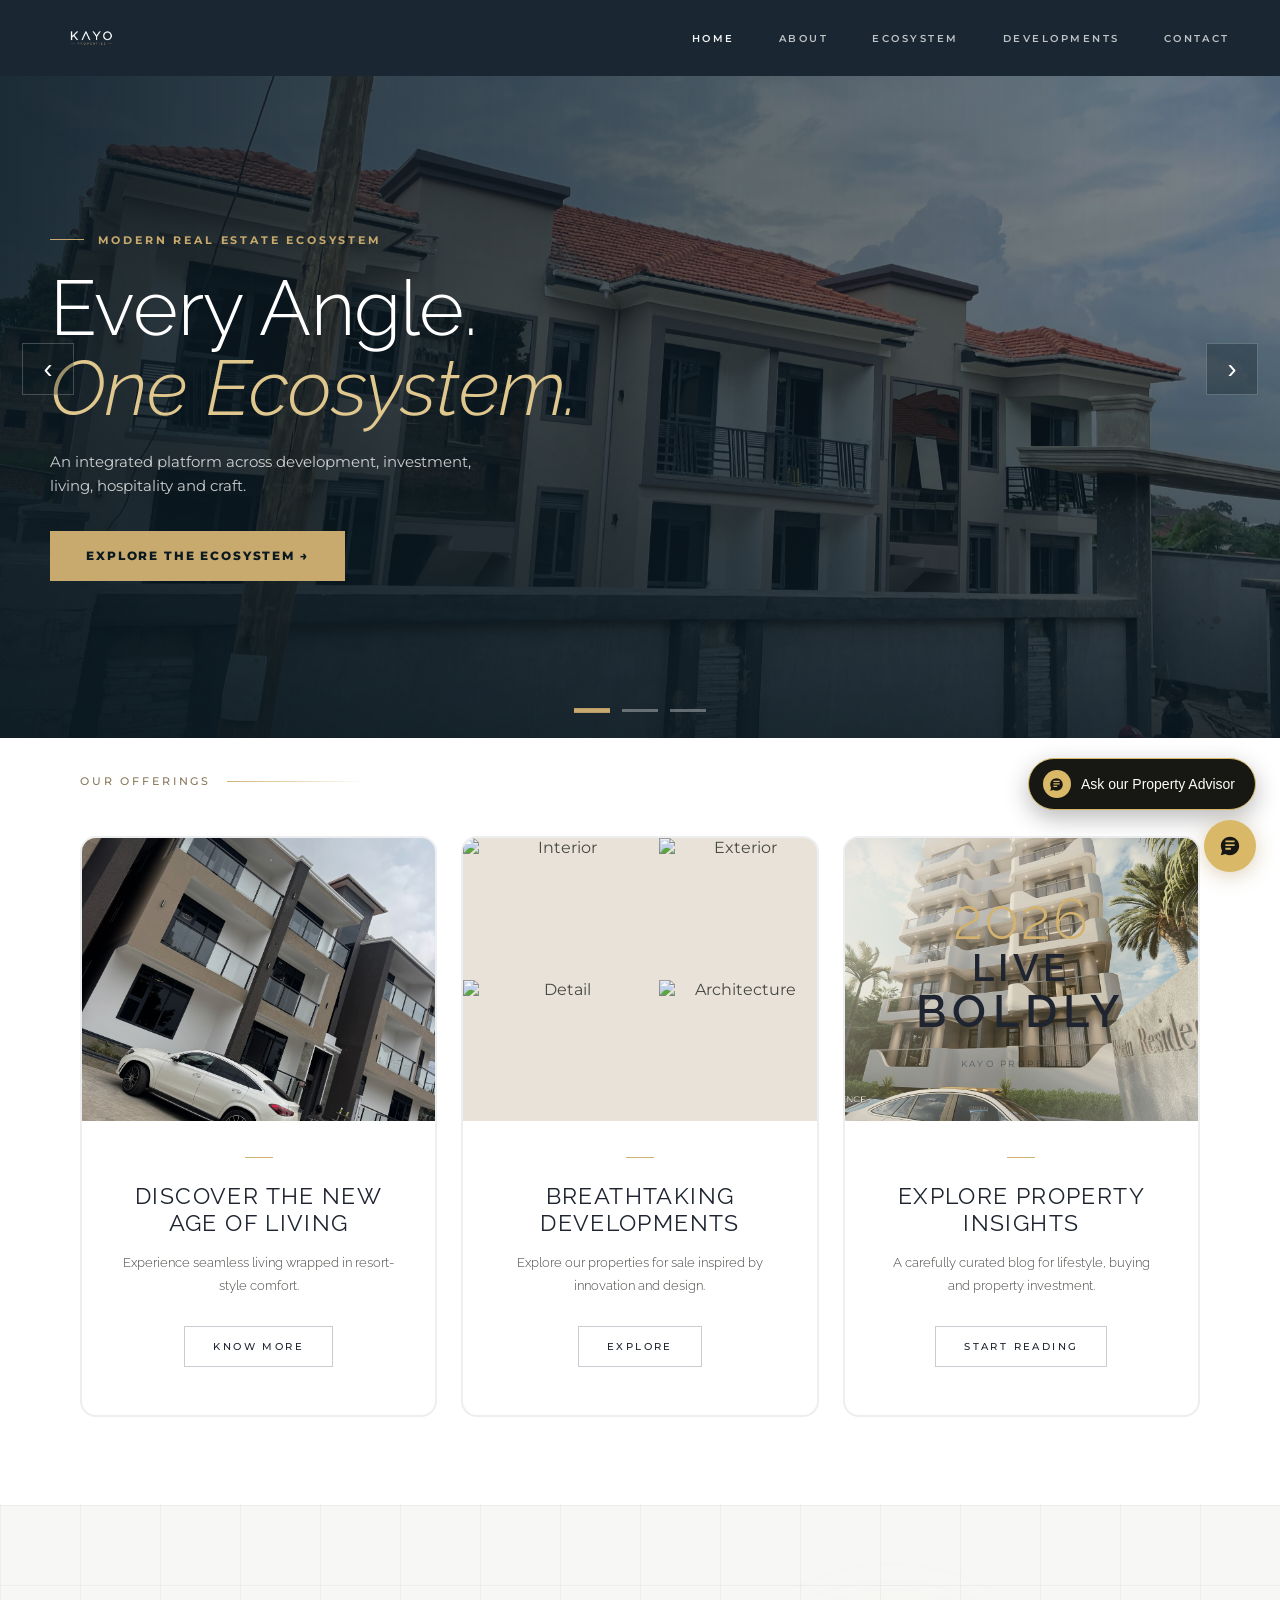
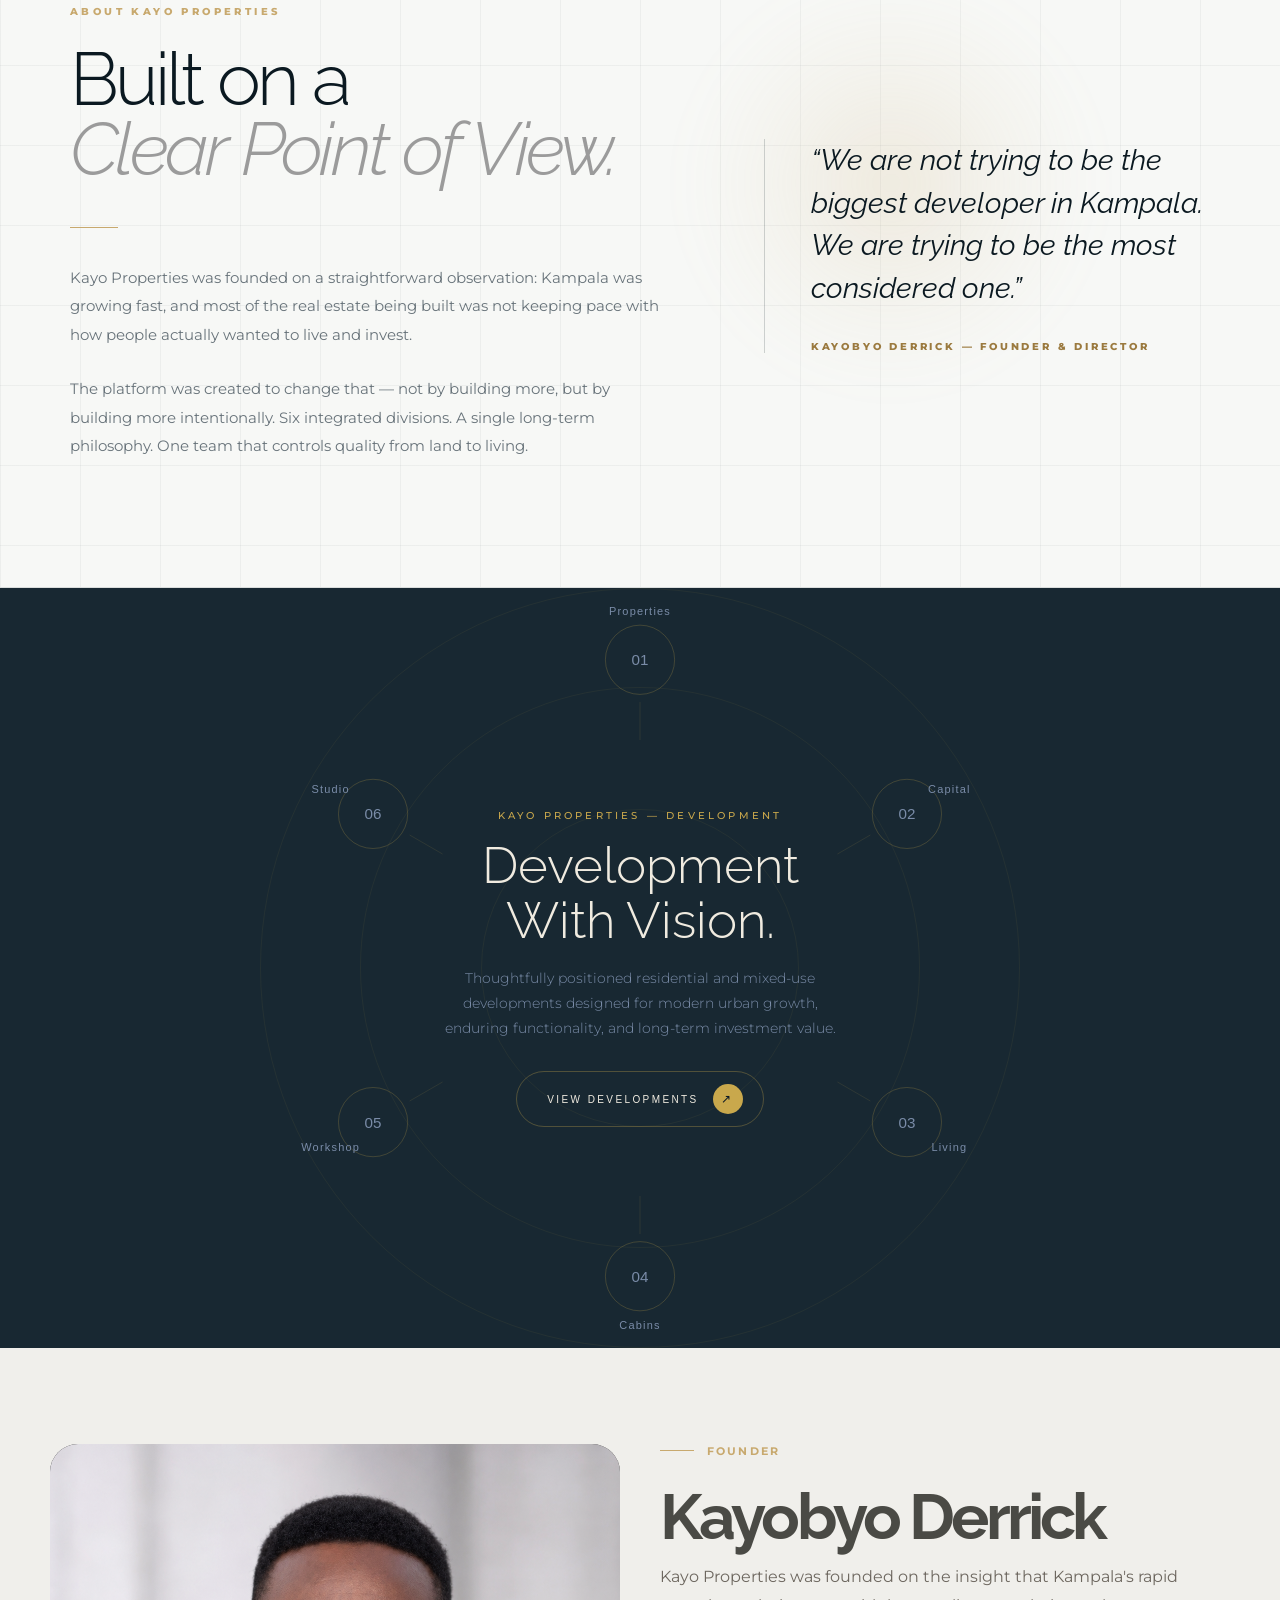
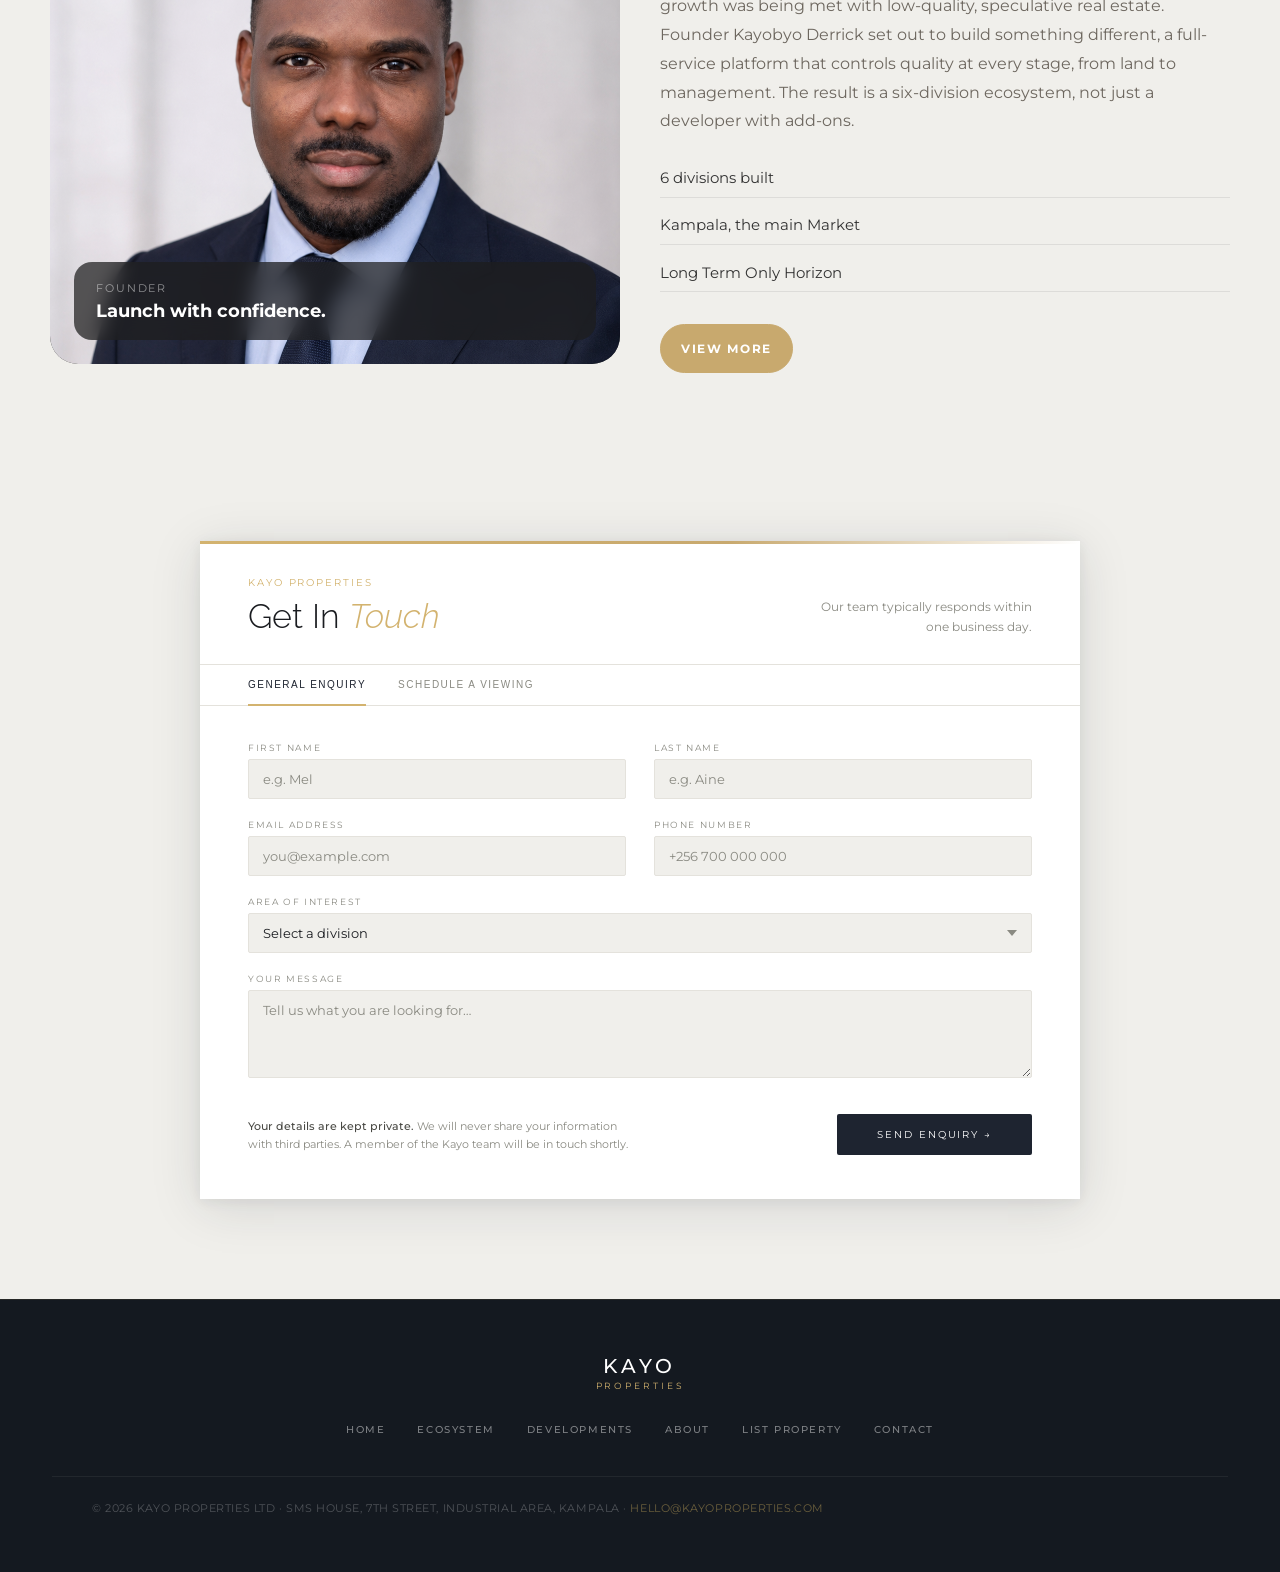
==== commit d1d72c72: "added gallery , adjusted dalyout of developments page, change hero section to carousel" ====
--- a/hass-inspired/index.html
+++ b/hass-inspired/index.html
@@ -7,14 +7,17 @@
     <link rel="preconnect" href="https://fonts.googleapis.com">
     <link rel="preconnect" href="https://fonts.gstatic.com" crossorigin>
     <link href="https://fonts.googleapis.com/css2?family=Quicksand:wght@300..700&display=swap" rel="stylesheet">
-    <link rel="stylesheet" href="styles.css">
+   <link rel="icon" href="assets/kayo-favicon.ico" type="image/x-icon">
+  <link rel="icon" type="image/png" sizes="512x512" href="assets/kayo-favicon-512.png">
+  <link rel="apple-touch-icon" sizes="180x180" href="assets/apple-touch-icon.png">
+
+       <link rel="stylesheet" href="styles.css">
 </head>
 <body>
 <header class="site-header">
    <div class="container nav">
   <a class="brand" href="index.html" aria-label="Kayo Properties home">
-    <img class="brand-logo" src="assets/logo.png" alt="Kayo Properties logo"
-         onerror="this.onerror=null;this.src='https://placehold.co/150x40?text=Kayo+Logo';">
+    <img class="brand-logo" src="assets/logo.png" alt="Kayo Properties logo">
   </a>
 
   <nav class="nav-links">
@@ -46,20 +49,18 @@
     <div class="hero-track">
 
       <article class="hero-slide is-active" aria-roledescription="slide">
-        <img class="hero-slide-img" src="assets/house1.jpeg" alt="Modern real estate ecosystem"
-             onerror="this.onerror=null;this.src='https://placehold.co/1600x900/0b1921/c8a96e?text=Slide+1';">
+        <img class="hero-slide-img" src="assets/kyanja1.jpeg" alt="Modern real estate ecosystem">
         <div class="hero-slide-scrim"></div>
         <div class="hero-slide-content">
           <p class="hero-slide-eyebrow">Modern Real Estate Ecosystem</p>
           <h1 class="hero-slide-title">Every Angle.<br><em>One Ecosystem.</em></h1>
           <p class="hero-slide-text">An integrated platform across development, investment, living, hospitality and craft.</p>
-          <a class="hero-slide-btn" href="#ecosystem">Explore the Ecosystem →</a>
+          <a class="hero-slide-btn" href="ecosystem.html">Explore the Ecosystem →</a>
         </div>
       </article>
 
       <article class="hero-slide" aria-roledescription="slide" aria-hidden="true">
-        <img class="hero-slide-img" src="assets/kwetu2.jpg" alt="Developments"
-             onerror="this.onerror=null;this.src='https://placehold.co/1600x900/142733/dfc78d?text=Slide+2';">
+        <img class="hero-slide-img" src="assets/kwetu2.jpg" alt="Developments">
         <div class="hero-slide-scrim"></div>
         <div class="hero-slide-content">
           <p class="hero-slide-eyebrow">Now Selling — Naguru</p>
@@ -70,8 +71,7 @@
       </article>
 
       <article class="hero-slide" aria-roledescription="slide" aria-hidden="true">
-        <img class="hero-slide-img" src="assets/house3.jpeg" alt="Investment"
-             onerror="this.onerror=null;this.src='https://placehold.co/1600x900/182832/c8a96e?text=Slide+3';">
+        <img class="hero-slide-img" src="assets/muyenga8.jpeg " alt="Investment">
         <div class="hero-slide-scrim"></div>
         <div class="hero-slide-content">
           <p class="hero-slide-eyebrow">Built for the Long Term</p>
@@ -103,12 +103,12 @@
       <!-- Tile 1: Single hero image -->
       <div class="hf-tile">
         <div class="hf-tile-img">
-          <img src="https://images.unsplash.com/photo-1600585154340-be6161a56a0c?w=900&q=80" alt="Modern luxury residence" />
+          <img src="assets/munyonyo3.jpeg" alt="Modern luxury residence" />
         </div>
         <div class="hf-tile-body">
           <h3 class="hf-tile-title">Discover the New<br>Age of Living</h3>
           <p class="hf-tile-desc">Experience seamless living wrapped in resort-style comfort.</p>
-          <a href="#" class="hf-tile-btn">Know More</a>
+          <a href="kwetu-details.html" class="hf-tile-btn">Know More</a>
         </div>
       </div>
  
@@ -123,14 +123,14 @@
         <div class="hf-tile-body">
           <h3 class="hf-tile-title">Breathtaking<br>Developments</h3>
           <p class="hf-tile-desc">Explore our properties for sale inspired by innovation and design.</p>
-          <a href="#" class="hf-tile-btn">Explore</a>
+          <a href="developments.html" class="hf-tile-btn">Explore</a>
         </div>
       </div>
  
       <!-- Tile 3: Overlay card -->
       <div class="hf-tile">
         <div class="hf-tile-img overlay-card">
-          <img src="https://images.unsplash.com/photo-1486325212027-8081e485255e?w=900&q=80" alt="City skyline" />
+          <img src="assets/kwetu5.jpg" alt="City skyline" />
           <div class="overlay-text">
             <span class="ov-year">2026</span>
             <span class="ov-live">Live</span>
@@ -279,11 +279,11 @@
           <div class="kayo-grid">
             <div class="kayo-field">
               <label for="eq-fname">First Name</label>
-              <input id="eq-fname" type="text" placeholder="e.g. Amara" />
+              <input id="eq-fname" type="text" placeholder="e.g. Mel" />
             </div>
             <div class="kayo-field">
               <label for="eq-lname">Last Name</label>
-              <input id="eq-lname" type="text" placeholder="e.g. Nakato" />
+              <input id="eq-lname" type="text" placeholder="e.g. Aine" />
             </div>
             <div class="kayo-field">
               <label for="eq-email">Email Address</label>
@@ -317,11 +317,11 @@
           <div class="kayo-grid">
             <div class="kayo-field">
               <label for="bk-fname">First Name</label>
-              <input id="bk-fname" type="text" placeholder="e.g. Amara" />
+              <input id="bk-fname" type="text" placeholder="e.g. Mel" />
             </div>
             <div class="kayo-field">
               <label for="bk-lname">Last Name</label>
-              <input id="bk-lname" type="text" placeholder="e.g. Nakato" />
+              <input id="bk-lname" type="text" placeholder="e.g. Aine" />
             </div>
             <div class="kayo-field">
               <label for="bk-email">Email Address</label>
@@ -416,6 +416,54 @@
  
   </div>
 </div>
+
+
+ 
+<!-- ── CTA pill button ── -->
+<button id="kayo-cta" onclick="toggleChat()" aria-label="Chat with Kayo AI">
+  <span class="cta-icon">
+    <svg viewBox="0 0 24 24"><path d="M12 2C6.48 2 2 6.48 2 12c0 1.85.5 3.58 1.37 5.07L2 22l5.09-1.35A9.96 9.96 0 0 0 12 22c5.52 0 10-4.48 10-10S17.52 2 12 2zm1 14H7v-2h6v2zm4-4H7v-2h10v2zm0-4H7V6h10v2z"/></svg>
+  </span>
+  Ask our Property Advisor
+</button>
+ 
+<!-- ── FAB circle ── -->
+<button id="kayo-fab" onclick="toggleChat()" aria-label="Open chat">
+  <svg viewBox="0 0 24 24"><path d="M12 2C6.48 2 2 6.48 2 12c0 1.85.5 3.58 1.37 5.07L2 22l5.09-1.35A9.96 9.96 0 0 0 12 22c5.52 0 10-4.48 10-10S17.52 2 12 2zm1 14H7v-2h6v2zm4-4H7v-2h10v2zm0-4H7V6h10v2z"/></svg>
+</button>
+ 
+<!-- ── Chat window ── -->
+<div id="kayo-chat" role="dialog" aria-label="Kayo Properties AI Advisor">
+  <div class="chat-header">
+    <div class="chat-avatar">
+      <svg viewBox="0 0 24 24"><path d="M10 20v-6h4v6h5v-8h3L12 3 2 12h3v8z"/></svg>
+    </div>
+    <div class="chat-header-info">
+      <strong>Kayo Property Advisor</strong>
+      <span>AI · Kampala, Uganda</span>
+    </div>
+    <button class="chat-close" onclick="toggleChat()" aria-label="Close">✕</button>
+  </div>
+ 
+  <div class="chat-messages" id="chat-messages"></div>
+ 
+  <div class="quick-replies" id="quick-replies">
+    <button class="quick-reply" onclick="sendQuick('Available listings')">Available listings</button>
+    <button class="quick-reply" onclick="sendQuick('Buying vs renting')">Buy or rent?</button>
+    <button class="quick-reply" onclick="sendQuick('Schedule a viewing')">Schedule a viewing</button>
+    <button class="quick-reply" onclick="sendQuick('Investment advice')">Investment advice</button>
+  </div>
+ 
+  <div class="chat-input-row">
+    <input id="chat-input" type="text" placeholder="Ask about properties…"
+      onkeydown="if(event.key==='Enter') sendMessage()" />
+    <button class="chat-send" onclick="sendMessage()" aria-label="Send">
+      <svg viewBox="0 0 24 24"><path d="M2.01 21L23 12 2.01 3 2 10l15 2-15 2z"/></svg>
+    </button>
+  </div>
+  <div class="chat-footer">Powered by Kayo Properties AI</div>
+</div>
+ 
 
 <footer class="footer">
 
@@ -496,6 +544,55 @@
 })();
 </script>
 
+<!-- ENQUIRY FORM — tab switching + submit -->
+<script>
+(function () {
+  const wrap = document.getElementById('kayoForm');
+  if (!wrap) return;
+
+  const tabs   = Array.from(wrap.querySelectorAll('.kayo-tab'));
+  const panels = Array.from(wrap.querySelectorAll('.kayo-panel'));
+
+  // Tab switching: show the panel that matches the clicked tab's data-tab
+  tabs.forEach(function (tab) {
+    tab.addEventListener('click', function () {
+      const target = tab.getAttribute('data-tab'); // "enquiry" | "booking"
+      tabs.forEach(function (t) { t.classList.toggle('active', t === tab); });
+      panels.forEach(function (p) { p.classList.toggle('active', p.id === 'panel-' + target); });
+    });
+  });
+
+  // Submit: validate the visible panel, then show the success state
+  const form    = document.getElementById('kayoFormEl');
+  const success = document.getElementById('kayoSuccess');
+  const tabBar  = wrap.querySelector('.kayo-enquiry__tabs');
+
+  if (form && success) {
+    form.addEventListener('submit', function (e) {
+      e.preventDefault();
+      const active = wrap.querySelector('.kayo-panel.active');
+      let valid = true;
+      // require first name + email in whichever panel is showing
+      active.querySelectorAll('input[type="text"], input[type="email"]').forEach(function (f) {
+        var needed = f.type === 'email' || /name/i.test(f.id);
+        if (needed && !f.value.trim()) { f.style.borderColor = 'rgba(200,60,60,0.6)'; valid = false; }
+      });
+      if (!valid) return;
+
+      form.style.display = 'none';
+      if (tabBar) tabBar.style.display = 'none';
+      success.style.display = 'flex';
+      success.scrollIntoView({ behavior: 'smooth', block: 'center' });
+    });
+
+    form.querySelectorAll('input, textarea, select').forEach(function (f) {
+      f.addEventListener('input',  function () { f.style.borderColor = ''; });
+      f.addEventListener('change', function () { f.style.borderColor = ''; });
+    });
+  }
+})();
+</script>
+
 </body>
 
     </html>
--- a/hass-inspired/styles.css
+++ b/hass-inspired/styles.css
@@ -251,7 +251,7 @@
 
 .brand-logo {
   display: block;
-  height: 40px;
+  height: 60px;          /* enlarged for visibility; stays within the 76px nav */
   width: auto;
   object-fit: contain;
 }
@@ -884,7 +884,7 @@
   width: 100%;
   background: #ffffff;
   font-family: var(--sans);
-  padding: 72px 0 88px;
+  padding: 36px 0 88px; /* was 72px — slider now fills the other half of the gap */
 }
 
 .hc-features-inner {
@@ -5182,7 +5182,7 @@
 .hero-slider {
   position: relative;
   width: 100%;
-  height: clamp(460px, 78vh, 760px);
+  height: clamp(496px, calc(78vh + 36px), 796px); /* +36px = half the gap to "Our Offerings" */
   overflow: hidden;
   background: var(--hass-navy-dark);
   margin-top: -76px;          /* sit under the fixed header */
@@ -6430,3 +6430,439 @@
   .fp-slide { padding: 16px; }
   .fp-arrow { width: 40px; height: 40px; font-size: 1.3rem; }
 }
+
+
+/* ════════════════════════════════════
+     CHATBOT WIDGET
+  ════════════════════════════════════ */
+ 
+  /* ── Floating CTA button (matches WhatsApp pill in screenshot) ── */
+  #kayo-cta {
+  position: fixed;
+  bottom: 90px;
+  right: 24px;
+  display: flex;
+  align-items: center;
+  gap: 10px;
+  background: #171714 !important;
+  color: #fffdf7 !important;
+  border: 1px solid #d9b968;
+  border-radius: 999px;
+  padding: 11px 20px 11px 14px;
+  font-family: "Helvetica Neue", Arial, sans-serif;
+  font-size: 14px;
+  cursor: pointer;
+  box-shadow: 0 8px 24px rgba(0, 0, 0, .28);
+  transition: background .2s, border-color .2s, transform .15s;
+  z-index: 900;
+}
+#kayo-cta:hover { background: #292820 !important; border-color: #f2d27e; transform: translateY(-2px); }
+#kayo-cta .cta-icon { width: 28px; height: 28px; border-radius: 50%; background: #d9b968; display: flex; align-items: center; justify-content: center; flex-shrink: 0; }
+#kayo-cta .cta-icon svg { width: 15px; height: 15px; fill: #171714; }
+
+#kayo-fab { position: fixed; bottom: 28px; right: 24px; width: 52px; height: 52px; border-radius: 50%; background: #d9b968; display: flex; align-items: center; justify-content: center; cursor: pointer; box-shadow: 0 4px 20px rgba(184,154,106,.45); transition: background .2s, transform .15s; z-index: 900; border: none; }
+#kayo-fab:hover { background: #f2d27e; transform: scale(1.07); }
+#kayo-fab svg { width: 22px; height: 22px; fill: #171714; }
+
+/* Every visible chat surface has an opaque background. */
+#kayo-chat { position: fixed; bottom: 90px; right: 24px; width: 370px; max-width: calc(100vw - 48px); background: #fffdf7 !important; color: #252525 !important; border: 1px solid #d9b968; border-radius: 14px; box-shadow: 0 12px 36px rgba(0,0,0,.3); display: flex; flex-direction: column; overflow: hidden; z-index: 1000; transform-origin: bottom right; transition: opacity .25s, transform .25s; opacity: 0; transform: scale(.85) translateY(10px); pointer-events: none; max-height: 540px; }
+#kayo-chat.open { opacity: 1; transform: scale(1) translateY(0); pointer-events: all; }
+
+#kayo-chat .chat-header { background: #1c1b17 !important; color: #fffdf7 !important; border-bottom: 1px solid #d9b968; padding: 16px 18px; display: flex; align-items: center; gap: 12px; }
+#kayo-chat .chat-avatar { width: 38px; height: 38px; border-radius: 50%; background: #d9b968; display: flex; align-items: center; justify-content: center; flex-shrink: 0; }
+#kayo-chat .chat-avatar svg { width: 20px; height: 20px; fill: #171714; }
+#kayo-chat .chat-header-info { flex: 1; }
+#kayo-chat .chat-header-info strong { display: block; font-family: Georgia, serif; font-size: 15px; color: #fffdf7 !important; font-weight: 600; }
+#kayo-chat .chat-header-info span { font-family: "Helvetica Neue", sans-serif; font-size: 11px; color: #f2d27e !important; letter-spacing: .05em; }
+#kayo-chat .chat-close { background: transparent; border: none; cursor: pointer; color: #e9e3d6 !important; font-size: 24px; line-height: 1; padding: 4px; }
+#kayo-chat .chat-close:hover { color: #f2d27e !important; }
+
+#kayo-chat .chat-messages { flex: 1; overflow-y: auto; padding: 18px 16px; display: flex; flex-direction: column; gap: 12px; max-height: 340px; background: #fffdf7 !important; color: #252525 !important; scrollbar-width: thin; scrollbar-color: #d9b968 #fffdf7; }
+#kayo-chat .chat-messages::-webkit-scrollbar { width: 5px; }
+#kayo-chat .chat-messages::-webkit-scrollbar-thumb { background: #d9b968; border-radius: 3px; }
+#kayo-chat .msg { max-width: 82%; font-family: "Helvetica Neue", Arial, sans-serif; font-size: 13.5px; line-height: 1.55; border-radius: 12px; padding: 10px 14px; }
+#kayo-chat .msg.bot, #kayo-chat .msg.typing { background: #f0eadc !important; color: #252525 !important; border: 1px solid #ded3bd; border-bottom-left-radius: 4px; align-self: flex-start; }
+#kayo-chat .msg.user { background: #d9b968 !important; color: #171714 !important; border-bottom-right-radius: 4px; align-self: flex-end; font-weight: 600; }
+#kayo-chat .typing-dots span { display: inline-block; width: 6px; height: 6px; background: #a37b24; border-radius: 50%; margin: 0 2px; }
+
+#kayo-chat .quick-replies { display: flex; flex-wrap: wrap; gap: 8px; padding: 0 16px 12px; background: #fffdf7 !important; }
+#kayo-chat .quick-reply { background: #fffdf7 !important; border: 1px solid #b69040; color: #332a18 !important; border-radius: 999px; padding: 6px 14px; font-family: "Helvetica Neue", sans-serif; font-size: 12px; cursor: pointer; }
+#kayo-chat .quick-reply:hover { background: #f0eadc !important; border-color: #8b681d; }
+
+#kayo-chat .chat-input-row { display: flex; align-items: center; gap: 8px; padding: 12px 14px; border-top: 1px solid #d9cba9; background: #eee8da !important; }
+#kayo-chat .chat-input-row input { flex: 1; background: #fffdf7 !important; border: 1px solid #b69040; border-radius: 999px; padding: 9px 16px; color: #252525 !important; font-family: "Helvetica Neue", sans-serif; font-size: 13px; outline: none; }
+#kayo-chat .chat-input-row input::placeholder { color: #67635b !important; opacity: 1; }
+#kayo-chat .chat-input-row input:focus { border-color: #7a5817; box-shadow: 0 0 0 2px rgba(217,185,104,.28); }
+#kayo-chat .chat-send { width: 36px; height: 36px; border-radius: 50%; background: #d9b968; border: none; cursor: pointer; display: flex; align-items: center; justify-content: center; flex-shrink: 0; }
+#kayo-chat .chat-send:hover { background: #f2d27e; transform: scale(1.08); }
+#kayo-chat .chat-send svg { width: 16px; height: 16px; fill: #171714; }
+#kayo-chat .chat-footer { padding: 6px 16px 10px; text-align: center; background: #fffdf7 !important; font-family: "Helvetica Neue", sans-serif; font-size: 10px; color: #5b574f !important; letter-spacing: .05em; }
+
+/* =========================================================
+   22 Developments — listing cards (HASS rentresidential style)
+   ========================================================= */
+.dev-hero {
+  background: var(--hass-navy-dark);
+  color: #fff;
+  text-align: center;
+  padding: 72px 24px 56px;
+}
+.dev-eyebrow {
+  font-size: 0.62rem;
+  letter-spacing: 0.28em;
+  text-transform: uppercase;
+  color: var(--gold);
+  font-weight: 700;
+  margin-bottom: 14px;
+}
+.dev-hero-title {
+  font-family: var(--ff-display);
+  font-size: clamp(2.4rem, 5vw, 4rem);
+  font-weight: 300;
+  line-height: 1.1;
+}
+.dev-hero-title em { font-style: italic; color: var(--hass-gold-soft); }
+.dev-hero-sub {
+  max-width: 560px;
+  margin: 16px auto 0;
+  color: rgba(255, 255, 255, 0.66);
+  font-size: 0.98rem;
+  line-height: 1.7;
+}
+
+.dev-filter {
+  display: flex;
+  justify-content: center;
+  gap: 12px;
+  flex-wrap: wrap;
+  max-width: 1180px;
+  margin: 0 auto;
+  padding: 36px 24px 0;
+}
+.dev-filter-btn {
+  font-family: var(--ff-body);
+  font-size: 0.66rem;
+  letter-spacing: 0.16em;
+  text-transform: uppercase;
+  font-weight: 600;
+  padding: 11px 26px;
+  border: 1px solid var(--stone-dark);
+  background: transparent;
+  color: var(--text-body);
+  cursor: pointer;
+  transition: background 0.25s, color 0.25s, border-color 0.25s;
+}
+.dev-filter-btn:hover { border-color: var(--navy); }
+.dev-filter-btn.active { background: var(--navy); color: #fff; border-color: var(--navy); }
+
+.dev-list {
+  max-width: 1180px;
+  margin: 0 auto;
+  padding: 36px 24px 90px;
+  display: flex;
+  flex-direction: column;
+  gap: 36px;
+}
+
+.dev-card {
+  display: grid;
+  grid-template-columns: 1fr 1fr;
+  background: #fff;
+  border: 1px solid var(--border);
+  overflow: hidden;
+  transition: box-shadow 0.35s var(--ease-out);
+}
+.dev-card:hover { box-shadow: 0 26px 60px rgba(20, 39, 51, 0.12); }
+.dev-card:nth-child(even) .dev-card__media { order: 2; }   /* alternate image side */
+
+.dev-card__media {
+  position: relative;
+  min-height: 360px;
+  overflow: hidden;
+}
+.dev-card__media img {
+  position: absolute;   /* out of flow so a portrait image never inflates the card */
+  inset: 0;
+  width: 100%;
+  height: 100%;
+  object-fit: cover;
+  display: block;
+  transition: transform 0.8s var(--ease-out);
+}
+.dev-card:hover .dev-card__media img { transform: scale(1.05); }
+.dev-card[data-status="sold"] .dev-card__media img { filter: grayscale(0.35) brightness(0.92); }
+
+.dev-card__badge {
+  position: absolute;
+  top: 20px;
+  left: 20px;
+  font-size: 0.58rem;
+  letter-spacing: 0.2em;
+  text-transform: uppercase;
+  font-weight: 700;
+  padding: 8px 16px;
+}
+.dev-card__badge--gold { background: var(--gold); color: var(--navy); }
+.dev-card__badge--sold { background: rgba(13, 28, 38, 0.82); color: #fff; }
+
+.dev-card__body {
+  padding: 52px;
+  display: flex;
+  flex-direction: column;
+  justify-content: center;
+}
+.dev-card__loc {
+  display: flex;
+  align-items: center;
+  gap: 7px;
+  font-size: 0.62rem;
+  letter-spacing: 0.18em;
+  text-transform: uppercase;
+  color: var(--gold);
+  font-weight: 700;
+  margin-bottom: 14px;
+}
+.dev-card__loc svg { width: 14px; height: 14px; }
+.dev-card__name {
+  font-family: var(--ff-display);
+  font-size: clamp(1.8rem, 2.8vw, 2.6rem);
+  font-weight: 300;
+  color: var(--navy);
+  line-height: 1.15;
+  margin-bottom: 16px;
+}
+.dev-card__desc {
+  font-size: 0.92rem;
+  line-height: 1.85;
+  color: var(--muted);
+  margin-bottom: 28px;
+}
+
+.dev-card__stats {
+  display: flex;
+  flex-wrap: wrap;
+  border-top: 1px solid var(--border);
+  border-bottom: 1px solid var(--border);
+  margin-bottom: 28px;
+}
+.dev-stat {
+  display: flex;
+  align-items: center;
+  gap: 11px;
+  padding: 18px 26px 18px 0;
+  margin-right: 26px;
+  border-right: 1px solid var(--border);
+}
+.dev-stat:last-child { border-right: 0; margin-right: 0; padding-right: 0; }
+.dev-stat svg { width: 18px; height: 18px; color: var(--gold); flex-shrink: 0; }
+.dev-stat span {
+  display: block;
+  font-size: 0.55rem;
+  letter-spacing: 0.14em;
+  text-transform: uppercase;
+  color: var(--text-subtle);
+  margin-bottom: 3px;
+}
+.dev-stat strong { font-size: 0.88rem; color: var(--navy); font-weight: 600; }
+
+.dev-card__actions { display: flex; gap: 14px; flex-wrap: wrap; }
+.dev-btn {
+  font-family: var(--ff-body);
+  font-size: 0.66rem;
+  letter-spacing: 0.16em;
+  text-transform: uppercase;
+  font-weight: 700;
+  padding: 14px 26px;
+  text-decoration: none;
+  transition: background 0.25s, color 0.25s, border-color 0.25s;
+  display: inline-flex;
+  align-items: center;
+}
+.dev-btn--gold { background: var(--gold); color: var(--navy); border: 1px solid var(--gold); }
+.dev-btn--gold:hover { background: var(--hass-gold-soft); border-color: var(--hass-gold-soft); }
+.dev-btn--outline { background: transparent; color: var(--navy); border: 1px solid var(--stone-dark); }
+.dev-btn--outline:hover { background: var(--navy); color: #fff; border-color: var(--navy); }
+.dev-btn--ghost { background: var(--off); color: var(--text-subtle); border: 1px solid var(--border); cursor: default; }
+
+.dev-empty {
+  display: none;
+  text-align: center;
+  color: var(--text-subtle);
+  font-size: 0.95rem;
+  padding: 40px 0;
+}
+
+@media (max-width: 860px) {
+  .dev-card { grid-template-columns: 1fr; }
+  .dev-card:nth-child(even) .dev-card__media { order: 0; }
+  .dev-card__media { min-height: 240px; }
+  .dev-card__body { padding: 36px 28px; }
+  .dev-stat { padding-right: 16px; margin-right: 16px; }
+}
+
+/* =========================================================
+   23 Developments — Residences Gallery (masonry + lightbox)
+   ========================================================= */
+.gallery {
+  background: #ffffff;
+  padding: 88px 24px;
+  border-top: 1px solid var(--border);
+}
+.gallery-inner { max-width: 1180px; margin: 0 auto; }
+
+.gallery-head { text-align: center; margin-bottom: 54px; }
+.gallery-title {
+  font-family: var(--ff-display);
+  font-size: clamp(2.2rem, 4vw, 3.4rem);
+  font-weight: 300;
+  color: var(--navy);
+  line-height: 1.1;
+}
+.gallery-title em { font-style: italic; color: var(--gold); }
+.gallery-sub {
+  max-width: 580px;
+  margin: 16px auto 0;
+  color: var(--muted);
+  font-size: 0.95rem;
+  line-height: 1.75;
+}
+
+.gallery-group { margin-bottom: 56px; }
+.gallery-group:last-child { margin-bottom: 0; }
+.gallery-group__label {
+  display: flex;
+  align-items: baseline;
+  gap: 16px;
+  padding-bottom: 16px;
+  margin-bottom: 22px;
+  border-bottom: 1px solid var(--border);
+}
+.gallery-group__name {
+  font-family: var(--ff-display);
+  font-size: clamp(1.6rem, 2.4vw, 2.1rem);
+  font-weight: 300;
+  color: var(--navy);
+}
+.gallery-group__loc {
+  font-size: 0.6rem;
+  letter-spacing: 0.2em;
+  text-transform: uppercase;
+  color: var(--gold);
+  font-weight: 700;
+}
+.gallery-group__tag {
+  margin-left: auto;
+  font-size: 0.54rem;
+  letter-spacing: 0.18em;
+  text-transform: uppercase;
+  font-weight: 700;
+  color: var(--text-subtle);
+  border: 1px solid var(--border);
+  padding: 6px 12px;
+}
+
+/* Masonry via CSS columns — gap-free, varied heights */
+.gallery-grid { column-count: 4; column-gap: 12px; }
+
+.g-item {
+  break-inside: avoid;
+  display: block;
+  width: 100%;
+  margin: 0 0 12px;
+  padding: 0;
+  border: 0;
+  background: none;
+  position: relative;
+  overflow: hidden;
+  cursor: pointer;
+  line-height: 0;
+}
+.g-item img {
+  width: 100%;
+  display: block;
+  transition: transform 0.8s var(--ease-out);
+}
+.g-item:hover img { transform: scale(1.06); }
+.g-item::after {
+  content: "";
+  position: absolute;
+  inset: 0;
+  background: linear-gradient(to top, rgba(11, 25, 33, 0.62), rgba(11, 25, 33, 0) 55%);
+  opacity: 0;
+  transition: opacity 0.4s ease;
+}
+.g-item:hover::after { opacity: 1; }
+.g-item__cap {
+  position: absolute;
+  left: 14px;
+  bottom: 12px;
+  z-index: 2;
+  color: #fff;
+  font-size: 0.56rem;
+  letter-spacing: 0.18em;
+  text-transform: uppercase;
+  font-weight: 600;
+  line-height: 1.4;
+  opacity: 0;
+  transform: translateY(8px);
+  transition: opacity 0.4s ease, transform 0.4s ease;
+}
+.g-item:hover .g-item__cap { opacity: 1; transform: translateY(0); }
+
+@media (max-width: 1024px) { .gallery-grid { column-count: 3; } }
+@media (max-width: 680px) {
+  .gallery { padding: 64px 20px; }
+  .gallery-grid { column-count: 2; }
+  .gallery-group__label { flex-wrap: wrap; }
+  .gallery-group__tag { margin-left: 0; }
+}
+
+/* Lightbox */
+.glb {
+  position: fixed;
+  inset: 0;
+  z-index: 2000;
+  background: rgba(7, 17, 23, 0.94);
+  display: none;
+  align-items: center;
+  justify-content: center;
+}
+.glb.open { display: flex; }
+.glb__img {
+  max-width: 90vw;
+  max-height: 86vh;
+  box-shadow: 0 30px 80px rgba(0, 0, 0, 0.5);
+}
+.glb__close {
+  position: absolute;
+  top: 22px;
+  right: 28px;
+  background: none;
+  border: 0;
+  color: #fff;
+  font-size: 2.4rem;
+  line-height: 1;
+  cursor: pointer;
+  opacity: 0.8;
+  transition: opacity 0.2s, color 0.2s;
+}
+.glb__close:hover { opacity: 1; color: var(--gold); }
+.glb__nav {
+  position: absolute;
+  top: 50%;
+  transform: translateY(-50%);
+  width: 52px;
+  height: 52px;
+  display: flex;
+  align-items: center;
+  justify-content: center;
+  font-size: 1.7rem;
+  background: rgba(255, 255, 255, 0.08);
+  border: 1px solid rgba(255, 255, 255, 0.25);
+  color: #fff;
+  cursor: pointer;
+  transition: background 0.25s, color 0.25s, border-color 0.25s;
+}
+.glb__nav:hover { background: var(--gold); border-color: var(--gold); color: var(--navy); }
+.glb__prev { left: 24px; }
+.glb__next { right: 24px; }
